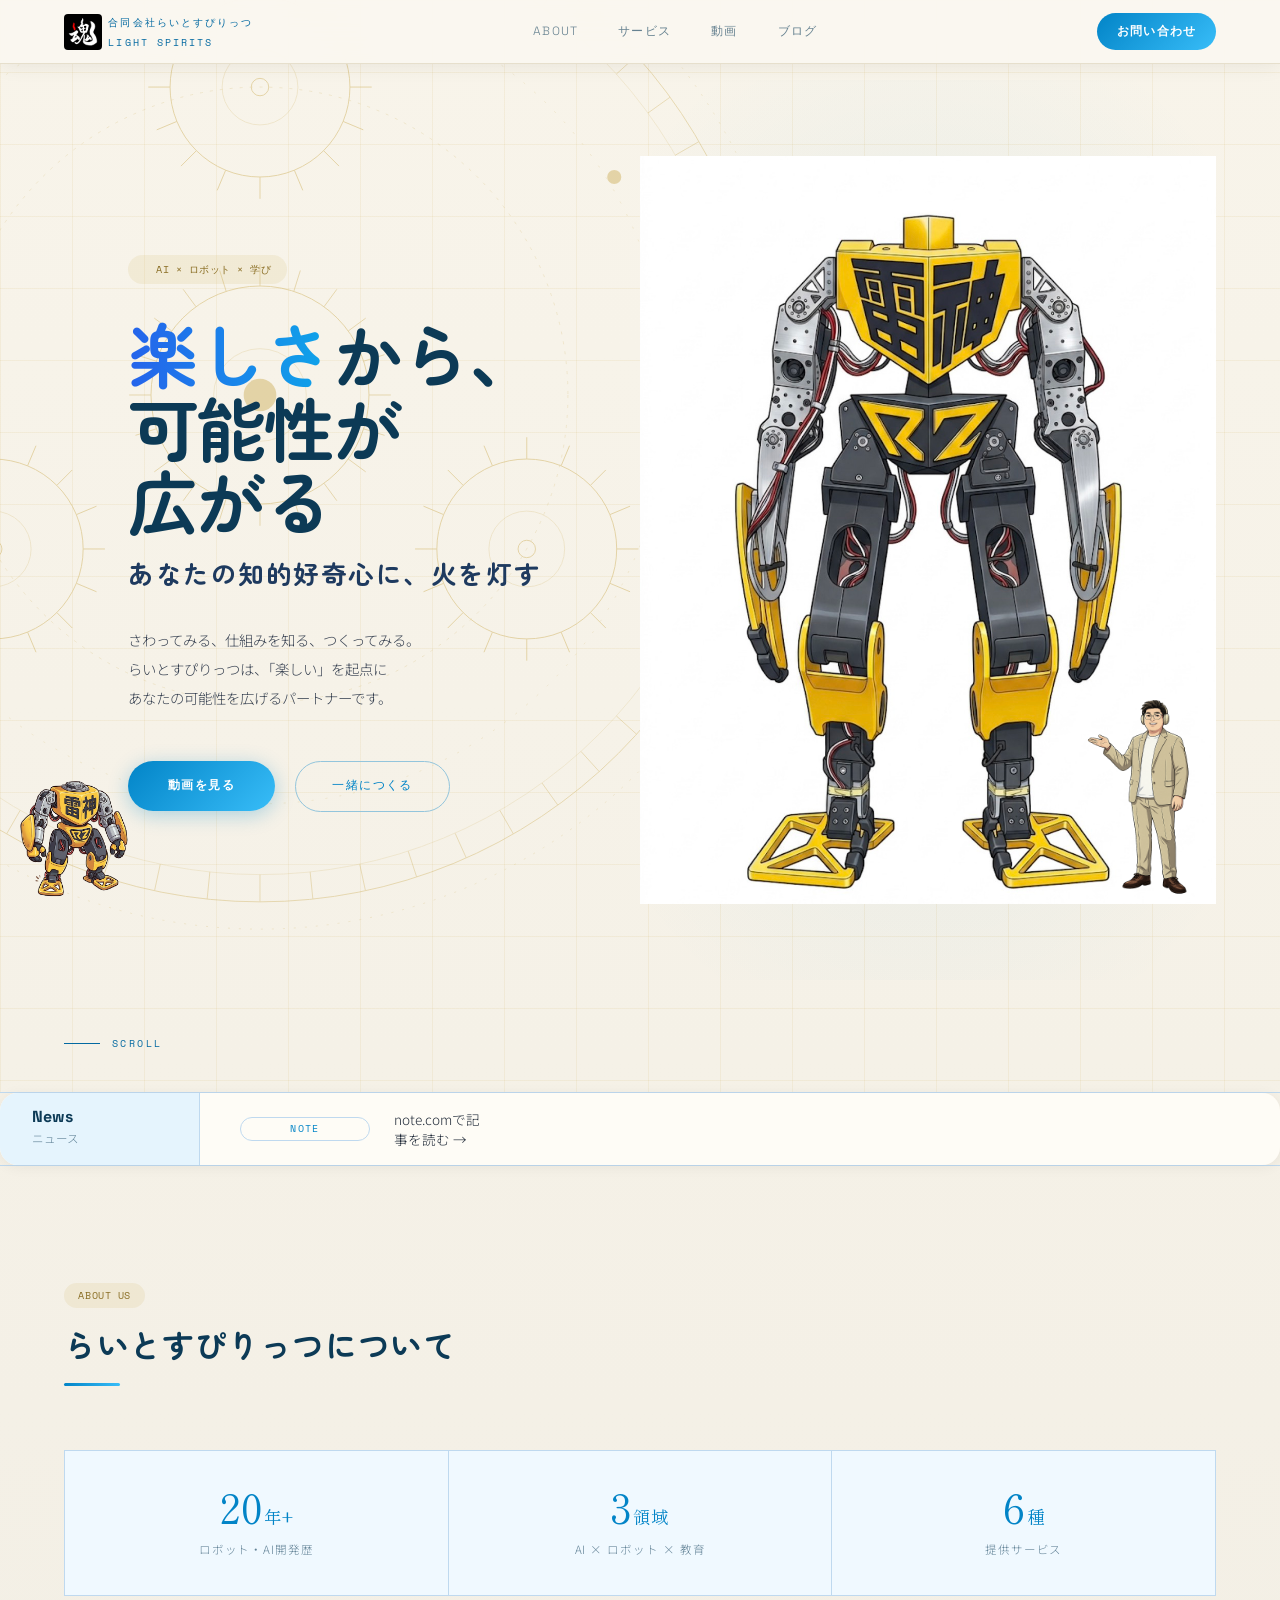
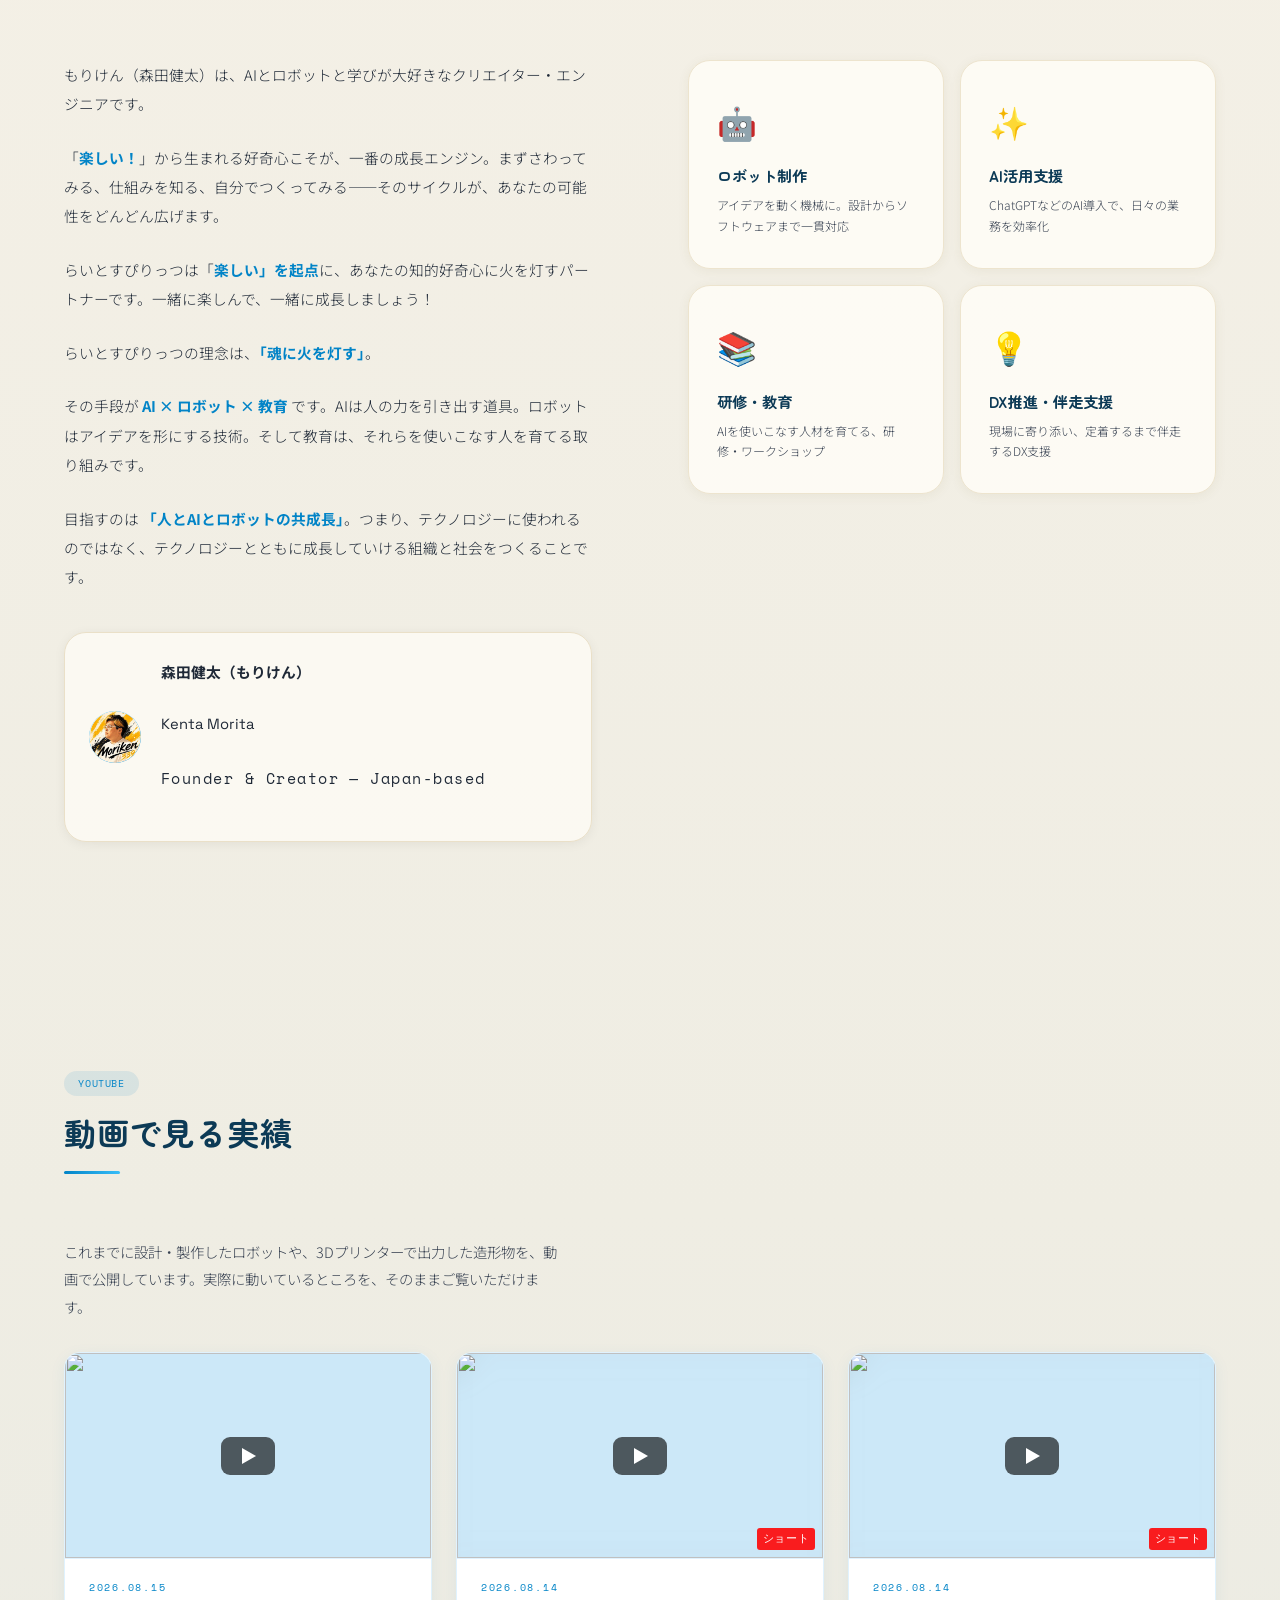
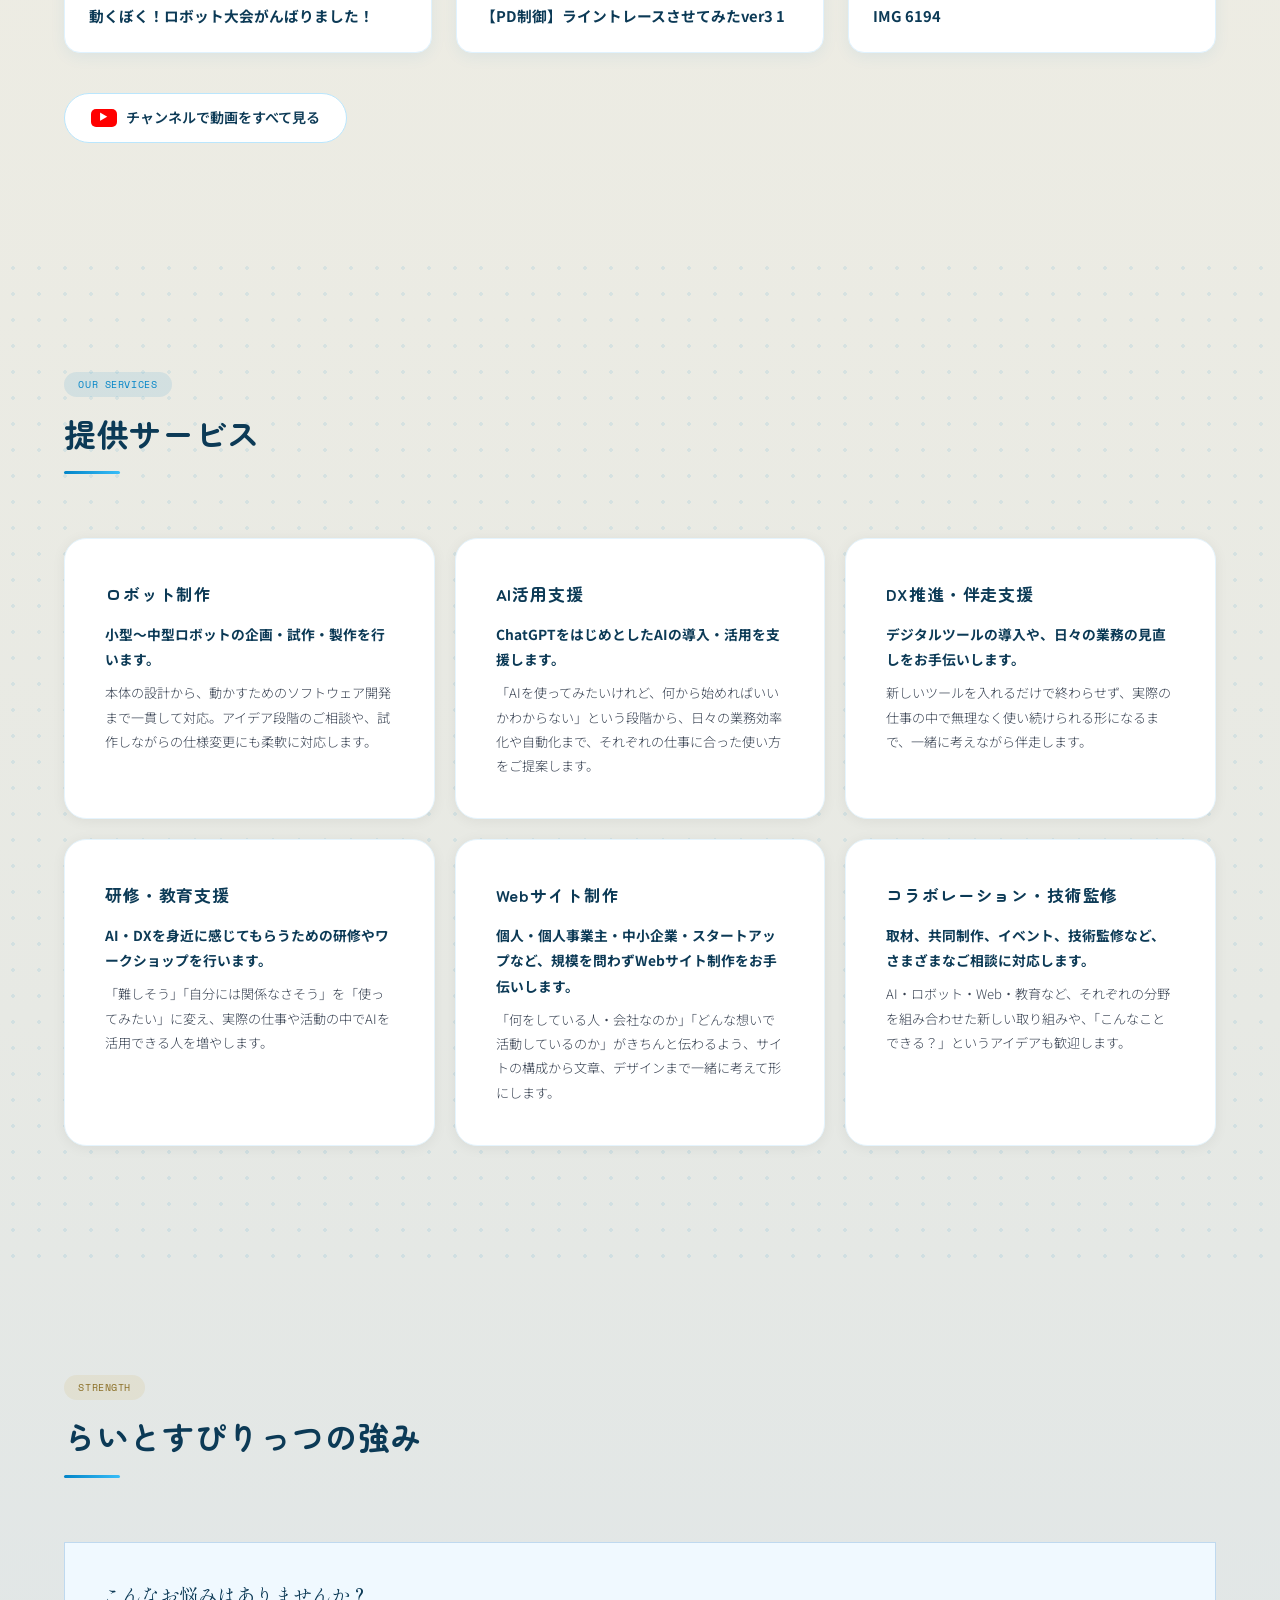
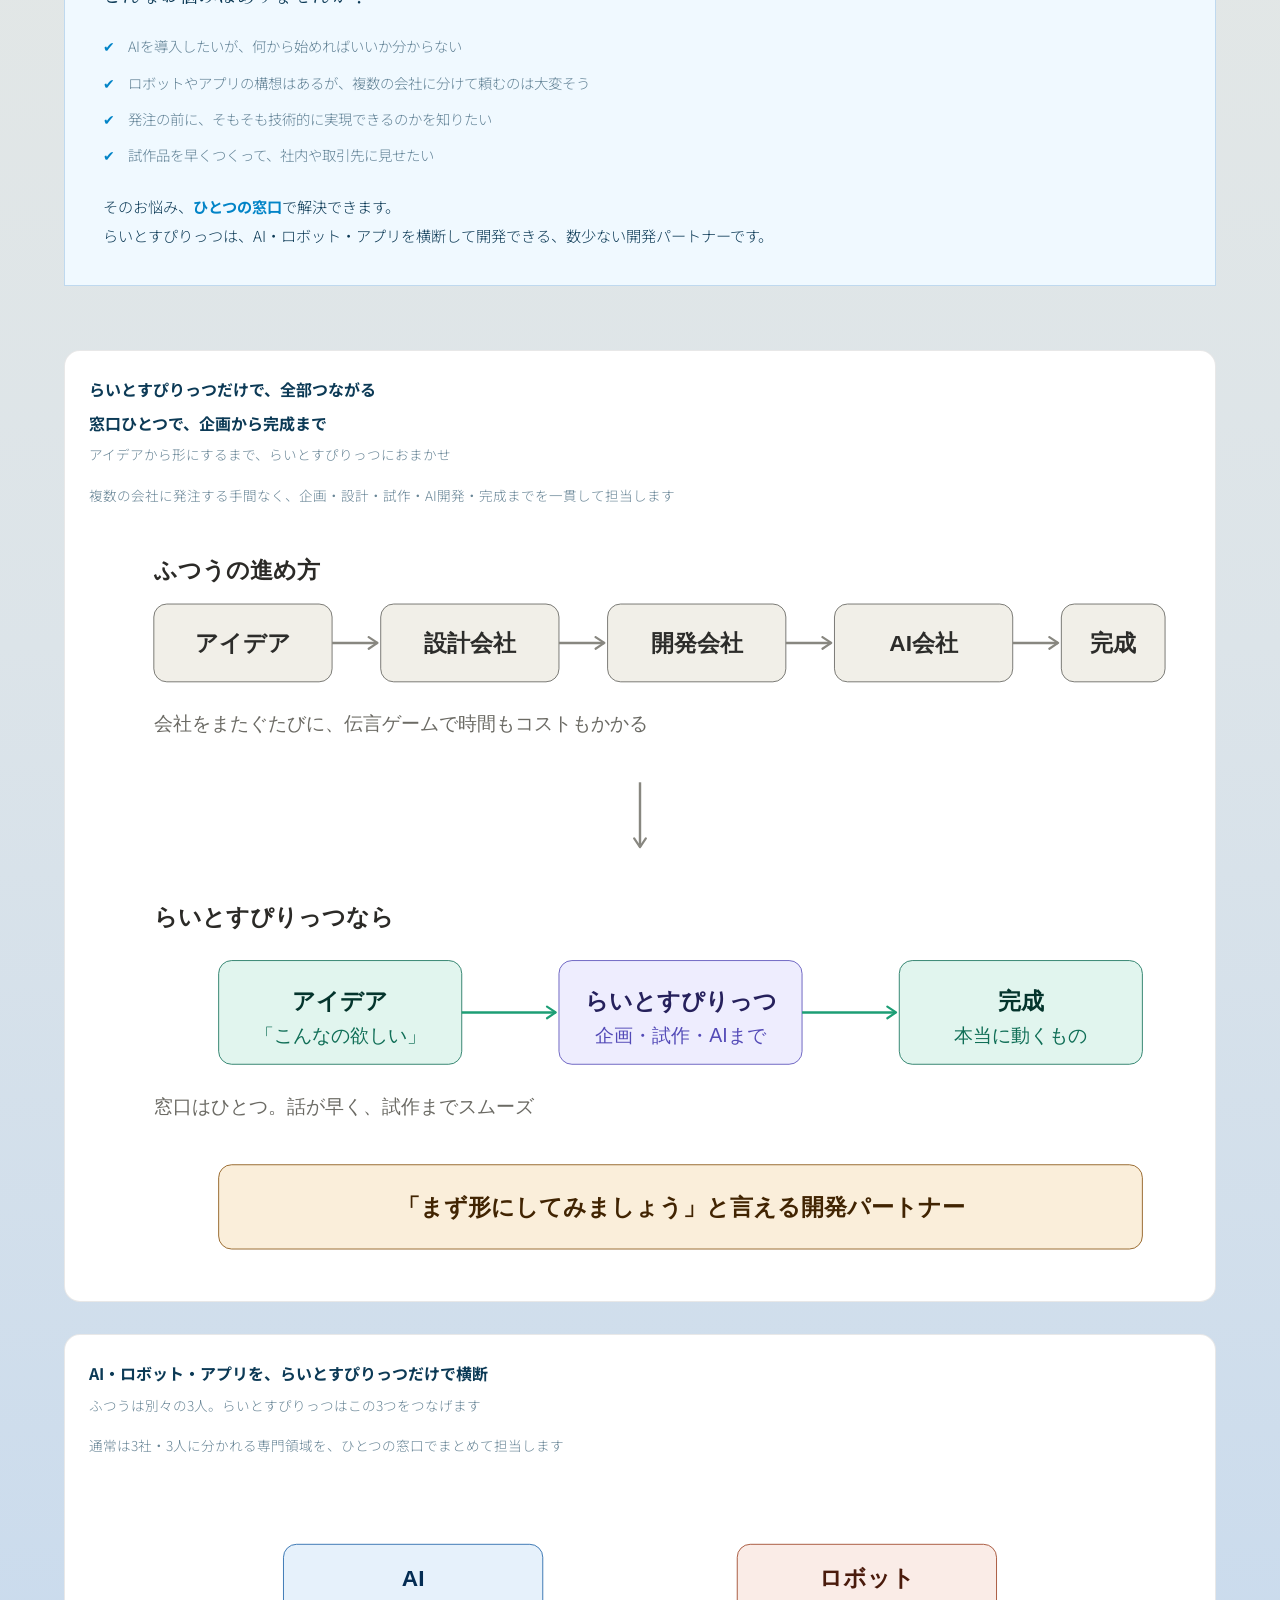
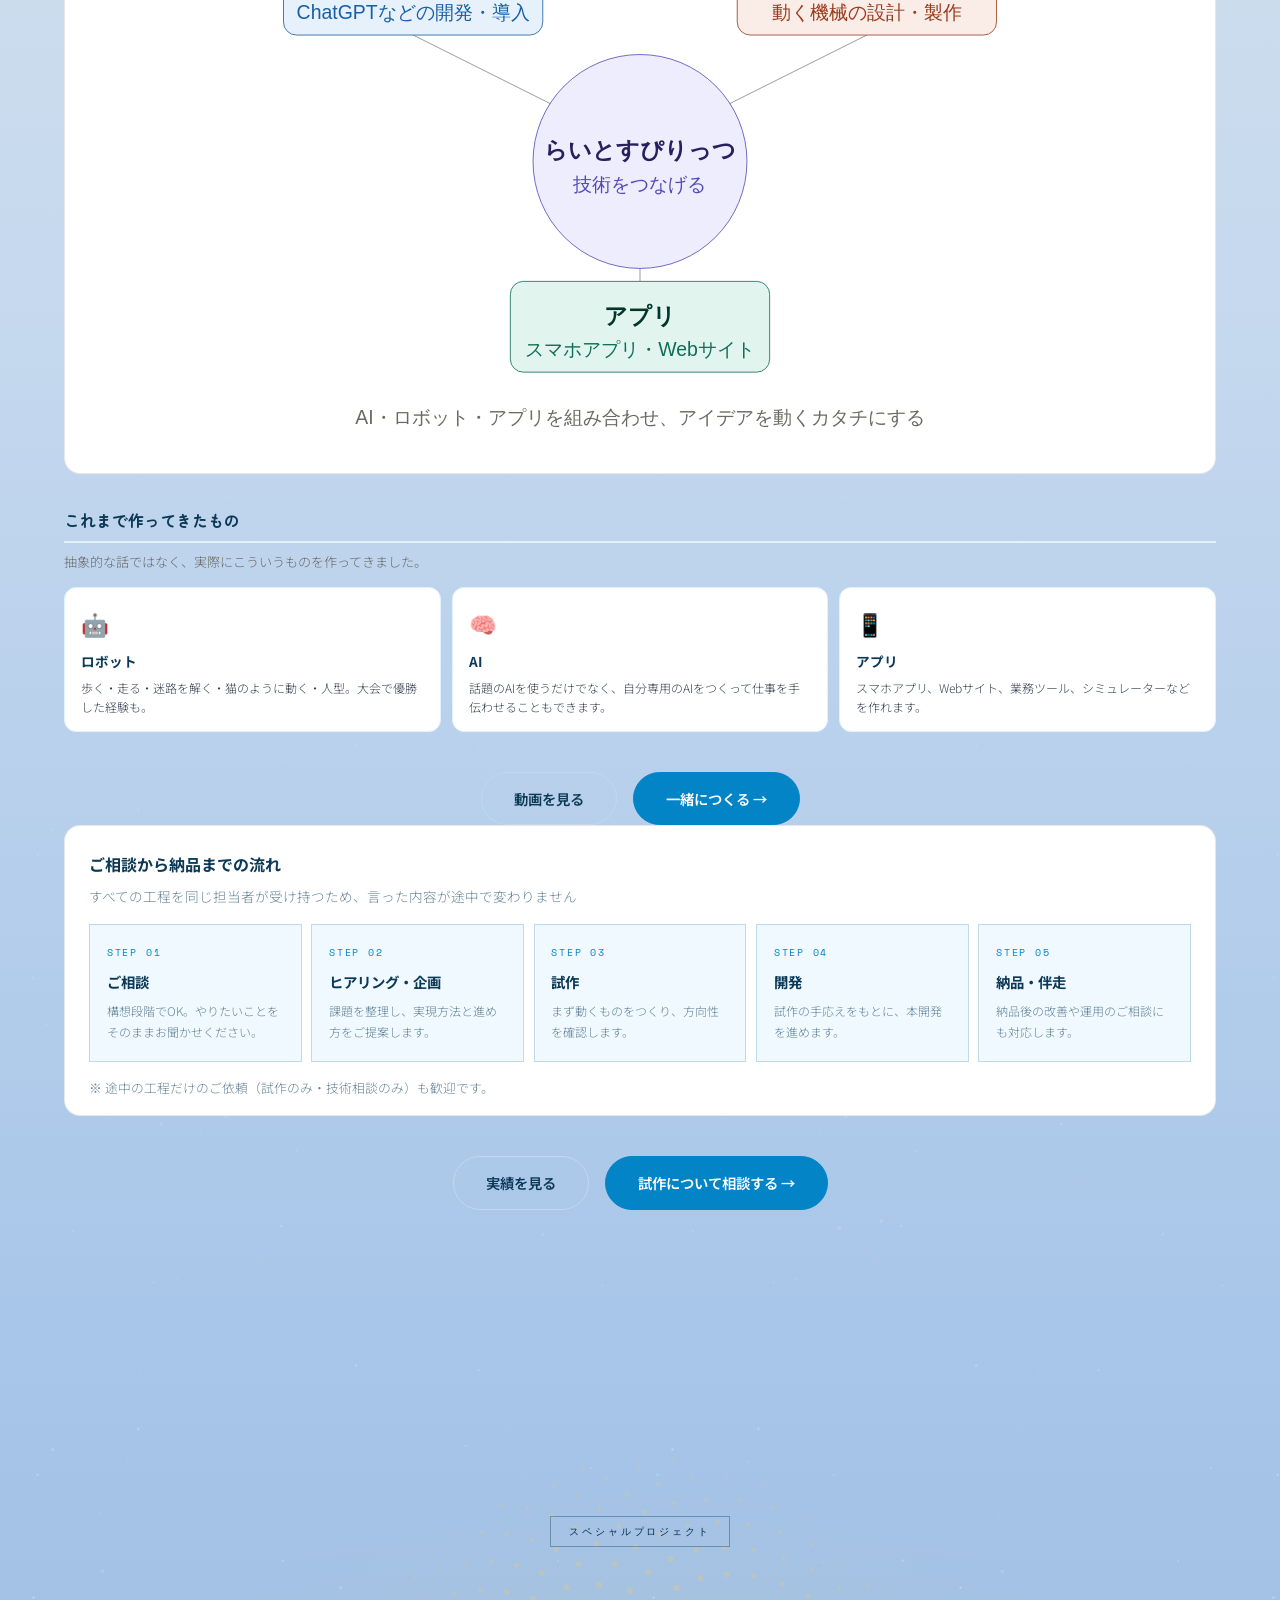
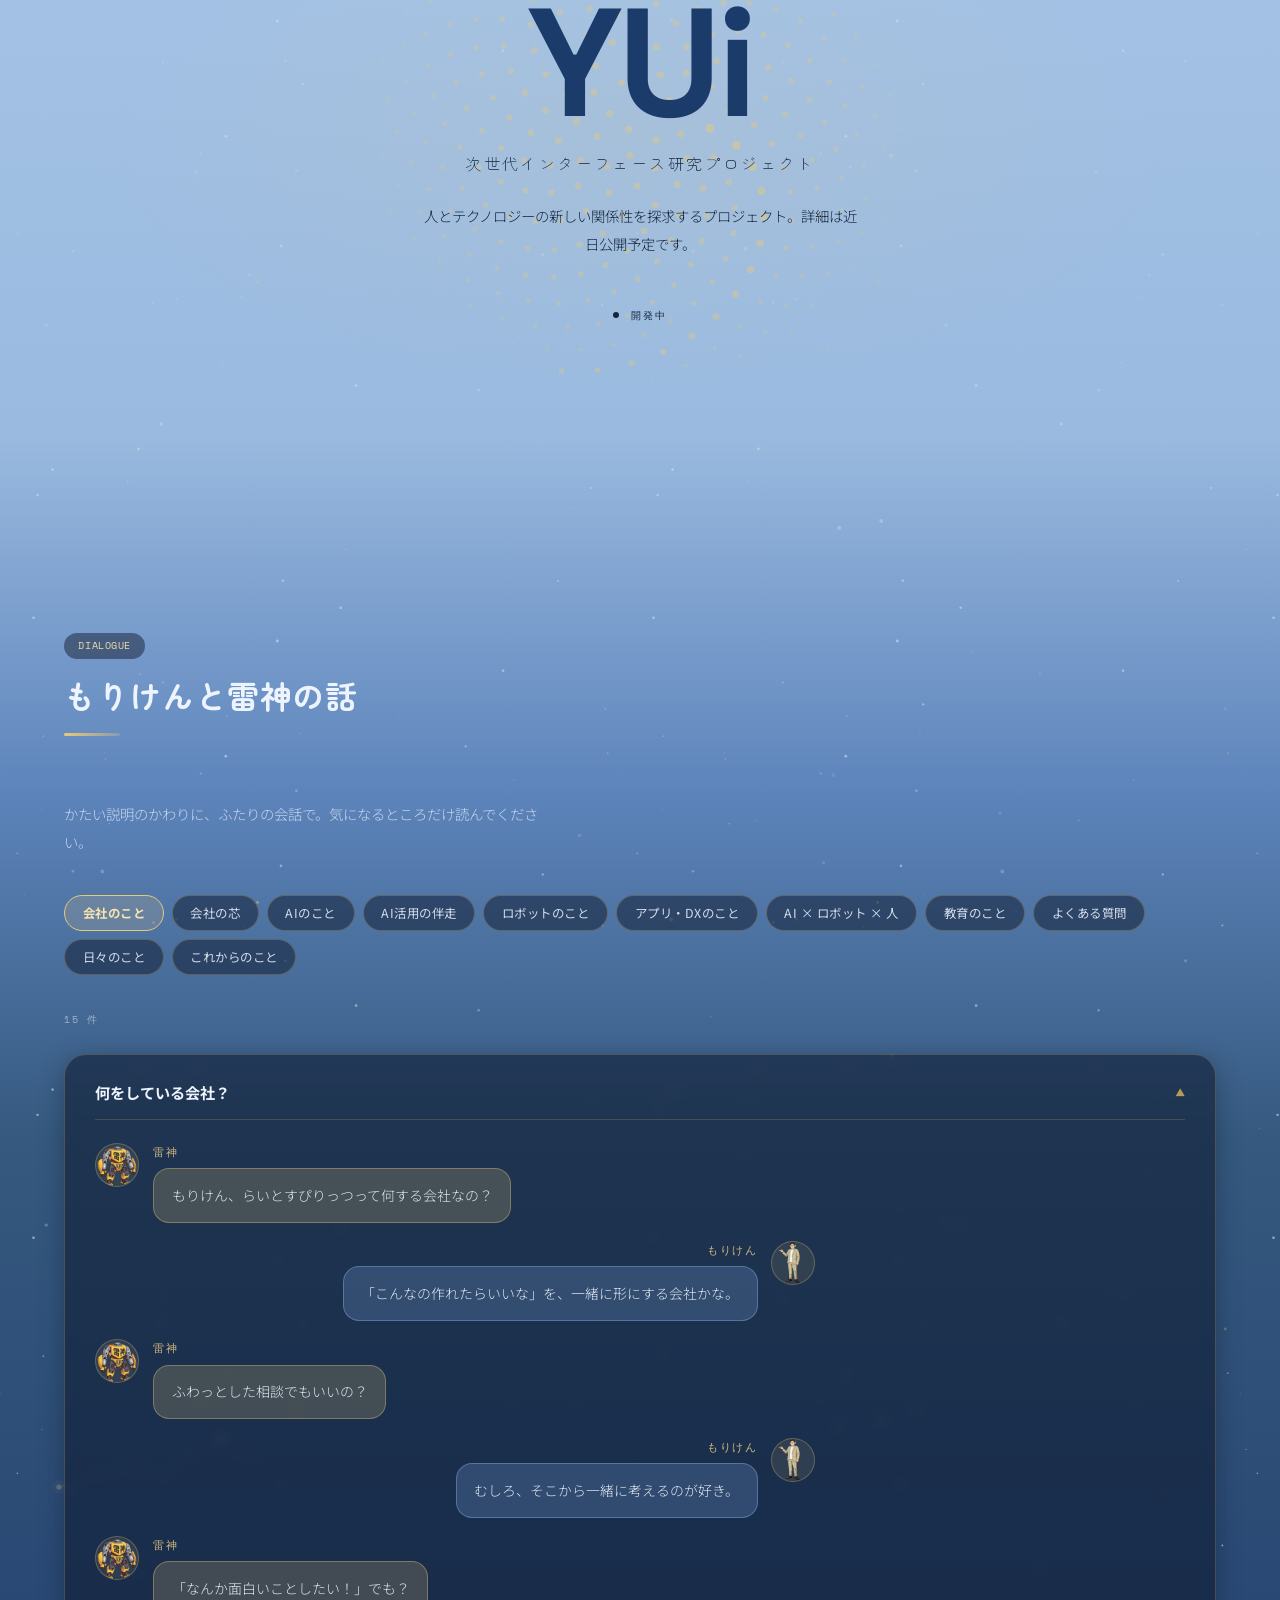
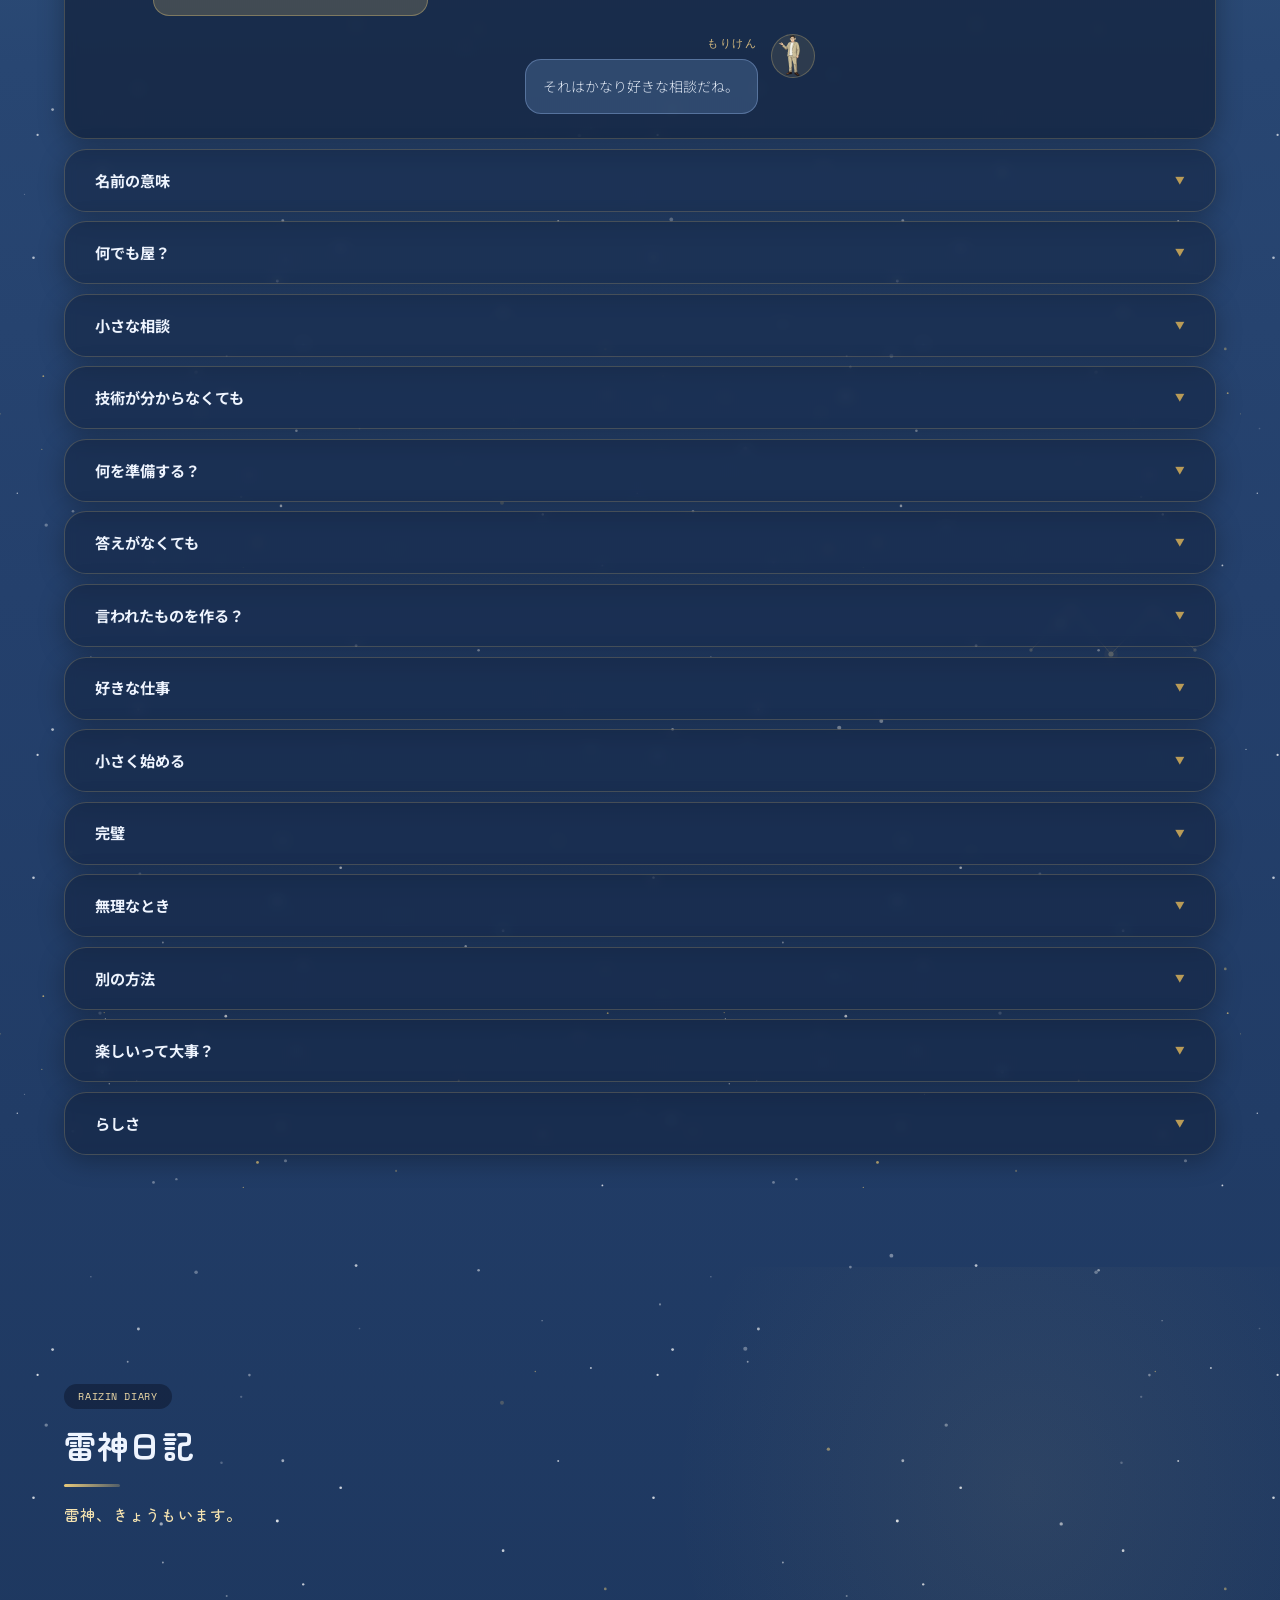
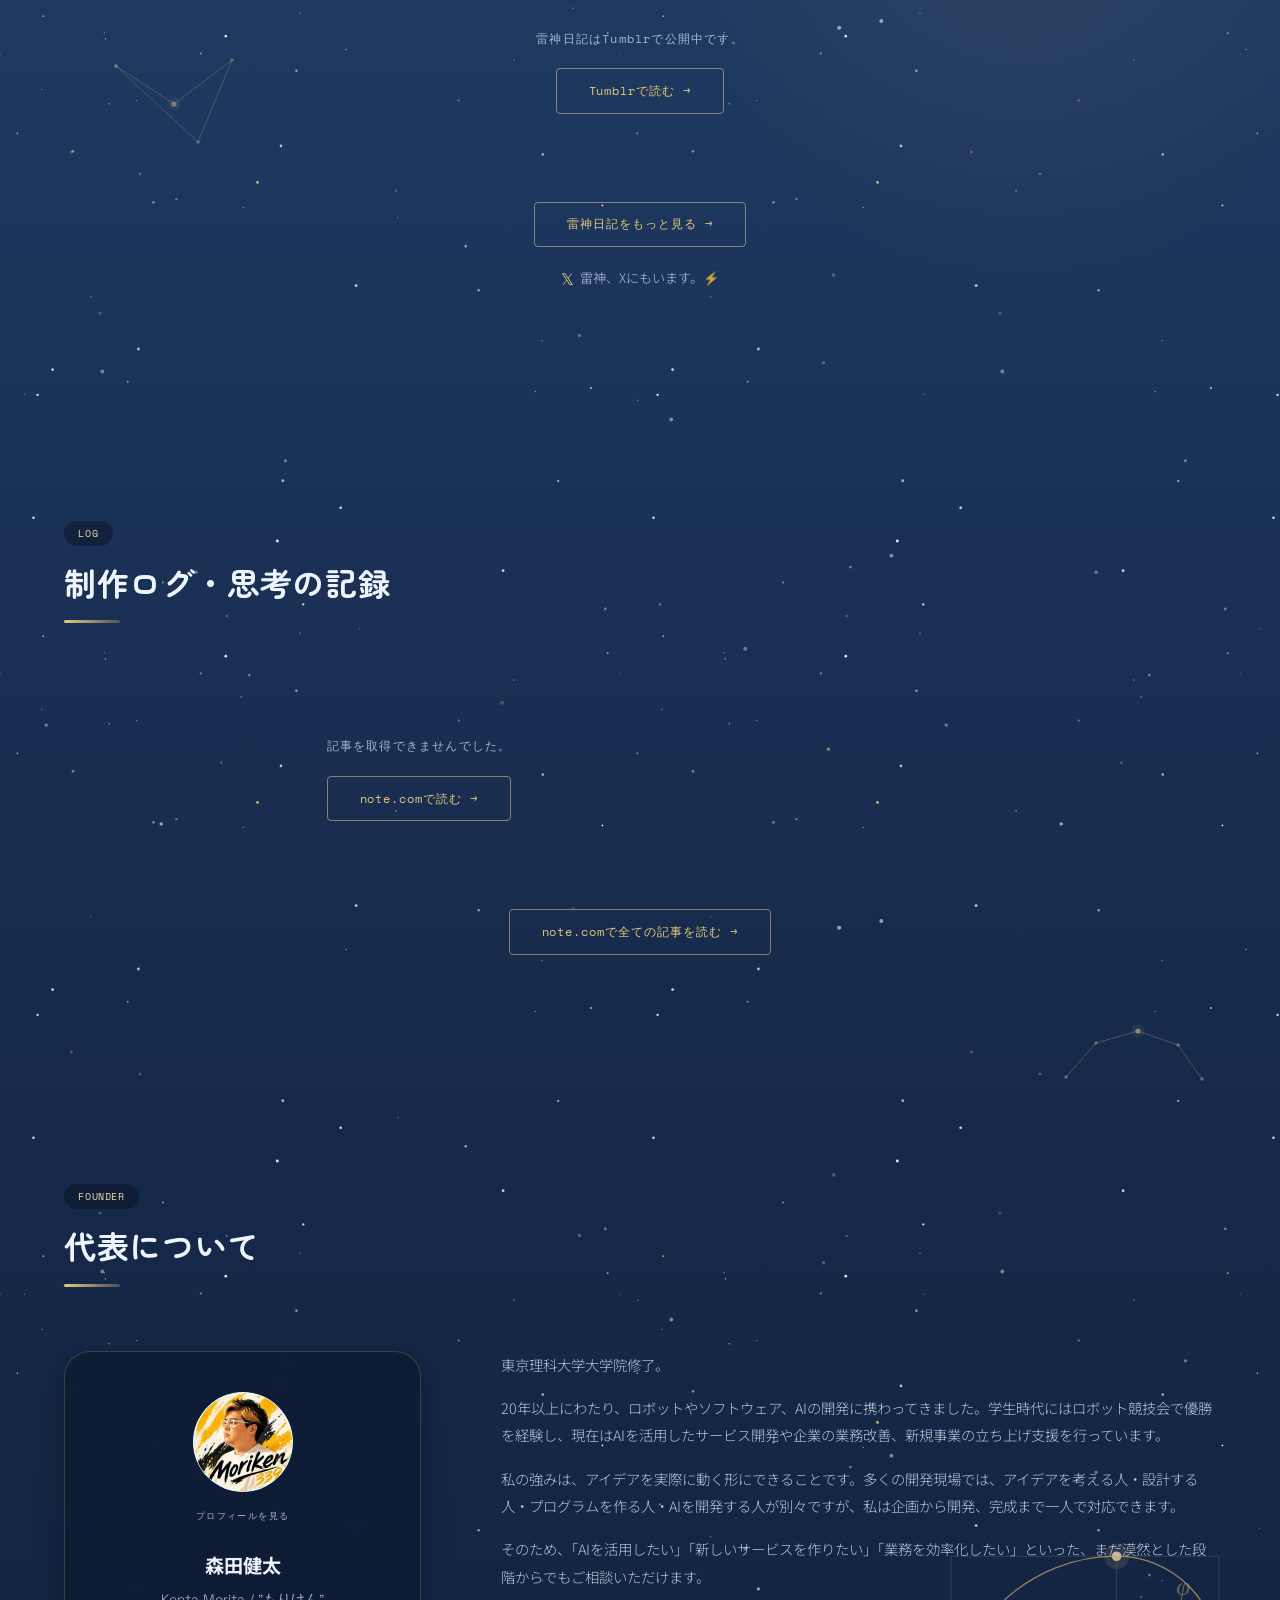
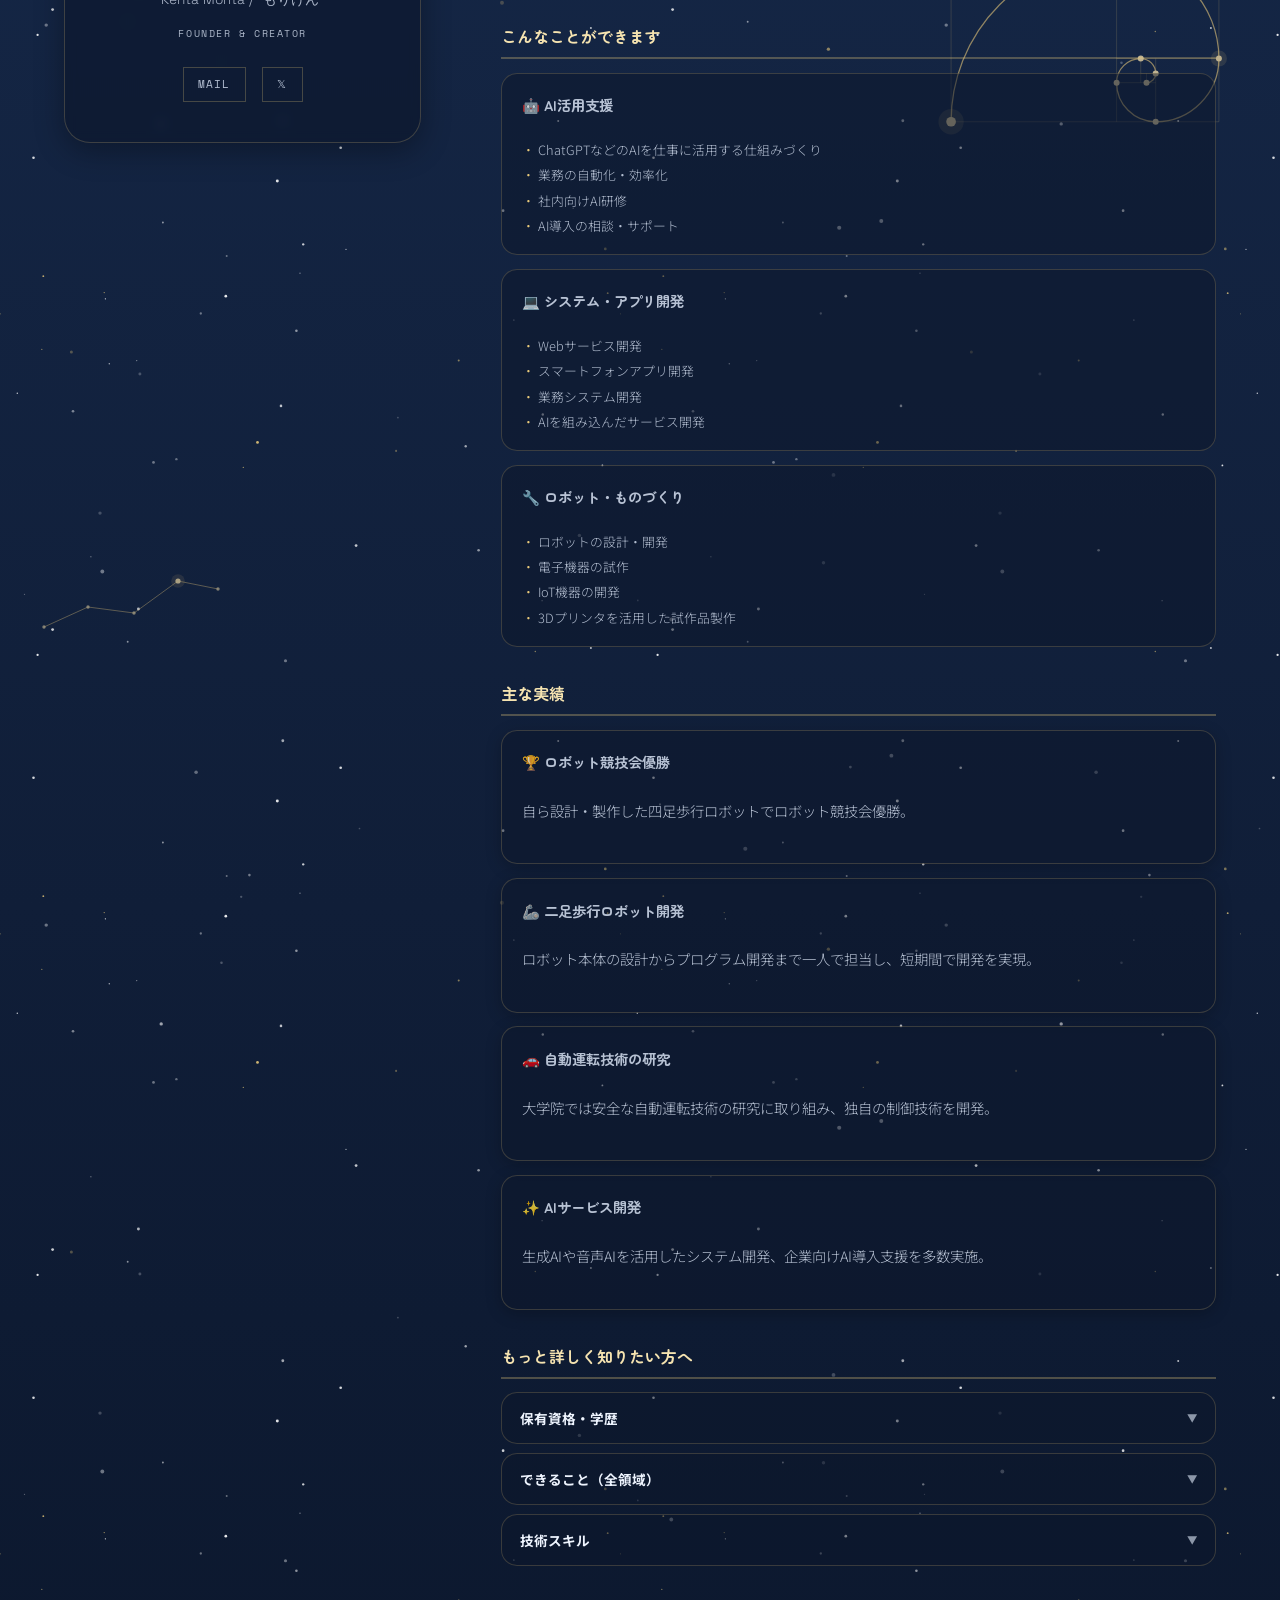
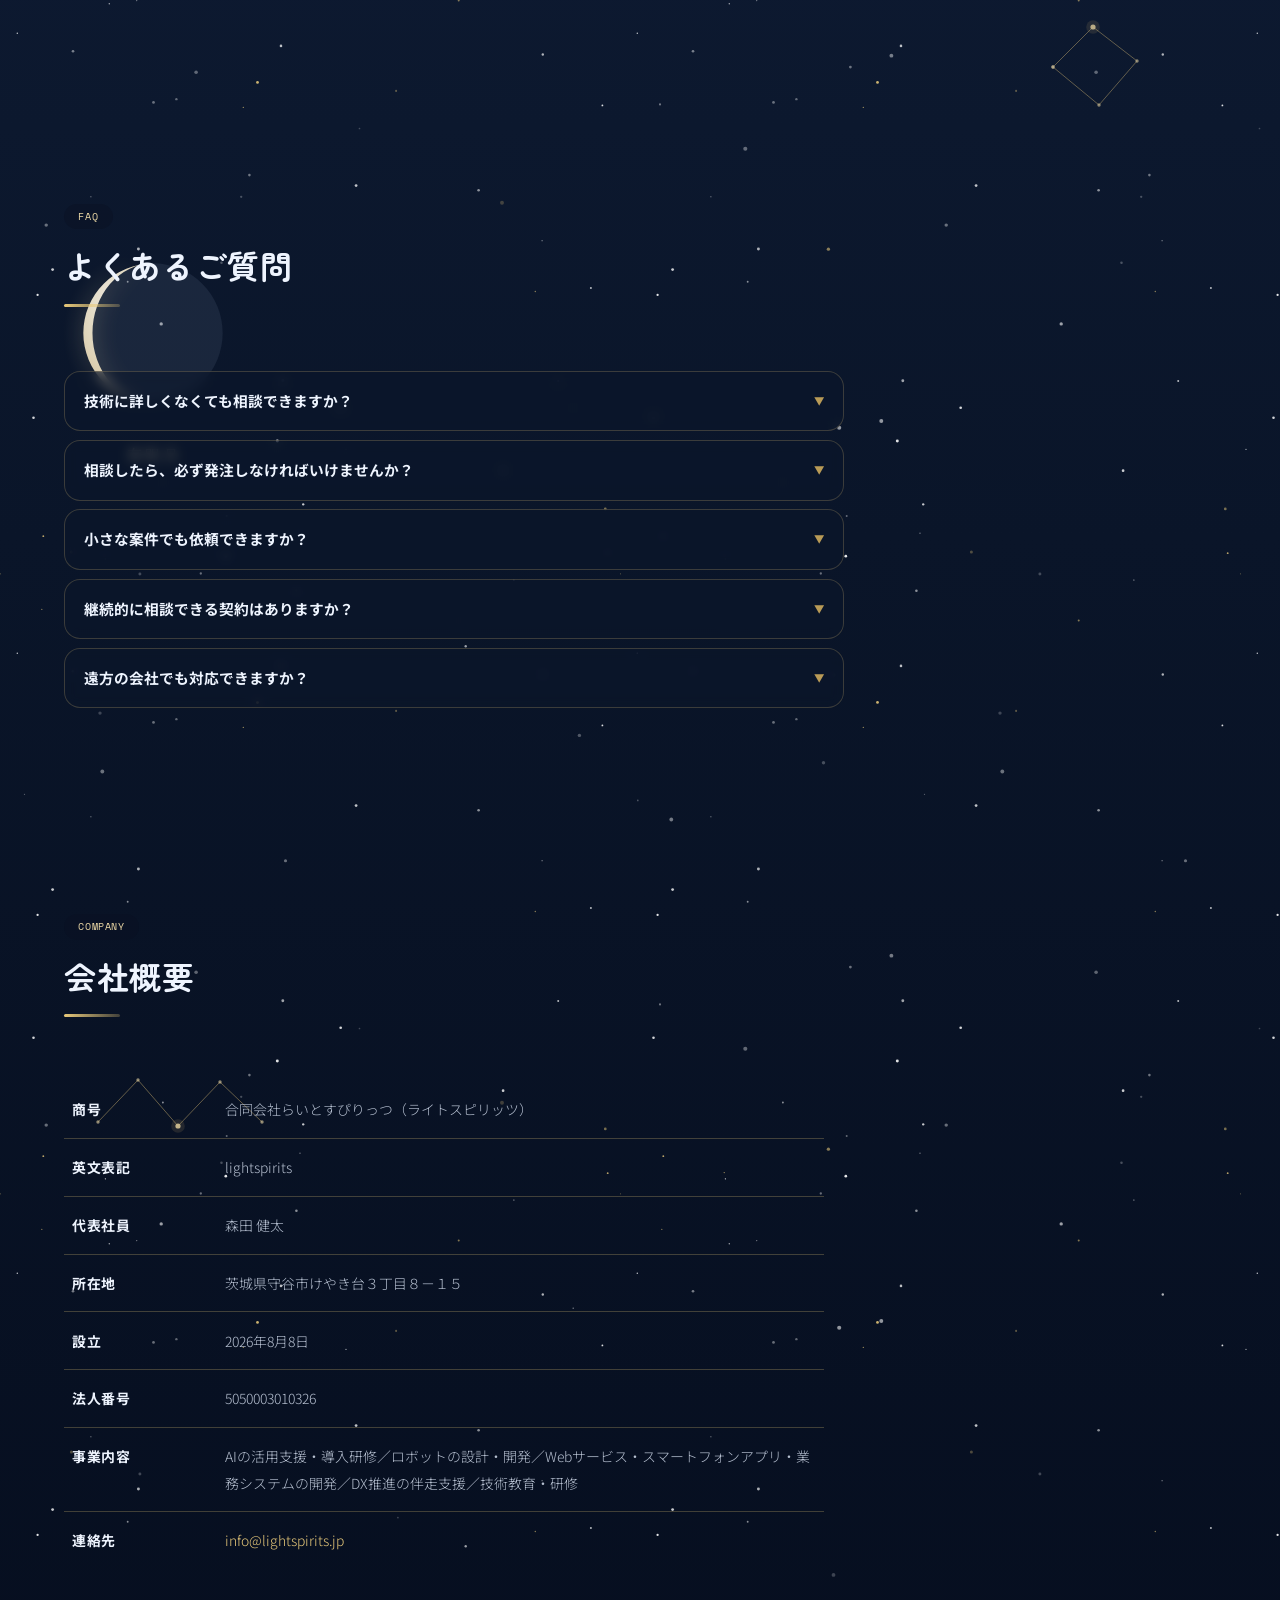
==== index.html @ e54af963 "Introduce the company by what it now sells ゲーム開発をサービスから外したのに、ヒーローとAboutは 「ゲーム × 学び × テクノロジー」「ゲームで遊び、" ====
<!DOCTYPE html>
<html lang="ja" data-theme="general">
<head>
<meta charset="UTF-8">
<meta name="viewport" content="width=device-width, initial-scale=1.0">
<meta name="robots" content="index, follow">
<!-- Google Search Console の所有権確認タグ。確認後も外さないこと（外すと所有権が解除される） -->
<meta name="google-site-verification" content="h8eq9Dd3hoIn5KaVADRDPXTRhVNOPzO57HQXcTyF0e4" />
<meta name="description" content="AI開発・ロボット開発・アプリ開発を、企画から試作・完成までひとつの窓口で。構想段階からの技術相談やAI顧問にも対応。中小企業・新規事業の開発パートナー、らいとすぴりっつ。">
<!-- 修正(SEO): 検索キーワード（AI・ロボット・アプリ開発）と強み（一貫開発）をタイトルに -->
<title>合同会社らいとすぴりっつ | AI・ロボット・アプリ開発をひとつの窓口で — 魂に火を灯す</title>
<link rel="canonical" href="https://lightspirits.jp/">
<link rel="preconnect" href="https://fonts.googleapis.com">
<link href="https://fonts.googleapis.com/css2?family=Space+Grotesk:wght@300;400;500;700&family=Noto+Sans+JP:wght@300;400;700&family=Space+Mono:wght@400;700&family=Zen+Maru+Gothic:wght@500;700;900&family=Shippori+Mincho:wght@500;600;700&display=swap" rel="stylesheet">
<style>
*,*::before,*::after{box-sizing:border-box;margin:0;padding:0}
:root{
  --gold:#C9A84C;
  --gold-light:#E8C97A;
  --gold-dim:#7A6428;
  --black:#050505;
  --black-2:#0D0D0D;
  --black-3:#141414;
  --black-4:#1C1C1C;
  --white:#F5F0E8;
  --muted:rgba(245,240,232,0.82);
  --border:#2A2520;
}
html{scroll-behavior:smooth}
body{
  background:var(--black);
  color:var(--white);
  font-family:'Noto Sans JP',sans-serif;
  font-weight:300;
  line-height:1.8;
  overflow-x:hidden;
}
body::before{
  content:'';
  position:fixed;
  inset:0;
  background:repeating-linear-gradient(0deg,transparent,transparent 2px,rgba(0,0,0,0.12) 2px,rgba(0,0,0,0.12) 4px);
  pointer-events:none;
  z-index:9999;
  opacity:0.2;
}

/* ===== NAV ===== */
nav{
  position:fixed;
  top:0;left:0;right:0;
  z-index:200;
  display:flex;
  align-items:center;
  justify-content:space-between;
  padding:0 4rem;
  height:64px;
  background:rgba(5,5,5,0.92);
  backdrop-filter:blur(16px);
  border-bottom:1px solid rgba(201,168,76,0.12);
}
.nav-logo{
  font-family:'Noto Sans JP',sans-serif;
  font-size:1rem;
  font-weight:700;
  color:var(--gold);
  letter-spacing:0.15em;
  text-decoration:none;
  flex-shrink:0;
  display:flex;
  align-items:center;
  gap:0.4em;
}
.nav-logo-img{
  height:36px;
  width:auto;
  border-radius:4px;
  flex-shrink:0;
}
.nav-logo-texts{
  display:flex;
  flex-direction:column;
}
.nav-logo span{
  font-family:'Space Mono',monospace;
  font-size:0.65rem;
  font-weight:400;
  color:var(--gold-dim);
  letter-spacing:0.2em;
  display:block;
  margin-top:1px;
  text-transform:uppercase;
}
.nav-center{
  display:flex;
  gap:0;
  list-style:none;
}
.nav-center > li{
  position:relative;
}
.nav-center > li > a{
  display:flex;
  align-items:center;
  gap:0.35rem;
  padding:0 1.25rem;
  height:64px;
  font-family:'Space Grotesk',sans-serif;
  font-size:0.75rem;
  letter-spacing:0.1em;
  text-transform:uppercase;
  color:var(--muted);
  text-decoration:none;
  transition:color 0.2s;
  white-space:nowrap;
}
.nav-center > li > a:hover,
.nav-center > li:hover > a{color:var(--gold)}
/* メガメニュー */
.mega{
  position:absolute;
  top:64px;
  left:0;
  min-width:200px;
  background:rgba(13,13,13,0.98);
  border:1px solid var(--border);
  border-top:2px solid var(--gold);
  padding:1rem 0;
  opacity:0;
  pointer-events:none;
  transform:translateY(-6px);
  transition:opacity 0.18s,transform 0.18s;
}
.nav-center > li:hover .mega{
  opacity:1;
  pointer-events:all;
  transform:translateY(0);
}
.mega a{
  display:block;
  padding:0.55rem 1.5rem;
  font-size:0.8rem;
  color:var(--muted);
  text-decoration:none;
  transition:color 0.15s,background 0.15s;
}
.mega a:hover{color:var(--gold);background:rgba(201,168,76,0.05)}
.mega-label{
  padding:0.35rem 1.5rem;
  font-family:'Space Mono',monospace;
  font-size:0.6rem;
  letter-spacing:0.2em;
  color:var(--gold-dim);
  text-transform:uppercase;
  margin-top:0.5rem;
}
.nav-right{
  display:flex;
  align-items:center;
  gap:1rem;
}
.nav-contact-btn{
  font-family:'Space Grotesk',sans-serif;
  font-size:0.72rem;
  letter-spacing:0.1em;
  text-transform:uppercase;
  white-space:nowrap;
  padding:0.5rem 1.25rem;
  background:var(--gold);
  color:var(--black);
  text-decoration:none;
  font-weight:700;
  transition:background 0.2s;
}
.nav-contact-btn:hover{background:var(--gold-light)}

/* ===== TICKER ===== */
.ticker{
  position:fixed;
  top:64px;left:0;right:0;
  z-index:190;
  height:36px;
  background:var(--black-2);
  border-bottom:1px solid var(--border);
  display:flex;
  align-items:center;
  overflow:hidden;
}
.ticker-label{
  flex-shrink:0;
  font-family:'Space Mono',monospace;
  font-size:0.6rem;
  letter-spacing:0.2em;
  color:var(--gold);
  text-transform:uppercase;
  padding:0 1.25rem;
  border-right:1px solid var(--border);
  height:100%;
  display:flex;
  align-items:center;
}
.ticker-track{
  display:flex;
  gap:4rem;
  animation:ticker 28s linear infinite;
  white-space:nowrap;
  padding-left:2rem;
}
.ticker-track a,.ticker-track .ticker-item{
  font-family:'Space Grotesk',sans-serif;
  font-size:0.72rem;
  color:var(--muted);
  text-decoration:none;
  transition:color 0.2s;
}
.ticker-track a:hover{color:var(--gold)}
.ticker-track .ticker-date{
  font-family:'Space Mono',monospace;
  font-size:0.62rem;
  color:var(--gold-dim);
  margin-right:0.75rem;
}
@keyframes ticker{from{transform:translateX(0)}to{transform:translateX(-50%)}}

/* ===== HERO ===== */
#hero{
  min-height:100vh;
  padding-top:110px;
  display:grid;
  grid-template-columns:1fr 1fr;
  align-items:center;
  gap:0;
  position:relative;
  overflow:hidden;
}
.hero-grid-bg{
  position:absolute;
  inset:0;
  background-image:
    linear-gradient(rgba(201,168,76,0.035) 1px,transparent 1px),
    linear-gradient(90deg,rgba(201,168,76,0.035) 1px,transparent 1px);
  background-size:72px 72px;
  pointer-events:none;
}
.hero-left{
  padding:5rem 4rem;
  position:relative;
  z-index:1;
}
.hero-right{
  position:relative;
  height:100vh;
  min-height:600px;
  background:var(--black-2);
  border-left:1px solid var(--border);
  display:flex;
  align-items:center;
  justify-content:center;
  overflow:hidden;
}
.hero-right-inner{
  text-align:center;
  position:relative;
  z-index:1;
}
.hero-right-glow{
  position:absolute;
  inset:0;
  background:radial-gradient(ellipse 70% 60% at 50% 50%,rgba(201,168,76,0.07),transparent);
}
.hero-right-symbol{
  font-family:'Space Grotesk',sans-serif;
  font-size:clamp(5rem,14vw,12rem);
  font-weight:700;
  color:rgba(201,168,76,0.12);
  line-height:1;
  letter-spacing:-0.05em;
  user-select:none;
}
.hero-right-label{
  font-family:'Space Mono',monospace;
  font-size:0.65rem;
  letter-spacing:0.3em;
  color:var(--gold-dim);
  text-transform:uppercase;
  margin-top:1.5rem;
}
.hero-eyebrow{
  font-family:'Space Mono',monospace;
  font-size:0.65rem;
  letter-spacing:0.3em;
  color:var(--gold);
  text-transform:uppercase;
  margin-bottom:2rem;
  display:flex;
  align-items:center;
  gap:0.75rem;
}
.hero-eyebrow::before{content:'//';color:var(--gold-dim)}
.hero-title{
  font-family:'Space Grotesk',sans-serif;
  font-size:clamp(2.5rem,5.5vw,5.5rem);
  font-weight:700;
  line-height:1.05;
  letter-spacing:-0.025em;
  margin-bottom:1rem;
}
.hero-title .accent{color:var(--gold)}
.hero-title-jp{
  font-family:'Noto Sans JP',sans-serif;
  font-weight:700;
  font-size:clamp(1rem,2vw,1.6rem);
  color:rgba(245,240,232,0.88);
  letter-spacing:0.06em;
  margin-bottom:2rem;
  line-height:1.6;
}
.hero-sub{
  font-size:0.9rem;
  color:var(--muted);
  max-width:440px;
  line-height:2;
  margin-bottom:3rem;
}
.hero-cta{
  display:flex;
  gap:1.25rem;
  flex-wrap:wrap;
  align-items:center;
}
.btn-gold{
  font-family:'Space Grotesk',sans-serif;
  font-size:0.75rem;
  letter-spacing:0.12em;
  text-transform:uppercase;
  padding:0.85rem 2.25rem;
  background:var(--gold);
  color:var(--black);
  border:none;
  cursor:pointer;
  text-decoration:none;
  font-weight:700;
  transition:background 0.2s,transform 0.15s;
  clip-path:polygon(0 0,calc(100% - 10px) 0,100% 10px,100% 100%,10px 100%,0 calc(100% - 10px));
  display:inline-block;
}
.btn-gold:hover{background:var(--gold-light);transform:translateY(-2px)}
.btn-outline{
  font-family:'Space Grotesk',sans-serif;
  font-size:0.75rem;
  letter-spacing:0.12em;
  text-transform:uppercase;
  padding:0.85rem 2.25rem;
  background:transparent;
  color:var(--gold);
  border:1px solid var(--gold-dim);
  cursor:pointer;
  text-decoration:none;
  font-weight:500;
  transition:border-color 0.2s,color 0.2s;
  clip-path:polygon(0 0,calc(100% - 10px) 0,100% 10px,100% 100%,10px 100%,0 calc(100% - 10px));
  display:inline-block;
}
.btn-outline:hover{border-color:var(--gold);color:var(--gold-light)}
.hero-scroll{
  position:absolute;
  bottom:2.5rem;left:4rem;
  display:flex;
  align-items:center;
  gap:0.75rem;
  font-family:'Space Mono',monospace;
  font-size:0.6rem;
  letter-spacing:0.25em;
  color:var(--gold-dim);
  text-transform:uppercase;
  z-index:1;
}
.scroll-line{
  width:36px;height:1px;
  background:var(--gold-dim);
  animation:scrollpulse 2.2s ease-in-out infinite;
}
@keyframes scrollpulse{0%,100%{opacity:0.25}50%{opacity:1}}

/* ===== NEWS STRIP ===== */
#news{
  background:var(--black-2);
  border-top:1px solid var(--border);
  border-bottom:1px solid var(--border);
  padding:0;
}
.news-inner{
  display:grid;
  grid-template-columns:200px 1fr;
  min-height:72px;
}
.news-header{
  display:flex;
  flex-direction:column;
  justify-content:center;
  padding:1rem 2rem;
  border-right:1px solid var(--border);
  background:var(--black-3);
}
.news-header-en{
  font-family:'Space Grotesk',sans-serif;
  font-size:1rem;
  font-weight:700;
  color:var(--white);
  line-height:1;
}
.news-header-jp{
  font-family:'Noto Sans JP',sans-serif;
  font-size:0.72rem;
  color:var(--muted);
  margin-top:0.2rem;
}
.news-list{
  display:flex;
  flex-direction:column;
  justify-content:center;
}
.news-item{
  display:grid;
  grid-template-columns:130px 90px 1fr;
  align-items:center;
  gap:1.5rem;
  padding:0.85rem 2.5rem;
  border-bottom:1px solid var(--border);
  text-decoration:none;
  color:inherit;
  transition:background 0.15s;
}
.news-item:last-child{border-bottom:none}
.news-item:hover{background:var(--black-3)}
.news-date{
  font-family:'Space Mono',monospace;
  font-size:0.68rem;
  color:var(--gold-dim);
  letter-spacing:0.08em;
}
.news-cat{
  font-family:'Space Mono',monospace;
  font-size:0.6rem;
  letter-spacing:0.15em;
  color:var(--gold);
  text-transform:uppercase;
  border:1px solid var(--gold-dim);
  padding:0.15rem 0.6rem;
  white-space:nowrap;
  text-align:center;
}
.news-title{
  font-size:0.85rem;
  color:rgba(245,240,232,0.8);
  line-height:1.5;
}

/* ===== SECTION BASE ===== */
section{padding:7rem 4rem}
.sec-head{
  display:flex;
  align-items:baseline;
  gap:1.5rem;
  margin-bottom:4rem;
}
.sec-en{
  font-family:'Space Grotesk',sans-serif;
  font-size:clamp(1.6rem,3vw,2.6rem);
  font-weight:700;
  letter-spacing:-0.02em;
  line-height:1;
}
.sec-en .accent{color:var(--gold)}
.sec-jp{
  font-family:'Noto Sans JP',sans-serif;
  font-size:0.8rem;
  font-weight:400;
  color:var(--muted);
  letter-spacing:0.1em;
}
.sec-eyebrow{
  font-family:'Space Mono',monospace;
  font-size:0.6rem;
  letter-spacing:0.28em;
  color:var(--gold);
  text-transform:uppercase;
  margin-bottom:1rem;
}
.sec-eyebrow::before{content:'// '}
.divider{
  width:100%;height:1px;
  background:linear-gradient(90deg,transparent,var(--gold-dim),transparent);
}

/* ===== ABOUT ===== */
#about{background:var(--black-2)}
.about-grid{
  display:grid;
  grid-template-columns:1fr 1fr;
  gap:6rem;
  align-items:start;
}
.about-text p{
  font-size:0.92rem;
  color:rgba(245,240,232,0.92);
  line-height:2;
  margin-bottom:1.5rem;
}
.about-profile{
  display:flex;
  align-items:center;
  gap:1.25rem;
  margin-top:2.5rem;
  padding:1.5rem;
  border:1px solid var(--border);
  border-left:3px solid var(--gold);
  background:var(--black-3);
}
.profile-avatar{
  width:52px;height:52px;border-radius:50%;
  background:linear-gradient(135deg,var(--gold-dim),var(--gold));
  display:flex;align-items:center;justify-content:center;
  font-family:'Space Grotesk',sans-serif;
  font-weight:700;font-size:1rem;color:var(--black);flex-shrink:0;
  overflow:hidden;cursor:pointer;
  transition:transform 0.2s,box-shadow 0.2s;
}
.profile-avatar:hover{transform:scale(1.08);box-shadow:0 0 0 3px rgba(201,168,76,0.35)}
[data-theme="general"] .profile-avatar:hover{box-shadow:0 0 0 3px rgba(2,132,199,0.3)}
.profile-avatar img{width:100%;height:100%;object-fit:cover;border-radius:50%}
.profile-name{font-family:'Noto Sans JP',sans-serif;font-weight:700;font-size:0.95rem;margin-bottom:0.2rem}
.profile-en{font-family:'Space Grotesk',sans-serif;font-size:0.8rem;font-weight:400;color:var(--muted)}
.profile-role{
  font-family:'Space Mono',monospace;font-size:0.65rem;
  color:var(--gold);letter-spacing:0.1em;margin-top:0.3rem;
}
.about-cards{
  display:grid;
  grid-template-columns:1fr 1fr;
  gap:1px;
  background:var(--border);
  border:1px solid var(--border);
}
.about-card{
  background:var(--black-3);
  padding:2rem 1.75rem;
  position:relative;
  overflow:hidden;
}
.about-card::before{
  content:'';position:absolute;top:0;left:0;right:0;height:2px;background:var(--gold);
}
.about-card-en{
  font-family:'Space Grotesk',sans-serif;
  font-size:1.5rem;font-weight:700;color:var(--gold);line-height:1;margin-bottom:0.75rem;
}
.about-card-jp{
  font-family:'Noto Sans JP',sans-serif;
  font-size:0.8rem;font-weight:700;color:var(--white);margin-bottom:0.35rem;
}
.about-card-desc{font-size:0.75rem;color:var(--muted);line-height:1.7}

/* ===== TAB SWITCHER ===== */

/* ===== SERVICES ===== */
#services{background:var(--black)}
.services-grid{
  display:grid;
  grid-template-columns:repeat(3,1fr);
  gap:1px;
  background:var(--border);
  border:1px solid var(--border);
}
.service-card{
  background:var(--black);
  padding:2.5rem;
  transition:background 0.22s,opacity 0.3s;
  position:relative;overflow:hidden;
}
.service-card.hidden{
  display:none;
}
.service-card:hover{background:var(--black-3)}
.service-card::before{
  content:'';position:absolute;top:0;left:0;right:0;height:2px;
  background:var(--gold);transform:scaleX(0);transform-origin:left;
  transition:transform 0.28s ease;
}
.service-card:hover::before{transform:scaleX(1)}
.service-num{
  font-family:'Space Mono',monospace;font-size:0.6rem;
  letter-spacing:0.2em;color:var(--gold-dim);margin-bottom:1.5rem;
}
.service-name-en{
  font-family:'Space Grotesk',sans-serif;font-size:1rem;font-weight:700;
  color:var(--white);margin-bottom:0.35rem;
}
.service-name-jp{
  font-family:'Noto Sans JP',sans-serif;font-size:0.78rem;
  color:var(--muted);margin-bottom:1rem;letter-spacing:0.05em;
}
.service-lead{
  font-size:0.86rem;color:var(--white);font-weight:700;
  line-height:1.85;margin-bottom:0.55rem;
}
.service-desc{font-size:0.82rem;color:var(--muted);line-height:1.85}
.service-badge{
  display:inline-block;
  font-family:'Space Mono',monospace;
  font-size:0.55rem;
  letter-spacing:0.15em;
  text-transform:uppercase;
  padding:0.2rem 0.6rem;
  border:1px solid var(--gold-dim);
  color:var(--gold-dim);
  margin-bottom:1.25rem;
}

/* ===== WORKS ===== */
#works{background:var(--black-2)}
.works-grid{
  display:grid;
  grid-template-columns:repeat(3,1fr);
  gap:1.5rem;
}
.work-card{
  background:var(--black-3);border:1px solid var(--border);
  overflow:hidden;transition:border-color 0.22s,transform 0.22s;
  text-decoration:none;color:inherit;display:block;
  clip-path:polygon(0 0,calc(100% - 14px) 0,100% 14px,100% 100%,0 100%);
}
.work-card:hover{border-color:var(--gold-dim);transform:translateY(-4px)}
.work-thumb{
  height:150px;background:var(--black-4);
  border-bottom:1px solid var(--border);
  display:flex;align-items:center;justify-content:center;
  font-size:2.5rem;color:var(--gold-dim);position:relative;overflow:hidden;
}
.work-info{padding:1.5rem}
.work-tag{
  font-family:'Space Mono',monospace;font-size:0.6rem;
  letter-spacing:0.18em;color:var(--gold);text-transform:uppercase;margin-bottom:0.5rem;
}
.work-title{
  font-family:'Space Grotesk',sans-serif;font-weight:700;font-size:0.95rem;
  margin-bottom:0.5rem;
}
.work-desc{font-size:0.8rem;color:var(--muted);line-height:1.75}

/* ===== YOUTUBE（Worksセクション） ===== */
.yt-lead{
  font-size:0.9rem;color:var(--muted);line-height:1.9;
  margin-bottom:2rem;max-width:62ch;position:relative;z-index:1;
}
.yt-grid{
  display:grid;grid-template-columns:repeat(3,1fr);gap:1.5rem;
  position:relative;z-index:1;
}
.yt-card{
  background:var(--black-3);border:1px solid var(--border);
  overflow:hidden;transition:border-color 0.22s,transform 0.22s;
  text-decoration:none;color:inherit;display:block;
  clip-path:polygon(0 0,calc(100% - 14px) 0,100% 14px,100% 100%,0 100%);
}
.yt-card:hover{border-color:var(--gold-dim);transform:translateY(-4px)}
.yt-thumb{
  position:relative;aspect-ratio:16/9;background:var(--black-4);
  border-bottom:1px solid var(--border);overflow:hidden;
}
.yt-thumb img{
  position:absolute;inset:0;width:100%;height:100%;
  object-fit:cover;display:block;
}
/* ショート（縦動画）は同じ画像をぼかして背景に敷き、16:9枠に収める */
.yt-thumb-bg{filter:blur(18px) brightness(0.5);transform:scale(1.15)}
.yt-thumb-fg{transition:transform 0.3s}
.yt-card-short .yt-thumb-fg{object-fit:contain}
.yt-card:hover .yt-thumb-fg{transform:scale(1.05)}
.yt-play{
  position:absolute;top:50%;left:50%;transform:translate(-50%,-50%);
  width:54px;height:38px;border-radius:9px;background:rgba(0,0,0,0.62);
  display:flex;align-items:center;justify-content:center;transition:background 0.22s;
}
.yt-play::after{
  content:'';border-style:solid;border-width:8px 0 8px 14px;
  border-color:transparent transparent transparent #fff;margin-left:2px;
}
.yt-card:hover .yt-play{background:#FF0000}
.yt-time{
  position:absolute;right:0.5rem;bottom:0.5rem;
  font-family:'Space Mono',monospace;font-size:0.66rem;
  background:rgba(0,0,0,0.78);color:#fff;padding:0.1rem 0.35rem;border-radius:3px;
}
.yt-time-short{background:rgba(255,0,0,0.88);letter-spacing:0.06em}
.yt-info{padding:1.25rem 1.5rem 1.5rem}
.yt-tag{
  font-family:'Space Mono',monospace;font-size:0.6rem;
  letter-spacing:0.18em;color:var(--gold);text-transform:uppercase;margin-bottom:0.5rem;
}
.yt-title{
  font-family:'Noto Sans JP',sans-serif;font-weight:700;font-size:0.92rem;
  line-height:1.6;margin:0;
}
.yt-channel{
  display:inline-flex;align-items:center;gap:0.6rem;margin-top:2.5rem;
  font-family:'Noto Sans JP',sans-serif;font-size:0.88rem;font-weight:600;
  text-decoration:none;color:var(--white);
  border:1px solid var(--border);border-radius:999px;padding:0.7rem 1.6rem;
  transition:border-color 0.2s,color 0.2s;position:relative;z-index:1;
}
.yt-channel:hover{border-color:#FF0000}
.yt-channel-icon{
  display:inline-flex;align-items:center;justify-content:center;
  width:26px;height:18px;border-radius:5px;background:#FF0000;color:#fff;
  font-size:0.55rem;line-height:1;
}

/* ===== YUi ===== */
#yui{background:var(--black);position:relative;overflow:hidden}
.yui-bg{
  position:absolute;inset:0;
  background:radial-gradient(ellipse 80% 70% at 50% 90%,rgba(201,168,76,0.06),transparent);
}
.yui-inner{position:relative;max-width:760px;margin:0 auto;text-align:center;padding:5rem 0}
.yui-badge{
  display:inline-block;font-family:'Space Mono',monospace;
  font-size:0.62rem;letter-spacing:0.3em;color:var(--gold);
  text-transform:uppercase;border:1px solid var(--gold-dim);padding:0.35rem 1.1rem;margin-bottom:2.5rem;
}
.yui-title{
  font-family:'Space Grotesk',sans-serif;
  font-size:clamp(4rem,12vw,10rem);font-weight:700;
  letter-spacing:-0.03em;line-height:1;color:var(--gold);
  margin-bottom:0.5rem;
}
.yui-title-jp{
  font-family:'Noto Sans JP',sans-serif;font-size:1rem;
  color:rgba(245,240,232,0.82);letter-spacing:0.15em;margin-bottom:1.5rem;
}
.yui-sub{font-size:0.9rem;color:var(--muted);max-width:440px;margin:0 auto 3rem;line-height:1.95}
.yui-status{
  display:flex;align-items:center;justify-content:center;gap:0.75rem;
  font-family:'Space Mono',monospace;font-size:0.65rem;
  letter-spacing:0.2em;color:var(--muted);
}
.status-dot{
  width:6px;height:6px;border-radius:50%;background:var(--gold);
  animation:pulse 2.2s ease-in-out infinite;
}
@keyframes pulse{0%,100%{opacity:0.35;transform:scale(1)}50%{opacity:1;transform:scale(1.4)}}

/* ===== BLOG / LOG ===== */
#blog{background:var(--black-2)}
.blog-grid{
  display:grid;
  grid-template-columns:5fr 3fr;
  gap:1px;
  background:var(--border);
  border:1px solid var(--border);
}
.blog-main{}
.blog-sub{display:flex;flex-direction:column}
.blog-card{
  display:flex;flex-direction:column;
  padding:2rem 2.5rem;
  text-decoration:none;color:inherit;
  transition:background 0.18s;
  border-bottom:1px solid var(--border);
  background:var(--black-3);
}
.blog-card:last-child{border-bottom:none}
.blog-card:hover{background:var(--black-4)}
.blog-card.featured{
  background:var(--black-3);
  border-left:3px solid var(--gold);
  padding-left:calc(2.5rem - 3px);
}
.blog-meta{
  display:flex;align-items:center;gap:1rem;margin-bottom:0.75rem;
}
.blog-date{
  font-family:'Space Mono',monospace;font-size:0.62rem;
  letter-spacing:0.1em;color:var(--gold-dim);
}
.blog-cat{
  font-family:'Space Mono',monospace;font-size:0.6rem;
  letter-spacing:0.15em;color:var(--gold);text-transform:uppercase;
}
.blog-title{
  font-family:'Noto Sans JP',sans-serif;font-weight:700;
  font-size:1rem;line-height:1.55;flex:1;
}
.blog-card.featured .blog-title{font-size:1.2rem}
.blog-arrow{
  font-family:'Space Mono',monospace;font-size:0.65rem;
  color:var(--gold-dim);margin-top:1rem;align-self:flex-end;
}
.blog-excerpt{
  font-size:0.82rem;color:var(--muted);line-height:1.65;
  margin-top:0.5rem;
  display:-webkit-box;-webkit-line-clamp:2;-webkit-box-orient:vertical;overflow:hidden;
}
.note-more-wrap{text-align:center;margin-top:2.5rem}
.note-more-link{
  display:inline-block;
  font-family:'Space Mono',monospace;font-size:0.78rem;letter-spacing:0.08em;
  color:var(--gold);border:1px solid var(--gold);
  padding:0.65rem 2rem;border-radius:4px;text-decoration:none;
  transition:background 0.2s,color 0.2s;
}
.note-more-link:hover{background:var(--gold);color:#0a0a0a}
.note-loading{
  padding:3rem;text-align:center;color:var(--muted);
  font-family:'Space Mono',monospace;font-size:0.75rem;letter-spacing:0.1em;
}

/* ===== RAIZIN DIARY ===== */
#raizin{background:var(--black);position:relative;overflow:hidden}
/* 雷のようなごく淡い光。かわいさを足しつつ地の質感は保つ */
#raizin::before{
  content:'';position:absolute;top:-30%;right:-10%;
  width:60%;height:120%;pointer-events:none;
  background:radial-gradient(ellipse at center,rgba(201,168,76,0.07),transparent 65%);
}
/* 一般向けテーマ（白×青）では青の光に差し替える */
[data-theme="general"] #raizin::before{
  background:radial-gradient(ellipse at center,rgba(2,132,199,0.08),transparent 65%);
}
#raizin > *{position:relative}
.raizin-head{margin-bottom:0.9rem}
.raizin-catch{
  font-family:'Zen Maru Gothic',sans-serif;font-weight:500;
  font-size:0.95rem;letter-spacing:0.08em;
  color:var(--gold-light);
  margin-bottom:3.2rem;
}
.raizin-grid{
  display:grid;
  grid-template-columns:repeat(3,1fr);
  gap:1.5rem;
}
.raizin-card{
  display:flex;flex-direction:column;
  background:var(--black-3);
  border:1px solid var(--border);
  border-radius:6px;
  overflow:hidden;
  text-decoration:none;color:inherit;
  transition:transform .22s ease,border-color .22s,box-shadow .22s;
}
.raizin-card:hover{
  transform:translateY(-4px);
  border-color:var(--gold-dim);
  box-shadow:0 14px 34px rgba(0,0,0,.5);
}
[data-theme="general"] .raizin-card:hover{box-shadow:0 12px 28px rgba(2,132,199,.16)}
.raizin-thumb{
  position:relative;aspect-ratio:4/3;overflow:hidden;
  background:linear-gradient(135deg,var(--black-4),var(--black-3));
}
.raizin-thumb img{
  width:100%;height:100%;object-fit:cover;display:block;
  transition:transform .55s ease;
}
.raizin-card:hover .raizin-thumb img{transform:scale(1.06)}
/* 写真のない投稿はマークで代替 */
.raizin-thumb.is-empty::after{
  content:'⚡';position:absolute;inset:0;
  display:flex;align-items:center;justify-content:center;
  font-size:3rem;opacity:.28;
}
/* 写真の上に乗るバッジなので、テーマに関わらず写真に対して読める配色で固定する */
.raizin-date{
  position:absolute;left:0;bottom:0;
  font-family:'Space Mono',monospace;font-size:0.62rem;letter-spacing:0.1em;
  color:#FFFFFF;
  background:rgba(5,5,5,.72);
  padding:0.35rem 0.8rem;
  border-top-right-radius:4px;
}
.raizin-body{padding:1.25rem 1.4rem 1.4rem;display:flex;flex-direction:column;flex:1}
.raizin-post-title{
  font-family:'Noto Sans JP',sans-serif;font-weight:700;
  font-size:0.95rem;line-height:1.6;
  display:-webkit-box;-webkit-line-clamp:2;-webkit-box-orient:vertical;overflow:hidden;
}
.raizin-arrow{
  font-family:'Space Mono',monospace;font-size:0.62rem;
  color:var(--gold-dim);margin-top:1.1rem;align-self:flex-end;
  transition:color .2s;
}
.raizin-card:hover .raizin-arrow{color:var(--gold)}
/* 投稿が3件に満たないあいだ、3列のリズムを保つ枠 */
.raizin-card.is-soon{
  pointer-events:none;border-style:dashed;background:transparent;
}
.raizin-card.is-soon .raizin-thumb{opacity:.35}
.raizin-soon-label{
  font-family:'Space Mono',monospace;font-size:0.62rem;letter-spacing:0.16em;
  color:var(--gold-dim);padding:1.25rem 1.4rem 1.4rem;
}
.raizin-loading{
  grid-column:1/-1;padding:3rem;text-align:center;color:var(--muted);
  font-family:'Space Mono',monospace;font-size:0.75rem;letter-spacing:0.1em;
}
.raizin-loading a{color:var(--gold)}
/* キャッチコピー「雷神、きょうもいます。」と対になる一文 */
.raizin-x{margin-top:1.2rem;font-size:0.82rem}
.raizin-x a{
  display:inline-flex;align-items:center;gap:0.5em;
  color:var(--muted);text-decoration:none;
  transition:color 0.2s;
}
.raizin-x a:hover{color:var(--gold)}
.raizin-x-mark{font-size:1rem;color:var(--gold);line-height:1}
/* 狭い画面では雷神日記を1列にする */
@media(max-width:900px){
  .raizin-grid{grid-template-columns:1fr}
  .raizin-catch{margin-bottom:2.2rem}
}

/* ===== FOUNDER ===== */
#founder{background:var(--black)}
.founder-grid{
  display:grid;
  grid-template-columns:1fr 2fr;
  gap:5rem;
  align-items:start;
}
.founder-card{
  background:var(--black-2);
  border:1px solid var(--border);
  padding:2.5rem;
  text-align:center;
}
.founder-avatar{
  width:100px;height:100px;border-radius:50%;
  background:linear-gradient(135deg,var(--gold-dim),var(--gold));
  display:flex;align-items:center;justify-content:center;
  font-family:'Space Grotesk',sans-serif;font-weight:700;font-size:1.8rem;
  color:var(--black);margin:0 auto 1.5rem;
}
.founder-name{
  font-family:'Noto Sans JP',sans-serif;font-weight:700;font-size:1.2rem;margin-bottom:0.3rem;
}
.founder-name-en{
  font-family:'Space Grotesk',sans-serif;font-size:0.85rem;color:var(--muted);margin-bottom:0.75rem;
}
.founder-title{
  font-family:'Space Mono',monospace;font-size:0.65rem;
  letter-spacing:0.15em;color:var(--gold);text-transform:uppercase;margin-bottom:1.5rem;
}
.founder-sns{
  display:flex;justify-content:center;gap:1rem;
}
.founder-sns a{
  font-family:'Space Mono',monospace;font-size:0.7rem;
  letter-spacing:0.1em;color:var(--muted);text-decoration:none;
  border:1px solid var(--border);padding:0.4rem 0.9rem;
  transition:color 0.2s,border-color 0.2s;
}
.founder-sns a:hover{color:var(--gold);border-color:var(--gold-dim)}
.founder-bio h3{
  font-family:'Space Grotesk',sans-serif;font-size:1.4rem;font-weight:700;
  margin-bottom:1.5rem;line-height:1.3;
}
.founder-bio h3 .accent{color:var(--gold)}
.founder-bio p{
  font-size:0.9rem;color:rgba(245,240,232,0.92);line-height:2;margin-bottom:1.25rem;
}
.founder-tags{
  display:flex;flex-wrap:wrap;gap:0.6rem;margin-top:2rem;
}
.founder-tag{
  font-family:'Space Mono',monospace;font-size:0.62rem;letter-spacing:0.12em;
  color:var(--gold-dim);border:1px solid var(--border);padding:0.3rem 0.85rem;
  text-transform:uppercase;
}

/* ===== AVATAR POPUP ===== */
.founder-avatar{cursor:pointer;transition:transform 0.2s,box-shadow 0.2s;overflow:hidden}
.founder-avatar:hover{transform:scale(1.07);box-shadow:0 0 0 4px rgba(201,168,76,0.25)}
.founder-avatar img{width:100%;height:100%;object-fit:cover;border-radius:50%}
.founder-avatar-hint{
  font-family:'Space Mono',monospace;font-size:0.58rem;letter-spacing:0.15em;
  color:var(--gold-dim);margin-top:-0.5rem;margin-bottom:1.5rem;
}
.avatar-overlay{
  position:fixed;inset:0;z-index:600;
  background:rgba(5,5,5,0.82);backdrop-filter:blur(6px);
  display:flex;align-items:center;justify-content:center;padding:1.5rem;
  opacity:0;pointer-events:none;transition:opacity 0.25s;
}
.avatar-overlay.open{opacity:1;pointer-events:all}
.avatar-bubble{
  position:relative;
  background:var(--black-2);border:1px solid var(--border);border-top:3px solid var(--gold);
  max-width:600px;width:100%;max-height:82vh;overflow-y:auto;
  padding:2.5rem 2.5rem 2rem;
  border-radius:2px;
  transform:translateY(16px);transition:transform 0.28s cubic-bezier(0.16,1,0.3,1);
}
.avatar-overlay.open .avatar-bubble{transform:translateY(0)}
.avatar-bubble-close{
  position:sticky;top:0;float:right;margin:-0.5rem -0.5rem 0.5rem 1rem;
  background:none;border:1px solid var(--border);color:var(--muted);
  font-size:0.8rem;cursor:pointer;width:28px;height:28px;
  display:flex;align-items:center;justify-content:center;
  transition:color 0.2s,border-color 0.2s;
}
.avatar-bubble-close:hover{color:var(--gold);border-color:var(--gold-dim)}
.bubble-name{
  font-family:'Noto Sans JP',sans-serif;font-weight:700;font-size:1.1rem;
  color:var(--white);margin-bottom:0.2rem;
}
.bubble-name-sub{
  font-family:'Space Mono',monospace;font-size:0.62rem;letter-spacing:0.15em;
  color:var(--gold);margin-bottom:2rem;
}
.bubble-h{
  font-family:'Space Mono',monospace;font-size:0.6rem;letter-spacing:0.28em;
  color:var(--gold);text-transform:uppercase;
  border-bottom:1px solid var(--border);padding-bottom:0.4rem;margin-bottom:1rem;margin-top:1.6rem;
}
.bubble-h:first-of-type{margin-top:0}
.bubble-p{
  font-size:0.83rem;color:rgba(245,240,232,0.92);line-height:2;margin-bottom:0.9rem;
}
.bubble-list{list-style:none;display:flex;flex-direction:column;gap:0.4rem;margin-bottom:0.9rem}
.bubble-list li{
  font-size:0.82rem;color:rgba(245,240,232,0.92);
  padding-left:1.1rem;position:relative;line-height:1.7;
}
.bubble-list li::before{content:'—';position:absolute;left:0;color:var(--gold-dim)}
.bubble-msg{
  background:rgba(201,168,76,0.06);border-left:3px solid var(--gold);
  padding:1rem 1.25rem;font-size:0.85rem;color:var(--white);line-height:1.95;margin-top:0.4rem;
}
.bubble-msg strong{color:var(--gold)}

/* ===== CONTACT ===== */
#contact{background:var(--black-2)}
.contact-grid{
  display:grid;grid-template-columns:1fr 1fr;gap:6rem;align-items:start;
}
.contact-lead{
  font-size:0.9rem;color:var(--muted);line-height:2;margin-bottom:2.5rem;
}
.contact-links{display:flex;flex-direction:column;gap:0.75rem}
.contact-link{
  display:flex;align-items:center;gap:1rem;
  font-size:0.87rem;color:rgba(245,240,232,0.92);
  text-decoration:none;padding:0.9rem 1.25rem;
  border:1px solid var(--border);transition:border-color 0.2s,color 0.2s;
}
.contact-link:hover{border-color:var(--gold-dim);color:var(--gold)}
.contact-link-icon{
  font-family:'Space Mono',monospace;font-size:0.6rem;
  color:var(--gold-dim);letter-spacing:0.1em;min-width:2.5rem;
}
.form-group{margin-bottom:1.15rem}
.form-label{
  display:block;font-family:'Space Mono',monospace;font-size:0.6rem;
  letter-spacing:0.2em;color:var(--gold-dim);text-transform:uppercase;margin-bottom:0.4rem;
}
.form-input,.form-select,.form-textarea{
  width:100%;background:var(--black-3);border:1px solid var(--border);
  color:var(--white);padding:0.8rem 1rem;
  font-family:'Noto Sans JP',sans-serif;font-size:0.87rem;
  outline:none;transition:border-color 0.2s;appearance:none;
}
.form-input:focus,.form-select:focus,.form-textarea:focus{border-color:var(--gold)}
.form-textarea{resize:vertical;min-height:130px}
.form-select{
  background-image:url("data:image/svg+xml,%3Csvg xmlns='http://www.w3.org/2000/svg' width='10' height='6' viewBox='0 0 10 6'%3E%3Cpath d='M1 1l4 4 4-4' stroke='%237A6428' stroke-width='1.5' fill='none'/%3E%3C/svg%3E");
  background-repeat:no-repeat;background-position:right 1rem center;
}

/* ===== FOOTER ===== */
footer{
  background:var(--black-2);border-top:1px solid var(--border);
}
.footer-top{
  display:grid;grid-template-columns:1fr 1fr 1fr 1fr;gap:3rem;
  padding:4rem 4rem 3rem;border-bottom:1px solid var(--border);
}
.footer-col-title{
  font-family:'Space Grotesk',sans-serif;font-size:0.75rem;font-weight:700;
  letter-spacing:0.1em;text-transform:uppercase;color:var(--white);margin-bottom:1rem;
}
.footer-links-list{list-style:none;display:flex;flex-direction:column;gap:0.55rem}
.footer-links-list a{
  font-size:0.78rem;color:var(--muted);text-decoration:none;
  transition:color 0.2s;
}
.footer-links-list a:hover{color:var(--gold)}
.footer-logo-col .footer-logo{
  font-family:'Noto Sans JP',sans-serif;font-size:1.1rem;font-weight:700;
  color:var(--gold);letter-spacing:0.1em;display:block;margin-bottom:0.35rem;
}
.footer-logo-col .footer-logo-en{
  font-family:'Space Mono',monospace;font-size:0.62rem;
  color:var(--gold-dim);letter-spacing:0.2em;text-transform:uppercase;
}
.footer-logo-col p{font-size:0.78rem;color:var(--muted);line-height:1.8;margin-top:1rem}
.footer-bottom{
  display:flex;align-items:center;justify-content:space-between;
  padding:1.5rem 4rem;flex-wrap:wrap;gap:1rem;
}
.footer-copy{font-size:0.72rem;color:var(--muted);letter-spacing:0.05em}
.footer-bottom-links{
  display:flex;gap:1.5rem;list-style:none;
}
.footer-bottom-links a{font-size:0.72rem;color:var(--muted);text-decoration:none;transition:color 0.2s}
.footer-bottom-links a:hover{color:var(--gold)}

/* ===== 一般向け・企業向けの統合 =====
   2026-08-18 に出し分けをやめ、1ページに統合した。
   .for-general / .for-corporate は、どちら向けの文章かを示す目印としてだけ残している
   （消すと本文中のどれが誰に向けたものか分からなくなるため）。 */
.for-general, .for-corporate { display: block; }

/* ===== GENERAL THEME (一般・個人向け) ===== */
:root[data-theme="general"] {
  --gold:       #0284C7;
  --gold-light: #0EA5E9;
  --gold-dim:   #0369A1;
  --black:   #FFFFFF;
  --black-2: #F0F9FF;
  --black-3: #E5F4FD;
  --black-4: #CCE8F8;
  --white:   #0C3A56;
  --muted:   rgba(12,58,86,0.62);
  --border:  #BFD9EF;
}
[data-theme="general"] body::before { opacity: 0; }
[data-theme="general"] nav {
  background: rgba(255,255,255,0.96);
  box-shadow: 0 1px 20px rgba(0,0,0,0.07);
  border-bottom-color: #D0E8F5;
}
[data-theme="general"] .mega {
  background: rgba(255,255,255,0.99);
  box-shadow: 0 8px 28px rgba(0,0,0,0.1);
}
[data-theme="general"] .ticker { background: #EAF5FD; }
[data-theme="general"] .hero-grid-bg {
  background-image:
    linear-gradient(rgba(2,132,199,0.045) 1px,transparent 1px),
    linear-gradient(90deg,rgba(2,132,199,0.045) 1px,transparent 1px);
}
[data-theme="general"] .hero-right { background: #EAF5FD; }
[data-theme="general"] .hero-right-glow {
  background: radial-gradient(ellipse 70% 60% at 50% 50%,rgba(2,132,199,0.09),transparent);
}
[data-theme="general"] .hero-right-symbol { color: rgba(2,132,199,0.13); }
[data-theme="general"] .about-profile { background: #E5F4FD; }
[data-theme="general"] .profile-avatar,
[data-theme="general"] .founder-avatar {
  background: linear-gradient(135deg,#7DD3FC,#0284C7);
}
[data-theme="general"] .avatar-overlay { background: rgba(240,249,255,0.9); }
[data-theme="general"] .avatar-bubble {
  background: #FFFFFF;
  border-color: #BFD9EF;
  border-top-color: #0284C7;
  box-shadow: 0 8px 36px rgba(0,0,0,0.1);
}
[data-theme="general"] .bubble-msg { background: rgba(2,132,199,0.06); }
[data-theme="general"] .yui-bg {
  background: radial-gradient(ellipse 80% 70% at 50% 90%,rgba(2,132,199,0.07),transparent);
}
[data-theme="general"] .blog-card.featured { border-left-color: #0284C7; }
[data-theme="general"] .work-card { box-shadow: 0 2px 14px rgba(0,0,0,0.06); }
[data-theme="general"] .divider {
  background: linear-gradient(90deg,transparent,#BFD9EF,transparent);
}
[data-theme="general"] .btn-gold { background: #0284C7; color: #fff; }
[data-theme="general"] .btn-gold:hover { background: #0EA5E9; }
[data-theme="general"] .nav-contact-btn { background: #0284C7; color: #fff; }
[data-theme="general"] .nav-contact-btn:hover { background: #0EA5E9; }
[data-theme="general"] .avatar-bubble-close { color: #0C3A56; }

/* ===== GENERAL THEME — フレンドリーデザイン ===== */

/* Ticker hidden */
[data-theme="general"] .ticker { display: none; }
[data-theme="general"] #hero   { padding-top: 80px; }
/* ティッカーは position:fixed で 36px ぶんの場所を取る。
   ニュースが0件で出ないときは、その余白を残さない */
@media(min-width:901px){
  :root:not(.has-ticker) #hero { padding-top: 80px; }
}

/* Buttons — pill, no angular clip */
[data-theme="general"] .btn-gold {
  clip-path: none; border-radius: 50px;
  box-shadow: 0 4px 16px rgba(2,132,199,0.25); padding: 0.9rem 2.5rem;
}
[data-theme="general"] .btn-gold:hover { box-shadow: 0 6px 24px rgba(2,132,199,0.38); }
[data-theme="general"] .btn-outline {
  clip-path: none; border-radius: 50px;
  border-color: #93C5DC; color: #0284C7;
}
[data-theme="general"] .btn-outline:hover {
  background: rgba(2,132,199,0.07); color: #0284C7; border-color: #0284C7;
}
[data-theme="general"] .nav-contact-btn { border-radius: 50px; }

/* Eyebrow — pill badge */
[data-theme="general"] .hero-eyebrow {
  display: inline-flex; background: rgba(2,132,199,0.1);
  padding: 0.3rem 1rem; border-radius: 20px; letter-spacing: 0.05em;
}
[data-theme="general"] .hero-eyebrow::before { content: ''; }
[data-theme="general"] .sec-eyebrow {
  display: inline-block; background: rgba(2,132,199,0.1); color: #0284C7;
  padding: 0.25rem 0.9rem; border-radius: 20px; letter-spacing: 0.06em; margin-bottom: 1rem;
}
[data-theme="general"] .sec-eyebrow::before { content: ''; }

/* Divider — hide harsh lines */
[data-theme="general"] .divider { display: none; }

/* Section backgrounds — alternating soft */
[data-theme="general"] #about    { background: #FFFFFF; }
[data-theme="general"] #services { background: #F0F9FF; }
[data-theme="general"] #works    { background: #FFFFFF; }
[data-theme="general"] #yui      { background: #F0F9FF; }
[data-theme="general"] #blog     { background: #FFFFFF; }
[data-theme="general"] #founder  { background: #F0F9FF; }
[data-theme="general"] #contact  { background: #FFFFFF; }
[data-theme="general"] #news     { background: #FFFFFF; }
[data-theme="general"] footer    { background: #F0F9FF; border-top-color: #D0E8F5; }

/* About profile */
[data-theme="general"] .about-profile {
  background: #F0F9FF; border: none; border-left: none;
  border-radius: 16px; box-shadow: 0 2px 12px rgba(0,0,0,0.06);
}

/* About cards — rounded & soft */
[data-theme="general"] .about-cards { gap: 1rem; background: none; border: none; }
[data-theme="general"] .about-card  {
  border-radius: 16px; border: 1px solid #E5F4FD;
  box-shadow: 0 2px 10px rgba(0,0,0,0.05);
}
[data-theme="general"] .about-card::before { display: none; }

/* Service icon (emoji) */
.service-icon { display: none; }
[data-theme="general"] .service-icon {
  display: block; font-size: 2.4rem; line-height: 1; margin-bottom: 0.75rem;
}
[data-theme="general"] .service-num { display: none; }

/* Services grid — no harsh border */
[data-theme="general"] .services-grid { gap: 1.25rem; background: none; border: none; }
[data-theme="general"] .service-card {
  background: #FFFFFF; border-radius: 16px;
  border: 1px solid #E5F4FD; box-shadow: 0 2px 14px rgba(0,0,0,0.06);
  transition: box-shadow 0.22s, transform 0.22s;
}
[data-theme="general"] .service-card::before { display: none; }
[data-theme="general"] .service-card:hover {
  box-shadow: 0 8px 28px rgba(2,132,199,0.15); transform: translateY(-4px); background: #FFFFFF;
}

/* Works */
[data-theme="general"] .works-grid { gap: 1.5rem; }
[data-theme="general"] .work-card {
  clip-path: none; border-radius: 20px; border: none;
  box-shadow: 0 4px 18px rgba(0,0,0,0.08);
}
[data-theme="general"] .work-card:hover {
  box-shadow: 0 12px 36px rgba(2,132,199,0.18); transform: translateY(-5px); border-color: transparent;
}
[data-theme="general"] .work-thumb {
  background: linear-gradient(135deg, #EAF5FD, #C8E6F8);
  border-bottom: none; font-size: 3.5rem; height: 180px;
}

/* Tab switcher — pill */

/* Blog — rounded cards */
[data-theme="general"] .blog-grid { background: none; border: none; gap: 1rem; }
[data-theme="general"] .blog-main { display: flex; flex-direction: column; gap: 1rem; }
[data-theme="general"] .blog-sub  { gap: 1rem; }
[data-theme="general"] .blog-card {
  border-radius: 16px; border: none; border-bottom: none;
  box-shadow: 0 2px 14px rgba(0,0,0,0.07); background: #FFFFFF;
  transition: box-shadow 0.2s, transform 0.2s;
}
[data-theme="general"] .blog-card:hover {
  box-shadow: 0 8px 24px rgba(2,132,199,0.13); transform: translateY(-2px); background: #FFFFFF;
}
[data-theme="general"] .blog-card.featured { border-left: none; border-top: 4px solid #0284C7; padding-left: 2.5rem; }

/* Founder card */
[data-theme="general"] .founder-card {
  background: #FFFFFF; border: none; border-radius: 20px; box-shadow: 0 4px 20px rgba(0,0,0,0.07);
}

/* Contact */
[data-theme="general"] .contact-link { border-radius: 12px; border-color: #C8E6F8; }
[data-theme="general"] .contact-link:hover { background: #F0F9FF; border-color: #0284C7; color: #0284C7; }
[data-theme="general"] .form-input,
[data-theme="general"] .form-select,
[data-theme="general"] .form-textarea {
  border-radius: 10px; background: #FAFCFF; border-color: #C8E6F8;
}
[data-theme="general"] .form-input:focus,
[data-theme="general"] .form-select:focus,
[data-theme="general"] .form-textarea:focus {
  border-color: #0284C7; box-shadow: 0 0 0 3px rgba(2,132,199,0.1);
}

/* Avatar popup */
[data-theme="general"] .avatar-bubble {
  border-radius: 20px; border: none; box-shadow: 0 16px 48px rgba(0,0,0,0.14);
}

/* News strip */
[data-theme="general"] .news-inner {
  border-radius: 12px; overflow: hidden; box-shadow: 0 2px 14px rgba(0,0,0,0.06); border: none;
}
[data-theme="general"] .news-cat { border-radius: 20px; border-color: #BFD9EF; }

/* Hero right — general: personal avatar */
.hero-right-personal { text-align: center; width: 100%; height: 100vh; min-height: 600px; display: flex; align-items: center; justify-content: center; overflow: hidden; }
.hero-robot-photo { width: 100%; height: 100%; object-fit: cover; object-position: center top; display: block; }
.hero-illust-photo { width: 100%; height: 100%; object-fit: contain; object-position: center center; display: block; }

/* ===== 一般向け ヒーロー画像ショーケース ===== */
.hero-img-showcase { display: flex; flex-direction: column; gap: 0.7rem; }
.him-main {
  border-radius: 18px; overflow: hidden; height: 220px;
  background: linear-gradient(135deg, #BAE6FD 0%, #A7F3D0 100%);
  display: flex; align-items: center; justify-content: center;
  font-size: 5rem; position: relative;
}
.him-main > img { position: absolute; inset: 0; width: 100%; height: 100%; object-fit: cover; }
.him-row { display: grid; grid-template-columns: 1fr 1fr; gap: 0.7rem; }
.him-sub {
  border-radius: 14px; overflow: hidden; height: 130px;
  display: flex; flex-direction: column; align-items: center; justify-content: center;
  font-size: 2.5rem; position: relative; gap: 0.3rem;
}
.him-shogi { background: linear-gradient(135deg, #FDE68A 0%, #FCD34D 100%); }
.him-shogi > img { position: absolute; inset: 0; width: 100%; height: 100%; object-fit: cover; z-index: 1; }
.him-avatar { background: linear-gradient(135deg, #EDE9FE 0%, #DBEAFE 100%); }
.him-avatar-img { width: 72px; height: 72px; border-radius: 50%; object-fit: cover; border: 3px solid #fff; box-shadow: 0 4px 12px rgba(0,0,0,0.12); position: relative; z-index: 1; }
.him-name { font-size: 0.75rem; font-weight: 700; color: #0C3A56; position: relative; z-index: 1; font-family: 'Noto Sans JP', sans-serif; }

/* ===== YouTubeカード（一般向けテーマ） ===== */
[data-theme="general"] .yt-lead    { color: #374151; }
[data-theme="general"] .yt-card {
  background: #fff; border-color: #E0F2FE; border-radius: 16px;
  clip-path: none; box-shadow: 0 4px 16px rgba(2,132,199,0.07);
}
[data-theme="general"] .yt-card:hover { border-color: #38BDF8; }
[data-theme="general"] .yt-thumb   { border-bottom-color: #E0F2FE; }
[data-theme="general"] .yt-tag     { color: #0284C7; }
[data-theme="general"] .yt-title   { color: #0C3A56; }
[data-theme="general"] .yt-channel {
  background: #fff; color: #0C3A56; border-color: #BAE6FD;
}

/* ===== Worksカード サムネイル画像 ===== */
[data-theme="general"] .work-thumb { position: relative; height: 200px; }
.wt-img { position: absolute; inset: 0; width: 100%; height: 100%; object-fit: cover; z-index: 1; }

/* ===== セクション装飾画像（一般向け） ===== */
.section-deco { position: absolute; pointer-events: none; z-index: 0; }
[data-theme="general"] .section-deco-1 { right: 0; top: 2rem; width: 160px; opacity: 0.12; transform: rotate(12deg); }
[data-theme="general"] .section-deco-2 { left: -20px; bottom: 2rem; width: 120px; opacity: 0.10; transform: rotate(-8deg); }

/* ===== GENERAL THEME — 文字色修正 & かわいいデザイン ===== */

/* 文字色修正: ハードコードされた薄いクリーム色を上書き */
[data-theme="general"] .hero-title-jp   { color: #1e3a5f; }
[data-theme="general"] .hero-sub        { color: #374151; }
[data-theme="general"] .about-text p    { color: #1f2937; }
[data-theme="general"] .founder-bio p   { color: #1f2937; }
[data-theme="general"] .bubble-p        { color: #1f2937; }
[data-theme="general"] .bubble-list li  { color: #374151; }
[data-theme="general"] .news-title      { color: #1f2937; }
[data-theme="general"] .yui-title-jp    { color: #374151; }
[data-theme="general"] .yui-sub         { color: #374151; }
[data-theme="general"] .about-card-desc { color: #374151; }
[data-theme="general"] .service-desc    { color: #374151; }
[data-theme="general"] .service-lead    { color: #0C3A56; }
[data-theme="general"] .work-desc       { color: #374151; }
[data-theme="general"] .contact-lead    { color: #374151; }
[data-theme="general"] .footer-links-list a { color: #374151; }
[data-theme="general"] .footer-copy     { color: #374151; }
[data-theme="general"] .blog-title      { color: #1f2937; }
[data-theme="general"] .blog-arrow      { color: #6B7280; }
[data-theme="general"] .founder-name    { color: #0C3A56; }
[data-theme="general"] .founder-name-en { color: #374151; }
[data-theme="general"] .bubble-name     { color: #0C3A56; }
[data-theme="general"] .bubble-msg      { color: #1f2937; }

/* Hero — グラデーション背景 */
[data-theme="general"] #hero {
  background: linear-gradient(140deg, #EFF6FF 0%, #F0F9FF 50%, #FFF7ED 100%);
}
[data-theme="general"] .hero-right {
  background: linear-gradient(145deg, #DBEAFE, #E0F2FE, #F0FDFA);
  border-left: none;
}
[data-theme="general"]   .hero-right-inner { width: 100%; height: 100%; }
[data-theme="corporate"] .hero-right-inner { width: 100%; height: 100%; }

/* アクセント文字 — グラデーション */
[data-theme="general"] .hero-title .accent {
  background: linear-gradient(90deg, #2563EB, #0EA5E9);
  -webkit-background-clip: text;
  -webkit-text-fill-color: transparent;
  background-clip: text;
}

/* ボタン — グラデーション */
[data-theme="general"] .btn-gold {
  background: linear-gradient(135deg, #0284C7, #38BDF8);
  box-shadow: 0 4px 20px rgba(2,132,199,0.3);
  color: #fff;
}
[data-theme="general"] .btn-gold:hover {
  background: linear-gradient(135deg, #0369A1, #0284C7);
  box-shadow: 0 8px 28px rgba(2,132,199,0.4);
}
[data-theme="general"] .nav-contact-btn {
  background: linear-gradient(135deg, #0284C7, #38BDF8);
  color: #fff;
}
[data-theme="general"] .nav-contact-btn:hover {
  background: linear-gradient(135deg, #0369A1, #0284C7);
}

/* サービスアイコン — かわいい丸バッジ */
[data-theme="general"] .service-icon {
  width: 64px; height: 64px; border-radius: 50%;
  background: linear-gradient(135deg, #DBEAFE, #BAE6FD);
  display: flex; align-items: center; justify-content: center;
  font-size: 1.8rem; line-height: 1;
  margin-bottom: 1.25rem;
  box-shadow: 0 4px 12px rgba(2,132,199,0.15);
}

/* Worksカード — カラフルなサムネイル */
[data-theme="general"] .work-card:nth-child(1) .work-thumb {
  background: linear-gradient(135deg, #FEF3C7, #FDE68A);
}
[data-theme="general"] .work-card:nth-child(2) .work-thumb {
  background: linear-gradient(135deg, #D1FAE5, #6EE7B7);
}
[data-theme="general"] .work-card:nth-child(3) .work-thumb {
  background: linear-gradient(135deg, #EDE9FE, #C4B5FD);
}

/* セクション見出し — グラデーションアンダーライン */
[data-theme="general"] .sec-head {
  position: relative; padding-bottom: 1.25rem;
}
[data-theme="general"] .sec-head::after {
  content: '';
  position: absolute;
  bottom: 0; left: 0;
  width: 56px; height: 3px;
  background: linear-gradient(90deg, #0284C7, #38BDF8);
  border-radius: 99px;
}

/* YUiセクション */
[data-theme="general"] #yui {
  background: linear-gradient(135deg, #F0F9FF, #EFF6FF, #F5F3FF);
}
[data-theme="general"] .yui-title { color: #2563EB; }
[data-theme="general"] .yui-badge { color: #0284C7; border-color: #BFD9EF; }
[data-theme="general"] .yui-status { color: #374151; }
[data-theme="general"] .status-dot { background: #0284C7; }

/* ===== GENERAL THEME — 案A 青空とそよ風 ===== */

/* 丸ゴシック見出し（企業向けは角ゴシックのまま） */
[data-theme="general"] h3,
[data-theme="general"] h4,
[data-theme="general"] .hero-title,
[data-theme="general"] .hero-title-jp,
[data-theme="general"] .sec-jp,
[data-theme="general"] .nav-logo,
[data-theme="general"] .about-card-jp,
[data-theme="general"] .service-name-jp,
[data-theme="general"] .work-title,
[data-theme="general"] .yui-title-jp,
[data-theme="general"] .profile-section-title,
[data-theme="general"] .profile-service-name,
[data-theme="general"] .achievement-title {
  font-family: 'Zen Maru Gothic', 'Noto Sans JP', sans-serif;
}

/* 青空グラデーション — ヒーロー */
[data-theme="general"] #hero {
  background: linear-gradient(180deg, #D8EEFC 0%, #EAF6FE 55%, #FFF9F0 100%);
}

/* ドット模様 — 色付きセクション */
[data-theme="general"] #services,
[data-theme="general"] #founder {
  background-color: #F0F9FF;
  background-image: radial-gradient(rgba(2,132,199,0.08) 2px, transparent 2px);
  background-size: 26px 26px;
}
[data-theme="general"] #yui {
  background: linear-gradient(180deg, #F0F9FF 0%, #F5F3FF 100%);
}
[data-theme="general"] footer {
  background-color: #F0F9FF;
  background-image: radial-gradient(rgba(2,132,199,0.06) 2px, transparent 2px);
  background-size: 26px 26px;
}

/* 波形セクション区切り — 波の色は直前セクションの背景色 */
[data-theme="general"] #services,
[data-theme="general"] #works,
[data-theme="general"] #yui,
[data-theme="general"] #blog,
[data-theme="general"] #founder,
[data-theme="general"] #contact,
[data-theme="general"] footer { position: relative; }
[data-theme="general"] #services::before,
[data-theme="general"] #works::before,
[data-theme="general"] #yui::before,
[data-theme="general"] #blog::before,
[data-theme="general"] #founder::before,
[data-theme="general"] #contact::before,
[data-theme="general"] footer::before {
  content: '';
  position: absolute;
  top: 0; left: 0; width: 100%; height: 52px;
  background-repeat: no-repeat;
  background-size: 100% 100%;
  pointer-events: none;
}
[data-theme="general"] #services::before,
[data-theme="general"] #works::before,
[data-theme="general"] #founder::before,
[data-theme="general"] footer::before {
  background-image: url("data:image/svg+xml,%3Csvg xmlns='http://www.w3.org/2000/svg' viewBox='0 0 1440 60' preserveAspectRatio='none'%3E%3Cpath fill='%23FFFFFF' d='M0,32 C240,64 480,0 720,32 C960,64 1200,0 1440,32 L1440,0 L0,0 Z'/%3E%3C/svg%3E");
}
[data-theme="general"] #yui::before,
[data-theme="general"] #contact::before {
  background-image: url("data:image/svg+xml,%3Csvg xmlns='http://www.w3.org/2000/svg' viewBox='0 0 1440 60' preserveAspectRatio='none'%3E%3Cpath fill='%23F0F9FF' d='M0,32 C240,64 480,0 720,32 C960,64 1200,0 1440,32 L1440,0 L0,0 Z'/%3E%3C/svg%3E");
}
[data-theme="general"] #blog::before {
  background-image: url("data:image/svg+xml,%3Csvg xmlns='http://www.w3.org/2000/svg' viewBox='0 0 1440 60' preserveAspectRatio='none'%3E%3Cpath fill='%23F5F3FF' d='M0,32 C240,64 480,0 720,32 C960,64 1200,0 1440,32 L1440,0 L0,0 Z'/%3E%3C/svg%3E");
}

/* 角丸強化 */
[data-theme="general"] .about-profile,
[data-theme="general"] .about-card,
[data-theme="general"] .service-card,
[data-theme="general"] .blog-card { border-radius: 22px; }
[data-theme="general"] .work-card,
[data-theme="general"] .founder-card,
[data-theme="general"] .avatar-bubble { border-radius: 26px; }
[data-theme="general"] .news-inner { border-radius: 18px; }
[data-theme="general"] .contact-link { border-radius: 16px; }
[data-theme="general"] .form-input,
[data-theme="general"] .form-select,
[data-theme="general"] .form-textarea { border-radius: 14px; }
[data-theme="general"] .profile-service-item,
[data-theme="general"] .profile-achievement,
[data-theme="general"] .profile-details { border-radius: 16px; }

/* ===== GENERAL THEME — 日本語優先 ===== */

/* nav-en/nav-jp: テーマ別表示切り替え */
.nav-jp { display: none; }
[data-theme="general"] .nav-en { display: none; }
[data-theme="general"] .nav-jp { display: inline; }

/* セクション見出し: 一般向けは日本語を大きく */
[data-theme="general"] .sec-en { display: none; }
[data-theme="general"] .sec-jp {
  font-family: 'Zen Maru Gothic', 'Noto Sans JP', sans-serif;
  font-size: clamp(1.4rem, 2.5vw, 2.4rem);
  font-weight: 700; color: #0C3A56;
  letter-spacing: 0.02em; line-height: 1.3;
}

/* サービスカード: 英語サブタイトル非表示、日本語タイトルを強調 */
[data-theme="general"] .service-name-en { display: none; }
[data-theme="general"] .service-name-jp {
  font-size: 1.05rem; font-weight: 700; color: #0C3A56; margin-bottom: 0.75rem;
}

/* Aboutカード: 英語ラベル非表示、絵文字アイコン表示 */
.about-card-icon { display: none; }
[data-theme="general"] .about-card-icon { display: block; font-size: 2rem; margin-bottom: 0.75rem; }
[data-theme="general"] .about-card-en  { display: none; }
[data-theme="general"] .about-card-jp  { font-size: 0.95rem; font-weight: 700; color: #0C3A56; }

/* ===== 一般向けプロフィール詳細 ===== */
.profile-detail > p { font-size: 0.9rem; color: #1f2937; margin-bottom: 1rem; line-height: 1.9; }
.profile-section-title {
  font-family: 'Noto Sans JP', sans-serif; font-size: 1rem; font-weight: 700;
  color: #0C3A56; margin: 2rem 0 0.85rem;
  padding-bottom: 0.4rem; border-bottom: 2px solid #E0F2FE;
}
.profile-services { display: grid; grid-template-columns: 1fr; gap: 0.85rem; margin-bottom: 0.5rem; }
.profile-service-item {
  background: #F0F9FF; border-radius: 12px; padding: 1.1rem 1.25rem;
  border: 1px solid #E0F2FE;
}
.profile-service-name {
  font-family: 'Noto Sans JP', sans-serif; font-weight: 700;
  font-size: 0.88rem; color: #0C3A56; margin-bottom: 0.6rem;
}
.profile-service-item ul { list-style: none; display: flex; flex-direction: column; gap: 0.3rem; }
.profile-service-item ul li {
  font-size: 0.8rem; color: #374151; padding-left: 1rem; position: relative; line-height: 1.6;
}
.profile-service-item ul li::before { content: '・'; position: absolute; left: 0; color: #0284C7; }
.profile-achievements { display: flex; flex-direction: column; gap: 0.85rem; }
.profile-achievement {
  background: #FFFFFF; border-radius: 12px; padding: 1.1rem 1.25rem;
  border: 1px solid #E5F4FD; box-shadow: 0 2px 6px rgba(0,0,0,0.04);
}
.achievement-title {
  font-family: 'Noto Sans JP', sans-serif; font-weight: 700;
  font-size: 0.88rem; color: #0C3A56; margin-bottom: 0.3rem;
}
.achievement-desc { font-size: 0.8rem; color: #374151; line-height: 1.7; }

/* ===== これまで作ってきたもの ===== */
.profile-works-sub { font-size: 0.82rem; color: #6b6a64; margin: -0.4rem 0 0.85rem; }
.profile-works-cards { display: grid; grid-template-columns: repeat(3,1fr); gap: 0.7rem; margin-bottom: 1rem; }
.profile-works-card { background: #fff; border: 1px solid #E0F2FE; border-radius: 12px; padding: 0.9rem 1rem; }
.profile-works-card .pwc-icon { font-size: 1.4rem; display: block; margin-bottom: 0.35rem; }
.profile-works-card h5 { font-family:'Noto Sans JP',sans-serif; font-size: 0.85rem; font-weight: 700; color: #0C3A56; margin: 0 0 0.3rem; }
.profile-works-card p { font-size: 0.75rem; color: #374151; margin: 0; line-height: 1.6; }

/* ===== もっと詳しく知りたい方へ（アコーディオン） ===== */
.profile-details { background: #fff; border: 1px solid #E0F2FE; border-radius: 12px; margin-bottom: 0.55rem; overflow: hidden; }
.profile-details summary { cursor: pointer; list-style: none; padding: 0.8rem 1.1rem; font-size: 0.85rem; font-weight: 700; color: #0C3A56; display: flex; align-items: center; justify-content: space-between; }
.profile-details summary::-webkit-details-marker { display: none; }
.profile-details-chev { font-size: 0.65rem; color: #9CA3AF; transition: transform 0.2s; display: inline-block; }
.profile-details[open] .profile-details-chev { transform: rotate(180deg); }
.profile-details-body { padding: 0 1.1rem 0.9rem; }
.profile-details-body ul { margin: 0; padding-left: 1.2em; font-size: 0.8rem; color: #374151; line-height: 1.8; }
.profile-details-body ul li { margin-bottom: 0.25rem; }
.profile-dtag-h { font-size: 0.72rem; font-weight: 700; color: #0369A1; margin: 0.65rem 0 0.35rem; }
.profile-dtags { display: flex; flex-wrap: wrap; gap: 0.35rem; margin-bottom: 0.25rem; }
.profile-dtag { font-size: 0.72rem; background: #F0F9FF; color: #0C3A56; padding: 0.2rem 0.55rem; border-radius: 999px; border: 1px solid #BFD9EF; }
.profile-dtbl { width: 100%; border-collapse: collapse; font-size: 0.78rem; }
.profile-dtbl td { padding: 0.45rem 0; border-bottom: 1px solid #E0F2FE; vertical-align: top; }
.profile-dtbl td:first-child { color: #0369A1; width: 32%; padding-right: 0.6rem; font-weight: 700; white-space: nowrap; }
.profile-dtbl tr:last-child td { border-bottom: none; }

/* ===== 主な実績（Worksサブセクション） ===== */
.works-achievement-heading {
  font-family: 'Noto Sans JP', sans-serif; font-size: 0.8rem; font-weight: 700;
  letter-spacing: 0.12em; color: var(--muted); text-transform: uppercase;
  margin: 2.5rem 0 1rem; padding-bottom: 0.5rem; border-bottom: 1px solid var(--border);
}
.work-card-static { cursor: default; }
.work-card-static:hover { transform: none; border-color: var(--border); }

/* ===== 強みセクション（比較図・3分野図） ===== */
.strength-diagram {
  background: #fff; border-radius: 16px;
  padding: 1.5rem 1.5rem 1rem;
  border: 1px solid rgba(0,0,0,.09); margin-bottom: 2rem; overflow-x: auto;
}
.strength-diagram svg { min-width: 420px; display: block; }
.strength-diagram-title {
  font-family: 'Noto Sans JP', sans-serif; font-size: 1rem; font-weight: 700;
  color: var(--white); margin: 0 0 0.3rem;
}
.strength-diagram-sub { font-size: 0.85rem; color: var(--muted); margin: 0 0 1rem; }
.strength-cta {
  display: flex; gap: 1rem; flex-wrap: wrap;
  justify-content: center; margin-top: 2.5rem;
}
.strength-btn {
  font-family: 'Noto Sans JP', sans-serif; font-size: 0.9rem; font-weight: 600;
  padding: 0.8rem 2rem; border-radius: 999px; text-decoration: none;
  display: inline-flex; align-items: center; gap: 0.4rem; transition: opacity 0.15s;
}
.strength-btn-primary { background: var(--gold); color: #fff; border: 1.5px solid var(--gold); }
.strength-btn-secondary { background: transparent; color: var(--white); border: 1.5px solid var(--border); }
.strength-btn:hover { opacity: 0.82; }
/* 企業テーマ：白カード上のテキストを濃色に上書き */
[data-theme="corporate"] .strength-diagram-title { color: #1c1b18; }
[data-theme="corporate"] .strength-diagram-sub   { color: #4a4840; }

/* 企業テーマ：アコーディオン */
[data-theme="corporate"] .profile-section-title { color: var(--gold); border-bottom-color: var(--gold-dim); }
[data-theme="corporate"] .profile-details { background: var(--black-4); border-color: var(--border); }
[data-theme="corporate"] .profile-details summary { color: var(--white); }
[data-theme="corporate"] .profile-details-chev { color: var(--muted); }
[data-theme="corporate"] .profile-details-body { color: var(--muted); }
[data-theme="corporate"] .profile-details-body ul li { color: var(--muted); }
[data-theme="corporate"] .profile-detail > p { color: var(--muted); }
[data-theme="corporate"] .profile-service-item { background: var(--black-4); border-color: var(--border); }
[data-theme="corporate"] .profile-service-name { color: var(--white); }
[data-theme="corporate"] .profile-service-item ul li { color: var(--muted); }
[data-theme="corporate"] .profile-service-item ul li::before { color: var(--gold); }
[data-theme="corporate"] .profile-achievement { background: var(--black-4); border-color: var(--border); }
[data-theme="corporate"] .achievement-title { color: var(--white); }
[data-theme="corporate"] .achievement-desc { color: var(--muted); }
[data-theme="corporate"] .profile-dtag-h { color: var(--gold-light); }
[data-theme="corporate"] .profile-dtag { background: var(--black-2); color: var(--white); border-color: var(--border); }
[data-theme="corporate"] .profile-dtbl td:first-child { color: var(--gold); }
[data-theme="corporate"] .profile-dtbl td { border-bottom-color: var(--border); color: var(--muted); }

/* ナビを畳むのは900px以下だが、その手前の帯ではヘッダーの中身が
   横幅に収まらない。余白・字間・メニューの間隔をまとめて詰める */
@media(min-width:901px) and (max-width:1200px){
  nav{padding:0 2rem}
  .nav-logo{font-size:0.92rem;letter-spacing:0.06em}
  .nav-logo-img{height:32px}
  .nav-center > li > a{padding:0 0.75rem;font-size:0.7rem;letter-spacing:0.06em}
  .nav-right{gap:0.6rem}
  .nav-contact-btn{padding:0.5rem 0.9rem;font-size:0.68rem}
}
/* 畳む直前のいちばん狭い帯はさらに詰める。
   EN切替は900px以下と同じく隠して、メニューと問い合わせボタンを優先する */
@media(min-width:901px) and (max-width:1000px){
  nav{padding:0 1.25rem}
  .nav-center > li > a{padding:0 0.5rem}
  .nav-right{gap:0.45rem}
}

/* ===== MOBILE ===== */
@media(max-width:900px){
  nav{padding:0 1.5rem}
  .nav-center{display:none}
  section{padding:4.5rem 1.5rem}
  #hero{grid-template-columns:1fr;padding-top:96px}
  [data-theme="general"] #hero{padding-top:96px}
  .hero-left{padding:3rem 1.5rem}
  .hero-right{display:none}
  .about-grid,.contact-grid,.founder-grid{grid-template-columns:1fr;gap:3rem}
  .services-grid,.works-grid,.yt-grid{grid-template-columns:1fr}
  .about-cards{grid-template-columns:1fr 1fr}
  .blog-grid{grid-template-columns:1fr}
  .footer-top{grid-template-columns:1fr 1fr;padding:3rem 1.5rem 2rem}
  .footer-bottom{padding:1.5rem}
  .news-inner{grid-template-columns:1fr}
  .news-header{display:none}
  .news-item{grid-template-columns:120px 1fr;gap:1rem;padding:0.75rem 1.5rem}
  .news-cat{display:none}
  .ticker{display:none}
}

/* ===== MASCOT ===== */
.mascot-wrap {
  position: fixed;
  bottom: 0;
  left: 1rem;
  z-index: 300;
  display: flex;
  flex-direction: column;
  align-items: flex-start;
  gap: 0.5rem;
  pointer-events: none;
}

.mascot-img-wrap {
  width: 116px;
  cursor: pointer;
  pointer-events: auto;
  transition: transform 0.3s, opacity 0.3s;
  opacity: 1;                    /* 薄くしない。喋るときだけ少し前に出る */
}
.mascot-img-wrap:hover { transform: scale(1.06) rotate(-3deg); }
.mascot-img-wrap img { width: 100%; display: block; }
@media(max-width:900px){
  .mascot-wrap { left: 0.5rem; }
  .mascot-img-wrap { width: 84px; }
}

/* ===== MORIKEN CHARACTER ===== */
.moriken-wrap {
  position: fixed;
  bottom: 0;
  right: 1.5rem;
  z-index: 300;
  display: flex;
  flex-direction: column;
  align-items: flex-end;
  gap: 0.5rem;
  pointer-events: none;
}
.moriken-img-wrap {
  width: 200px;
  cursor: pointer;
  pointer-events: auto;
  transition: transform 0.3s, opacity 0.3s;
  opacity: 1;
}
.moriken-img-wrap:hover { transform: scale(1.04) rotate(1deg); }
.moriken-img-wrap img { width: 100%; display: block; }
@media(max-width:900px){
  .moriken-wrap { right: 0.5rem; }
  .moriken-img-wrap { width: 140px; }
}

/* ===== マスコット ドラッグ移動 ===== */
/* 会話時の拡大はやめた。ふきだしの出入りだけで知らせる */
.mascot-img-wrap, .moriken-img-wrap {
  touch-action: none; cursor: grab;
  user-select: none; -webkit-user-select: none; -webkit-touch-callout: none;
}
.mascot-img-wrap:active, .moriken-img-wrap:active { cursor: grabbing; }

/* 喋っている側だけ、ほんの少し前に出す（薄くはしない） */
.mascot-img-wrap.is-speaking, .moriken-img-wrap.is-speaking {
  opacity: 1;
  transform: scale(1.04);
}

/* ===== ゲーム風の共通会話ウィンドウ =====
   左右の吹き出しをやめ、画面下中央のこの1枚に統一した（2026-08-19）。
   本文側の吹き出しと見分けがつくよう、しっぽや三角は付けない。 */
.talk-window {
  position: fixed;
  left: 50%;
  bottom: 1.5rem;
  transform: translateX(-50%) translateY(8px);
  z-index: 195;                  /* ナビ(200)・ドロワー(199)より下。本文より上 */
  width: min(720px, calc(100vw - 340px));   /* 左右の立ち絵ぶんを空ける */
  min-height: 104px;
  box-sizing: border-box;
  padding: 0.95rem 3rem 1rem 1.4rem;
  border-radius: 14px;
  background: rgba(10, 18, 34, 0.88);
  border: 1px solid rgba(232, 201, 122, 0.34);
  box-shadow: 0 10px 34px rgba(0, 0, 0, 0.34);
  backdrop-filter: blur(8px);
  opacity: 0;
  pointer-events: none;
  transition: opacity 0.45s ease, transform 0.45s ease;
}
.talk-window.is-open {
  opacity: 1;
  transform: translateX(-50%) translateY(0);
  pointer-events: auto;
}
.talk-name {
  font-family: 'Space Mono', monospace;
  font-size: 0.68rem;
  letter-spacing: 0.18em;
  color: #E8C97A;
  margin: 0 0 0.45rem;
}
.talk-text {
  font-family: 'Noto Sans JP', sans-serif;
  font-size: 1.02rem;
  line-height: 1.75;
  color: #F2F6FE;
  margin: 0;
  transition: opacity 0.22s ease;
}
.talk-window.is-swapping .talk-name,
.talk-window.is-swapping .talk-text { opacity: 0; }
/* 送りの目印。押さなくても進むが、押せば早送りできる */
.talk-next {
  position: absolute;
  right: 1.15rem;
  bottom: 0.85rem;
  font-size: 0.7rem;
  color: rgba(232, 201, 122, 0.8);
  animation: talk-blink 1.4s ease-in-out infinite;
}
@keyframes talk-blink { 0%,100%{opacity:0.3} 50%{opacity:1} }
.talk-close {
  position: absolute;
  top: 0.4rem;
  right: 0.5rem;
  width: 30px; height: 30px;
  display: flex; align-items: center; justify-content: center;
  background: transparent;
  border: none;
  border-radius: 8px;
  color: rgba(242, 246, 254, 0.55);
  font-size: 0.95rem;
  line-height: 1;
  cursor: pointer;
}
.talk-close:hover { color: #F2F6FE; background: rgba(255,255,255,0.08); }
.talk-close:focus-visible { outline: 3px solid #0284C7; outline-offset: 2px; }

/* 幅が足りないと立ち絵ぶんを引けなくなる。
   サイトが既に使っている 900px の区切りに合わせ、立ち絵の上に載せる */
@media (max-width: 900px) {
  .talk-window {
    width: min(720px, calc(100vw - 24px));
    bottom: 156px;
    min-height: 92px;
    padding: 0.8rem 2.6rem 0.85rem 1.1rem;
  }
  .talk-text { font-size: 0.95rem; }
}

@media (prefers-reduced-motion: reduce) {
  .talk-window { transition: opacity 0.2s ease; transform: translateX(-50%); }
  .talk-window.is-open { transform: translateX(-50%); }
  .talk-next { animation: none; opacity: 0.8; }
  .talk-text, .talk-name { transition: none; }
}
/* キーボードで辿れるので、フォーカスは必ず見えるようにする */
.mascot-img-wrap:focus-visible, .moriken-img-wrap:focus-visible {
  outline: 3px solid #0284C7;
  outline-offset: 4px;
  border-radius: 12px;
}
@media (prefers-reduced-motion: reduce) {
  .mascot-img-wrap, .moriken-img-wrap { transition: none; }
  .mascot-img-wrap:hover, .moriken-img-wrap:hover { transform: none; }
}
.mascot-img-wrap img, .moriken-img-wrap img {
  pointer-events: none; -webkit-user-drag: none; user-drag: none;
}
/* ===== 導火線スクロールライト（スマホのみ） ===== */
.fuse-line { display: none; }
@media(max-width:900px){
  .fuse-line {
    display: block;
    position: fixed;
    top: 0; bottom: 0; left: 10px;
    width: 2px;
    background: linear-gradient(180deg,
      transparent 0%,
      rgba(201,168,76,0.28) 7%,
      rgba(201,168,76,0.28) 93%,
      transparent 100%);
    z-index: 250;
    pointer-events: none;
  }
  [data-theme="general"] .fuse-line {
    background: linear-gradient(180deg,
      transparent 0%,
      rgba(2,132,199,0.22) 7%,
      rgba(2,132,199,0.22) 93%,
      transparent 100%);
  }
  .fuse-spark {
    position: absolute;
    left: 50%; top: 0;
    width: 10px; height: 10px;
    border-radius: 50%;
    transform: translate(-50%, -50%);
    background: radial-gradient(circle, #FFF6D8 0%, #F5C842 45%, rgba(245,166,35,0) 72%);
    box-shadow:
      0 0 8px 3px rgba(245,200,66,0.8),
      0 0 20px 8px rgba(245,166,35,0.35);
  }
  .fuse-spark::before {
    content: '';
    position: absolute;
    left: 50%; bottom: 50%;
    width: 2px; height: 26px;
    transform: translateX(-50%);
    background: linear-gradient(180deg, rgba(245,200,66,0) 0%, rgba(245,200,66,0.7) 100%);
  }
}

/* ===== CORPORATE THEME — 差別化強化 ===== */

/* 案1: 企業向けはマスコット非表示 */
[data-theme="corporate"] .mascot-wrap,
[data-theme="corporate"] .moriken-wrap { display: none; }

/* 案4: 企業向け見出しは明朝体 */
[data-theme="corporate"] .hero-title,
[data-theme="corporate"] .hero-title-jp,
[data-theme="corporate"] .sec-en,
[data-theme="corporate"] .sec-jp,
[data-theme="corporate"] .work-title,
[data-theme="corporate"] .blog-title,
[data-theme="corporate"] .yui-title,
[data-theme="corporate"] .yui-title-jp,
[data-theme="corporate"] .founder-bio h3,
[data-theme="corporate"] .profile-section-title,
[data-theme="corporate"] .achievement-title,
[data-theme="corporate"] .nav-logo,
[data-theme="corporate"] .footer-logo {
  font-family: 'Shippori Mincho', 'Noto Serif JP', serif;
}

/* 案5: 企業向けは静かな動き（弾まない） */
[data-theme="corporate"] .work-card:hover,
[data-theme="corporate"] .service-card:hover,
[data-theme="corporate"] .blog-card:hover { transform: none; }

/* 案5: ボタンは金の光がすっと走る */
[data-theme="corporate"] .btn-gold { position: relative; overflow: hidden; }
[data-theme="corporate"] .btn-gold::after {
  content: '';
  position: absolute;
  top: 0; left: -80%;
  width: 50%; height: 100%;
  background: linear-gradient(105deg, transparent, rgba(255,255,255,0.5), transparent);
  transform: skewX(-20deg);
  transition: left 0.55s ease;
  pointer-events: none;
}
[data-theme="corporate"] .btn-gold:hover::after { left: 130%; }

/* 案3: 企業向け 実績カウンター */
.stats-strip {
  display: grid;
  grid-template-columns: repeat(3, 1fr);
  gap: 1px;
  background: var(--border);
  border: 1px solid var(--border);
  margin: 0 0 4rem;
}
.stat {
  background: var(--black-2);
  padding: 2.2rem 1rem;
  text-align: center;
}
.stat-num {
  font-family: 'Shippori Mincho', 'Noto Serif JP', serif;
  font-size: 2.6rem;
  color: var(--gold);
  line-height: 1;
}
.stat-unit {
  font-size: 1.1rem;
  margin-left: 2px;
}
.stat-label {
  margin-top: 0.7rem;
  font-size: 0.72rem;
  color: var(--muted);
  letter-spacing: 0.08em;
}
@media(max-width:900px){
  .stat { padding: 1.4rem 0.5rem; }
  .stat-num { font-size: 1.8rem; }
}

/* 案2: 企業向け 火の粉canvas */
#ember-canvas {
  position: fixed;
  inset: 0;
  z-index: 2;
  pointer-events: none;
  display: none;
}
[data-theme="corporate"] #ember-canvas { display: block; }

/* 追加: こんなお悩みはありませんか（企業向け） */
.pain-box {
  border: 1px solid var(--border);
  background: var(--black-2);
  padding: 2.2rem 2.4rem;
  margin: 0 0 4rem;
}
.pain-box-title {
  font-family: 'Shippori Mincho', 'Noto Serif JP', serif;
  font-size: 1.2rem;
  color: var(--white);
  margin-bottom: 1.3rem;
}
.pain-box ul { list-style: none; display: flex; flex-direction: column; gap: 0.65rem; }
.pain-box li {
  color: var(--muted);
  font-size: 0.9rem;
  line-height: 1.8;
  padding-left: 1.7em;
  position: relative;
}
.pain-box li::before { content: '✔'; position: absolute; left: 0; color: var(--gold); }
.pain-box-answer { margin-top: 1.5rem; color: var(--white); font-size: 0.95rem; line-height: 1.9; }
.pain-box-answer strong { color: var(--gold); }

/* 追加: ご相談から納品までの流れ（企業向け） */
.dev-flow { display: flex; flex-wrap: wrap; gap: 0.6rem; margin: 0 0 0.9rem; }
.dev-step {
  flex: 1;
  min-width: 150px;
  border: 1px solid var(--border);
  background: var(--black-2);
  padding: 1.15rem 1.05rem;
}
.dev-step-num {
  font-family: 'Space Mono', monospace;
  font-size: 0.62rem;
  color: var(--gold);
  letter-spacing: 0.18em;
  margin-bottom: 0.45rem;
}
.dev-step-name { color: var(--white); font-size: 0.9rem; font-weight: 700; margin-bottom: 0.35rem; }
.dev-step-desc { color: var(--muted); font-size: 0.75rem; line-height: 1.75; }
.dev-flow-note { color: var(--muted); font-size: 0.8rem; }

/* 追加: よくあるご相談チップ（企業向け） */
.consult-list { margin-top: 2.2rem; }
.consult-title {
  font-family: 'Space Mono', monospace;
  font-size: 0.62rem;
  letter-spacing: 0.24em;
  text-transform: uppercase;
  color: var(--gold);
  margin-bottom: 0.9rem;
}
.consult-chips { list-style: none; display: flex; flex-wrap: wrap; gap: 0.5rem; }
.consult-chips li {
  border: 1px solid var(--border);
  color: var(--muted);
  font-size: 0.78rem;
  padding: 0.45rem 0.95rem;
  border-radius: 999px;
}

/* 追加: フォーム送信ボタン（button要素用リセット）と直送メール案内 */
button.btn-gold {
  border: none;
  cursor: pointer;
  font-family: inherit;
  font-size: inherit;
}
.form-privacy {
  margin-top: 1.2rem;
  font-size: 0.76rem;
  color: var(--muted);
  line-height: 1.9;
}
.form-privacy a { color: var(--gold); }

.contact-fallback {
  margin-top: 0.9rem;
  font-size: 0.75rem;
  color: var(--muted);
  line-height: 1.8;
}
.contact-fallback a { color: var(--gold); }

/* 追加: FAQ（企業向け） */
#faq .faq-wrap { max-width: 780px; }
#faq .profile-details summary { font-size: 0.92rem; padding: 1rem 1.2rem; }
#faq .faq-a { padding: 0 1.2rem 1rem; color: var(--muted); font-size: 0.85rem; line-height: 2; }

/* ===== 夜空の背景（一般・個人向け）— 名刺裏のイメージ ===== */
/* 上は明るい空、下へスクロールするほど暗くなり、星座と地平線が現れる */
.night-sky{display:none}
:root[data-theme="general"]{background:#EAF6FE}
[data-theme="general"] body{position:relative;background:transparent}
[data-theme="general"] .night-sky{
  display:block;position:absolute;inset:0;z-index:-1;
  overflow:hidden;pointer-events:none;
  background:linear-gradient(180deg,
    #F8F4EA 0%,
    #F4F0E6 8%,
    #EFEDE3 16%,
    #E7E9E4 24%,
    #DCE4E9 31%,
    #C6D9EE 38%,
    #A8C6E9 44%,
    #9ABADF 48%,
    #5E85BC 50%,
    #35597F 52%,
    #284672 55%,
    #24406C 58%,
    #1E3860 64%,
    #16294A 70%,
    #101E38 78%,
    #0A1529 85%,
    #060E1F 92%,
    #03060E 100%);
}
[data-theme="general"] .ns-stars{
  position:absolute;inset:0;
  background-image:url("data:image/svg+xml,%3Csvg xmlns='http://www.w3.org/2000/svg' width='620' height='620' viewBox='0 0 620 620'%3E%3Ccircle cx='200.8' cy='93.5' r='1.15' fill='%23FFFFFF' opacity='0.39'/%3E%3Ccircle cx='226.7' cy='36.0' r='1.01' fill='%23FFFFFF' opacity='0.37'/%3E%3Ccircle cx='43.3' cy='56.2' r='0.92' fill='%23E8C97A' opacity='0.8'/%3E%3Ccircle cx='138.4' cy='389.0' r='1.45' fill='%23FFFFFF' opacity='0.67'/%3E%3Ccircle cx='605.3' cy='28.9' r='1.36' fill='%23E8C97A' opacity='0.51'/%3E%3Ccircle cx='73.0' cy='191.3' r='1.32' fill='%23FFFFFF' opacity='0.45'/%3E%3Ccircle cx='396.1' cy='230.9' r='1.05' fill='%23E8C97A' opacity='0.38'/%3E%3Ccircle cx='127.7' cy='421.8' r='0.93' fill='%23FFFFFF' opacity='0.52'/%3E%3Ccircle cx='281.0' cy='185.9' r='1.29' fill='%23FFFFFF' opacity='0.73'/%3E%3Ccircle cx='356.1' cy='325.6' r='1.38' fill='%23FFFFFF' opacity='0.75'/%3E%3Ccircle cx='607.7' cy='73.2' r='0.92' fill='%23E8C97A' opacity='0.77'/%3E%3Ccircle cx='303.2' cy='24.3' r='1.17' fill='%23FFFFFF' opacity='0.77'/%3E%3Ccircle cx='542.8' cy='194.5' r='1.2' fill='%23FFFFFF' opacity='0.68'/%3E%3Ccircle cx='282.8' cy='520.8' r='1.44' fill='%23FFFFFF' opacity='0.61'/%3E%3Ccircle cx='37.6' cy='434.9' r='1.15' fill='%23FFFFFF' opacity='0.9'/%3E%3Ccircle cx='176.4' cy='239.2' r='1.17' fill='%23FFFFFF' opacity='0.36'/%3E%3Ccircle cx='104.2' cy='72.6' r='0.56' fill='%23E8C97A' opacity='0.77'/%3E%3Ccircle cx='153.5' cy='242.4' r='1.37' fill='%23FFFFFF' opacity='0.39'/%3E%3Ccircle cx='340.7' cy='547.7' r='1.32' fill='%23FFFFFF' opacity='0.83'/%3E%3Ccircle cx='257.5' cy='222.4' r='1.38' fill='%23E8C97A' opacity='0.88'/%3E%3Ccircle cx='109.3' cy='143.8' r='0.73' fill='%23FFFFFF' opacity='0.62'/%3E%3Ccircle cx='162.9' cy='2.5' r='0.92' fill='%23FFFFFF' opacity='0.55'/%3E%3Ccircle cx='590.9' cy='428.1' r='1.02' fill='%23FFFFFF' opacity='0.69'/%3E%3Ccircle cx='33.5' cy='557.7' r='1.28' fill='%23FFFFFF' opacity='0.83'/%3E%3Ccircle cx='243.3' cy='247.4' r='0.6' fill='%23E8C97A' opacity='0.7'/%3E%3Ccircle cx='41.8' cy='129.4' r='0.66' fill='%23E8C97A' opacity='0.54'/%3E%3Ccircle cx='0.1' cy='93.8' r='0.6' fill='%23E8C97A' opacity='0.55'/%3E%3Ccircle cx='542.1' cy='380.7' r='0.65' fill='%23FFFFFF' opacity='0.49'/%3E%3Ccircle cx='225.8' cy='76.2' r='1.35' fill='%23FFFFFF' opacity='0.9'/%3E%3Ccircle cx='300.0' cy='53.2' r='0.6' fill='%23FFFFFF' opacity='0.54'/%3E%3Ccircle cx='513.9' cy='100.1' r='0.52' fill='%23FFFFFF' opacity='0.87'/%3E%3Ccircle cx='90.9' cy='336.8' r='0.53' fill='%23FFFFFF' opacity='0.64'/%3E%3Ccircle cx='535.3' cy='431.6' r='0.76' fill='%23E8C97A' opacity='0.55'/%3E%3Ccircle cx='478.6' cy='330.2' r='1.28' fill='%23FFFFFF' opacity='0.53'/%3E%3Ccircle cx='503.1' cy='610.7' r='1.35' fill='%23FFFFFF' opacity='0.79'/%3E%3Ccircle cx='458.7' cy='140.6' r='1.02' fill='%23E8C97A' opacity='0.55'/%3E%3Ccircle cx='17.3' cy='173.2' r='0.76' fill='%23FFFFFF' opacity='0.73'/%3E%3Ccircle cx='277.3' cy='581.0' r='1.49' fill='%23FFFFFF' opacity='0.88'/%3E%3Ccircle cx='136.7' cy='140.6' r='0.7' fill='%23FFFFFF' opacity='0.46'/%3E%3Ccircle cx='558.2' cy='521.1' r='0.98' fill='%23FFFFFF' opacity='0.71'/%3E%3Ccircle cx='52.6' cy='409.6' r='1.41' fill='%23FFFFFF' opacity='0.78'/%3E%3Ccircle cx='296.4' cy='110.7' r='1.29' fill='%23FFFFFF' opacity='0.53'/%3E%3Ccircle cx='602.4' cy='245.4' r='0.9' fill='%23FFFFFF' opacity='0.87'/%3E%3Ccircle cx='105.4' cy='78.8' r='0.65' fill='%23FFFFFF' opacity='0.85'/%3E%3C/svg%3E"),url("data:image/svg+xml,%3Csvg xmlns='http://www.w3.org/2000/svg' width='900' height='900' viewBox='0 0 900 900'%3E%3Ccircle cx='148.5' cy='620.8' r='1.55' fill='%23FFFFFF' opacity='0.39'/%3E%3Ccircle cx='713.4' cy='727.1' r='1.37' fill='%23FFFFFF' opacity='0.4'/%3E%3Ccircle cx='2.9' cy='333.9' r='1.48' fill='%23FFFFFF' opacity='0.23'/%3E%3Ccircle cx='209.0' cy='209.4' r='0.66' fill='%23FFFFFF' opacity='0.6'/%3E%3Ccircle cx='787.5' cy='554.3' r='0.65' fill='%23FFFFFF' opacity='0.33'/%3E%3Ccircle cx='104.2' cy='856.8' r='1.15' fill='%23FFFFFF' opacity='0.26'/%3E%3Ccircle cx='112.4' cy='835.1' r='1.28' fill='%23FFFFFF' opacity='0.42'/%3E%3Ccircle cx='436.2' cy='168.2' r='0.66' fill='%23FFFFFF' opacity='0.55'/%3E%3Ccircle cx='702.2' cy='187.7' r='2.05' fill='%23FFFFFF' opacity='0.56'/%3E%3Ccircle cx='686.5' cy='522.7' r='1.69' fill='%23FFFFFF' opacity='0.25'/%3E%3Ccircle cx='744.3' cy='181.0' r='1.98' fill='%23FFFFFF' opacity='0.56'/%3E%3Ccircle cx='328.7' cy='406.2' r='1.18' fill='%23FFFFFF' opacity='0.6'/%3E%3Ccircle cx='24.2' cy='83.9' r='1.68' fill='%23FFFFFF' opacity='0.6'/%3E%3Ccircle cx='442.4' cy='495.4' r='1.72' fill='%23FFFFFF' opacity='0.29'/%3E%3Ccircle cx='500.8' cy='560.4' r='0.87' fill='%23FFFFFF' opacity='0.27'/%3E%3Ccircle cx='834.4' cy='312.0' r='1.5' fill='%23E8C97A' opacity='0.32'/%3E%3Ccircle cx='59.1' cy='732.3' r='1.77' fill='%23FFFFFF' opacity='0.35'/%3E%3Ccircle cx='608.3' cy='808.8' r='2.04' fill='%23FFFFFF' opacity='0.36'/%3E%3Ccircle cx='865.3' cy='531.5' r='1.92' fill='%23FFFFFF' opacity='0.4'/%3E%3Ccircle cx='222.5' cy='788.5' r='0.84' fill='%23FFFFFF' opacity='0.23'/%3E%3Ccircle cx='696.5' cy='434.9' r='1.86' fill='%23FFFFFF' opacity='0.22'/%3E%3Ccircle cx='260.9' cy='377.6' r='0.86' fill='%23FFFFFF' opacity='0.23'/%3E%3Ccircle cx='809.2' cy='885.1' r='1.72' fill='%23FFFFFF' opacity='0.39'/%3E%3Ccircle cx='863.0' cy='473.1' r='1.69' fill='%23FFFFFF' opacity='0.21'/%3E%3Ccircle cx='754.4' cy='715.7' r='1.92' fill='%23FFFFFF' opacity='0.44'/%3E%3Ccircle cx='523.0' cy='764.4' r='1.06' fill='%23FFFFFF' opacity='0.41'/%3E%3Ccircle cx='691.4' cy='9.2' r='1.63' fill='%23E8C97A' opacity='0.58'/%3E%3Ccircle cx='534.3' cy='579.5' r='1.88' fill='%23FFFFFF' opacity='0.43'/%3E%3Ccircle cx='365.0' cy='862.8' r='1.96' fill='%23E8C97A' opacity='0.25'/%3E%3Ccircle cx='84.5' cy='22.8' r='1.27' fill='%23FFFFFF' opacity='0.26'/%3E%3C/svg%3E");
  background-repeat:repeat,repeat;
  background-size:620px 620px,900px 900px;
  background-position:0 0,137px 240px;
  -webkit-mask-image:linear-gradient(180deg,transparent 36%,rgba(0,0,0,.30) 46%,rgba(0,0,0,.78) 56%,#000 66%,#000 100%);
          mask-image:linear-gradient(180deg,transparent 36%,rgba(0,0,0,.30) 46%,rgba(0,0,0,.78) 56%,#000 66%,#000 100%);
}
[data-theme="general"] .ns-const{
  position:absolute;background-repeat:no-repeat;background-size:100%% 100%%;
}
[data-theme="general"] .ns-c1{top:53.5%; left:4%; width:210px;height:120px;opacity:0.30;background-image:url("data:image/svg+xml,%3Csvg xmlns='http://www.w3.org/2000/svg' viewBox='0 0 210 120' width='100%25' height='100%25'%3E%3Cpath d='M8,86 L46,74 L84,68 L116,78 L136,50 L170,38 L200,54' fill='none' stroke='%23E8C97A' stroke-width='0.9' opacity='0.55'/%3E%3Ccircle cx='8' cy='86' r='2.6' fill='%23F0DCA8' opacity='0.95'/%3E%3Ccircle cx='8' cy='86' r='6.8' fill='%23E8C97A' opacity='0.14'/%3E%3Ccircle cx='46' cy='74' r='1.7' fill='%23F0DCA8' opacity='0.7'/%3E%3Ccircle cx='84' cy='68' r='1.7' fill='%23F0DCA8' opacity='0.7'/%3E%3Ccircle cx='116' cy='78' r='1.7' fill='%23F0DCA8' opacity='0.7'/%3E%3Ccircle cx='136' cy='50' r='1.7' fill='%23F0DCA8' opacity='0.7'/%3E%3Ccircle cx='170' cy='38' r='2.6' fill='%23F0DCA8' opacity='0.95'/%3E%3Ccircle cx='170' cy='38' r='6.8' fill='%23E8C97A' opacity='0.14'/%3E%3Ccircle cx='200' cy='54' r='1.7' fill='%23F0DCA8' opacity='0.7'/%3E%3C/svg%3E")}
[data-theme="general"] .ns-c2{top:58%;  right:6%; width:180px;height:80px;opacity:0.36;background-image:url("data:image/svg+xml,%3Csvg xmlns='http://www.w3.org/2000/svg' viewBox='0 0 180 80' width='100%25' height='100%25'%3E%3Cpath d='M8,58 L48,16 L88,62 L130,18 L172,58' fill='none' stroke='%23E8C97A' stroke-width='0.9' opacity='0.55'/%3E%3Ccircle cx='8' cy='58' r='1.7' fill='%23F0DCA8' opacity='0.7'/%3E%3Ccircle cx='48' cy='16' r='1.7' fill='%23F0DCA8' opacity='0.7'/%3E%3Ccircle cx='88' cy='62' r='2.6' fill='%23F0DCA8' opacity='0.95'/%3E%3Ccircle cx='88' cy='62' r='6.8' fill='%23E8C97A' opacity='0.14'/%3E%3Ccircle cx='130' cy='18' r='1.7' fill='%23F0DCA8' opacity='0.7'/%3E%3Ccircle cx='172' cy='58' r='1.7' fill='%23F0DCA8' opacity='0.7'/%3E%3C/svg%3E")}
[data-theme="general"] .ns-c3{top:64%;  left:8%; width:150px;height:110px;opacity:0.48;background-image:url("data:image/svg+xml,%3Csvg xmlns='http://www.w3.org/2000/svg' viewBox='0 0 150 110' width='100%25' height='100%25'%3E%3Cpath d='M14,20 L72,58 L130,14 L96,96 L14,20' fill='none' stroke='%23E8C97A' stroke-width='0.9' opacity='0.55'/%3E%3Ccircle cx='14' cy='20' r='1.7' fill='%23F0DCA8' opacity='0.7'/%3E%3Ccircle cx='72' cy='58' r='2.6' fill='%23F0DCA8' opacity='0.95'/%3E%3Ccircle cx='72' cy='58' r='6.8' fill='%23E8C97A' opacity='0.14'/%3E%3Ccircle cx='130' cy='14' r='1.7' fill='%23F0DCA8' opacity='0.7'/%3E%3Ccircle cx='96' cy='96' r='1.7' fill='%23F0DCA8' opacity='0.7'/%3E%3Ccircle cx='14' cy='20' r='1.7' fill='%23F0DCA8' opacity='0.7'/%3E%3C/svg%3E")}
[data-theme="general"] .ns-c4{top:69.5%; right:5%; width:160px;height:84px;opacity:0.55;background-image:url("data:image/svg+xml,%3Csvg xmlns='http://www.w3.org/2000/svg' viewBox='0 0 160 84' width='100%25' height='100%25'%3E%3Cpath d='M10,64 L40,30 L82,18 L122,32 L146,66' fill='none' stroke='%23E8C97A' stroke-width='0.9' opacity='0.55'/%3E%3Ccircle cx='10' cy='64' r='1.7' fill='%23F0DCA8' opacity='0.7'/%3E%3Ccircle cx='40' cy='30' r='1.7' fill='%23F0DCA8' opacity='0.7'/%3E%3Ccircle cx='82' cy='18' r='2.6' fill='%23F0DCA8' opacity='0.95'/%3E%3Ccircle cx='82' cy='18' r='6.8' fill='%23E8C97A' opacity='0.14'/%3E%3Ccircle cx='122' cy='32' r='1.7' fill='%23F0DCA8' opacity='0.7'/%3E%3Ccircle cx='146' cy='66' r='1.7' fill='%23F0DCA8' opacity='0.7'/%3E%3C/svg%3E")}
[data-theme="general"] .ns-c5{top:76%;  left:3%; width:190px;height:90px;opacity:0.72;background-image:url("data:image/svg+xml,%3Csvg xmlns='http://www.w3.org/2000/svg' viewBox='0 0 190 90' width='100%25' height='100%25'%3E%3Cpath d='M6,72 L50,52 L96,58 L140,26 L180,34' fill='none' stroke='%23E8C97A' stroke-width='0.9' opacity='0.55'/%3E%3Ccircle cx='6' cy='72' r='1.7' fill='%23F0DCA8' opacity='0.7'/%3E%3Ccircle cx='50' cy='52' r='1.7' fill='%23F0DCA8' opacity='0.7'/%3E%3Ccircle cx='96' cy='58' r='1.7' fill='%23F0DCA8' opacity='0.7'/%3E%3Ccircle cx='140' cy='26' r='2.6' fill='%23F0DCA8' opacity='0.95'/%3E%3Ccircle cx='140' cy='26' r='6.8' fill='%23E8C97A' opacity='0.14'/%3E%3Ccircle cx='180' cy='34' r='1.7' fill='%23F0DCA8' opacity='0.7'/%3E%3C/svg%3E")}
[data-theme="general"] .ns-c6{top:82%;  right:9%; width:130px;height:110px;opacity:0.80;background-image:url("data:image/svg+xml,%3Csvg xmlns='http://www.w3.org/2000/svg' viewBox='0 0 130 110' width='100%25' height='100%25'%3E%3Cpath d='M18,58 L58,18 L102,52 L64,96 L18,58' fill='none' stroke='%23E8C97A' stroke-width='0.9' opacity='0.55'/%3E%3Ccircle cx='18' cy='58' r='1.7' fill='%23F0DCA8' opacity='0.7'/%3E%3Ccircle cx='58' cy='18' r='2.6' fill='%23F0DCA8' opacity='0.95'/%3E%3Ccircle cx='58' cy='18' r='6.8' fill='%23E8C97A' opacity='0.14'/%3E%3Ccircle cx='102' cy='52' r='1.7' fill='%23F0DCA8' opacity='0.7'/%3E%3Ccircle cx='64' cy='96' r='1.7' fill='%23F0DCA8' opacity='0.7'/%3E%3Ccircle cx='18' cy='58' r='1.7' fill='%23F0DCA8' opacity='0.7'/%3E%3C/svg%3E")}
[data-theme="general"] .ns-c7{top:88%;  left:7%; width:180px;height:80px;opacity:0.85;background-image:url("data:image/svg+xml,%3Csvg xmlns='http://www.w3.org/2000/svg' viewBox='0 0 180 80' width='100%25' height='100%25'%3E%3Cpath d='M8,58 L48,16 L88,62 L130,18 L172,58' fill='none' stroke='%23E8C97A' stroke-width='0.9' opacity='0.55'/%3E%3Ccircle cx='8' cy='58' r='1.7' fill='%23F0DCA8' opacity='0.7'/%3E%3Ccircle cx='48' cy='16' r='1.7' fill='%23F0DCA8' opacity='0.7'/%3E%3Ccircle cx='88' cy='62' r='2.6' fill='%23F0DCA8' opacity='0.95'/%3E%3Ccircle cx='88' cy='62' r='6.8' fill='%23E8C97A' opacity='0.14'/%3E%3Ccircle cx='130' cy='18' r='1.7' fill='%23F0DCA8' opacity='0.7'/%3E%3Ccircle cx='172' cy='58' r='1.7' fill='%23F0DCA8' opacity='0.7'/%3E%3C/svg%3E")}
[data-theme="general"] .ns-c8{top:92.5%; right:4%; width:210px;height:120px;opacity:0.72;background-image:url("data:image/svg+xml,%3Csvg xmlns='http://www.w3.org/2000/svg' viewBox='0 0 210 120' width='100%25' height='100%25'%3E%3Cpath d='M8,86 L46,74 L84,68 L116,78 L136,50 L170,38 L200,54' fill='none' stroke='%23E8C97A' stroke-width='0.9' opacity='0.55'/%3E%3Ccircle cx='8' cy='86' r='2.6' fill='%23F0DCA8' opacity='0.95'/%3E%3Ccircle cx='8' cy='86' r='6.8' fill='%23E8C97A' opacity='0.14'/%3E%3Ccircle cx='46' cy='74' r='1.7' fill='%23F0DCA8' opacity='0.7'/%3E%3Ccircle cx='84' cy='68' r='1.7' fill='%23F0DCA8' opacity='0.7'/%3E%3Ccircle cx='116' cy='78' r='1.7' fill='%23F0DCA8' opacity='0.7'/%3E%3Ccircle cx='136' cy='50' r='1.7' fill='%23F0DCA8' opacity='0.7'/%3E%3Ccircle cx='170' cy='38' r='2.6' fill='%23F0DCA8' opacity='0.95'/%3E%3Ccircle cx='170' cy='38' r='6.8' fill='%23E8C97A' opacity='0.14'/%3E%3Ccircle cx='200' cy='54' r='1.7' fill='%23F0DCA8' opacity='0.7'/%3E%3C/svg%3E")}

/* 地平線 — 弧と、その中心でにじむ光 */
[data-theme="general"] .ns-horizon{
  position:absolute;left:-4%;right:-4%;
  bottom:calc(var(--ns-horizon-y,540px) - 93px);height:190px;
}
[data-theme="general"] .ns-horizon svg{width:100%;height:100%;display:block}
[data-theme="general"] .ns-horizon-glow{
  position:absolute;left:50%;top:51%;transform:translate(-50%,-50%);
  width:min(760px,72%);height:260px;
  background:radial-gradient(ellipse 50% 50% at 50% 50%,
    rgba(255,236,190,0.55) 0%,
    rgba(232,201,122,0.30) 22%,
    rgba(190,150,80,0.12) 45%,
    transparent 72%);
  filter:blur(2px);
}
/* 地平線ぎわの淡い光の筋 */
[data-theme="general"] .ns-rays{
  position:absolute;left:0;right:0;bottom:var(--ns-horizon-y,540px);height:170px;
  background:repeating-linear-gradient(90deg,
    transparent 0 46px,rgba(232,201,122,0.10) 46px 47px,transparent 47px 108px);
  -webkit-mask-image:linear-gradient(0deg,#000 0%,transparent 100%);
          mask-image:linear-gradient(0deg,#000 0%,transparent 100%);
  opacity:.7;
}

/* 空を通すため、各セクションの地の色を外す */
[data-theme="general"] #hero,
[data-theme="general"] #news,
[data-theme="general"] #about,
[data-theme="general"] #strength,
[data-theme="general"] #services,
[data-theme="general"] #works,
[data-theme="general"] #yui,
[data-theme="general"] #blog,
[data-theme="general"] #raizin,
[data-theme="general"] #founder,
[data-theme="general"] #contact,
[data-theme="general"] footer{
  background-color:transparent;background-image:none;
}
[data-theme="general"] #services{
  background-image:radial-gradient(rgba(2,132,199,0.09) 2px,transparent 2px);
  background-size:26px 26px;
}
/* 波形の区切りは空を分断するので使わない */
[data-theme="general"] #services::before,
[data-theme="general"] #works::before,
[data-theme="general"] #yui::before,
[data-theme="general"] #blog::before,
[data-theme="general"] #founder::before,
[data-theme="general"] #contact::before,
[data-theme="general"] footer::before{display:none}
[data-theme="general"] .hero-right{background:transparent;backdrop-filter:none}
[data-theme="general"] #raizin::before{
  background:radial-gradient(ellipse at center,rgba(232,201,122,0.07),transparent 65%);
}
/* YUi — 空がまだ明るいうちに出るので、濃い文字で読ませる */
[data-theme="general"] #yui .yui-title-jp,
[data-theme="general"] #yui .yui-sub,
[data-theme="general"] #yui .yui-status{color:#14263F}
[data-theme="general"] #yui .yui-badge{color:#0B2B4A;border-color:rgba(11,43,74,.35)}
[data-theme="general"] #yui .yui-title{color:#1B3B6B}
[data-theme="general"] #yui .status-dot{background:#14263F}
[data-theme="general"] .yui-bg{
  background:radial-gradient(ellipse 62% 46% at 50% 52%,rgba(232,201,122,0.09),transparent 70%);
}

/* ===== 上部（名刺おもて面）— クリーム地に金の線 ===== */
:root[data-theme="general"]{background:#F8F4EA}
[data-theme="general"] nav{background:rgba(250,247,240,0.96);border-bottom-color:#E6DFCC}
[data-theme="general"] .mega{background:rgba(252,250,245,0.99)}
[data-theme="general"] .hero-grid-bg{
  background-image:
    linear-gradient(rgba(201,168,76,0.10) 1px,transparent 1px),
    linear-gradient(90deg,rgba(201,168,76,0.10) 1px,transparent 1px);
}
[data-theme="general"] .hero-eyebrow{
  background:rgba(201,168,76,0.13);color:#8A6E24;
}
[data-theme="general"] .news-inner{background:rgba(255,253,248,0.92)}
[data-theme="general"] #about .sec-eyebrow,
[data-theme="general"] #strength .sec-eyebrow{background:rgba(201,168,76,0.13);color:#8A6E24}
[data-theme="general"] .about-profile{background:rgba(255,253,247,0.75);border:1px solid #EAE0C8}
[data-theme="general"] #about .about-card{
  background:rgba(255,253,247,0.86);border-color:#EDE4CE;
  box-shadow:0 2px 12px rgba(120,98,44,0.07);
}
[data-theme="general"] #about .about-card:hover{border-color:#DCCDA2}

/* ===== 遊星歯車（太陽系の見立て）— ヒーロー左に金の線画で ===== */
[data-theme="general"] .ns-gear{
  position:absolute;top:-150px;left:-285px;width:1090px;height:1090px;
  opacity:0.42;
}
/* 拡大しても線は髪の毛のまま（名刺の金線の細さを保つ） */
.ns-gear svg *{vector-effect:non-scaling-stroke}
.ns-gear .pg-hair{opacity:0.45}
.ns-gear .pg-core{fill:#C9A84C;stroke:none}
.ns-gear .pg-ring{opacity:0.85}
@keyframes ns-spin{to{transform:rotate(360deg)}}
@keyframes ns-spin-rev{to{transform:rotate(-360deg)}}
.ns-gear .pg-carrier{
  transform-box:view-box;transform-origin:200px 200px;
  animation:ns-spin 150s linear infinite;
}
.ns-gear .pg-sun{
  transform-box:view-box;transform-origin:200px 200px;
  animation:ns-spin-rev 46s linear infinite;
}
.ns-gear .pg-planet-spin{
  transform-box:fill-box;transform-origin:50% 50%;
  animation:ns-spin-rev 50s linear infinite;
}
@media (prefers-reduced-motion:reduce){
  .ns-gear .pg-carrier,.ns-gear .pg-sun,.ns-gear .pg-planet-spin{animation:none}
}
@media(max-width:1100px){
  [data-theme="general"] .ns-gear{width:800px;height:800px;left:-225px;top:-120px;opacity:0.38}
}
/* 背の低い画面では、歯車が次のセクションまではみ出さないよう縮める */
@media(max-height:820px){
  [data-theme="general"] .ns-gear{width:880px;height:880px;left:-235px;top:-130px}
}

/* ===== 黄金比の星座（黄金螺旋）===== */
[data-theme="general"] .ns-golden{
  position:absolute;top:72.5%;right:3.5%;width:300px;height:198px;opacity:0.78;
}
.ns-golden .gs-star{stroke:none}
.ns-golden .gs-halo{fill:#E8C97A;opacity:0.16;stroke:none}
.ns-golden .gs-phi{
  fill:#E8C97A;opacity:0.45;font:italic 22px 'Shippori Mincho',serif;
}
@media(max-width:900px){
  [data-theme="general"] .ns-golden{width:210px;height:139px;right:2%}
}

/* ===== 月 — 夜のいちばん深いあたりに、ゆっくり満ち欠けする ===== */
[data-theme="general"] .ns-moon{
  position:absolute;top:83.3%;left:4.5%;width:190px;height:190px;
  opacity:0.92;
}
.ns-moon svg{width:100%;height:100%;display:block;overflow:visible}
.ns-moon .moon-ashen{fill:#AFC0DC;opacity:0.10}
.ns-moon .moon-craters{fill:#C6AF80;opacity:0.30}
@media(max-width:900px){
  [data-theme="general"] .ns-moon{width:130px;height:130px;left:3%;top:84%}
}

/* ===== 遠雷 — 地平線の向こうで、音もなく光る ===== */
[data-theme="general"] .ns-storm{
  position:absolute;left:0;right:0;
  bottom:calc(var(--ns-horizon-y,540px) - 12px);
  height:240px;overflow:hidden;
}
.ns-storm-flash{
  position:absolute;bottom:0;left:var(--ns-flash-x,50%);
  transform:translateX(-50%);
  width:min(660px,54%);height:100%;
  background:radial-gradient(ellipse 50% 62% at 50% 100%,
    rgba(228,240,255,0.60) 0%,
    rgba(188,213,250,0.28) 32%,
    rgba(142,176,230,0.09) 58%,
    transparent 78%);
  filter:blur(7px);opacity:0;
}
/* 二度またたいてから減衰する。稲光そのものは描かず、雲の裏の明るさだけ */
@keyframes ns-flash{
  0%{opacity:0} 5%{opacity:0.8} 12%{opacity:0.12}
  19%{opacity:1} 34%{opacity:0.3} 100%{opacity:0}
}
.ns-storm-flash.is-lit{animation:ns-flash var(--ns-flash-dur,950ms) ease-out}
@media (prefers-reduced-motion:reduce){
  [data-theme="general"] .ns-storm{display:none}
}

/* ===== 黄金角の螺旋（向日葵配列）— 黄金比の、点による表現 ===== */
[data-theme="general"] .ns-phyllo{
  position:absolute;left:50%;
  top:calc(var(--ns-phyllo-y,50%) - 300px);
  width:600px;height:600px;margin-left:-300px;
  opacity:0.5;
}
.ns-phyllo svg{display:block;width:100%;height:100%}
.ns-phyllo .ph-seeds{
  transform-box:view-box;transform-origin:300px 300px;
  animation:ns-spin 300s linear infinite;
}
@media (prefers-reduced-motion:reduce){
  .ns-phyllo .ph-seeds{animation:none}
}
@media(max-width:900px){
  [data-theme="general"] .ns-phyllo{
    width:380px;height:380px;margin-left:-190px;opacity:0.42;
    top:calc(var(--ns-phyllo-y,50%) - 190px);
  }
}

/* ===== 月に添える和名 ===== */
.ns-moon-label{
  position:absolute;top:100%;left:50%;transform:translateX(-50%);
  margin-top:0.85rem;white-space:nowrap;text-align:center;
  font-family:'Shippori Mincho','Noto Sans JP',serif;
  font-size:0.95rem;letter-spacing:0.22em;text-indent:0.22em;
  color:#F0DCA8;
  transition:opacity 0.5s ease;
}
@media(max-width:900px){
  .ns-moon-label{font-size:0.8rem;margin-top:0.6rem}
}

/* ===== 会社概要 =====
   法人の担当者が最初に確認する項目をまとめた表。両テーマで表示する。
   値は事実が確認できたものだけを書く。未確定のものは TODO のまま。 */
#company{padding-top:5rem;padding-bottom:5rem}
#company .company-table{
  width:100%;border-collapse:collapse;
  max-width:760px;font-size:0.87rem;line-height:1.9;
}
#company .company-table th,
#company .company-table td{
  text-align:left;vertical-align:top;
  padding:0.95rem 0.5rem;
  border-bottom:1px solid var(--border);
}
#company .company-table th{
  width:11em;font-weight:700;color:var(--white);
  font-family:'Noto Sans JP',sans-serif;letter-spacing:0.04em;
}
#company .company-table td{color:var(--muted)}
#company .company-table tr:last-child th,
#company .company-table tr:last-child td{border-bottom:none}
#company .company-table a{color:var(--gold);text-decoration:none}
#company .company-table a:hover{text-decoration:underline}
/* 未記入の欄。公開前に気づけるよう、記入済みの値とは見た目を変える */
#company .company-todo{color:var(--gold-dim);font-style:normal}
@media(max-width:900px){
  #company .company-table,
  #company .company-table tbody,
  #company .company-table tr,
  #company .company-table th,
  #company .company-table td{display:block;width:auto}
  #company .company-table th{
    border-bottom:none;padding:0.9rem 0 0.15rem;font-size:0.8rem;
  }
  #company .company-table td{padding:0 0 0.9rem}
}

/* 会社概要はフッター直前＝夜空のいちばん暗いところに出るので、
   LOG以降と同じ夜用の配色を渡す（企業テーマは元の黒×金のまま） */
[data-theme="general"] #company{
  --gold:#E8C97A; --gold-light:#F5E3B0; --gold-dim:#B99B57;
  --white:#EEF4FE; --muted:rgba(226,236,252,0.80);
  --border:rgba(232,201,122,0.26);
  color:#EEF4FE;
}
[data-theme="general"] #company .sec-en,
[data-theme="general"] #company .sec-jp{color:#EEF4FE}
[data-theme="general"] #company .sec-en .accent{color:#E8C97A}
[data-theme="general"] #company .sec-eyebrow{background:rgba(9,17,34,0.45);color:#F0DCA8}
[data-theme="general"] #company .sec-head::after{
  background:linear-gradient(90deg,#E8C97A,rgba(232,201,122,0.25));
}


/* ===== スマホ用メニュー =====
   900px以下では .nav-center が隠れるため、ハンバーガーから同じ行き先を出す。
   配色は一般向けの見た目（クリーム地・青のアクセント）に合わせる。 */
.nav-burger{
  display:none;
  width:40px;height:40px;padding:0;
  background:transparent;border:1px solid #DFD3B4;border-radius:10px;
  cursor:pointer;align-items:center;justify-content:center;
  flex-direction:column;gap:5px;
}
.nav-burger span{
  display:block;width:18px;height:2px;border-radius:2px;background:#0C3A56;
  transition:transform .25s ease,opacity .2s ease;
}
.nav-burger[aria-expanded="true"] span:nth-child(1){transform:translateY(7px) rotate(45deg)}
.nav-burger[aria-expanded="true"] span:nth-child(2){opacity:0}
.nav-burger[aria-expanded="true"] span:nth-child(3){transform:translateY(-7px) rotate(-45deg)}

.nav-drawer{
  position:fixed;top:64px;left:0;right:0;
  z-index:199;
  background:rgba(250,247,240,0.98);
  backdrop-filter:blur(16px);
  border-bottom:1px solid #E6DFCC;
  box-shadow:0 12px 32px rgba(120,98,44,0.12);
  padding:0.6rem 1.5rem 1.2rem;
  max-height:calc(100svh - 64px);
  overflow-y:auto;
  display:flex;flex-direction:column;
}
.nav-drawer[hidden]{display:none}
.nav-drawer a{
  font-family:'Noto Sans JP',sans-serif;font-size:0.92rem;font-weight:700;
  color:#0C3A56;text-decoration:none;
  padding:0.95rem 0.2rem;border-bottom:1px solid #EDE4CE;
}
.nav-drawer a:last-of-type{border-bottom:none}
.nav-drawer a:active{color:#0284C7}
.nav-drawer .nav-drawer-cta{
  margin-top:1rem;border:none;border-radius:50px;text-align:center;
  background:linear-gradient(135deg,#0284C7,#38BDF8);color:#fff;
  padding:0.95rem 1rem;box-shadow:0 4px 16px rgba(2,132,199,0.25);
}
@media(max-width:900px){
  .nav-burger{display:flex}
}
/* 幅が足りないとハンバーガーが画面外に出る。
   ドロワーの中に同じ導線があるので、ヘッダーの問い合わせボタンは下げる */
@media(max-width:620px){
  .nav-right .nav-contact-btn{display:none}
}
@media(min-width:901px){
  .nav-drawer{display:none !important}
}

/* FAQ は夜のいちばん深いところに出る。白いカードのままでは夜空から浮くので、
   代表プロフィールのアコーディオンと同じガラスの見た目に合わせる */
[data-theme="general"] #faq .sec-en,
[data-theme="general"] #faq .sec-jp{color:#EEF4FE}
[data-theme="general"] #faq .sec-en .accent{color:#E8C97A}
[data-theme="general"] #faq .sec-eyebrow{background:rgba(9,17,34,0.45);color:#F0DCA8}
[data-theme="general"] #faq .sec-head::after{
  background:linear-gradient(90deg,#E8C97A,rgba(232,201,122,0.25));
}
[data-theme="general"] #faq .profile-details{
  background:rgba(12,22,42,0.55);border-color:rgba(232,201,122,0.22);
  backdrop-filter:blur(6px);
}
[data-theme="general"] #faq .profile-details:hover{border-color:rgba(232,201,122,0.45)}
[data-theme="general"] #faq .profile-details summary{color:#EEF4FE}
[data-theme="general"] #faq .profile-details-chev{color:#B99B57}
[data-theme="general"] #faq .faq-a{color:rgba(226,236,252,0.80)}

/* ===== もりけん × 雷神 会話セクション =====
   会話データは data/conversations.js。表示ロジックはページ末尾のスクリプト。
   スマホでも表示する（2026-08-18に解除）。150件あるので既定は見出しだけ、
   読みたいものを開いてもらう。
   夜空の上に置くため、配色はこのブロック内で完結させ、他セクションに依存させない。 */
#dialogue{
  display:none;
  /* ここを変えれば会話の幅が変わる。他の指定はこの2つを参照している */
  --dlg-thread-max: 720px;   /* 発言が並ぶ範囲の最大幅 */
  --dlg-bubble-max: 75%;     /* 1つの吹き出しが取れる幅の上限 */
}
#dialogue.is-ready{display:block}

#dialogue .sec-en,
#dialogue .sec-jp{color:#EEF4FE}
#dialogue .sec-en .accent{color:#E8C97A}
#dialogue .sec-eyebrow{background:rgba(9,17,34,0.45);color:#F0DCA8}
#dialogue .sec-head::after{background:linear-gradient(90deg,#E8C97A,rgba(232,201,122,0.25))}
#dialogue .dlg-lead{
  font-size:0.9rem;color:rgba(226,236,252,0.80);line-height:1.95;
  max-width:62ch;margin:0 0 2.4rem;
}

/* カテゴリー切り替え */
#dialogue .dlg-tabs{display:flex;flex-wrap:wrap;gap:0.5rem;margin-bottom:2.2rem}
#dialogue .dlg-tab{
  font-family:'Noto Sans JP',sans-serif;font-size:0.78rem;letter-spacing:0.04em;
  padding:0.5rem 1.1rem;cursor:pointer;
  background:rgba(12,22,42,0.5);border:1px solid rgba(232,201,122,0.26);border-radius:50px;
  color:rgba(238,244,254,0.86);transition:background .2s,border-color .2s,color .2s;
}
#dialogue .dlg-tab:hover{border-color:rgba(232,201,122,0.55);color:#F5E3B0}
#dialogue .dlg-tab[aria-selected="true"]{
  background:rgba(232,201,122,0.16);border-color:#E8C97A;color:#F5E3B0;font-weight:700;
}
#dialogue .dlg-count{
  font-family:'Space Mono',monospace;font-size:0.65rem;letter-spacing:0.16em;
  color:rgba(226,236,252,0.55);margin:0 0 1rem;
}

/* 会話1本ぶん。既定は見出しだけ、クリックで開く */
#dialogue .dlg-list{display:flex;flex-direction:column;gap:0.6rem}
#dialogue .dlg-item{
  background:rgba(12,22,42,0.55);border:1px solid rgba(232,201,122,0.22);border-radius:22px;
  padding:1.5rem 1.9rem;transition:border-color .2s,background .2s;
  box-shadow:0 6px 26px rgba(0,0,0,0.28);backdrop-filter:blur(6px);
}
#dialogue .dlg-item:not([open]){background:rgba(12,22,42,0.38);padding:1.05rem 1.9rem}
#dialogue .dlg-item:hover{border-color:rgba(232,201,122,0.45)}
#dialogue .dlg-item[open]{background:rgba(12,22,42,0.55)}
#dialogue .dlg-item-title{
  font-family:'Noto Sans JP',sans-serif;font-weight:700;font-size:0.95rem;
  color:#EEF4FE;margin:0;cursor:pointer;list-style:none;
  display:flex;align-items:center;justify-content:space-between;gap:1rem;
  transition:color .2s;
}
#dialogue .dlg-item-title::-webkit-details-marker{display:none}
#dialogue .dlg-item-title:hover{color:#F5E3B0}
#dialogue .dlg-item-title::after{
  content:'▼';flex:0 0 auto;font-size:0.6rem;color:#B99B57;transition:transform .2s;
}
#dialogue .dlg-item[open] > .dlg-item-title{
  margin-bottom:1.4rem;padding-bottom:0.8rem;border-bottom:1px solid rgba(232,201,122,0.18);
}
#dialogue .dlg-item[open] > .dlg-item-title::after{transform:rotate(180deg)}

/* せりふ。雷神は左、もりけんは右に寄せて一目で区別できるようにする */
/* 画面が広いと左右の吹き出しが数百px離れて視線移動がつらいので、
   並ぶ範囲そのものを絞る。中央寄せにすると見出しと左端がずれるため左揃え。 */
#dialogue .dlg-thread{max-width:var(--dlg-thread-max);margin-right:auto}
#dialogue .dlg-line{display:flex;gap:0.85rem;align-items:flex-start;margin-bottom:0.35rem}
#dialogue .dlg-line:last-child{margin-bottom:0}
/* 話し手が変わるところだけ広く空けて、かたまりが見えるようにする */
#dialogue .dlg-line.is-raizin  + .dlg-line.is-moriken,
#dialogue .dlg-line.is-moriken + .dlg-line.is-raizin{margin-top:1.15rem}
#dialogue .dlg-line.is-moriken{flex-direction:row-reverse}
#dialogue .dlg-avatar{
  flex:0 0 auto;width:44px;height:44px;border-radius:50%;overflow:hidden;
  background:rgba(232,201,122,0.10);border:1px solid rgba(232,201,122,0.28);
}
#dialogue .dlg-avatar img{width:100%;height:100%;object-fit:cover;object-position:center top;display:block}
#dialogue .dlg-body{max-width:var(--dlg-bubble-max);min-width:0}
#dialogue .dlg-name{
  font-family:'Space Mono',monospace;font-size:0.68rem;letter-spacing:0.16em;
  color:#D3B87E;margin:0 0 0.35rem;text-transform:uppercase;
}
#dialogue .dlg-line.is-moriken .dlg-name{text-align:right}
#dialogue .dlg-bubble{
  border-radius:16px;padding:0.8rem 1.1rem;
  font-size:0.87rem;line-height:1.95;color:rgba(238,244,254,0.92);
  overflow-wrap:anywhere;word-break:normal;
}
#dialogue .dlg-line.is-raizin  .dlg-bubble{background:rgba(232,201,122,0.20);border:1px solid rgba(232,201,122,0.36)}
#dialogue .dlg-line.is-moriken .dlg-bubble{background:rgba(126,166,226,0.24);border:1px solid rgba(150,185,235,0.38)}

/* 既存の 900px ブレークポイントに合わせて、狭いPC幅では詰める */
@media(max-width:900px){
  /* 幅が足りないので max-width は効かない。左右の余白はセクションとカードの padding が持つ */
  #dialogue{--dlg-bubble-max:85%}
  #dialogue .dlg-item{padding:1.2rem 1.2rem}
  #dialogue .dlg-item:not([open]){padding:0.95rem 1.2rem}
  #dialogue .dlg-avatar{width:36px;height:36px}
  #dialogue .dlg-bubble{font-size:0.83rem;line-height:1.8}
  #dialogue .dlg-line.is-raizin  + .dlg-line.is-moriken,
  #dialogue .dlg-line.is-moriken + .dlg-line.is-raizin{margin-top:0.95rem}
}

/* ===== 夜のゾーン（LOG以降）— 文字とカードを夜空用に ===== */
[data-theme="general"] #blog,
[data-theme="general"] #raizin,
[data-theme="general"] #founder,
[data-theme="general"] #contact,
[data-theme="general"] footer{
  --gold:#E8C97A;
  --gold-light:#F5E3B0;
  --gold-dim:#B99B57;
  --white:#EEF4FE;
  --muted:rgba(226,236,252,0.78);
  --border:rgba(232,201,122,0.26);
  --black-2:rgba(12,22,42,0.55);
  --black-3:rgba(12,22,42,0.55);
  --black-4:rgba(20,32,56,0.72);
  color:#EEF4FE;
}
[data-theme="general"] #blog .sec-jp,
[data-theme="general"] #raizin .sec-jp,
[data-theme="general"] #founder .sec-jp,
[data-theme="general"] #contact .sec-jp,
[data-theme="general"] footer .sec-jp{color:#EEF4FE}
[data-theme="general"] #blog .sec-en,
[data-theme="general"] #raizin .sec-en,
[data-theme="general"] #founder .sec-en,
[data-theme="general"] #contact .sec-en,
[data-theme="general"] footer .sec-en{color:#EEF4FE}
[data-theme="general"] #blog .sec-en .accent,
[data-theme="general"] #raizin .sec-en .accent,
[data-theme="general"] #founder .sec-en .accent,
[data-theme="general"] #contact .sec-en .accent,
[data-theme="general"] footer .sec-en .accent{color:#E8C97A}
[data-theme="general"] #blog .sec-eyebrow,
[data-theme="general"] #raizin .sec-eyebrow,
[data-theme="general"] #founder .sec-eyebrow,
[data-theme="general"] #contact .sec-eyebrow,
[data-theme="general"] footer .sec-eyebrow{
  background:rgba(9,17,34,0.45);color:#F0DCA8;
}
[data-theme="general"] #blog .sec-head::after,
[data-theme="general"] #raizin .sec-head::after,
[data-theme="general"] #founder .sec-head::after,
[data-theme="general"] #contact .sec-head::after,
[data-theme="general"] footer .sec-head::after{background:linear-gradient(90deg,#E8C97A,rgba(232,201,122,0.25))}
[data-theme="general"] #blog h2,
[data-theme="general"] #raizin h2,
[data-theme="general"] #founder h2,
[data-theme="general"] #contact h2,
[data-theme="general"] footer h2,
[data-theme="general"] #blog h3,
[data-theme="general"] #raizin h3,
[data-theme="general"] #founder h3,
[data-theme="general"] #contact h3,
[data-theme="general"] footer h3,
[data-theme="general"] #blog h4,
[data-theme="general"] #raizin h4,
[data-theme="general"] #founder h4,
[data-theme="general"] #contact h4,
[data-theme="general"] footer h4{color:#EEF4FE}

/* カード類 — 夜空にとけるガラス（名刺裏の質感） */
[data-theme="general"] #blog .blog-card,
[data-theme="general"] #blog .blog-card.featured{
  background:rgba(12,22,42,0.55);
  border:1px solid rgba(232,201,122,0.22);
  box-shadow:0 6px 26px rgba(0,0,0,0.28);
  backdrop-filter:blur(6px);
}
[data-theme="general"] #blog .blog-card:hover{
  background:rgba(22,36,64,0.72);
  border-color:rgba(232,201,122,0.45);
  box-shadow:0 12px 34px rgba(0,0,0,0.38);
}
[data-theme="general"] #blog .blog-card.featured{border-top:4px solid #E8C97A}
[data-theme="general"] #blog .blog-title{color:#EEF4FE}
[data-theme="general"] #blog .blog-arrow{color:#B99B57}
[data-theme="general"] #blog .blog-excerpt{color:rgba(226,236,252,0.72)}

[data-theme="general"] #raizin .raizin-card{
  background:rgba(12,22,42,0.55);
  border:1px solid rgba(232,201,122,0.22);
  backdrop-filter:blur(6px);
}
[data-theme="general"] #raizin .raizin-card:hover{
  border-color:rgba(232,201,122,0.5);
  box-shadow:0 12px 30px rgba(0,0,0,.4);
}
[data-theme="general"] #raizin .raizin-catch{color:#F5E3B0}

/* Founder — プロフィールのパネル */
[data-theme="general"] #founder .founder-card{
  background:rgba(12,22,42,0.58);
  border:1px solid rgba(232,201,122,0.22);
  box-shadow:0 8px 30px rgba(0,0,0,0.32);
  backdrop-filter:blur(6px);
}
[data-theme="general"] #founder .founder-name{color:#EEF4FE}
[data-theme="general"] #founder .founder-name-en,
[data-theme="general"] #founder .founder-title,
[data-theme="general"] #founder .founder-avatar-hint{color:rgba(226,236,252,0.74)}
[data-theme="general"] #founder .founder-bio p,
[data-theme="general"] #founder .profile-detail > p{color:rgba(226,236,252,0.80)}
[data-theme="general"] #founder .profile-section-title{
  color:#F5E3B0;border-bottom-color:rgba(232,201,122,0.30);
}
[data-theme="general"] #founder .profile-service-item{
  background:rgba(12,22,42,0.5);border-color:rgba(232,201,122,0.20);
}
[data-theme="general"] #founder .profile-service-name{color:#EEF4FE}
[data-theme="general"] #founder .profile-service-item ul li{color:rgba(226,236,252,0.78)}
[data-theme="general"] #founder .profile-service-item ul li::before{color:#E8C97A}
[data-theme="general"] #founder .profile-achievement{
  background:rgba(12,22,42,0.5);border-color:rgba(232,201,122,0.20);
  box-shadow:0 4px 16px rgba(0,0,0,0.22);
}
[data-theme="general"] #founder .achievement-title{color:#EEF4FE}
[data-theme="general"] #founder .achievement-desc{color:rgba(226,236,252,0.78)}
[data-theme="general"] #founder .profile-details{
  background:rgba(12,22,42,0.5);border-color:rgba(232,201,122,0.20);
}
[data-theme="general"] #founder .profile-details summary{color:#EEF4FE}
[data-theme="general"] #founder .profile-details-chev{color:rgba(226,236,252,0.6)}
[data-theme="general"] #founder .profile-details-body ul,
[data-theme="general"] #founder .profile-details-body ul li{color:rgba(226,236,252,0.78)}
[data-theme="general"] #founder .profile-dtag-h{color:#F5E3B0}
[data-theme="general"] #founder .profile-dtag{
  background:rgba(232,201,122,0.10);color:#EEF4FE;border-color:rgba(232,201,122,0.28);
}
[data-theme="general"] #founder .profile-dtbl td{
  border-bottom-color:rgba(232,201,122,0.20);color:rgba(226,236,252,0.78);
}
[data-theme="general"] #founder .profile-dtbl td:first-child{color:#E8C97A}

/* Contact — フォームは夜空になじむ濃色に */
[data-theme="general"] #contact .contact-lead{color:rgba(226,236,252,0.82)}
[data-theme="general"] #contact .contact-link{
  border-color:rgba(232,201,122,0.28);color:rgba(238,244,254,0.92);
}
[data-theme="general"] #contact .contact-link:hover{
  background:rgba(232,201,122,0.10);border-color:#E8C97A;color:#F5E3B0;
}
[data-theme="general"] #contact .contact-link-icon{color:#B99B57}
[data-theme="general"] #contact .form-label{color:#B99B57}
[data-theme="general"] #contact .form-input,
[data-theme="general"] #contact .form-select,
[data-theme="general"] #contact .form-textarea{
  background:rgba(10,18,36,0.62);
  border-color:rgba(232,201,122,0.26);
  color:#EEF4FE;
}
[data-theme="general"] #contact .form-input::placeholder,
[data-theme="general"] #contact .form-textarea::placeholder{color:rgba(226,236,252,0.42)}
[data-theme="general"] #contact .form-input:focus,
[data-theme="general"] #contact .form-select:focus,
[data-theme="general"] #contact .form-textarea:focus{
  border-color:#E8C97A;box-shadow:0 0 0 3px rgba(232,201,122,0.16);
}
[data-theme="general"] #contact .form-select option{background:#0B1628;color:#EEF4FE}
[data-theme="general"] #contact .contact-fallback{color:rgba(226,236,252,0.7)}
[data-theme="general"] #contact .contact-fallback a{color:#E8C97A}
[data-theme="general"] #contact .btn-gold{
  background:linear-gradient(90deg,#E8C97A,#C9A84C);color:#0A1226;
  box-shadow:0 4px 18px rgba(232,201,122,0.28);
}
[data-theme="general"] #contact .btn-gold:hover{
  background:linear-gradient(90deg,#F5E3B0,#E8C97A);
  box-shadow:0 6px 24px rgba(232,201,122,0.40);
}

/* Footer — 地平線の下 */
[data-theme="general"] footer{border-top:1px solid rgba(232,201,122,0.20)}
[data-theme="general"] footer .footer-top{border-bottom-color:rgba(232,201,122,0.16)}
[data-theme="general"] footer .footer-logo{color:#E8C97A}
[data-theme="general"] footer .footer-logo-en{color:#B99B57}
[data-theme="general"] footer .footer-logo-col p{color:rgba(226,236,252,0.72)}
[data-theme="general"] footer .footer-col-title{color:#EEF4FE}
[data-theme="general"] footer .footer-links-list a,
[data-theme="general"] footer .footer-copy,
[data-theme="general"] footer .footer-bottom-links a{color:rgba(226,236,252,0.72)}
[data-theme="general"] footer .footer-links-list a:hover,
[data-theme="general"] footer .footer-bottom-links a:hover{color:#E8C97A}

/* もっと見るリンク */
[data-theme="general"] #blog .note-more-link,
[data-theme="general"] #raizin .note-more-link{color:#E8C97A;border-color:rgba(232,201,122,0.55)}
[data-theme="general"] #blog .note-more-link:hover,
[data-theme="general"] #raizin .note-more-link:hover{background:#E8C97A;color:#0A1226}
[data-theme="general"] #blog .note-loading,
[data-theme="general"] #raizin .raizin-loading{color:rgba(226,236,252,0.7)}
</style>
</head>
<body>

<!-- 夜空の背景（一般・個人向け）：上から下へ暗くなり、星座と地平線が現れる -->
<div class="night-sky" aria-hidden="true">
  <div class="ns-stars"></div>
  <div class="ns-gear">
<svg xmlns="http://www.w3.org/2000/svg" viewBox="0 0 400 400" width="100%" height="100%" aria-hidden="true">
  <g class="pg-root" fill="none" stroke="#C9A84C" stroke-width="1">
    <!-- 外周の軌道（太陽系の見立て） -->
    <circle cx="200" cy="200" r="196" class="pg-hair" stroke-dasharray="2 9"/>
    <circle cx="200" cy="200" r="150" class="pg-hair" stroke-dasharray="2 12"/>
    <!-- 内歯車（リングギア） -->
    <g class="pg-ring">
      <circle cx="200" cy="200" r="186"/>
      <circle cx="200" cy="200" r="176" class="pg-hair"/>
      <g stroke-width="0.9"><line x1="376.0" y1="200.0" x2="386.0" y2="200.0"/><line x1="375.0" y1="218.4" x2="385.0" y2="219.4"/><line x1="372.2" y1="236.6" x2="381.9" y2="238.7"/><line x1="367.4" y1="254.4" x2="376.9" y2="257.5"/><line x1="360.8" y1="271.6" x2="369.9" y2="275.7"/><line x1="352.4" y1="288.0" x2="361.1" y2="293.0"/><line x1="342.4" y1="303.5" x2="350.5" y2="309.3"/><line x1="330.8" y1="317.8" x2="338.2" y2="324.5"/><line x1="317.8" y1="330.8" x2="324.5" y2="338.2"/><line x1="303.5" y1="342.4" x2="309.3" y2="350.5"/><line x1="288.0" y1="352.4" x2="293.0" y2="361.1"/><line x1="271.6" y1="360.8" x2="275.7" y2="369.9"/><line x1="254.4" y1="367.4" x2="257.5" y2="376.9"/><line x1="236.6" y1="372.2" x2="238.7" y2="381.9"/><line x1="218.4" y1="375.0" x2="219.4" y2="385.0"/><line x1="200.0" y1="376.0" x2="200.0" y2="386.0"/><line x1="181.6" y1="375.0" x2="180.6" y2="385.0"/><line x1="163.4" y1="372.2" x2="161.3" y2="381.9"/><line x1="145.6" y1="367.4" x2="142.5" y2="376.9"/><line x1="128.4" y1="360.8" x2="124.3" y2="369.9"/><line x1="112.0" y1="352.4" x2="107.0" y2="361.1"/><line x1="96.5" y1="342.4" x2="90.7" y2="350.5"/><line x1="82.2" y1="330.8" x2="75.5" y2="338.2"/><line x1="69.2" y1="317.8" x2="61.8" y2="324.5"/><line x1="57.6" y1="303.5" x2="49.5" y2="309.3"/><line x1="47.6" y1="288.0" x2="38.9" y2="293.0"/><line x1="39.2" y1="271.6" x2="30.1" y2="275.7"/><line x1="32.6" y1="254.4" x2="23.1" y2="257.5"/><line x1="27.8" y1="236.6" x2="18.1" y2="238.7"/><line x1="25.0" y1="218.4" x2="15.0" y2="219.4"/><line x1="24.0" y1="200.0" x2="14.0" y2="200.0"/><line x1="25.0" y1="181.6" x2="15.0" y2="180.6"/><line x1="27.8" y1="163.4" x2="18.1" y2="161.3"/><line x1="32.6" y1="145.6" x2="23.1" y2="142.5"/><line x1="39.2" y1="128.4" x2="30.1" y2="124.3"/><line x1="47.6" y1="112.0" x2="38.9" y2="107.0"/><line x1="57.6" y1="96.5" x2="49.5" y2="90.7"/><line x1="69.2" y1="82.2" x2="61.8" y2="75.5"/><line x1="82.2" y1="69.2" x2="75.5" y2="61.8"/><line x1="96.5" y1="57.6" x2="90.7" y2="49.5"/><line x1="112.0" y1="47.6" x2="107.0" y2="38.9"/><line x1="128.4" y1="39.2" x2="124.3" y2="30.1"/><line x1="145.6" y1="32.6" x2="142.5" y2="23.1"/><line x1="163.4" y1="27.8" x2="161.3" y2="18.1"/><line x1="181.6" y1="25.0" x2="180.6" y2="15.0"/><line x1="200.0" y1="24.0" x2="200.0" y2="14.0"/><line x1="218.4" y1="25.0" x2="219.4" y2="15.0"/><line x1="236.6" y1="27.8" x2="238.7" y2="18.1"/><line x1="254.4" y1="32.6" x2="257.5" y2="23.1"/><line x1="271.6" y1="39.2" x2="275.7" y2="30.1"/><line x1="288.0" y1="47.6" x2="293.0" y2="38.9"/><line x1="303.5" y1="57.6" x2="309.3" y2="49.5"/><line x1="317.8" y1="69.2" x2="324.5" y2="61.8"/><line x1="330.8" y1="82.2" x2="338.2" y2="75.5"/><line x1="342.4" y1="96.5" x2="350.5" y2="90.7"/><line x1="352.4" y1="112.0" x2="361.1" y2="107.0"/><line x1="360.8" y1="128.4" x2="369.9" y2="124.3"/><line x1="367.4" y1="145.6" x2="376.9" y2="142.5"/><line x1="372.2" y1="163.4" x2="381.9" y2="161.3"/><line x1="375.0" y1="181.6" x2="385.0" y2="180.6"/></g>
    </g>
    <!-- 遊星キャリア -->
    <g class="pg-carrier">
      <circle cx="200" cy="200" r="113" class="pg-hair" stroke-dasharray="3 7"/>
      <g class="pg-planet" transform="translate(200.0,87.0)"><g class="pg-planet-spin"><circle r="33"/><circle r="13.9" class="pg-hair"/><line x1="33.0" y1="0.0" x2="41.0" y2="0.0"/><line x1="30.5" y1="12.6" x2="37.9" y2="15.7"/><line x1="23.3" y1="23.3" x2="29.0" y2="29.0"/><line x1="12.6" y1="30.5" x2="15.7" y2="37.9"/><line x1="0.0" y1="33.0" x2="0.0" y2="41.0"/><line x1="-12.6" y1="30.5" x2="-15.7" y2="37.9"/><line x1="-23.3" y1="23.3" x2="-29.0" y2="29.0"/><line x1="-30.5" y1="12.6" x2="-37.9" y2="15.7"/><line x1="-33.0" y1="0.0" x2="-41.0" y2="0.0"/><line x1="-30.5" y1="-12.6" x2="-37.9" y2="-15.7"/><line x1="-23.3" y1="-23.3" x2="-29.0" y2="-29.0"/><line x1="-12.6" y1="-30.5" x2="-15.7" y2="-37.9"/><line x1="-0.0" y1="-33.0" x2="-0.0" y2="-41.0"/><line x1="12.6" y1="-30.5" x2="15.7" y2="-37.9"/><line x1="23.3" y1="-23.3" x2="29.0" y2="-29.0"/><line x1="30.5" y1="-12.6" x2="37.9" y2="-15.7"/><circle r="3.2" class="pg-dot"/></g></g><g class="pg-planet" transform="translate(297.9,256.5)"><g class="pg-planet-spin"><circle r="33"/><circle r="13.9" class="pg-hair"/><line x1="33.0" y1="0.0" x2="41.0" y2="0.0"/><line x1="30.5" y1="12.6" x2="37.9" y2="15.7"/><line x1="23.3" y1="23.3" x2="29.0" y2="29.0"/><line x1="12.6" y1="30.5" x2="15.7" y2="37.9"/><line x1="0.0" y1="33.0" x2="0.0" y2="41.0"/><line x1="-12.6" y1="30.5" x2="-15.7" y2="37.9"/><line x1="-23.3" y1="23.3" x2="-29.0" y2="29.0"/><line x1="-30.5" y1="12.6" x2="-37.9" y2="15.7"/><line x1="-33.0" y1="0.0" x2="-41.0" y2="0.0"/><line x1="-30.5" y1="-12.6" x2="-37.9" y2="-15.7"/><line x1="-23.3" y1="-23.3" x2="-29.0" y2="-29.0"/><line x1="-12.6" y1="-30.5" x2="-15.7" y2="-37.9"/><line x1="-0.0" y1="-33.0" x2="-0.0" y2="-41.0"/><line x1="12.6" y1="-30.5" x2="15.7" y2="-37.9"/><line x1="23.3" y1="-23.3" x2="29.0" y2="-29.0"/><line x1="30.5" y1="-12.6" x2="37.9" y2="-15.7"/><circle r="3.2" class="pg-dot"/></g></g><g class="pg-planet" transform="translate(102.1,256.5)"><g class="pg-planet-spin"><circle r="33"/><circle r="13.9" class="pg-hair"/><line x1="33.0" y1="0.0" x2="41.0" y2="0.0"/><line x1="30.5" y1="12.6" x2="37.9" y2="15.7"/><line x1="23.3" y1="23.3" x2="29.0" y2="29.0"/><line x1="12.6" y1="30.5" x2="15.7" y2="37.9"/><line x1="0.0" y1="33.0" x2="0.0" y2="41.0"/><line x1="-12.6" y1="30.5" x2="-15.7" y2="37.9"/><line x1="-23.3" y1="23.3" x2="-29.0" y2="29.0"/><line x1="-30.5" y1="12.6" x2="-37.9" y2="15.7"/><line x1="-33.0" y1="0.0" x2="-41.0" y2="0.0"/><line x1="-30.5" y1="-12.6" x2="-37.9" y2="-15.7"/><line x1="-23.3" y1="-23.3" x2="-29.0" y2="-29.0"/><line x1="-12.6" y1="-30.5" x2="-15.7" y2="-37.9"/><line x1="-0.0" y1="-33.0" x2="-0.0" y2="-41.0"/><line x1="12.6" y1="-30.5" x2="15.7" y2="-37.9"/><line x1="23.3" y1="-23.3" x2="29.0" y2="-29.0"/><line x1="30.5" y1="-12.6" x2="37.9" y2="-15.7"/><circle r="3.2" class="pg-dot"/></g></g>
    </g>
    <!-- 太陽歯車 -->
    <g class="pg-sun">
      <circle cx="200" cy="200" r="40"/>
      <circle cx="200" cy="200" r="17" class="pg-hair"/>
      <g stroke-width="0.9"><line x1="240.0" y1="200.0" x2="248.0" y2="200.0"/><line x1="238.0" y1="212.4" x2="245.7" y2="214.8"/><line x1="232.4" y1="223.5" x2="238.8" y2="228.2"/><line x1="223.5" y1="232.4" x2="228.2" y2="238.8"/><line x1="212.4" y1="238.0" x2="214.8" y2="245.7"/><line x1="200.0" y1="240.0" x2="200.0" y2="248.0"/><line x1="187.6" y1="238.0" x2="185.2" y2="245.7"/><line x1="176.5" y1="232.4" x2="171.8" y2="238.8"/><line x1="167.6" y1="223.5" x2="161.2" y2="228.2"/><line x1="162.0" y1="212.4" x2="154.3" y2="214.8"/><line x1="160.0" y1="200.0" x2="152.0" y2="200.0"/><line x1="162.0" y1="187.6" x2="154.3" y2="185.2"/><line x1="167.6" y1="176.5" x2="161.2" y2="171.8"/><line x1="176.5" y1="167.6" x2="171.8" y2="161.2"/><line x1="187.6" y1="162.0" x2="185.2" y2="154.3"/><line x1="200.0" y1="160.0" x2="200.0" y2="152.0"/><line x1="212.4" y1="162.0" x2="214.8" y2="154.3"/><line x1="223.5" y1="167.6" x2="228.2" y2="161.2"/><line x1="232.4" y1="176.5" x2="238.8" y2="171.8"/><line x1="238.0" y1="187.6" x2="245.7" y2="185.2"/></g>
    </g>
    <circle cx="200" cy="200" r="6" class="pg-core"/>
    <!-- 惑星の粒 -->
    <circle cx="200" cy="4"   r="3.4" class="pg-core"/>
    <circle cx="330" cy="120" r="2.6" class="pg-core"/>
    <circle cx="72"  cy="264" r="2.2" class="pg-core"/>
  </g>
</svg>
  </div>
  <div class="ns-golden">
<svg xmlns="http://www.w3.org/2000/svg" viewBox="-14 -14 261 172" width="100%" height="100%" aria-hidden="true">
  <g fill="none" stroke="#E8C97A">
    <g class="gs-grid" stroke-width="0.6" opacity="0.30"><path d="M0,0 H233 V144 H0 Z M144,0 V144 M144,89 H233 M178,89 V144 M144,110 H178 M165,89 V110 M165,102 H178 M170,102 V110"/></g>
    <path class="gs-spiral" d="M0,144 A144,144 0 0 1 144,0 A89,89 0 0 1 233,89 A55,55 0 0 1 178,144 A34,34 0 0 1 144,110 A21,21 0 0 1 165,89 A13,13 0 0 1 178,102 A8,8 0 0 1 170,110" stroke-width="1.1" opacity="0.75"/>
  </g>
  <g fill="#F0DCA8"><circle cx="0" cy="144" r="4.2" class="gs-star"/><circle cx="0" cy="144" r="11" class="gs-halo"/><circle cx="144" cy="0" r="4.2" class="gs-star"/><circle cx="144" cy="0" r="11" class="gs-halo"/><circle cx="233" cy="89" r="2.6" class="gs-star"/><circle cx="233" cy="89" r="7" class="gs-halo"/><circle cx="178" cy="144" r="2.6" class="gs-star"/><circle cx="144" cy="110" r="2.6" class="gs-star"/><circle cx="165" cy="89" r="2.6" class="gs-star"/><circle cx="178" cy="102" r="2.6" class="gs-star"/><circle cx="170" cy="110" r="2.6" class="gs-star"/></g>
  <text x="196" y="34" class="gs-phi">&#966;</text>
</svg>
  </div>
  <div class="ns-const ns-c1"></div>
  <div class="ns-const ns-c2"></div>
  <div class="ns-const ns-c3"></div>
  <div class="ns-const ns-c4"></div>
  <div class="ns-const ns-c5"></div>
  <div class="ns-const ns-c6"></div>
  <div class="ns-const ns-c7"></div>
  <div class="ns-const ns-c8"></div>
  <div class="ns-moon">
    <svg viewBox="0 0 120 120" width="100%" height="100%" aria-hidden="true">
      <defs>
        <radialGradient id="moonFace" cx="38%" cy="30%" r="76%">
          <stop offset="0"    stop-color="#FFFAEC"/>
          <stop offset="0.55" stop-color="#F2E5C6"/>
          <stop offset="1"    stop-color="#DCC79A"/>
        </radialGradient>
        <filter id="moonBlur" x="-70%" y="-70%" width="240%" height="240%">
          <feGaussianBlur stdDeviation="7"/>
        </filter>
        <clipPath id="moonClip"><path id="moonClipPath" d=""/></clipPath>
      </defs>
      <!-- 地球照。新月のときも輪郭がうっすら残る -->
      <circle class="moon-ashen" cx="60" cy="60" r="44"/>
      <path id="moonGlow" d="" fill="#F6E3AE" opacity="0.32" filter="url(#moonBlur)"/>
      <path id="moonLit"  d="" fill="url(#moonFace)"/>
      <g class="moon-craters" clip-path="url(#moonClip)">
        <circle cx="47" cy="44" r="9.5"/>
        <circle cx="72" cy="65" r="6"/>
        <circle cx="55" cy="79" r="4.6"/>
        <circle cx="77" cy="39" r="3.4"/>
        <circle cx="40" cy="68" r="3"/>
        <circle cx="64" cy="52" r="2.4"/>
      </g>
    </svg>
    <span class="ns-moon-label" id="moonLabel"></span>
  </div>
  <div class="ns-phyllo">
    <svg xmlns="http://www.w3.org/2000/svg" viewBox="0 0 600 600" width="100%" height="100%" aria-hidden="true">
      <g class="ph-seeds" fill="#E8C97A"><circle cx="288.6" cy="310.4" r="3.59" opacity="0.78"/><circle cx="301.9" cy="278.3" r="3.59" opacity="0.78"/><circle cx="316.2" cy="321.2" r="3.58" opacity="0.78"/><circle cx="269.7" cy="294.6" r="3.57" opacity="0.77"/><circle cx="329.1" cy="281.5" r="3.57" opacity="0.77"/><circle cx="290.2" cy="336.4" r="3.56" opacity="0.77"/><circle cx="281.2" cy="263.8" r="3.56" opacity="0.77"/><circle cx="340.9" cy="314.9" r="3.55" opacity="0.77"/><circle cx="257.3" cy="317.6" r="3.54" opacity="0.77"/><circle cx="320.6" cy="255.9" r="3.54" opacity="0.77"/><circle cx="315.3" cy="348.7" r="3.53" opacity="0.76"/><circle cx="253.8" cy="273.3" r="3.52" opacity="0.76"/><circle cx="354.2" cy="288.1" r="3.52" opacity="0.76"/><circle cx="266.9" cy="347.1" r="3.51" opacity="0.76"/><circle cx="292.3" cy="240.9" r="3.50" opacity="0.76"/><circle cx="347.1" cy="339.7" r="3.50" opacity="0.76"/><circle cx="236.6" cy="302.6" r="3.49" opacity="0.76"/><circle cx="346.3" cy="253.9" r="3.49" opacity="0.75"/><circle cx="296.9" cy="367.1" r="3.48" opacity="0.75"/><circle cx="255.9" cy="247.1" r="3.47" opacity="0.75"/><circle cx="369.9" cy="309.4" r="4.47" opacity="0.95"/><circle cx="240.7" cy="341.3" r="3.46" opacity="0.75"/><circle cx="316.2" cy="227.9" r="3.45" opacity="0.75"/><circle cx="337.5" cy="365.5" r="3.45" opacity="0.75"/><circle cx="226.6" cy="276.6" r="3.44" opacity="0.74"/><circle cx="371.3" cy="267.1" r="3.44" opacity="0.74"/><circle cx="269.1" cy="373.8" r="3.43" opacity="0.74"/><circle cx="272.4" cy="223.3" r="3.42" opacity="0.74"/><circle cx="373.4" cy="338.6" r="3.42" opacity="0.74"/><circle cx="218.4" cy="321.5" r="3.41" opacity="0.74"/><circle cx="346.4" cy="227.9" r="3.40" opacity="0.74"/><circle cx="314.8" cy="385.9" r="3.40" opacity="0.74"/><circle cx="230.1" cy="245.8" r="3.39" opacity="0.73"/><circle cx="389.5" cy="292.6" r="3.38" opacity="0.73"/><circle cx="238.1" cy="366.9" r="3.38" opacity="0.73"/><circle cx="300.5" cy="207.6" r="3.37" opacity="0.73"/><circle cx="362.9" cy="369.4" r="3.37" opacity="0.73"/><circle cx="205.5" cy="291.2" r="3.36" opacity="0.73"/><circle cx="376.6" cy="241.9" r="3.35" opacity="0.73"/><circle cx="282.6" cy="395.8" r="3.35" opacity="0.72"/><circle cx="247.5" cy="216.5" r="3.34" opacity="0.72"/><circle cx="396.3" cy="326.4" r="4.33" opacity="0.95"/><circle cx="210.2" cy="346.1" r="3.33" opacity="0.72"/><circle cx="335.5" cy="204.2" r="3.32" opacity="0.72"/><circle cx="339.0" cy="395.7" r="3.31" opacity="0.72"/><circle cx="205.6" cy="255.3" r="3.31" opacity="0.72"/><circle cx="400.9" cy="268.9" r="3.30" opacity="0.71"/><circle cx="246.1" cy="392.1" r="3.30" opacity="0.71"/><circle cx="277.4" cy="194.6" r="3.29" opacity="0.71"/><circle cx="388.8" cy="363.1" r="3.28" opacity="0.71"/><circle cx="190.9" cy="313.6" r="3.28" opacity="0.71"/><circle cx="372.0" cy="215.4" r="3.27" opacity="0.71"/><circle cx="304.1" cy="412.0" r="3.26" opacity="0.71"/><circle cx="220.6" cy="219.4" r="3.26" opacity="0.70"/><circle cx="414.1" cy="305.8" r="3.25" opacity="0.70"/><circle cx="211.2" cy="373.4" r="3.25" opacity="0.70"/><circle cx="316.1" cy="184.8" r="3.24" opacity="0.70"/><circle cx="366.5" cy="396.6" r="3.23" opacity="0.70"/><circle cx="184.7" cy="273.5" r="3.23" opacity="0.70"/><circle cx="403.8" cy="241.2" r="3.22" opacity="0.70"/><circle cx="262.9" cy="414.4" r="3.21" opacity="0.69"/><circle cx="249.7" cy="189.7" r="3.21" opacity="0.69"/><circle cx="412.5" cy="347.7" r="4.20" opacity="0.94"/><circle cx="183.9" cy="341.1" r="3.19" opacity="0.69"/><circle cx="358.3" cy="190.4" r="3.19" opacity="0.69"/><circle cx="331.3" cy="421.1" r="3.18" opacity="0.69"/><circle cx="194.3" cy="231.3" r="3.18" opacity="0.69"/><circle cx="425.3" cy="279.1" r="3.17" opacity="0.68"/><circle cx="221.2" cy="400.8" r="3.16" opacity="0.68"/><circle cx="290.0" cy="171.5" r="3.16" opacity="0.68"/><circle cx="394.8" cy="388.6" r="3.15" opacity="0.68"/><circle cx="169.3" cy="298.7" r="3.14" opacity="0.68"/><circle cx="397.9" cy="212.1" r="3.14" opacity="0.68"/><circle cx="287.1" cy="431.8" r="3.13" opacity="0.68"/><circle cx="219.9" cy="193.4" r="3.12" opacity="0.68"/><circle cx="432.0" cy="324.7" r="3.12" opacity="0.67"/><circle cx="185.3" cy="371.4" r="3.11" opacity="0.67"/><circle cx="336.6" cy="169.0" r="3.11" opacity="0.67"/><circle cx="361.9" cy="422.1" r="3.10" opacity="0.67"/><circle cx="171.1" cy="251.5" r="3.09" opacity="0.67"/><circle cx="428.6" cy="248.4" r="3.09" opacity="0.67"/><circle cx="239.7" cy="425.7" r="3.08" opacity="0.67"/><circle cx="259.3" cy="165.7" r="3.07" opacity="0.66"/><circle cx="421.4" cy="372.0" r="4.07" opacity="0.91"/><circle cx="161.0" cy="329.1" r="3.06" opacity="0.66"/><circle cx="383.3" cy="184.0" r="3.06" opacity="0.66"/><circle cx="317.1" cy="442.6" r="3.05" opacity="0.66"/><circle cx="190.4" cy="205.8" r="3.04" opacity="0.66"/><circle cx="445.2" cy="295.4" r="3.04" opacity="0.66"/><circle cx="195.4" cy="402.0" r="3.03" opacity="0.65"/><circle cx="308.2" cy="153.3" r="3.02" opacity="0.65"/><circle cx="393.5" cy="414.3" r="3.02" opacity="0.65"/><circle cx="153.0" cy="278.8" r="3.01" opacity="0.65"/><circle cx="423.4" cy="215.9" r="3.00" opacity="0.65"/><circle cx="265.6" cy="446.1" r="3.00" opacity="0.65"/><circle cx="226.3" cy="168.4" r="2.99" opacity="0.65"/><circle cx="444.0" cy="347.5" r="2.99" opacity="0.64"/><circle cx="161.0" cy="362.6" r="2.98" opacity="0.64"/><circle cx="360.5" cy="159.2" r="2.97" opacity="0.64"/><circle cx="350.7" cy="445.4" r="2.97" opacity="0.64"/><circle cx="163.7" cy="226.7" r="2.96" opacity="0.64"/><circle cx="450.8" cy="261.8" r="2.95" opacity="0.64"/><circle cx="214.2" cy="430.6" r="2.95" opacity="0.64"/><circle cx="274.9" cy="145.0" r="2.94" opacity="0.63"/><circle cx="423.8" cy="397.8" r="3.94" opacity="0.88"/><circle cx="141.9" cy="311.5" r="2.93" opacity="0.63"/><circle cx="409.3" cy="184.1" r="2.92" opacity="0.63"/><circle cx="297.7" cy="460.0" r="2.92" opacity="0.63"/><circle cx="193.1" cy="179.9" r="2.91" opacity="0.63"/><circle cx="460.7" cy="316.5" r="2.90" opacity="0.63"/><circle cx="169.8" cy="396.8" r="2.90" opacity="0.62"/><circle cx="330.7" cy="139.9" r="2.89" opacity="0.62"/><circle cx="385.8" cy="439.4" r="2.88" opacity="0.62"/><circle cx="141.9" cy="255.0" r="2.88" opacity="0.62"/><circle cx="447.7" cy="226.0" r="2.87" opacity="0.62"/><circle cx="240.8" cy="454.9" r="2.87" opacity="0.62"/><circle cx="238.7" cy="145.1" r="2.86" opacity="0.62"/><circle cx="450.5" cy="373.1" r="2.85" opacity="0.61"/><circle cx="139.0" cy="347.9" r="2.85" opacity="0.61"/><circle cx="386.7" cy="155.3" r="2.84" opacity="0.61"/><circle cx="333.9" cy="466.0" r="2.83" opacity="0.61"/><circle cx="162.3" cy="200.1" r="2.83" opacity="0.61"/><circle cx="469.7" cy="280.5" r="2.82" opacity="0.61"/><circle cx="187.6" cy="429.5" r="2.81" opacity="0.61"/><circle cx="295.4" cy="127.9" r="2.81" opacity="0.60"/><circle cx="420.1" cy="424.3" r="3.80" opacity="0.85"/><circle cx="126.8" cy="289.4" r="2.80" opacity="0.60"/><circle cx="435.4" cy="190.3" r="2.79" opacity="0.60"/><circle cx="274.1" cy="473.0" r="2.78" opacity="0.60"/><circle cx="201.8" cy="154.4" r="2.78" opacity="0.60"/><circle cx="471.4" cy="341.2" r="2.77" opacity="0.60"/><circle cx="145.2" cy="385.7" r="2.76" opacity="0.60"/><circle cx="356.4" cy="131.6" r="2.76" opacity="0.59"/><circle cx="372.4" cy="462.9" r="2.75" opacity="0.59"/><circle cx="136.0" cy="228.5" r="2.75" opacity="0.59"/><circle cx="469.9" cy="241.7" r="2.74" opacity="0.59"/><circle cx="213.8" cy="458.3" r="2.73" opacity="0.59"/><circle cx="256.5" cy="124.4" r="2.73" opacity="0.59"/><circle cx="451.3" cy="400.4" r="2.72" opacity="0.59"/><circle cx="120.0" cy="328.2" r="2.71" opacity="0.58"/><circle cx="414.1" cy="157.1" r="2.71" opacity="0.58"/><circle cx="312.5" cy="483.1" r="2.70" opacity="0.58"/><circle cx="166.7" cy="173.0" r="2.69" opacity="0.58"/><circle cx="484.8" cy="303.6" r="2.69" opacity="0.58"/><circle cx="160.8" cy="422.6" r="2.68" opacity="0.58"/><circle cx="319.9" cy="115.0" r="2.68" opacity="0.58"/><circle cx="410.7" cy="450.4" r="3.67" opacity="0.82"/><circle cx="116.2" cy="263.8" r="2.66" opacity="0.57"/><circle cx="460.5" cy="202.2" r="2.66" opacity="0.57"/><circle cx="247.5" cy="481.2" r="2.65" opacity="0.57"/><circle cx="216.1" cy="130.4" r="2.64" opacity="0.57"/><circle cx="477.0" cy="368.6" r="2.64" opacity="0.57"/><circle cx="122.5" cy="369.2" r="2.63" opacity="0.57"/><circle cx="384.4" cy="128.5" r="2.62" opacity="0.56"/><circle cx="353.8" cy="484.0" r="2.62" opacity="0.56"/><circle cx="135.5" cy="200.3" r="2.61" opacity="0.56"/><circle cx="489.2" cy="262.3" r="2.61" opacity="0.56"/><circle cx="185.6" cy="456.2" r="2.60" opacity="0.56"/><circle cx="278.8" cy="107.0" r="2.59" opacity="0.56"/><circle cx="446.5" cy="428.4" r="2.59" opacity="0.56"/><circle cx="104.6" cy="304.3" r="2.58" opacity="0.55"/><circle cx="441.6" cy="164.5" r="2.57" opacity="0.55"/><circle cx="287.1" cy="496.2" r="2.57" opacity="0.55"/><circle cx="176.6" cy="146.1" r="2.56" opacity="0.55"/><circle cx="495.5" cy="330.2" r="2.56" opacity="0.55"/><circle cx="134.9" cy="410.1" r="2.55" opacity="0.55"/><circle cx="347.5" cy="106.7" r="2.54" opacity="0.55"/><circle cx="395.8" cy="475.1" r="3.54" opacity="0.79"/><circle cx="110.5" cy="235.4" r="2.53" opacity="0.54"/><circle cx="483.9" cy="219.4" r="2.52" opacity="0.54"/><circle cx="218.6" cy="484.2" r="2.52" opacity="0.54"/><circle cx="235.4" cy="108.7" r="2.51" opacity="0.54"/><circle cx="477.4" cy="397.7" r="2.50" opacity="0.54"/><circle cx="102.6" cy="347.9" r="2.50" opacity="0.54"/><circle cx="413.5" cy="130.8" r="2.49" opacity="0.54"/><circle cx="330.7" cy="502.0" r="2.49" opacity="0.53"/><circle cx="140.5" cy="171.4" r="2.48" opacity="0.53"/><circle cx="505.1" cy="287.0" r="2.47" opacity="0.53"/><circle cx="157.2" cy="448.5" r="2.47" opacity="0.53"/><circle cx="305.0" cy="93.4" r="2.46" opacity="0.53"/><circle cx="436.2" cy="456.1" r="2.45" opacity="0.53"/><circle cx="93.5" cy="276.8" r="2.45" opacity="0.53"/><circle cx="468.4" cy="177.3" r="2.44" opacity="0.52"/><circle cx="258.6" cy="504.8" r="2.43" opacity="0.52"/><circle cx="191.9" cy="120.6" r="2.43" opacity="0.52"/><circle cx="501.4" cy="359.5" r="2.42" opacity="0.52"/><circle cx="110.8" cy="392.5" r="2.42" opacity="0.52"/><circle cx="377.2" cy="103.5" r="2.41" opacity="0.52"/><circle cx="376.0" cy="497.6" r="3.40" opacity="0.77"/><circle cx="110.0" cy="205.4" r="2.40" opacity="0.51"/><circle cx="504.6" cy="241.3" r="2.39" opacity="0.51"/><circle cx="188.5" cy="482.0" r="2.38" opacity="0.51"/><circle cx="259.2" cy="90.0" r="2.38" opacity="0.51"/><circle cx="472.4" cy="427.6" r="2.37" opacity="0.51"/><circle cx="86.1" cy="322.4" r="2.37" opacity="0.51"/><circle cx="442.9" cy="138.6" r="2.36" opacity="0.51"/><circle cx="303.7" cy="516.1" r="2.35" opacity="0.50"/><circle cx="150.9" cy="142.7" r="2.35" opacity="0.50"/><circle cx="516.7" cy="315.3" r="2.34" opacity="0.50"/><circle cx="129.4" cy="435.4" r="2.33" opacity="0.50"/><circle cx="334.4" cy="84.4" r="2.33" opacity="0.50"/><circle cx="420.6" cy="482.7" r="2.32" opacity="0.50"/><circle cx="87.2" cy="246.6" r="2.31" opacity="0.50"/><circle cx="493.5" cy="195.3" r="2.31" opacity="0.49"/><circle cx="227.9" cy="508.4" r="2.30" opacity="0.49"/><circle cx="212.2" cy="97.1" r="2.30" opacity="0.49"/><circle cx="502.2" cy="390.5" r="2.29" opacity="0.49"/><circle cx="89.2" cy="370.1" r="2.28" opacity="0.49"/><circle cx="408.4" cy="105.5" r="2.28" opacity="0.49"/><circle cx="351.6" cy="517.1" r="3.27" opacity="0.74"/><circle cx="114.8" cy="174.5" r="2.26" opacity="0.48"/><circle cx="521.8" cy="267.4" r="2.26" opacity="0.48"/><circle cx="158.1" cy="474.3" r="2.25" opacity="0.48"/><circle cx="286.9" cy="75.1" r="2.24" opacity="0.48"/><circle cx="462.0" cy="457.3" r="2.24" opacity="0.48"/><circle cx="73.8" cy="293.4" r="2.23" opacity="0.48"/><circle cx="471.7" cy="151.7" r="2.23" opacity="0.48"/><circle cx="273.5" cy="525.8" r="2.22" opacity="0.47"/><circle cx="166.7" cy="115.2" r="2.21" opacity="0.47"/><circle cx="523.7" cy="346.4" r="2.21" opacity="0.47"/><circle cx="103.3" cy="417.2" r="2.20" opacity="0.47"/><circle cx="366.0" cy="80.3" r="2.19" opacity="0.47"/><circle cx="400.0" cy="507.1" r="2.19" opacity="0.47"/><circle cx="85.9" cy="214.6" r="2.18" opacity="0.47"/><circle cx="516.0" cy="218.1" r="2.18" opacity="0.47"/><circle cx="195.8" cy="506.7" r="2.17" opacity="0.46"/><circle cx="237.1" cy="76.7" r="2.16" opacity="0.46"/><circle cx="497.7" cy="422.4" r="2.16" opacity="0.46"/><circle cx="71.0" cy="343.4" r="2.15" opacity="0.46"/><circle cx="439.9" cy="113.0" r="2.14" opacity="0.46"/><circle cx="323.3" cy="532.9" r="3.14" opacity="0.71"/><circle cx="125.1" cy="143.7" r="2.13" opacity="0.46"/><circle cx="535.1" cy="297.2" r="2.12" opacity="0.45"/><circle cx="128.2" cy="461.2" r="2.12" opacity="0.45"/><circle cx="317.8" cy="64.6" r="2.11" opacity="0.45"/><circle cx="446.2" cy="486.0" r="2.11" opacity="0.45"/><circle cx="66.1" cy="261.5" r="2.10" opacity="0.45"/><circle cx="498.9" cy="170.1" r="2.09" opacity="0.45"/><circle cx="241.0" cy="530.6" r="2.09" opacity="0.45"/><circle cx="187.5" cy="89.6" r="2.08" opacity="0.44"/><circle cx="525.5" cy="379.3" r="2.07" opacity="0.44"/><circle cx="79.7" cy="394.1" r="2.07" opacity="0.44"/><circle cx="399.1" cy="81.4" r="2.06" opacity="0.44"/><circle cx="374.8" cy="528.6" r="2.05" opacity="0.44"/><circle cx="90.0" cy="181.7" r="2.05" opacity="0.44"/><circle cx="535.3" cy="245.3" r="2.04" opacity="0.44"/><circle cx="163.2" cy="499.7" r="2.04" opacity="0.43"/><circle cx="265.9" cy="59.9" r="2.03" opacity="0.43"/><circle cx="487.7" cy="454.4" r="2.02" opacity="0.43"/><circle cx="56.9" cy="313.0" r="2.02" opacity="0.43"/><circle cx="470.9" cy="125.8" r="2.01" opacity="0.43"/><circle cx="291.7" cy="544.3" r="3.00" opacity="0.68"/><circle cx="140.8" cy="113.8" r="2.00" opacity="0.43"/><circle cx="543.6" cy="329.8" r="1.99" opacity="0.42"/><circle cx="99.8" cy="442.9" r="1.99" opacity="0.42"/><circle cx="351.2" cy="59.0" r="1.98" opacity="0.42"/><circle cx="425.3" cy="512.7" r="1.97" opacity="0.42"/><circle cx="63.5" cy="227.7" r="1.97" opacity="0.42"/><circle cx="523.7" cy="193.3" r="1.96" opacity="0.42"/><circle cx="206.9" cy="530.2" r="1.95" opacity="0.42"/><circle cx="213.0" cy="66.9" r="1.95" opacity="0.41"/><circle cx="522.0" cy="413.3" r="1.94" opacity="0.41"/><circle cx="59.3" cy="366.6" r="1.93" opacity="0.41"/><circle cx="432.8" cy="87.9" r="1.93" opacity="0.41"/><circle cx="345.4" cy="546.5" r="1.92" opacity="0.41"/><circle cx="99.6" cy="148.6" r="1.92" opacity="0.41"/><circle cx="550.5" cy="276.2" r="1.91" opacity="0.41"/><circle cx="131.0" cy="487.1" r="1.90" opacity="0.40"/><circle cx="298.2" cy="47.4" r="1.90" opacity="0.40"/><circle cx="472.3" cy="485.4" r="1.89" opacity="0.40"/><circle cx="47.3" cy="279.7" r="1.88" opacity="0.40"/><circle cx="500.4" cy="144.0" r="1.88" opacity="0.40"/><circle cx="257.5" cy="550.9" r="2.87" opacity="0.65"/><circle cx="161.6" cy="85.9" r="1.86" opacity="0.40"/><circle cx="547.1" cy="364.5" r="1.86" opacity="0.40"/><circle cx="73.8" cy="419.5" r="1.85" opacity="0.39"/><circle cx="386.2" cy="58.6" r="1.85" opacity="0.39"/><circle cx="399.7" cy="536.6" r="1.84" opacity="0.39"/><circle cx="66.2" cy="192.6" r="1.83" opacity="0.39"/><circle cx="545.3" cy="221.1" r="1.83" opacity="0.39"/><circle cx="172.2" cy="524.3" r="1.82" opacity="0.39"/><circle cx="242.7" cy="47.8" r="1.81" opacity="0.39"/><circle cx="513.0" cy="447.5" r="1.81" opacity="0.38"/><circle cx="42.9" cy="335.2" r="1.80" opacity="0.38"/><circle cx="466.1" cy="100.0" r="1.80" opacity="0.38"/><circle cx="312.6" cy="560.1" r="1.79" opacity="0.38"/><circle cx="114.6" cy="116.4" r="1.78" opacity="0.38"/><circle cx="561.1" cy="310.2" r="1.78" opacity="0.38"/><circle cx="100.2" cy="469.2" r="1.77" opacity="0.38"/><circle cx="333.1" cy="39.8" r="1.76" opacity="0.37"/><circle cx="451.6" cy="514.6" r="1.76" opacity="0.37"/><circle cx="42.9" cy="244.1" r="1.75" opacity="0.37"/><circle cx="527.8" cy="167.3" r="1.74" opacity="0.37"/><circle cx="221.6" cy="552.1" r="2.74" opacity="0.62"/><circle cx="187.3" cy="60.7" r="1.73" opacity="0.37"/><circle cx="545.1" cy="400.5" r="1.73" opacity="0.37"/><circle cx="50.9" cy="391.6" r="1.72" opacity="0.36"/><circle cx="422.0" cy="63.8" r="1.71" opacity="0.36"/><circle cx="369.7" cy="557.0" r="1.71" opacity="0.36"/><circle cx="74.6" cy="157.4" r="1.70" opacity="0.36"/></g>
    </svg>
  </div>
  <div class="ns-storm"><div class="ns-storm-flash" id="stormFlash"></div></div>
  <div class="ns-rays"></div>
  <div class="ns-horizon">
    <svg viewBox="0 0 1440 190" preserveAspectRatio="none">
      <defs>
        <linearGradient id="nsArc" x1="0" y1="0" x2="1" y2="0">
          <stop offset="0"    stop-color="#E8C97A" stop-opacity="0"/>
          <stop offset="0.26" stop-color="#E8C97A" stop-opacity="0.45"/>
          <stop offset="0.5"  stop-color="#FFF0C8" stop-opacity="0.95"/>
          <stop offset="0.74" stop-color="#E8C97A" stop-opacity="0.45"/>
          <stop offset="1"    stop-color="#E8C97A" stop-opacity="0"/>
        </linearGradient>
      </defs>
      <path d="M0,168 C400,74 1040,74 1440,168" fill="none"
            stroke="url(#nsArc)" stroke-width="1.4" vector-effect="non-scaling-stroke"/>
    </svg>
    <div class="ns-horizon-glow"></div>
  </div>
</div>

<!-- NAV -->
<nav>
  <a href="#hero" class="nav-logo">
    <img src="images/logo.jpg" alt="合同会社らいとすぴりっつ ロゴ" class="nav-logo-img">
    <span class="nav-logo-texts">
      合同会社らいとすぴりっつ
      <span>Light Spirits</span>
    </span>
  </a>
  <ul class="nav-center">
    <li>
      <a href="#about"><span class="nav-en">About Us</span><span class="nav-jp">About</span></a>
      <div class="mega">
        <div class="mega-label">会社情報</div>
        <a href="#about">らいとすぴりっつについて</a>
        <a href="#founder">代表・森田健太</a>
      </div>
    </li>
    <li>
      <a href="#services"><span class="nav-en">Services</span><span class="nav-jp">サービス</span></a>
      <div class="mega">
        <div class="mega-label">サービス一覧</div>
        <a href="#services">ロボット制作</a>
        <a href="#services">AI活用支援</a>
        <a href="#services">DX推進・伴走支援</a>
        <a href="#services">研修・教育支援</a>
        <a href="#services">Webサイト制作</a>
      </div>
    </li>
    <li><a href="#works"><span class="nav-en">YouTube</span><span class="nav-jp">動画</span></a></li>
    <li><a href="#blog"><span class="nav-en">LOG</span><span class="nav-jp">ブログ</span></a></li>
  </ul>
  <div class="nav-right">
    <a href="#contact" class="nav-contact-btn"><span class="nav-en">Contact</span><span class="nav-jp">お問い合わせ</span></a>
    <!-- 900px以下ではメニューが隠れるので、代わりの入口を出す -->
    <button class="nav-burger" id="navBurger" type="button"
            aria-label="メニューを開く" aria-expanded="false" aria-controls="navDrawer">
      <span></span><span></span><span></span>
    </button>
  </div>
</nav>

<!-- スマホ用メニュー。ナビと同じ行き先を並べる -->
<div class="nav-drawer" id="navDrawer" hidden>
  <a href="#about">らいとすぴりっつについて</a>
  <a href="#works">動画</a>
  <a href="#services">サービス</a>
  <a href="#strength">強み・依頼の流れ</a>
  <a href="#dialogue">もりけんと雷神の話</a>
  <a href="#blog">ブログ</a>
  <a href="#founder">代表・森田健太</a>
  <a href="#faq">よくあるご質問</a>
  <a href="#company">会社概要</a>
  <a href="#contact" class="nav-drawer-cta">お問い合わせ</a>
</div>

<!-- TICKER — 中身は data/news.js から組み立てる。0件ならこの要素ごと消える -->
<div class="ticker" id="ticker" hidden>
  <div class="ticker-label">NEWS</div>
  <div class="ticker-track" id="tickerTrack"></div>
</div>

<!-- HERO -->
<section id="hero">
  <div class="hero-grid-bg"></div>
  <div class="hero-left">
    <!-- 一般向け -->
    <div class="for-general">
      <p class="hero-eyebrow">AI × ロボット × 学び</p>
      <h1 class="hero-title">
        <span class="accent">楽しさ</span>から、<br>
        可能性が<br>
        広がる
      </h1>
      <p class="hero-title-jp">あなたの知的好奇心に、火を灯す</p>
      <p class="hero-sub">
        さわってみる、仕組みを知る、つくってみる。<br>
        らいとすぴりっつは、「楽しい」を起点に<br>
        あなたの可能性を広げるパートナーです。
      </p>
      <div class="hero-cta">
        <a href="#works" class="btn-gold">動画を見る</a>
        <a href="#contact" class="btn-outline">一緒につくる</a>
      </div>
    </div>
  </div>
  <div class="hero-right">
    <div class="hero-right-glow"></div>
    <div class="hero-right-inner">
      <!-- 一般向け -->
      <div class="for-general hero-right-personal">
        <img src="images/S__21758013.jpg" alt="雷神ロボット" class="hero-illust-photo">
      </div>
    </div>
  </div>
  <div class="hero-scroll">
    <span class="scroll-line"></span>
    Scroll
  </div>
</section>

<div class="divider"></div>

<!-- NEWS -->
<section id="news" style="padding:0">
  <div class="news-inner">
    <div class="news-header">
      <p class="news-header-en">News</p>
      <p class="news-header-jp">ニュース</p>
    </div>
    <div class="news-list" id="news-list">
    </div>
  </div>
</section>

<div class="divider"></div>

<!-- ABOUT -->
<section id="about">
  <div class="sec-eyebrow">About Us</div>
  <div class="sec-head">
    <h2 class="sec-en">About <span class="accent">Us</span></h2>
    <span class="sec-jp">らいとすぴりっつについて</span>
  </div>
  <!-- 企業向け 実績カウンター -->
  <div class="for-corporate">
    <div class="stats-strip">
      <div class="stat">
        <p class="stat-num"><span class="stat-count" data-target="20">20</span><span class="stat-unit">年+</span></p>
        <p class="stat-label">ロボット・AI開発歴</p>
      </div>
      <div class="stat">
        <p class="stat-num"><span class="stat-count" data-target="3">3</span><span class="stat-unit">領域</span></p>
        <p class="stat-label">AI × ロボット × 教育</p>
      </div>
      <div class="stat">
        <p class="stat-num"><span class="stat-count" data-target="6">6</span><span class="stat-unit">種</span></p>
        <p class="stat-label">提供サービス</p>
      </div>
    </div>
  </div>
  <div class="about-grid">
    <div class="about-text">
      <!-- 一般向け -->
      <div class="for-general">
        <p>もりけん（森田健太）は、AIとロボットと学びが大好きなクリエイター・エンジニアです。</p>
        <p>「<strong style="color:var(--gold)">楽しい！</strong>」から生まれる好奇心こそが、一番の成長エンジン。まずさわってみる、仕組みを知る、自分でつくってみる——そのサイクルが、あなたの可能性をどんどん広げます。</p>
        <p>らいとすぴりっつは「<strong style="color:var(--gold)">楽しい」を起点</strong>に、あなたの知的好奇心に火を灯すパートナーです。一緒に楽しんで、一緒に成長しましょう！</p>
      </div>
      <!-- 企業向け -->
      <div class="for-corporate">
        <p>らいとすぴりっつの理念は、<strong style="color:var(--gold)">「魂に火を灯す」</strong>。</p>
        <!-- 修正: 比喩を残しつつ、一読で意味が伝わる説明に分解 -->
        <p>その手段が <strong style="color:var(--gold)">AI × ロボット × 教育</strong> です。AIは人の力を引き出す道具。ロボットはアイデアを形にする技術。そして教育は、それらを使いこなす人を育てる取り組みです。</p>
        <!-- 修正: 「つまり」で接続し、抽象的な未来像を具体化 -->
        <p>目指すのは <strong style="color:var(--gold)">「人とAIとロボットの共成長」</strong>。つまり、テクノロジーに使われるのではなく、テクノロジーとともに成長していける組織と社会をつくることです。</p>
      </div>
      <div class="about-profile">
        <div class="profile-avatar" id="profileAvatar">
          <img src="images/moriken339.jpg" alt="森田健太（もりけん）">
        </div>
        <div>
          <p class="profile-name">森田健太（もりけん）</p>
          <p class="profile-en">Kenta Morita</p>
          <p class="profile-role">Founder &amp; Creator — Japan-based</p>
        </div>
      </div>
    </div>
    <div class="about-cards">
      <div class="about-card">
        <div class="about-card-icon">🤖</div>
        <p class="about-card-en">Robot</p>
        <p class="about-card-jp">ロボット制作</p>
        <!-- 修正: 専門用語（機構設計・制御）を平易にし、成果が伝わる表現に -->
        <p class="about-card-desc">アイデアを動く機械に。設計からソフトウェアまで一貫対応</p>
      </div>
      <div class="about-card">
        <div class="about-card-icon">✨</div>
        <p class="about-card-en">AI</p>
        <p class="about-card-jp">AI活用支援</p>
        <!-- 修正: 「可能性を解放」を、依頼メリットが分かる表現に -->
        <p class="about-card-desc">ChatGPTなどのAI導入で、日々の業務を効率化</p>
      </div>
      <div class="about-card">
        <div class="about-card-icon">📚</div>
        <p class="about-card-en">Edu</p>
        <p class="about-card-jp">研修・教育</p>
        <!-- 修正: 比喩（火種）を、得られる成果が伝わる表現に -->
        <p class="about-card-desc">AIを使いこなす人材を育てる、研修・ワークショップ</p>
      </div>
      <div class="about-card">
        <div class="about-card-icon">💡</div>
        <p class="about-card-en">DX</p>
        <p class="about-card-jp">DX推進・伴走支援</p>
        <!-- 修正: 「共成長できる組織」を、支援内容が分かる表現に -->
        <p class="about-card-desc">現場に寄り添い、定着するまで伴走するDX支援</p>
      </div>
    </div>
  </div>
</section>

<div class="divider"></div>

<!-- WORKS / YOUTUBE -->
<section id="works" style="position:relative;overflow:hidden">
  <div class="sec-eyebrow">YouTube</div>
  <div class="sec-head">
    <h2 class="sec-en">You<span class="accent">Tube</span></h2>
    <span class="sec-jp">動画で見る実績</span>
  </div>
  <p class="yt-lead">これまでに設計・製作したロボットや、3Dプリンターで出力した造形物を、動画で公開しています。実際に動いているところを、そのままご覧いただけます。</p>

  <div class="yt-grid" id="yt-grid">
    <a class="yt-card" href="https://www.youtube.com/watch?v=T74ZqsjnrZE" target="_blank" rel="noopener">
      <div class="yt-thumb">
        <img class="yt-thumb-fg" src="https://i.ytimg.com/vi/T74ZqsjnrZE/hqdefault.jpg" alt="" loading="lazy">
        <span class="yt-play" aria-hidden="true"></span>
      </div>
      <div class="yt-info">
        <p class="yt-tag">2026.08.15</p>
        <p class="yt-title">動くぼく！ロボット大会がんばりました！</p>
      </div>
    </a>
    <a class="yt-card yt-card-short" href="https://www.youtube.com/shorts/SqSZl4lZHEE" target="_blank" rel="noopener">
      <div class="yt-thumb">
        <img class="yt-thumb-bg" src="https://i.ytimg.com/vi/SqSZl4lZHEE/oardefault.jpg" alt="" loading="lazy" aria-hidden="true">
        <img class="yt-thumb-fg" src="https://i.ytimg.com/vi/SqSZl4lZHEE/oardefault.jpg" alt="" loading="lazy">
        <span class="yt-play" aria-hidden="true"></span>
        <span class="yt-time yt-time-short">ショート</span>
      </div>
      <div class="yt-info">
        <p class="yt-tag">2026.08.14</p>
        <p class="yt-title">【PD制御】ライントレースさせてみたver3 1</p>
      </div>
    </a>
    <a class="yt-card yt-card-short" href="https://www.youtube.com/shorts/CgPW-rX054w" target="_blank" rel="noopener">
      <div class="yt-thumb">
        <img class="yt-thumb-bg" src="https://i.ytimg.com/vi/CgPW-rX054w/oardefault.jpg" alt="" loading="lazy" aria-hidden="true">
        <img class="yt-thumb-fg" src="https://i.ytimg.com/vi/CgPW-rX054w/oardefault.jpg" alt="" loading="lazy">
        <span class="yt-play" aria-hidden="true"></span>
        <span class="yt-time yt-time-short">ショート</span>
      </div>
      <div class="yt-info">
        <p class="yt-tag">2026.08.14</p>
        <p class="yt-title">IMG 6194</p>
      </div>
    </a>
  </div>

  <a class="yt-channel" href="https://www.youtube.com/@raizin_lightspirits" target="_blank" rel="noopener">
    <span class="yt-channel-icon" aria-hidden="true">▶</span>
    チャンネルで動画をすべて見る
  </a>
</section>

<div class="divider"></div>

<!-- SERVICES -->
<section id="services">
  <div class="sec-eyebrow">Our Services</div>
  <div class="sec-head">
    <h2 class="sec-en">Our <span class="accent">Services</span></h2>
    <span class="sec-jp">提供サービス</span>
  </div>

  <!-- 企業向けサービス -->
  <div class="for-corporate">
    <div class="services-grid">
      <div class="service-card">
        <p class="service-num">SVC — 01</p>
        <h3 class="service-name-en">Robot Manufacturing</h3>
        <p class="service-name-jp">ロボット制作</p>
        <p class="service-lead">小型〜中型ロボットの企画・試作・製作を行います。</p>
        <p class="service-desc">本体の設計から、動かすためのソフトウェア開発まで一貫して対応。アイデア段階のご相談や、試作しながらの仕様変更にも柔軟に対応します。</p>
      </div>
      <div class="service-card">
        <p class="service-num">SVC — 02</p>
        <h3 class="service-name-en">AI Implementation</h3>
        <p class="service-name-jp">AI活用支援</p>
        <p class="service-lead">ChatGPTをはじめとしたAIの導入・活用を支援します。</p>
        <p class="service-desc">「AIを使ってみたいけれど、何から始めればいいかわからない」という段階から、日々の業務効率化や自動化まで、それぞれの仕事に合った使い方をご提案します。</p>
      </div>
      <div class="service-card">
        <p class="service-num">SVC — 03</p>
        <h3 class="service-name-en">DX &amp; Transformation</h3>
        <p class="service-name-jp">DX推進・伴走支援</p>
        <p class="service-lead">デジタルツールの導入や、日々の業務の見直しをお手伝いします。</p>
        <p class="service-desc">新しいツールを入れるだけで終わらせず、実際の仕事の中で無理なく使い続けられる形になるまで、一緒に考えながら伴走します。</p>
      </div>
      <div class="service-card">
        <p class="service-num">SVC — 04</p>
        <h3 class="service-name-en">Education &amp; Training</h3>
        <p class="service-name-jp">研修・教育支援</p>
        <p class="service-lead">AI・DXを身近に感じてもらうための研修やワークショップを行います。</p>
        <p class="service-desc">「難しそう」「自分には関係なさそう」を「使ってみたい」に変え、実際の仕事や活動の中でAIを活用できる人を増やします。</p>
      </div>
      <div class="service-card">
        <p class="service-num">SVC — 05</p>
        <h3 class="service-name-en">Web Development</h3>
        <p class="service-name-jp">Webサイト制作</p>
        <p class="service-lead">個人・個人事業主・中小企業・スタートアップなど、規模を問わずWebサイト制作をお手伝いします。</p>
        <p class="service-desc">「何をしている人・会社なのか」「どんな想いで活動しているのか」がきちんと伝わるよう、サイトの構成から文章、デザインまで一緒に考えて形にします。</p>
      </div>
      <div class="service-card">
        <p class="service-num">SVC — 06</p>
        <h3 class="service-name-en">Collaboration &amp; Advisory</h3>
        <p class="service-name-jp">コラボレーション・技術監修</p>
        <p class="service-lead">取材、共同制作、イベント、技術監修など、さまざまなご相談に対応します。</p>
        <p class="service-desc">AI・ロボット・Web・教育など、それぞれの分野を組み合わせた新しい取り組みや、「こんなことできる？」というアイデアも歓迎します。</p>
      </div>
    </div>
  </div>
</section>

<div class="divider"></div>

<!-- STRENGTH -->
<section id="strength">
  <div class="sec-eyebrow">Strength</div>
  <div class="sec-head">
    <h2 class="sec-en">Why <span class="accent">Lightspirits</span>?</h2>
    <span class="sec-jp">らいとすぴりっつの強み</span>
  </div>

  <!-- 追加: 訪問者の悩みを先に言語化し、「自分向けのページだ」と感じてもらう（悩み→解決の流れの起点） -->
  <div class="for-corporate">
    <div class="pain-box">
      <p class="pain-box-title">こんなお悩みはありませんか？</p>
      <ul>
        <li>AIを導入したいが、何から始めればいいか分からない</li>
        <li>ロボットやアプリの構想はあるが、複数の会社に分けて頼むのは大変そう</li>
        <li>発注の前に、そもそも技術的に実現できるのかを知りたい</li>
        <li>試作品を早くつくって、社内や取引先に見せたい</li>
      </ul>
      <p class="pain-box-answer">そのお悩み、<strong>ひとつの窓口</strong>で解決できます。<br>らいとすぴりっつは、AI・ロボット・アプリを横断して開発できる、数少ない開発パートナーです。</p>
    </div>
  </div>

  <!-- 比較図：一般的な開発 vs らいとすぴりっつ -->
  <div class="strength-diagram">
    <p class="strength-diagram-title for-general">らいとすぴりっつだけで、全部つながる</p>
    <!-- 修正: 差別化ポイント「企画→完成」に合わせて範囲を正確に -->
    <p class="strength-diagram-title for-corporate">窓口ひとつで、企画から完成まで</p>
    <p class="strength-diagram-sub for-general">アイデアから形にするまで、らいとすぴりっつにおまかせ</p>
    <!-- 修正: 「複数社にまたぐ」を自然な表現にし、一貫範囲を具体化 -->
    <p class="strength-diagram-sub for-corporate">複数の会社に発注する手間なく、企画・設計・試作・AI開発・完成までを一貫して担当します</p>
    <svg viewBox="0 0 680 470" role="img" xmlns="http://www.w3.org/2000/svg">
      <title>一般的な開発とらいとすぴりっつの比較図</title>
      <desc>一般的な開発はアイデアから設計会社・開発会社・AI会社を経由して完成。らいとすぴりっつはアイデアから完成まで一貫して伴走する。</desc>
      <defs>
        <marker id="stArrow" viewBox="0 0 10 10" refX="8" refY="5" markerWidth="6" markerHeight="6" orient="auto-start-reverse">
          <path d="M2 1L8 5L2 9" fill="none" stroke="context-stroke" stroke-width="1.5" stroke-linecap="round" stroke-linejoin="round"/>
        </marker>
      </defs>
      <style>.stT14{font:600 14px sans-serif;} .stT12{font:400 12px sans-serif;} .stFx{fill:#2b2a27;} .stFxm{fill:#6b6a64;}</style>
      <text class="stT14 stFx" x="40" y="34">ふつうの進め方</text>
      <g><rect x="40" y="50" width="110" height="48" rx="8" fill="#f1efe8" stroke="#5f5e5a" stroke-width="0.5"/><text class="stT14" fill="#2c2c2a" x="95" y="79" text-anchor="middle">アイデア</text></g>
      <line x1="150" y1="74" x2="178" y2="74" stroke="#888780" stroke-width="1.5" marker-end="url(#stArrow)"/>
      <g><rect x="180" y="50" width="110" height="48" rx="8" fill="#f1efe8" stroke="#5f5e5a" stroke-width="0.5"/><text class="stT14" fill="#2c2c2a" x="235" y="79" text-anchor="middle">設計会社</text></g>
      <line x1="290" y1="74" x2="318" y2="74" stroke="#888780" stroke-width="1.5" marker-end="url(#stArrow)"/>
      <g><rect x="320" y="50" width="110" height="48" rx="8" fill="#f1efe8" stroke="#5f5e5a" stroke-width="0.5"/><text class="stT14" fill="#2c2c2a" x="375" y="79" text-anchor="middle">開発会社</text></g>
      <line x1="430" y1="74" x2="458" y2="74" stroke="#888780" stroke-width="1.5" marker-end="url(#stArrow)"/>
      <g><rect x="460" y="50" width="110" height="48" rx="8" fill="#f1efe8" stroke="#5f5e5a" stroke-width="0.5"/><text class="stT14" fill="#2c2c2a" x="515" y="79" text-anchor="middle">AI会社</text></g>
      <line x1="570" y1="74" x2="598" y2="74" stroke="#888780" stroke-width="1.5" marker-end="url(#stArrow)"/>
      <g><rect x="600" y="50" width="64" height="48" rx="8" fill="#f1efe8" stroke="#5f5e5a" stroke-width="0.5"/><text class="stT14" fill="#2c2c2a" x="632" y="79" text-anchor="middle">完成</text></g>
      <text class="stT12 stFxm" x="40" y="128">会社をまたぐたびに、伝言ゲームで時間もコストもかかる</text>
      <line x1="340" y1="160" x2="340" y2="200" stroke="#888780" stroke-width="1.5" marker-end="url(#stArrow)"/>
      <text class="stT14 stFx" x="40" y="248">らいとすぴりっつなら</text>
      <g><rect x="80" y="270" width="150" height="64" rx="8" fill="#e1f5ee" stroke="#0f6e56" stroke-width="0.5"/><text class="stT14" fill="#04342c" x="155" y="300" text-anchor="middle">アイデア</text><text class="stT12" fill="#0f6e56" x="155" y="320" text-anchor="middle">「こんなの欲しい」</text></g>
      <line x1="230" y1="302" x2="288" y2="302" stroke="#1D9E75" stroke-width="1.5" marker-end="url(#stArrow)"/>
      <g><rect x="290" y="270" width="150" height="64" rx="8" fill="#eeedfe" stroke="#534ab7" stroke-width="0.5"/><text class="stT14" fill="#26215c" x="365" y="300" text-anchor="middle">らいとすぴりっつ</text><text class="stT12" fill="#534ab7" x="365" y="320" text-anchor="middle">企画・試作・AIまで</text></g>
      <line x1="440" y1="302" x2="498" y2="302" stroke="#1D9E75" stroke-width="1.5" marker-end="url(#stArrow)"/>
      <g><rect x="500" y="270" width="150" height="64" rx="8" fill="#e1f5ee" stroke="#0f6e56" stroke-width="0.5"/><text class="stT14" fill="#04342c" x="575" y="300" text-anchor="middle">完成</text><text class="stT12" fill="#0f6e56" x="575" y="320" text-anchor="middle">本当に動くもの</text></g>
      <text class="stT12 stFxm" x="40" y="364">窓口はひとつ。話が早く、試作までスムーズ</text>
      <g><rect x="80" y="396" width="570" height="52" rx="8" fill="#faeeda" stroke="#854f0b" stroke-width="0.5"/><text class="stT14" fill="#412402" x="365" y="427" text-anchor="middle">「まず形にしてみましょう」と言える開発パートナー</text></g>
    </svg>
  </div>

  <!-- 3分野図：AI・ロボット・アプリ -->
  <div class="strength-diagram">
    <p class="strength-diagram-title">AI・ロボット・アプリを、らいとすぴりっつだけで横断</p>
    <p class="strength-diagram-sub for-general">ふつうは別々の3人。らいとすぴりっつはこの3つをつなげます</p>
    <!-- 修正: 「知識を統合」を、発注側のメリットが分かる表現に -->
    <p class="strength-diagram-sub for-corporate">通常は3社・3人に分かれる専門領域を、ひとつの窓口でまとめて担当します</p>
    <svg viewBox="0 0 680 360" role="img" xmlns="http://www.w3.org/2000/svg">
      <title>らいとすぴりっつが横断できる3分野</title>
      <desc>AI、ロボット、アプリの3分野が中心のらいとすぴりっつにつながり、横断して開発できることを示す図。</desc>
      <style>.u14{font:600 14px sans-serif;} .u12{font:400 12px sans-serif;}</style>
      <line x1="200" y1="100" x2="300" y2="150" stroke="#888780" stroke-width="0.5"/>
      <line x1="480" y1="100" x2="380" y2="150" stroke="#888780" stroke-width="0.5"/>
      <line x1="340" y1="252" x2="340" y2="234" stroke="#888780" stroke-width="0.5"/>
      <g><rect x="120" y="44" width="160" height="56" rx="8" fill="#e6f1fb" stroke="#185fa5" stroke-width="0.5"/><text class="u14" fill="#042c53" x="200" y="70" text-anchor="middle">AI</text><text class="u12" fill="#185fa5" x="200" y="90" text-anchor="middle">ChatGPTなどの開発・導入</text></g>
      <g><rect x="400" y="44" width="160" height="56" rx="8" fill="#faece7" stroke="#993c1d" stroke-width="0.5"/><text class="u14" fill="#4a1b0c" x="480" y="70" text-anchor="middle">ロボット</text><text class="u12" fill="#993c1d" x="480" y="90" text-anchor="middle">動く機械の設計・製作</text></g>
      <g><rect x="260" y="252" width="160" height="56" rx="8" fill="#e1f5ee" stroke="#0f6e56" stroke-width="0.5"/><text class="u14" fill="#04342c" x="340" y="278" text-anchor="middle">アプリ</text><text class="u12" fill="#0f6e56" x="340" y="298" text-anchor="middle">スマホアプリ・Webサイト</text></g>
      <g><circle cx="340" cy="178" r="66" fill="#eeedfe" stroke="#534ab7" stroke-width="0.5"/><text class="u14" fill="#26215c" x="340" y="176" text-anchor="middle">らいとすぴりっつ</text><text class="u12" fill="#534ab7" x="340" y="196" text-anchor="middle">技術をつなげる</text></g>
      <text class="u12" fill="#6b6a64" x="340" y="340" text-anchor="middle">AI・ロボット・アプリを組み合わせ、アイデアを動くカタチにする</text>
    </svg>
  </div>

  <!-- これまで作ってきたもの（一般向け） -->
  <div class="for-general">
    <h4 class="profile-section-title">これまで作ってきたもの</h4>
    <p class="profile-works-sub">抽象的な話ではなく、実際にこういうものを作ってきました。</p>
    <div class="profile-works-cards">
      <div class="profile-works-card">
        <span class="pwc-icon">🤖</span>
        <h5>ロボット</h5>
        <p>歩く・走る・迷路を解く・猫のように動く・人型。大会で優勝した経験も。</p>
      </div>
      <div class="profile-works-card">
        <span class="pwc-icon">🧠</span>
        <h5>AI</h5>
        <!-- 修正: 「AIを育てる」を一読で分かる表現に -->
        <p>話題のAIを使うだけでなく、自分専用のAIをつくって仕事を手伝わせることもできます。</p>
      </div>
      <div class="profile-works-card">
        <span class="pwc-icon">📱</span>
        <h5>アプリ</h5>
        <!-- 修正: 表記統一（ホームページ→Webサイト） -->
        <p>スマホアプリ、Webサイト、業務ツール、シミュレーターなどを作れます。</p>
      </div>
    </div>
  </div>

  <!-- CTA -->
  <div class="for-general">
    <div class="strength-cta">
      <a href="#works" class="strength-btn strength-btn-secondary">動画を見る</a>
      <a href="#contact" class="strength-btn strength-btn-primary">一緒につくる →</a>
    </div>
  </div>
  <!-- 追加: 開発の流れを示し、「頼んだあとどうなるか」の不安を解消（信頼感の向上） -->
  <div class="for-corporate">
    <div class="strength-diagram">
      <p class="strength-diagram-title">ご相談から納品までの流れ</p>
      <p class="strength-diagram-sub">すべての工程を同じ担当者が受け持つため、言った内容が途中で変わりません</p>
      <div class="dev-flow">
        <div class="dev-step">
          <p class="dev-step-num">STEP 01</p>
          <p class="dev-step-name">ご相談</p>
          <p class="dev-step-desc">構想段階でOK。やりたいことをそのままお聞かせください。</p>
        </div>
        <div class="dev-step">
          <p class="dev-step-num">STEP 02</p>
          <p class="dev-step-name">ヒアリング・企画</p>
          <p class="dev-step-desc">課題を整理し、実現方法と進め方をご提案します。</p>
        </div>
        <div class="dev-step">
          <p class="dev-step-num">STEP 03</p>
          <p class="dev-step-name">試作</p>
          <p class="dev-step-desc">まず動くものをつくり、方向性を確認します。</p>
        </div>
        <div class="dev-step">
          <p class="dev-step-num">STEP 04</p>
          <p class="dev-step-name">開発</p>
          <p class="dev-step-desc">試作の手応えをもとに、本開発を進めます。</p>
        </div>
        <div class="dev-step">
          <p class="dev-step-num">STEP 05</p>
          <p class="dev-step-name">納品・伴走</p>
          <p class="dev-step-desc">納品後の改善や運用のご相談にも対応します。</p>
        </div>
      </div>
      <p class="dev-flow-note">※ 途中の工程だけのご依頼（試作のみ・技術相談のみ）も歓迎です。</p>
    </div>
  </div>

  <div class="for-corporate">
    <div class="strength-cta">
      <a href="#works" class="strength-btn strength-btn-secondary">実績を見る</a>
      <!-- 修正(CTA): このセクションの文脈（試作までが早い）に合わせた具体的な行動喚起に -->
      <a href="#contact" class="strength-btn strength-btn-primary">試作について相談する →</a>
    </div>
  </div>
</section>

<div class="divider"></div>

<!-- YUi -->
<section id="yui">
  <div class="yui-bg"></div>
  <div class="yui-inner">
    <p class="yui-badge"><span class="nav-en">Special Project</span><span class="nav-jp">スペシャルプロジェクト</span></p>
    <h2 class="yui-title">YUi</h2>
    <p class="yui-title-jp">次世代インターフェース研究プロジェクト</p>
    <p class="yui-sub">
      人とテクノロジーの新しい関係性を探求するプロジェクト。詳細は近日公開予定です。
    </p>
    <div class="yui-status">
      <span class="status-dot"></span>
      <span class="nav-en">CURRENTLY IN DEVELOPMENT</span><span class="nav-jp">開発中</span>
    </div>
  </div>
</section>

<div class="divider"></div>

<!-- もりけん × 雷神 会話。中身は data/conversations.js から組み立てる（PCのみ） -->
<section id="dialogue" aria-labelledby="dlg-title">
  <div class="sec-eyebrow">Dialogue</div>
  <div class="sec-head">
    <h2 class="sec-en" id="dlg-title"><span class="accent">MORIKEN</span> &times; RAIZIN</h2>
    <span class="sec-jp">もりけんと雷神の話</span>
  </div>
  <p class="dlg-lead">
    かたい説明のかわりに、ふたりの会話で。気になるところだけ読んでください。
  </p>
  <div class="dlg-tabs" id="dlg-tabs" role="tablist"></div>
  <div class="dlg-list" id="dlg-list"></div>
</section>

<div class="divider"></div>

<!-- RAIZIN DIARY -->
<section id="raizin">
  <div class="sec-eyebrow">RAIZIN DIARY</div>
  <div class="sec-head raizin-head">
    <h2 class="sec-en"><span class="accent">RAIZIN</span> DIARY</h2>
    <span class="sec-jp">雷神日記</span>
  </div>
  <p class="raizin-catch">雷神、きょうもいます。</p>

  <div class="raizin-grid" id="raizin-feed">
    <div class="raizin-loading" data-feed-loading>LOADING...</div>
  </div>

  <div class="note-more-wrap">
    <a href="https://www.tumblr.com/blog/raizin-lightspirits" target="_blank" rel="noopener noreferrer" class="note-more-link">雷神日記をもっと見る →</a>
    <p class="raizin-x">
      <a href="https://x.com/raizin_ls" target="_blank" rel="noopener noreferrer"><span class="raizin-x-mark">𝕏</span>雷神、Xにもいます。⚡️</a>
    </p>
  </div>
</section>

<div class="divider"></div>

<!-- BLOG / LOG -->
<section id="blog">
  <div class="sec-eyebrow">LOG</div>
  <div class="sec-head">
    <h2 class="sec-en"><span class="accent">LOG</span></h2>
    <span class="sec-jp">制作ログ・思考の記録</span>
  </div>
  <div class="blog-grid" id="note-feed">
    <div class="note-loading" data-feed-loading>LOADING...</div>
  </div>
  <div class="note-more-wrap">
    <a href="https://note.com/moriken_ls" target="_blank" rel="noopener noreferrer" class="note-more-link">note.comで全ての記事を読む →</a>
  </div>
</section>

<div class="divider"></div>

<!-- FOUNDER -->
<section id="founder">
  <div class="sec-eyebrow">Founder</div>
  <div class="sec-head">
    <h2 class="sec-en"><span class="accent">Founder</span></h2>
    <span class="sec-jp">代表について</span>
  </div>
  <div class="founder-grid">
    <div class="founder-card">
      <div class="founder-avatar" id="founderAvatar">
        <img src="images/moriken339.jpg" alt="森田健太（もりけん）">
      </div>
      <p class="founder-avatar-hint"><span class="nav-en">tap to read profile</span><span class="nav-jp">プロフィールを見る</span></p>
      <p class="founder-name">森田健太</p>
      <p class="founder-name-en">Kenta Morita / "もりけん"</p>
      <p class="founder-title">Founder &amp; Creator</p>
      <div class="founder-sns">
        <a href="mailto:info@lightspirits.jp">MAIL</a>
        <a href="https://x.com/moriken339" target="_blank" rel="noopener">𝕏</a>
      </div>
    </div>
    <div class="founder-bio">
      <!-- 一般・企業共通 -->
      <div>
        <div class="profile-detail">
          <p>東京理科大学大学院修了。</p>
          <p>20年以上にわたり、ロボットやソフトウェア、AIの開発に携わってきました。学生時代にはロボット競技会で優勝を経験し、現在はAIを活用したサービス開発や企業の業務改善、新規事業の立ち上げ支援を行っています。</p>
          <p>私の強みは、アイデアを実際に動く形にできることです。多くの開発現場では、アイデアを考える人・設計する人・プログラムを作る人・AIを開発する人が別々ですが、私は企画から開発、完成まで一人で対応できます。</p>
          <p>そのため、「AIを活用したい」「新しいサービスを作りたい」「業務を効率化したい」といった、まだ漠然とした段階からでもご相談いただけます。</p>

          <h4 class="profile-section-title">こんなことができます</h4>
          <div class="profile-services">
            <div class="profile-service-item">
              <p class="profile-service-name">🤖 AI活用支援</p>
              <ul>
                <li>ChatGPTなどのAIを仕事に活用する仕組みづくり</li>
                <li>業務の自動化・効率化</li>
                <li>社内向けAI研修</li>
                <li>AI導入の相談・サポート</li>
              </ul>
            </div>
            <div class="profile-service-item">
              <p class="profile-service-name">💻 システム・アプリ開発</p>
              <ul>
                <li>Webサービス開発</li>
                <li>スマートフォンアプリ開発</li>
                <li>業務システム開発</li>
                <li>AIを組み込んだサービス開発</li>
              </ul>
            </div>
            <div class="profile-service-item">
              <p class="profile-service-name">🔧 ロボット・ものづくり</p>
              <ul>
                <li>ロボットの設計・開発</li>
                <li>電子機器の試作</li>
                <li>IoT機器の開発</li>
                <li>3Dプリンタを活用した試作品製作</li>
              </ul>
            </div>
          </div>

          <h4 class="profile-section-title">主な実績</h4>
          <div class="profile-achievements">
            <div class="profile-achievement">
              <p class="achievement-title">🏆 ロボット競技会優勝</p>
              <p class="achievement-desc">自ら設計・製作した四足歩行ロボットでロボット競技会優勝。</p>
            </div>
            <div class="profile-achievement">
              <p class="achievement-title">🦾 二足歩行ロボット開発</p>
              <p class="achievement-desc">ロボット本体の設計からプログラム開発まで一人で担当し、短期間で開発を実現。</p>
            </div>
            <div class="profile-achievement">
              <p class="achievement-title">🚗 自動運転技術の研究</p>
              <p class="achievement-desc">大学院では安全な自動運転技術の研究に取り組み、独自の制御技術を開発。</p>
            </div>
            <div class="profile-achievement">
              <p class="achievement-title">✨ AIサービス開発</p>
              <p class="achievement-desc">生成AIや音声AIを活用したシステム開発、企業向けAI導入支援を多数実施。</p>
            </div>
          </div>

          <h4 class="profile-section-title">もっと詳しく知りたい方へ</h4>
          <details class="profile-details">
            <summary>保有資格・学歴<span class="profile-details-chev">▼</span></summary>
            <div class="profile-details-body">
              <ul>
                <li>OpenAI Trusted Access for Cyber（TAC）認定取得</li>
                <li>東京理科大学大学院 工学研究科 機械工学専攻 修士課程修了</li>
                <li>東京理科大学 工学部 機械工学科 卒業</li>
              </ul>
            </div>
          </details>
          <details class="profile-details">
            <summary>できること（全領域）<span class="profile-details-chev">▼</span></summary>
            <div class="profile-details-body">
              <p class="profile-dtag-h">AI開発</p>
              <div class="profile-dtags">
                <span class="profile-dtag">生成AIサービス開発</span><span class="profile-dtag">音声会話AI</span><span class="profile-dtag">業務効率化AI</span><span class="profile-dtag">AIエージェント</span><span class="profile-dtag">専用AIのカスタマイズ（LoRA）</span><span class="profile-dtag">独自AIモデル構築</span><span class="profile-dtag">AI活用コンサル</span><span class="profile-dtag">AI導入支援・社内教育</span>
              </div>
              <p class="profile-dtag-h">アプリ・システム開発</p>
              <div class="profile-dtags">
                <span class="profile-dtag">Webアプリ</span><span class="profile-dtag">iPhoneアプリ</span><span class="profile-dtag">Androidアプリ</span><span class="profile-dtag">シミュレーター</span><span class="profile-dtag">業務システム</span><span class="profile-dtag">AI連携システム</span><span class="profile-dtag">API連携</span>
              </div>
              <p class="profile-dtag-h">ロボット開発</p>
              <div class="profile-dtags">
                <span class="profile-dtag">ロボット設計</span><span class="profile-dtag">制御ソフト</span><span class="profile-dtag">自律移動ロボット</span><span class="profile-dtag">二足歩行ロボット</span><span class="profile-dtag">四足歩行ロボット</span><span class="profile-dtag">マイクロマウス</span><span class="profile-dtag">Raspberry Pi</span><span class="profile-dtag">ROS制御</span>
              </div>
              <p class="profile-dtag-h">試作・ハードウェア</p>
              <div class="profile-dtags">
                <span class="profile-dtag">3DCAD設計</span><span class="profile-dtag">3Dプリンタ試作</span><span class="profile-dtag">CNC加工</span><span class="profile-dtag">電子回路試作</span><span class="profile-dtag">IoT機器試作</span>
              </div>
            </div>
          </details>
          <details class="profile-details">
            <summary>技術スキル<span class="profile-details-chev">▼</span></summary>
            <div class="profile-details-body">
              <table class="profile-dtbl">
                <tr><td>プログラミング</td><td>C / C++ / Python / JavaScript / HTML / CSS / Swift / Java</td></tr>
                <tr><td>AI</td><td>OpenAI API / LLM / LoRA / 音声AI / AI Agent / Claude Code</td></tr>
                <tr><td>ロボット</td><td>ROS / 自律移動 / 経路計画 / Raspberry Pi / マイコン制御</td></tr>
                <tr><td>CAD・製造</td><td>SolidWorks / Fusion 360 / CNC加工 / 3Dプリンタ</td></tr>
                <tr><td>OS</td><td>macOS / Linux（Ubuntu）/ Windows</td></tr>
              </table>
            </div>
          </details>
        </div>
      </div>
    </div>
  </div>
</section>

<div class="divider"></div>

<!-- 追加: FAQ（企業向けのみ）。発注前の不安を先回りで解消し、問い合わせのハードルを下げる -->
<section id="faq" class="for-corporate">
  <div class="sec-eyebrow">FAQ</div>
  <div class="sec-head">
    <h2 class="sec-en"><span class="accent">FAQ</span></h2>
    <span class="sec-jp">よくあるご質問</span>
  </div>
  <div class="faq-wrap">
    <details class="profile-details">
      <summary>技術に詳しくなくても相談できますか？<span class="profile-details-chev">▼</span></summary>
      <p class="faq-a">はい、大丈夫です。「何ができるか分からない」段階からのご相談を歓迎しています。やりたいことを伺いながら、実現方法はこちらからご提案します。</p>
    </details>
    <details class="profile-details">
      <summary>相談したら、必ず発注しなければいけませんか？<span class="profile-details-chev">▼</span></summary>
      <p class="faq-a">いいえ。「技術的に実現できそうか」「どれくらいの規模になりそうか」を確認するだけのご相談も歓迎です。まず話してみて、それからご判断ください。</p>
    </details>
    <details class="profile-details">
      <summary>小さな案件でも依頼できますか？<span class="profile-details-chev">▼</span></summary>
      <p class="faq-a">はい。試作機1台、業務ツールひとつ、研修1回といった単位からお受けしています。途中の工程だけ（試作のみ・技術相談のみ）のご依頼も可能です。</p>
    </details>
    <details class="profile-details">
      <summary>継続的に相談できる契約はありますか？<span class="profile-details-chev">▼</span></summary>
      <p class="faq-a">AI顧問として、定期的な技術相談・AI活用のアドバイスを行う形にも対応しています。詳しくはお問い合わせください。</p>
    </details>
    <details class="profile-details">
      <summary>遠方の会社でも対応できますか？<span class="profile-details-chev">▼</span></summary>
      <p class="faq-a">はい。お打ち合わせはオンラインでも対応しています。まずはお気軽にご連絡ください。</p>
    </details>
  </div>
</section>

<div class="divider"></div>

<!-- 会社概要 — 値は確認できたものだけ。未確定は TODO を残してある -->
<section id="company" aria-labelledby="company-title">
  <div class="sec-eyebrow">Company</div>
  <div class="sec-head">
    <h2 class="sec-en" id="company-title"><span class="accent">Company</span> Profile</h2>
    <span class="sec-jp">会社概要</span>
  </div>
  <table class="company-table">
    <tbody>
      <tr>
        <th>商号</th>
        <td>合同会社らいとすぴりっつ（ライトスピリッツ）</td>
      </tr>
      <tr>
        <th>英文表記</th>
        <td>lightspirits</td>
      </tr>
      <tr>
        <th>代表社員</th>
        <td>森田 健太</td>
      </tr>
      <tr>
        <th>所在地</th>
        <td>茨城県守谷市けやき台３丁目８－１５</td>
      </tr>
      <tr>
        <th>設立</th>
        <td>2026年8月8日</td>
      </tr>
      <tr>
        <th>法人番号</th>
        <td>5050003010326</td>
      </tr>
      <tr>
        <th>事業内容</th>
        <td>
          <!-- 下記はサイト内のサービス紹介から起こしたものです。実態と合っているかご確認ください -->
          AIの活用支援・導入研修／ロボットの設計・開発／Webサービス・スマートフォンアプリ・業務システムの開発／DX推進の伴走支援／技術教育・研修
        </td>
      </tr>
      <tr>
        <th>連絡先</th>
        <td><a href="mailto:info@lightspirits.jp">info@lightspirits.jp</a></td>
      </tr>
    </tbody>
  </table>
</section>

<div class="divider"></div>

<!-- CONTACT -->
<section id="contact">
  <div class="sec-eyebrow">Contact</div>
  <div class="sec-head">
    <h2 class="sec-en"><span class="accent">Contact</span></h2>
    <span class="sec-jp">お問い合わせ</span>
  </div>
  <div class="contact-grid">
    <div>
      <!-- 修正: 「相談のハードルが低い」ことを具体的に示し、行動につなげる -->
      <p class="contact-lead">
        ご依頼・ご相談は、フォームまたはメールでご連絡ください。「まだ構想段階」「何から相談すればいいか分からない」——そんな段階からで大丈夫です。まずは、考えていることをそのままお聞かせください。
      </p>
      <div class="contact-links">
        <a href="mailto:info@lightspirits.jp" class="contact-link">
          <span class="contact-link-icon">MAIL</span>
          info@lightspirits.jp
        </a>
        <a href="https://x.com/moriken339" class="contact-link" target="_blank" rel="noopener">
          <span class="contact-link-icon">𝕏</span>
          @moriken339
        </a>
      </div>
      <!-- 追加: 相談の具体例を見せて「これなら聞いてみよう」を引き出す（AI顧問・技術相談のキーワードも明示） -->
      <div class="for-corporate">
        <div class="consult-list">
          <p class="consult-title">よくあるご相談</p>
          <ul class="consult-chips">
            <li>ChatGPTを自社の業務に組み込みたい</li>
            <li>紙の帳票をアプリにしたい</li>
            <li>新規事業のアイデアが実現可能か知りたい</li>
            <li>AI顧問として定期的に相談したい</li>
          </ul>
        </div>
      </div>
    </div>
    <form id="contact-form" action="https://formsubmit.co/info@lightspirits.jp" method="POST">
      <input type="hidden" name="_subject" value="【らいとすぴりっつHP】お問い合わせ">
      <input type="hidden" name="_template" value="table">
      <input type="hidden" name="_captcha" value="false">
      <input type="hidden" name="_next" value="https://lightspirits.jp/thanks.html">
      <input type="text" name="_honey" style="display:none" tabindex="-1" autocomplete="off">
      <div class="form-group">
        <label class="form-label">お名前 *</label>
        <input type="text" class="form-input" id="contact-name" name="お名前" placeholder="山田 太郎" required>
      </div>
      <div class="form-group">
        <label class="form-label">貴社名</label>
        <input type="text" class="form-input" id="contact-company" name="貴社名" placeholder="株式会社〇〇">
      </div>
      <div class="form-group">
        <label class="form-label">メールアドレス *</label>
        <input type="email" class="form-input" id="contact-email" name="email" placeholder="your@email.com" required>
      </div>
      <div class="form-group">
        <label class="form-label">お問い合わせ項目</label>
        <select class="form-select" id="contact-topic" name="お問い合わせ項目">
          <option value="">選択してください</option>
          <option>ロボット制作のご依頼</option>
          <option>AI活用支援のご相談</option>
          <option>DX推進・伴走支援のご相談</option>
          <option>研修・教育支援のご相談</option>
          <option>Webサイト制作のご依頼</option>
          <option>取材・コラボレーション・技術監修のご相談</option>
          <option>YUiプロジェクトについて</option>
          <option>その他</option>
        </select>
      </div>
      <div class="form-group">
        <label class="form-label">お問い合わせ内容</label>
        <textarea class="form-textarea" id="contact-message" name="お問い合わせ内容" placeholder="プロジェクトの概要やご希望をお聞かせください…" required></textarea>
      </div>
      <!-- 修正: mailto方式をやめ、訪問者の環境に依存しないフォーム送信（FormSubmit）に変更 -->
      <!-- 個人情報を送信する直前に、取り扱いを確認できる導線を置く -->
      <p class="form-privacy">送信の前に <a href="privacy.html">プライバシーポリシー</a> をご確認ください。ご入力の内容は、お問い合わせへの回答のみに利用します。</p>
      <button type="submit" class="btn-gold" id="contact-send" style="margin-top:0.5rem">この内容で相談する</button>
      <!-- 追加(②併用): フォームが使えない場合のメール直送の案内 -->
      <p class="contact-fallback">フォームが送信できない場合は <a href="mailto:info@lightspirits.jp">info@lightspirits.jp</a> へ直接メールをお送りください。</p>
    </form>
  </div>
</section>

<!-- FOOTER -->
<footer>
  <div class="footer-top">
    <div class="footer-logo-col">
      <span class="footer-logo">合同会社らいとすぴりっつ</span>
      <span class="footer-logo-en">Light Spirits</span>
      <p>魂に火を灯す<br>AI × ロボット × 教育</p>
    </div>
    <div>
      <p class="footer-col-title">Company</p>
      <ul class="footer-links-list">
        <li><a href="#about">About Us</a></li>
        <li><a href="#founder">代表・森田健太</a></li>
      </ul>
    </div>
    <div>
      <p class="footer-col-title">Services</p>
      <ul class="footer-links-list">
        <li><a href="#services">ロボット制作</a></li>
        <li><a href="#services">AI活用支援</a></li>
        <li><a href="#services">DX推進・伴走支援</a></li>
        <li><a href="#services">研修・教育支援</a></li>
        <li><a href="#services">Webサイト制作</a></li>
        <li><a href="#yui">YUi Project</a></li>
      </ul>
    </div>
    <div>
      <p class="footer-col-title">Links</p>
      <ul class="footer-links-list">
        <li><a href="#works">YouTube</a></li>
        <li><a href="#blog">LOG</a></li>
        <li><a href="#contact">Contact</a></li>
        <li><a href="https://x.com/moriken339" target="_blank" rel="noopener">𝕏 @moriken339</a></li>
        <li><a href="https://x.com/raizin_ls" target="_blank" rel="noopener">𝕏 @raizin_ls（雷神）</a></li>
        <li><a href="mailto:info@lightspirits.jp">info@lightspirits.jp</a></li>
      </ul>
    </div>
  </div>
  <div class="footer-bottom">
    <p class="footer-copy">© 2026 合同会社らいとすぴりっつ / Light Spirits. All Rights Reserved.</p>
    <ul class="footer-bottom-links">
      <li><a href="privacy.html">プライバシーポリシー</a></li>
      <li><a href="terms.html">サイトポリシー</a></li>
    </ul>
  </div>
</footer>

<!-- AVATAR POPUP -->
<div class="avatar-overlay" id="avatarOverlay">
  <div class="avatar-bubble">
    <button class="avatar-bubble-close" id="avatarClose">✕</button>
    <p class="bubble-name">森田 健太（もりた けんた）</p>
    <p class="bubble-name-sub">プロフィール</p>

    <p class="bubble-p">東京理科大学大学院（機械工学専攻）修士課程修了。</p>
    <p class="bubble-p">20年以上にわたり、ロボット開発・システム開発・AI開発に携わってきました。</p>
    <p class="bubble-p">学生時代にはロボット競技会で優勝を経験し、その後もロボット技術やソフトウェア開発の現場で実績を積み重ねています。現在は、ChatGPTをはじめとする生成AIや音声会話AIの開発、企業向けのAI導入支援や研修などを行っています。</p>

    <p class="bubble-h">強み</p>
    <p class="bubble-p">私の強みは、アイデアを形にする力です。</p>
    <p class="bubble-p">多くの開発現場では、機械設計、電子回路、プログラム、AI開発をそれぞれ別の専門家が担当します。しかし私は、</p>
    <div class="bubble-msg">「アイデアを考える → 設計する → 試作品を作る → AIを組み込む → 実際に動かす」</div>
    <p class="bubble-p">までを一人で対応できます。</p>

    <p class="bubble-h">こんな相談ができます</p>
    <ul class="bubble-list">
      <li>AIを活用した新しいサービスを作りたい</li>
      <li>業務を自動化したい</li>
      <li>ロボットを開発したい</li>
      <li>新規事業のアイデアを形にしたい</li>
    </ul>
    <p class="bubble-p">といった、まだ具体化していない段階からご相談いただけます。</p>
  </div>
</div>

<!-- MASCOT (左下) -->
<div class="fuse-line" id="fuse-line" aria-hidden="true">
  <div class="fuse-spark" id="fuse-spark"></div>
</div>

<canvas id="ember-canvas" aria-hidden="true"></canvas>

<div class="mascot-wrap" id="mascot">
  <div class="mascot-img-wrap" id="mascot-toggle" title="雷神（クリックで会話）">
    <img src="images/mascot-raizin.png" alt="らいとすぴりっつ マスコットキャラクター 雷神" draggable="false">
  </div>
</div>

<!-- MORIKEN (右下) -->
<div class="moriken-wrap" id="moriken-wrap">
  <div class="moriken-img-wrap" id="moriken-toggle" title="もりけん（クリックで会話）">
    <img src="images/moriken.png" alt="もりけん キャラクター" draggable="false">
  </div>
</div>

<!-- NOTE RSS LOADER -->
<script>
(function(){
  var RSS      = 'https://note.com/moriken_ls/rss';
  var NOTE_URL = 'https://note.com/moriken_ls';

  function get(el, tag){ return (el.getElementsByTagName(tag)[0]||{}).textContent||''; }

  function fmtDate(pubDate){
    var d = new Date(pubDate);
    // Safari対策: "2026-06-19 05:56:46" 形式は T 区切りで再試行
    if (isNaN(d) && /^\d{4}-\d{2}-\d{2} /.test(String(pubDate))) {
      d = new Date(String(pubDate).replace(' ', 'T'));
    }
    return isNaN(d) ? '' :
      d.getFullYear() + '.' +
      String(d.getMonth()+1).padStart(2,'0') + '.' +
      String(d.getDate()).padStart(2,'0');
  }

  function fetchTimeout(url, ms){
    if (typeof AbortController === 'undefined') return fetch(url);
    var c = new AbortController();
    setTimeout(function(){ c.abort(); }, ms);
    return fetch(url, { signal: c.signal });
  }

  // 経路1: allorigins（XMLそのまま）
  function viaAllOrigins(){
    return fetchTimeout('https://api.allorigins.win/raw?url=' + encodeURIComponent(RSS) + '&t=' + Date.now(), 8000)
      .then(function(r){ if(!r.ok) throw 0; return r.text(); })
      .then(function(text){
        var xml = new DOMParser().parseFromString(text, 'text/xml');
        var items = Array.prototype.slice.call(xml.getElementsByTagName('item'));
        if (!items.length) throw 0;
        return items.map(function(item){
          return {
            title: get(item,'title').trim(),
            link:  get(item,'link').trim() || get(item,'guid').trim() || NOTE_URL,
            pub:   get(item,'pubDate'),
            desc:  get(item,'description')
          };
        });
      });
  }

  // 経路2: rss2json（JSON API・CORS対応）
  function viaRss2Json(){
    return fetchTimeout('https://api.rss2json.com/v1/api.json?rss_url=' + encodeURIComponent(RSS) + '&t=' + Date.now(), 8000)
      .then(function(r){ if(!r.ok) throw 0; return r.json(); })
      .then(function(j){
        if (j.status !== 'ok' || !j.items || !j.items.length) throw 0;
        return j.items.map(function(it){
          return {
            title: it.title || '',
            link:  it.link || NOTE_URL,
            pub:   it.pubDate || '',
            desc:  it.description || ''
          };
        });
      });
  }

  function fillNews(items){
    var list = document.getElementById('news-list');
    if (!list) return;
    var html = items.slice(0, 2).map(function(it){
      var dateStr = fmtDate(it.pub);
      return '<a href="'+it.link+'" target="_blank" rel="noopener noreferrer" class="news-item">'
        + '<span class="news-date">'+dateStr+'</span>'
        + '<span class="news-cat">note</span>'
        + '<span class="news-title">'+it.title+'</span>'
        + '</a>';
    }).join('');
    list.innerHTML = html;
  }

  function fillLog(items){
    var container = document.getElementById('note-feed');
    if (!container) return;
    var cards = items.slice(0, 2).map(function(it, i){
      var dateStr = fmtDate(it.pub);
      var tmp = document.createElement('div');
      tmp.innerHTML = it.desc;
      var h2 = tmp.querySelector('h2');
      var p  = tmp.querySelector('p');
      var excerpt = ((h2&&h2.textContent)||(p&&p.textContent)||'').trim().replace(/\s+/g,' ').slice(0,75);
      var cls = 'blog-card'+(i===0?' featured':'');
      return '<a href="'+it.link+'" target="_blank" rel="noopener noreferrer" class="'+cls+'">'
        + '<div class="blog-meta"><span class="blog-date">'+dateStr+'</span><span class="blog-cat">note</span></div>'
        + '<h3 class="blog-title">'+it.title+'</h3>'
        + (excerpt?'<p class="blog-excerpt">'+excerpt+'…</p>':'')
        + '<span class="blog-arrow">→ noteで読む</span>'
        + '</a>';
    });
    container.innerHTML =
      '<div class="blog-main">'+cards.join('')+'</div>';
  }

  viaAllOrigins()
    .catch(viaRss2Json)
    .then(function(items){
      fillNews(items);
      fillLog(items);
    })
    .catch(function(){
      var list = document.getElementById('news-list');
      if (list) list.innerHTML =
        '<a href="'+NOTE_URL+'" target="_blank" rel="noopener noreferrer" class="news-item">'
        +'<span class="news-cat">note</span>'
        +'<span class="news-title">note.comで記事を読む →</span>'
        +'</a>';
      var feed = document.getElementById('note-feed');
      if (feed) feed.innerHTML =
        '<div class="note-loading">記事を取得できませんでした。'
        +'<div class="note-more-wrap" style="margin-top:1.2rem">'
        +'<a class="note-more-link" href="'+NOTE_URL+'" target="_blank" rel="noopener noreferrer">note.comで読む →</a>'
        +'</div></div>';
    });
})();
</script>

<!-- YOUTUBE RSS LOADER — チャンネルの最新3本（ショート含む）を自動表示 -->
<script>
(function(){
  var CHANNEL_ID = 'UCX9FIw5gDfCfDD48HY_KZ1w';
  var RSS   = 'https://www.youtube.com/feeds/videos.xml?channel_id=' + CHANNEL_ID;
  var LIMIT = 3;

  // 常に先頭に固定する1本。残りの枠を新しい順で埋める
  var PINNED_ID = 'T74ZqsjnrZE';
  // フィードは直近15本しか返さないため、固定動画が範囲外になったとき用の控え。
  // フィードに載っている間はそちらのタイトル・日付が優先される
  var PINNED_FALLBACK = {
    title: '動くぼく！ロボット大会がんばりました！',
    link:  'https://www.youtube.com/watch?v=' + PINNED_ID,
    pub:   '2026-08-14T21:57:23+00:00',
    guid:  'yt:video:' + PINNED_ID
  };

  var grid = document.getElementById('yt-grid');
  if (!grid) return;

  function esc(s){
    return String(s == null ? '' : s).replace(/[&<>"']/g, function(c){
      return { '&':'&amp;', '<':'&lt;', '>':'&gt;', '"':'&quot;', "'":'&#39;' }[c];
    });
  }

  function fmtDate(pub){
    var s = String(pub);
    var d = new Date(s);
    // rss2json は "2026-08-14 21:57:23"（UTC・タイムゾーン表記なし）を返す。
    // そのままだとローカル時刻として読まれ日付がずれるので、UTCとして解釈させる
    if (/^\d{4}-\d{2}-\d{2} \d{2}:\d{2}:\d{2}$/.test(s)) {
      d = new Date(s.replace(' ', 'T') + 'Z');
    }
    // Safari対策: 上で解釈できなかった場合も T 区切りで再試行
    if (isNaN(d) && /^\d{4}-\d{2}-\d{2} /.test(s)) {
      d = new Date(s.replace(' ', 'T'));
    }
    return isNaN(d) ? '' :
      d.getFullYear() + '.' +
      String(d.getMonth()+1).padStart(2,'0') + '.' +
      String(d.getDate()).padStart(2,'0');
  }

  // 動画IDは link（/shorts/ID または watch?v=ID）から、無ければ guid（yt:video:ID）から
  function videoId(link, guid){
    var m = /(?:\/shorts\/|[?&]v=)([A-Za-z0-9_-]{11})/.exec(link || '');
    if (m) return m[1];
    m = /yt:video:([A-Za-z0-9_-]{11})/.exec(guid || '');
    return m ? m[1] : '';
  }

  function fetchTimeout(url, ms){
    if (typeof AbortController === 'undefined') return fetch(url);
    var c = new AbortController();
    setTimeout(function(){ c.abort(); }, ms);
    return fetch(url, { signal: c.signal });
  }

  // 中継サービスは rss_url ごとに結果をキャッシュする。中継先URLの外側に付けた
  // パラメータは無視されるため、キャッシュ回避の値は rss_url の中に入れる。
  // 5分単位に丸めることで、新着を最大5分で反映しつつキャッシュも活かす
  function feedUrl(){ return RSS + '&t=' + Math.floor(Date.now() / 300000); }

  // 経路1: rss2json（JSON API・CORS対応）
  function viaRss2Json(){
    return fetchTimeout('https://api.rss2json.com/v1/api.json?rss_url=' + encodeURIComponent(feedUrl()), 8000)
      .then(function(r){ if(!r.ok) throw 0; return r.json(); })
      .then(function(j){
        if (j.status !== 'ok' || !j.items || !j.items.length) throw 0;
        return j.items.map(function(it){
          return { title: it.title, link: it.link, pub: it.pubDate, guid: it.guid };
        });
      });
  }

  // 経路2: allorigins（Atomをそのまま取得）
  function viaAllOrigins(){
    return fetchTimeout('https://api.allorigins.win/raw?url=' + encodeURIComponent(feedUrl()), 8000)
      .then(function(r){ if(!r.ok) throw 0; return r.text(); })
      .then(function(text){
        var xml = new DOMParser().parseFromString(text, 'text/xml');
        var entries = Array.prototype.slice.call(xml.getElementsByTagName('entry'));
        if (!entries.length) throw 0;
        return entries.map(function(en){
          var link = '';
          var links = en.getElementsByTagName('link');
          for (var i = 0; i < links.length; i++) {
            if (links[i].getAttribute('rel') === 'alternate') { link = links[i].getAttribute('href') || ''; break; }
          }
          function txt(tag){ var e = en.getElementsByTagName(tag)[0]; return e ? e.textContent : ''; }
          return { title: txt('title'), link: link, pub: txt('published'), guid: txt('id') };
        });
      });
  }

  function card(it){
    var id = videoId(it.link, it.guid);
    if (!id) return '';
    // ショートは縦動画。oardefault.jpg は縦動画にだけ存在する
    var isShort = /\/shorts\//.test(it.link || '');
    var url  = it.link || ('https://www.youtube.com/watch?v=' + id);
    var img  = 'https://i.ytimg.com/vi/' + id + (isShort ? '/oardefault.jpg' : '/hqdefault.jpg');
    return '<a class="yt-card' + (isShort ? ' yt-card-short' : '') + '" href="' + esc(url) + '" target="_blank" rel="noopener">'
      + '<div class="yt-thumb">'
      + (isShort ? '<img class="yt-thumb-bg" src="' + esc(img) + '" alt="" loading="lazy" aria-hidden="true">' : '')
      + '<img class="yt-thumb-fg" src="' + esc(img) + '" alt="" loading="lazy">'
      + '<span class="yt-play" aria-hidden="true"></span>'
      + (isShort ? '<span class="yt-time yt-time-short">ショート</span>' : '')
      + '</div>'
      + '<div class="yt-info">'
      + '<p class="yt-tag">' + esc(fmtDate(it.pub)) + '</p>'
      + '<p class="yt-title">' + esc(it.title) + '</p>'
      + '</div></a>';
  }

  // 固定動画を先頭に置き、残りを新しい順で埋める（固定動画の重複は除く）
  function arrange(items){
    var pinned = null, rest = [];
    items.forEach(function(it){
      if (videoId(it.link, it.guid) === PINNED_ID) pinned = it; else rest.push(it);
    });
    return [pinned || PINNED_FALLBACK].concat(rest).slice(0, LIMIT);
  }

  viaRss2Json()
    .catch(viaAllOrigins)
    .then(function(items){
      var html = arrange(items).map(card).join('');
      // 取得できたときだけ差し替える（失敗時はHTMLに書いてある3本をそのまま残す）
      if (html) grid.innerHTML = html;
    })
    .catch(function(){ /* フォールバックの静的カードを表示したままにする */ });
})();
</script>

<!-- 会話データ。追加・修正はこのファイルだけで完結する -->
<script src="data/conversations.js"></script>
<!-- ふたりの共通会話ウィンドウ。左右の吹き出しをやめ、画面下中央のこの1枚に統一した -->
<div class="talk-window" id="talkWindow" role="status" aria-live="polite">
  <p class="talk-name" id="talkName"></p>
  <p class="talk-text" id="talkText"></p>
  <span class="talk-next" aria-hidden="true">&#9654;</span>
  <button class="talk-close" id="talkClose" type="button" aria-label="ふたりの会話を閉じる">&times;</button>
</div>

<!-- ニュース。追加・修正はこのファイルだけで完結する -->
<script src="data/news.js"></script>
<!-- マスコットのひとこと。追加・修正はこのファイルだけで完結する -->
<script src="data/bubbles.js"></script>
<script>
/* ふたりの会話。左右の吹き出しをやめ、画面下中央の共通ウィンドウ1枚に統一した（2026-08-19）。
   1度に出るせりふは1つだけ。1往復で終わり、しばらく黙る。
   長い会話は「もりけんと雷神の話」セクションの担当。 */
(function(){
  var LINE_MIN = 4000, LINE_MAX = 6000;   // 1せりふを出しておく時間
  var REST_MIN = 10000, REST_MAX = 20000; // 会話と会話のあいだ、黙っている時間
  var FIRST_DELAY = 6000;                 // 最初の会話まで
  var RECENT = 8;                         // 直近これだけは抽選から外す
  var CLOSED_KEY = 'ls-talk-closed';

  var win   = document.getElementById('talkWindow');
  var elName= document.getElementById('talkName');
  var elText= document.getElementById('talkText');
  var btnX  = document.getElementById('talkClose');
  var rzImg = document.getElementById('mascot-toggle');
  var mkImg = document.getElementById('moriken-toggle');
  if (!win || !elName || !elText) return;

  // ×で閉じられたセッションでは「自分からは出ない」。押されたときだけ出る
  var muted = false;
  try { muted = sessionStorage.getItem(CLOSED_KEY) === '1'; } catch (e) {}

  var still = window.matchMedia('(prefers-reduced-motion: reduce)').matches;
  var NAMES = { raizin: '雷神', moriken: 'もりけん' };

  /* data/bubbles.js をそのまま使う。
     ひとことは1せりふの会話、かけあいは1往復の会話として扱う。 */
  var d = window.LS_BUBBLES || {};
  var ok = function(t){ return typeof t === 'string' && t.trim(); };
  var deck = [];
  (d.raizin  || []).forEach(function(t){ if (ok(t)) deck.push([{ who:'raizin',  text:t }]); });
  (d.moriken || []).forEach(function(t){ if (ok(t)) deck.push([{ who:'moriken', text:t }]); });
  (d.pairs   || []).forEach(function(p){
    if (!p || !ok(p.raizin) || !ok(p.moriken)) return;
    var a = { who:'raizin', text:p.raizin }, b = { who:'moriken', text:p.moriken };
    deck.push(p.first === 'moriken' ? [b, a] : [a, b]);
  });
  // 往復の多い雑談。ウィンドウは1行ずつ出すので長さの制限はない
  (d.chats   || []).forEach(function(c){
    if (!c || !c.lines || !c.lines.length) return;
    var ls = c.lines.filter(function(l){ return l && ok(l.text) && (l.speaker==='raizin'||l.speaker==='moriken'); })
                    .map(function(l){ return { who:l.speaker, text:l.text }; });
    if (ls.length) deck.push(ls);
  });
  if (!deck.length) return;

  var recent = [], timer = null, playing = false, suppressed = false;

  function rand(a, b){ return a + Math.random() * (b - a); }
  function pick(){
    // 直近に出したものは避ける。候補が尽きたら履歴を捨てる
    var pool = [];
    for (var i = 0; i < deck.length; i++) if (recent.indexOf(i) === -1) pool.push(i);
    if (!pool.length) { recent = []; for (i = 0; i < deck.length; i++) pool.push(i); }
    var n = pool[Math.floor(Math.random() * pool.length)];
    recent.push(n);
    while (recent.length > Math.min(RECENT, deck.length - 1)) recent.shift();
    return n;
  }

  function light(who){
    if (rzImg) rzImg.classList.toggle('is-speaking', who === 'raizin');
    if (mkImg) mkImg.classList.toggle('is-speaking', who === 'moriken');
  }
  function clearLight(){
    if (rzImg) rzImg.classList.remove('is-speaking');
    if (mkImg) mkImg.classList.remove('is-speaking');
  }

  function put(line){
    elName.textContent = NAMES[line.who] || '';
    elText.textContent = line.text.replace(/\n/g, ' ');
    light(line.who);
  }

  function close(){
    if (timer) { clearTimeout(timer); timer = null; }
    win.classList.remove('is-open');
    clearLight();
    playing = false;
  }

  var advance = null;   // 表示中だけ、次へ進む関数が入る

  function play(idx, force){
    // force は「押されて始まった会話」。問い合わせ欄の上でも、押されたら応える
    if (suppressed && !force) { schedule(2); return; }
    var lines = deck[idx], i = 0;
    playing = true;
    put(lines[0]);
    win.classList.add('is-open');

    function step(){
      if (timer) { clearTimeout(timer); timer = null; }
      i++;
      if (i >= lines.length) { advance = null; close(); schedule(lines.length); return; }
      // 入れ替わりはひと呼吸おいて、読み飛ばしを防ぐ
      if (still) { put(lines[i]); timer = setTimeout(step, dur(lines[i])); return; }
      win.classList.add('is-swapping');
      timer = setTimeout(function(){
        put(lines[i]);
        win.classList.remove('is-swapping');
        timer = setTimeout(step, dur(lines[i]));
      }, 220);
    }
    function dur(l){ return Math.min(LINE_MAX, Math.max(LINE_MIN, 3600 + l.text.length * 90)); }

    advance = step;
    timer = setTimeout(step, dur(lines[0]));
  }

  function schedule(lines){
    if (timer) { clearTimeout(timer); timer = null; }
    if (muted) return;   // ×のあとは、自分からは始めない
    // 長く喋ったあとほど長く黙る。会話が続いている感じにしない
    var extra = Math.max(0, ((lines || 2) - 2)) * 2500;
    timer = setTimeout(function(){ play(pick()); }, rand(REST_MIN, REST_MAX) + extra);
  }

  /* 押されたら早送り。表示中でなければ、その場で会話を始める */
  function nudge(){
    if (playing && advance) advance();
    else play(pick(), true);
  }
  win.addEventListener('click', function(e){
    if (e.target.closest('.talk-close')) return;
    nudge();
  });

  if (btnX) btnX.addEventListener('click', function(e){
    e.stopPropagation();
    close();                 // timer もここで止まる
    muted = true;            // 以後、自分からは出ない。押されたときだけ出る
    try { sessionStorage.setItem(CLOSED_KEY, '1'); } catch (err) {}
  });

  /* 立ち絵を押しても会話を始められる（キーボードでも辿れる） */
  [[rzImg, '雷神に話しかける'], [mkImg, 'もりけんに話しかける']].forEach(function(pair){
    var el = pair[0];
    if (!el) return;
    el.setAttribute('role', 'button');
    el.setAttribute('tabindex', '0');
    el.setAttribute('aria-label', pair[1]);
    el.addEventListener('click', function(){
      if (typeof suppressClick !== 'undefined' && suppressClick) return;   // ドラッグ直後は無視
      nudge();
    });
    el.addEventListener('keydown', function(e){
      if (e.key === 'Enter' || e.key === ' ' || e.key === 'Spacebar') { e.preventDefault(); nudge(); }
    });
  });

  /* 問い合わせとフッターの上には出さない。画面下に固定されているので重なるため */
  var blockers = [document.getElementById('contact'), document.querySelector('footer')].filter(Boolean);
  if (blockers.length && 'IntersectionObserver' in window) {
    var hit = {};
    var io = new IntersectionObserver(function(es){
      es.forEach(function(e){ hit[e.target.id || 'footer'] = e.isIntersecting; });
      var any = Object.keys(hit).some(function(k){ return hit[k]; });
      suppressed = any;
      if (any) close();
    }, { rootMargin: '-78% 0px 0px 0px' });   // ウィンドウのいる画面下部の帯に入ったら黙る
    blockers.forEach(function(el){ io.observe(el); });
  }

  document.addEventListener('visibilitychange', function(){
    if (document.hidden) { close(); if (timer) { clearTimeout(timer); timer = null; } }
    else if (!suppressed && !timer) schedule(2);
  });

  if (!muted) timer = setTimeout(function(){ play(pick()); }, FIRST_DELAY);
})();
</script>

<script>
(function(){
  // ===== ドラッグ＆ドロップで移動 =====
  var suppressClick = false;

  function makeDraggable(wrap, handle) {
    if(!wrap || !handle) return;
    handle.addEventListener('dragstart', function(e){ e.preventDefault(); });
    handle.addEventListener('pointerdown', function(e){
      if(e.button !== undefined && e.button !== 0) return;
      var startX = e.clientX, startY = e.clientY;
      var origLeft   = wrap.offsetLeft;
      var origBottom = window.innerHeight - wrap.offsetTop - wrap.offsetHeight;
      var dragging = false;
      try { handle.setPointerCapture(e.pointerId); } catch(err) {}

      function onMove(ev){
        var dx = ev.clientX - startX, dy = ev.clientY - startY;
        if(!dragging && Math.abs(dx) + Math.abs(dy) < 6) return;
        dragging = true;
        if(ev.cancelable) ev.preventDefault();
        var maxLeft   = window.innerWidth  - wrap.offsetWidth;
        var maxBottom = window.innerHeight - wrap.offsetHeight;
        wrap.style.left   = Math.min(Math.max(origLeft + dx, 0), Math.max(maxLeft, 0)) + 'px';
        wrap.style.bottom = Math.min(Math.max(origBottom - dy, 0), Math.max(maxBottom, 0)) + 'px';
        wrap.style.right  = 'auto';
        wrap.style.top    = 'auto';
      }
      function onUp(){
        handle.removeEventListener('pointermove', onMove);
        handle.removeEventListener('pointerup', onUp);
        handle.removeEventListener('pointercancel', onUp);
        if(dragging){
          suppressClick = true;
          setTimeout(function(){ suppressClick = false; }, 0);
        }
      }
      handle.addEventListener('pointermove', onMove);
      handle.addEventListener('pointerup', onUp);
      handle.addEventListener('pointercancel', onUp);
    });
  }

  var mWrap = document.getElementById('mascot');
  var rWrap = document.getElementById('moriken-wrap');
  makeDraggable(mWrap, document.getElementById('mascot-toggle'));
  makeDraggable(rWrap, document.getElementById('moriken-toggle'));

  // ===== 導火線スクロールライト =====
  (function(){
    var spark = document.getElementById('fuse-spark');
    if(!spark) return;
    var cur = 0, target = 0, raf = null;
    function calc(){
      var max = document.documentElement.scrollHeight - window.innerHeight;
      target = max > 0 ? (window.scrollY / max) : 0;
    }
    function tick(){
      cur += (target - cur) * 0.08;
      if(Math.abs(target - cur) < 0.0008){
        cur = target;
        spark.style.top = (cur * 100) + '%';
        raf = null;
        return;
      }
      spark.style.top = (cur * 100) + '%';
      raf = requestAnimationFrame(tick);
    }
    function kick(){
      calc();
      if(!raf) raf = requestAnimationFrame(tick);
    }
    window.addEventListener('scroll', kick, {passive:true});
    window.addEventListener('resize', kick);
    kick();
  })();

  // 画面リサイズ時にはみ出さないよう補正
  window.addEventListener('resize', function(){
    [mWrap, rWrap].forEach(function(w){
      if(!w || !w.style.left) return;
      var maxLeft = Math.max(window.innerWidth - w.offsetWidth, 0);
      if(parseFloat(w.style.left) > maxLeft) w.style.left = maxLeft + 'px';
      var maxBottom = Math.max(window.innerHeight - w.offsetHeight, 0);
      if(parseFloat(w.style.bottom) > maxBottom) w.style.bottom = maxBottom + 'px';
    });
  });
})();
</script>

<script>
(function(){
  // ===== アバターポップアップ =====
  const avatar        = document.getElementById('founderAvatar');
  const profileAvatar = document.getElementById('profileAvatar');
  const overlay = document.getElementById('avatarOverlay');
  const close   = document.getElementById('avatarClose');
  function open()  { overlay.classList.add('open');    document.body.style.overflow='hidden'; }
  function shut()  { overlay.classList.remove('open'); document.body.style.overflow=''; }
  avatar.addEventListener('click', open);
  if (profileAvatar) profileAvatar.addEventListener('click', open);
  close.addEventListener('click', shut);
  overlay.addEventListener('click', e => { if(e.target===overlay) shut(); });
  document.addEventListener('keydown', e => { if(e.key==='Escape') shut(); });

  // テーマ切り替えは 2026-08-18 に撤去。セクションの並びはHTMLの記述順そのもの。

  // ===== お問い合わせフォーム（FormSubmit送信） =====
  const contactForm = document.getElementById('contact-form');
  if (contactForm) {
    // 入力内容を自動保存し、送信前にページを離れても復元する
    const FIELD_IDS = ['contact-name', 'contact-company', 'contact-email',
                       'contact-message', 'contact-topic'];
    FIELD_IDS.forEach(id => {
      const el = document.getElementById(id);
      if (!el) return;
      try {
        const saved = sessionStorage.getItem('ls-form-' + id);
        if (saved && !el.value) el.value = saved;
      } catch (err) {}
      const save = () => { try { sessionStorage.setItem('ls-form-' + id, el.value); } catch (err) {} };
      el.addEventListener('input', save);
      el.addEventListener('change', save);
    });

    contactForm.addEventListener('submit', () => {
      // 送信できたら下書き保存はクリア
      FIELD_IDS.forEach(id => { try { sessionStorage.removeItem('ls-form-' + id); } catch (err) {} });
    });
  }

  // ===== 実績カウントアップ =====
  // HTMLには最終値を書いてあるので、JSが動かない環境でも数字は正しく出る。
  // 加算を見せるときだけ 0 に戻してから動かす。
  const counts = document.querySelectorAll('.stat-count');
  const stillCount = window.matchMedia('(prefers-reduced-motion: reduce)').matches;
  if (counts.length && !stillCount && 'IntersectionObserver' in window) {
    const cio = new IntersectionObserver(entries => {
      entries.forEach(e => {
        if (!e.isIntersecting) return;
        cio.unobserve(e.target);
        const el = e.target;
        const target = +el.dataset.target;
        el.textContent = '0';          // 加算の見せ場のため、ここで初めて 0 にする
        let startTs = null;
        const step = ts => {
          if (startTs === null) startTs = ts;
          const p = Math.min((ts - startTs) / 1200, 1);
          el.textContent = Math.round(target * (1 - Math.pow(1 - p, 3)));
          if (p < 1) requestAnimationFrame(step);
        };
        requestAnimationFrame(step);
      });
    }, { threshold: 0.5 });
    counts.forEach(c => cio.observe(c));
  }
})();

// ===== 企業向け 火の粉（黒背景に舞い上がる金の粒子） =====
(function () {
  const canvas = document.getElementById('ember-canvas');
  if (!canvas) return;
  if (window.matchMedia('(prefers-reduced-motion: reduce)').matches) return;

  const ctx = canvas.getContext('2d');
  const DPR = Math.min(window.devicePixelRatio || 1, 2);
  let W = 0, H = 0, parts = [], frame = 0;
  const COLORS = ['#C9A84C', '#C86B2A', '#E8C97A'];

  function resize() {
    W = window.innerWidth;
    H = window.innerHeight;
    canvas.width = W * DPR;
    canvas.height = H * DPR;
    ctx.setTransform(DPR, 0, 0, DPR, 0, 0);
  }
  resize();
  window.addEventListener('resize', resize);

  function tick() {
    frame++;
    const active = document.documentElement.dataset.theme === 'corporate' && window.innerWidth > 900;
    if (!active) {
      if (parts.length) { parts = []; ctx.clearRect(0, 0, W, H); }
      requestAnimationFrame(tick);
      return;
    }
    if (frame % 9 === 0 && parts.length < 32) {
      parts.push({
        x: Math.random() * W, y: H + 6,
        vx: (Math.random() - 0.5) * 0.3,
        vy: -(0.2 + Math.random() * 0.4),
        size: 0.6 + Math.random() * 1.4,
        life: 300 + Math.random() * 160, max: 460,
        color: COLORS[(Math.random() * COLORS.length) | 0]
      });
    }
    ctx.clearRect(0, 0, W, H);
    ctx.globalCompositeOperation = 'lighter';
    for (let i = parts.length - 1; i >= 0; i--) {
      const p = parts[i];
      p.life--;
      if (p.life <= 0 || p.y < -10) { parts.splice(i, 1); continue; }
      p.vx += (Math.random() - 0.5) * 0.02;
      p.x += p.vx;
      p.y += p.vy;
      ctx.shadowBlur = 6;
      ctx.shadowColor = p.color;
      ctx.globalAlpha = Math.sin((p.life / p.max) * Math.PI) * 0.4;
      ctx.beginPath();
      ctx.arc(p.x, p.y, p.size, 0, Math.PI * 2);
      ctx.fillStyle = p.color;
      ctx.fill();
    }
    ctx.globalAlpha = 1;
    ctx.shadowBlur = 0;
    ctx.globalCompositeOperation = 'source-over';
    requestAnimationFrame(tick);
  }
  requestAnimationFrame(tick);
})();
</script>

<!-- RAIZIN DIARY LOADER (Tumblr公式JSON API) -->
<script>
(function(){
  var BLOG     = 'raizin-lightspirits';
  var API      = 'https://' + BLOG + '.tumblr.com/api/read/json';
  var POST_URL = 'https://www.tumblr.com/' + BLOG + '/';
  var BLOG_URL = 'https://www.tumblr.com/blog/' + BLOG;
  var LIMIT    = 3;

  function esc(s){
    return String(s == null ? '' : s)
      .replace(/&/g,'&amp;').replace(/</g,'&lt;').replace(/>/g,'&gt;')
      .replace(/"/g,'&quot;').replace(/'/g,'&#39;');
  }

  function toDoc(html){
    var d = document.createElement('div');
    d.innerHTML = html || '';
    return d;
  }

  function fmtDate(unix){
    var d = new Date(Number(unix) * 1000);
    if (isNaN(d)) return '';
    return d.getFullYear() + '.' +
      String(d.getMonth()+1).padStart(2,'0') + '.' +
      String(d.getDate()).padStart(2,'0');
  }

  // 応答が返らないまま繋ぎっぱなしになると、この先へ進めなくなる
  function fetchTimeout(url, ms){
    if (typeof AbortController === 'undefined') return fetch(url);
    var c = new AbortController();
    setTimeout(function(){ c.abort(); }, ms);
    return fetch(url, { signal: c.signal });
  }

  // 経路1: 通常のfetch。TumblrはOriginを反映したCORSヘッダを返す
  function viaFetch(){
    return fetchTimeout(API + '?num=' + LIMIT + '&t=' + Date.now(), 8000)
      .then(function(r){ if(!r.ok) throw 0; return r.text(); })
      .then(function(text){
        // レスポンスは "var tumblr_api_read = {...};" 形式
        var s = text.indexOf('{'), e = text.lastIndexOf('}');
        if (s < 0 || e < 0) throw 0;
        return JSON.parse(text.slice(s, e + 1));
      });
  }

  // 経路2: JSONP。CORSが通らない環境向けの保険
  function viaJsonp(){
    return new Promise(function(resolve, reject){
      var cb = 'raizinCb' + Date.now();
      var el = document.createElement('script');
      var timer = setTimeout(function(){ cleanup(); reject(); }, 8000);
      function cleanup(){
        clearTimeout(timer);
        try { delete window[cb]; } catch(e){ window[cb] = undefined; }
        if (el.parentNode) el.parentNode.removeChild(el);
      }
      window[cb] = function(data){ cleanup(); resolve(data); };
      el.onerror = function(){ cleanup(); reject(); };
      el.src = API + '?num=' + LIMIT + '&callback=' + cb;
      document.head.appendChild(el);
    });
  }

  // srcsetから640w以下で最大のものを選ぶ（原寸は重すぎる）
  function fromSrcset(img){
    var ss = img.getAttribute('srcset');
    if (!ss) return '';
    var best = '', bestW = 0;
    ss.split(',').forEach(function(part){
      var m = part.trim().match(/^(\S+)\s+(\d+)w$/);
      if (!m) return;
      var w = Number(m[2]);
      if (w <= 640 && w > bestW) { bestW = w; best = m[1]; }
    });
    return best;
  }

  function pickImage(post){
    // 写真投稿・フォトセット
    if (post['photo-url-500']) return post['photo-url-500'];
    if (post.photos && post.photos.length && post.photos[0]['photo-url-500']) {
      return post.photos[0]['photo-url-500'];
    }
    // テキスト投稿の本文に埋め込まれた写真
    var body = post['regular-body'] || post['photo-caption'] || post['video-caption'] || '';
    var img = toDoc(body).querySelector('img');
    if (!img) return '';
    return fromSrcset(img) || img.getAttribute('src') || '';
  }

  function pickTitle(post){
    var t = (post['regular-title'] || '').trim();
    if (t) return t;
    var body = post['regular-body'] || post['photo-caption'] || '';
    var doc = toDoc(body);
    var h = doc.querySelector('h1,h2,h3');
    if (h && h.textContent.trim()) return h.textContent.trim();
    var p = doc.querySelector('p');
    if (p && p.textContent.trim()) return p.textContent.trim().slice(0, 40);
    return post.slug ? decodeURIComponent(post.slug) : '雷神日記';
  }

  function cardHtml(post){
    var title = pickTitle(post);
    var img   = pickImage(post);
    var date  = fmtDate(post['unix-timestamp']);
    var link  = POST_URL + post.id;

    var thumb = img
      ? '<div class="raizin-thumb"><img src="'+esc(img)+'" alt="'+esc(title)+'" loading="lazy" decoding="async">'
      : '<div class="raizin-thumb is-empty">';
    thumb += (date ? '<span class="raizin-date">'+esc(date)+'</span>' : '') + '</div>';

    return '<a href="'+esc(link)+'" target="_blank" rel="noopener noreferrer" class="raizin-card">'
      + thumb
      + '<div class="raizin-body">'
      +   '<h3 class="raizin-post-title">'+esc(title)+'</h3>'
      +   '<span class="raizin-arrow">→ Tumblrで読む</span>'
      + '</div>'
      + '</a>';
  }

  function soonHtml(){
    return '<div class="raizin-card is-soon">'
      + '<div class="raizin-thumb is-empty"></div>'
      + '<div class="raizin-soon-label">COMING SOON</div>'
      + '</div>';
  }

  function render(data){
    var box = document.getElementById('raizin-feed');
    if (!box) return;
    var posts = (data && data.posts) || [];
    if (!posts.length) throw 0;

    var html = posts.slice(0, LIMIT).map(cardHtml).join('');
    for (var i = posts.length; i < LIMIT; i++) html += soonHtml();
    box.innerHTML = html;
  }

  function fail(){
    var box = document.getElementById('raizin-feed');
    if (!box) return;
    box.innerHTML = '<div class="raizin-loading">雷神日記はTumblrで公開中です。'
      + '<div class="note-more-wrap" style="margin-top:1.2rem">'
      + '<a class="note-more-link" href="'+BLOG_URL+'" target="_blank" rel="noopener noreferrer">Tumblrで読む →</a>'
      + '</div></div>';
  }

  viaFetch().catch(viaJsonp).then(render).catch(fail);
})();
</script>
<!-- 夜空の地平線を、フッター上端のすぐ上にそろえる（記事の読み込みで高さが変わるため実測する） -->
<script>
(function(){
  var root = document.documentElement;
  function place(){
    var f = document.querySelector('footer');
    if (f) {
      var fromBottom = document.body.scrollHeight - (f.getBoundingClientRect().top + window.scrollY);
      root.style.setProperty('--ns-horizon-y', Math.round(fromBottom + 56) + 'px');
    }
    var y = document.getElementById('yui');
    if (y) {
      var r = y.getBoundingClientRect();
      root.style.setProperty('--ns-phyllo-y', Math.round(r.top + window.scrollY + r.height / 2) + 'px');
    }
  }
  place();
  window.addEventListener('load', place);
  window.addEventListener('resize', place);
  if (window.ResizeObserver) new ResizeObserver(place).observe(document.body);
})();
</script>
<!-- 月の満ち欠け。明暗境界線は半径が変わる楕円なので、位相ごとにパスを引き直す -->
<script>
(function(){
  var lit  = document.getElementById('moonLit');
  var glow = document.getElementById('moonGlow');
  var clip = document.getElementById('moonClipPath');
  var moon = document.querySelector('.ns-moon');
  if (!lit || !moon) return;

  var label = document.getElementById('moonLabel');

  var CX = 60, CY = 60, R = 44;
  var CYCLE = 120000;   // 一周（新月→満月→新月）にかける時間
  var STEP  = 160;      // 描き直す間隔。なめらかさと負荷の折り合い
  var SYNODIC = 29.530588853;   // 朔望月（日）

  // 開いた瞬間だけは、実際の今日の月と同じ姿にする
  function moonAge(ms){
    var jd = ms / 86400000 + 2440587.5;          // Unix時刻 → ユリウス日
    var a  = (jd - 2451550.26) % SYNODIC;        // 2451550.26 = 2000-01-06 18:14UT の新月
    return a < 0 ? a + SYNODIC : a;
  }
  var P0 = moonAge(Date.now()) / SYNODIC;
  var T0 = Date.now();
  function phaseNow(){ return (P0 + (Date.now() - T0) / CYCLE) % 1; }

  // 月齢ごとの和名。描かれている姿と必ず一致させる
  var NAMES = [
    [ 1.0, '新月'],   [ 5.0, '三日月'],   [ 9.5, '上弦の月'], [13.0, '十三夜'],
    [14.0, '小望月'], [15.6, '満月'],     [16.6, '十六夜'],   [18.6, '寝待月'],
    [21.0, '更待月'], [23.5, '下弦の月'], [27.8, '有明月'],   [30.0, '晦の月']
  ];
  function nameFor(p){
    var age = p * SYNODIC;
    for (var i = 0; i < NAMES.length; i++) if (age < NAMES[i][0]) return NAMES[i][1];
    return '新月';
  }

  var shown = '', swapping = false;
  function setName(n){
    if (!label || n === shown || swapping) return;
    shown = n;
    if (!label.textContent) { label.textContent = n; label.style.opacity = 1; return; }
    swapping = true;
    label.style.opacity = 0;                      // 名前が変わるところは静かに入れ替える
    setTimeout(function(){
      label.textContent = shown; label.style.opacity = 1; swapping = false;
    }, 500);
  }

  // p: 0=新月 / 0.25=上弦 / 0.5=満月 / 0.75=下弦
  function path(p){
    var t = R * Math.cos(2 * Math.PI * p);      // 明暗境界線の半径（符号が向きを表す）
    var waxing = p < 0.5;                       // 満ちていく間は右が光る
    var limb = waxing ? 1 : 0;
    var term = waxing ? (t > 0 ? 0 : 1) : (t > 0 ? 1 : 0);
    var rx = Math.max(0.01, Math.abs(t)).toFixed(2);
    return 'M' + CX + ',' + (CY - R)
         + 'A' + R + ',' + R + ' 0 0 ' + limb + ' ' + CX + ',' + (CY + R)
         + 'A' + rx + ',' + R + ' 0 0 ' + term + ' ' + CX + ',' + (CY - R) + 'Z';
  }

  function draw(p){
    var d = path(p);
    lit.setAttribute('d', d);
    glow.setAttribute('d', d);
    clip.setAttribute('d', d);
    setName(nameFor(p));
  }

  var still = window.matchMedia('(prefers-reduced-motion: reduce)');
  if (still.matches) { draw(P0); return; }    // 動かさない設定なら、今日の月のまま止める

  var visible = false, timer = null;
  function tick(){
    draw(phaseNow());
    timer = setTimeout(tick, STEP);
  }
  function sync(){
    var run = visible && !document.hidden;
    if (run && !timer) tick();
    else if (!run && timer) { clearTimeout(timer); timer = null; }
  }

  draw(P0);
  document.addEventListener('visibilitychange', sync);
  if (window.IntersectionObserver) {
    new IntersectionObserver(function(es){
      visible = es[0].isIntersecting; sync();
    }, {rootMargin: '200px'}).observe(moon);
  } else { visible = true; sync(); }
})();
</script>
<!-- 遠雷。稲光は描かず、地平線の向こうの雲が明るくなるところだけを見せる -->
<script>
(function(){
  var flash = document.getElementById('stormFlash');
  var band  = document.querySelector('.ns-storm');
  if (!flash || !band) return;
  if (window.matchMedia('(prefers-reduced-motion: reduce)').matches) return;

  var visible = false, timer = null, first = true;

  function strike(){
    flash.style.setProperty('--ns-flash-x', (16 + Math.random() * 68).toFixed(1) + '%');
    flash.style.setProperty('--ns-flash-dur', (820 + Math.random() * 420 | 0) + 'ms');
    flash.classList.remove('is-lit');
    void flash.offsetWidth;                       // アニメーションを頭から流し直す
    flash.classList.add('is-lit');
    schedule();
  }
  function schedule(){
    // 最初の一度だけ早めに光らせ、あとは間隔をあける
    var wait = first ? 3500 + Math.random() * 3000 : 21000 + Math.random() * 26000;
    first = false;
    timer = setTimeout(strike, wait);
  }
  function sync(){
    var run = visible && !document.hidden;
    if (run && !timer) schedule();
    else if (!run && timer) { clearTimeout(timer); timer = null; }
  }

  document.addEventListener('visibilitychange', sync);
  if (window.IntersectionObserver) {
    new IntersectionObserver(function(es){
      visible = es[0].isIntersecting; sync();
    }, {rootMargin: '120px'}).observe(band);
  } else { visible = true; sync(); }
})();
</script>
<script>
(function(){
  var root = document.getElementById('dialogue');
  if (!root) return;

  var data = window.LS_CONVERSATIONS;
  var catNames = window.LS_CONVERSATION_CATEGORIES || {};
  if (!data || !data.length) { root.parentNode.removeChild(root); return; }

  // 話し手の定義。画像はマスコットと同じものを使うので追加の通信は発生しない
  var SPEAKERS = {
    raizin:  { name: '雷神',     img: 'images/mascot-raizin.png', alt: 'らいとすぴりっつ マスコットキャラクター 雷神' },
    moriken: { name: 'もりけん', img: 'images/moriken.png',        alt: 'もりけん キャラクター' }
  };

  // データの取りこぼしは、公開前に気づけるようコンソールに出す
  var seen = {}, items = [];
  data.forEach(function(c, i){
    var where = 'conversations.js の ' + (c && c.id ? c.id : '[' + i + ']');
    if (!c || !c.id || !c.category || !c.lines || !c.lines.length) {
      console.warn('[会話] 項目が不完全です: ' + where); return;
    }
    if (seen[c.id]) { console.warn('[会話] IDが重複しています: ' + c.id); return; }
    if (!catNames[c.category]) { console.warn('[会話] 未定義のカテゴリー "' + c.category + '": ' + where); return; }
    var ok = c.lines.every(function(l){
      if (!l || !SPEAKERS[l.speaker]) { console.warn('[会話] speaker は raizin か moriken だけです: ' + where); return false; }
      return true;
    });
    if (!ok) return;
    seen[c.id] = 1; items.push(c);
  });
  if (!items.length) { root.parentNode.removeChild(root); return; }

  function esc(s){
    return String(s).replace(/&/g,'&amp;').replace(/</g,'&lt;')
                    .replace(/>/g,'&gt;').replace(/"/g,'&quot;');
  }

  function lineHtml(l){
    var sp = SPEAKERS[l.speaker];
    return '<div class="dlg-line is-' + l.speaker + '">'
         +   '<div class="dlg-avatar"><img src="' + sp.img + '" alt="' + esc(sp.alt) + '" loading="lazy" draggable="false"></div>'
         +   '<div class="dlg-body">'
         +     '<p class="dlg-name">' + esc(sp.name) + '</p>'
         +     '<div class="dlg-bubble">' + esc(l.text) + '</div>'
         +   '</div>'
         + '</div>';
  }

  // 100件規模を想定し、既定は見出しだけ。読みたいものを開いてもらう
  function itemHtml(c, first){
    // .dlg-thread は発言だけを包む器。カードの幅はそのままに、会話の幅だけ絞るために要る
    return '<details class="dlg-item" id="dlg-' + esc(c.id) + '"' + (first ? ' open' : '') + '>'
         +   '<summary class="dlg-item-title">' + esc(c.title || '') + '</summary>'
         +   '<div class="dlg-thread">' + c.lines.map(lineHtml).join('') + '</div>'
         + '</details>';
  }

  // カテゴリーは、実際に会話があるものだけを定義順に並べる
  var order = Object.keys(catNames).filter(function(k){
    return items.some(function(c){ return c.category === k; });
  });

  var tabs = document.getElementById('dlg-tabs');
  var list = document.getElementById('dlg-list');

  // 画面が狭いときは先頭も開かない。縦に長くなりすぎないようにする
  var openFirst = !window.matchMedia('(max-width: 700px)').matches;

  function show(cat){
    var hit = items.filter(function(c){ return c.category === cat; });
    list.innerHTML = '<p class="dlg-count">' + hit.length + ' 件</p>'
                   + hit.map(function(c, i){ return itemHtml(c, openFirst && i === 0); }).join('');
    [].forEach.call(tabs.children, function(b){
      b.setAttribute('aria-selected', b.dataset.cat === cat ? 'true' : 'false');
    });
  }

  tabs.innerHTML = order.map(function(k){
    return '<button type="button" class="dlg-tab" role="tab" data-cat="' + esc(k) + '" aria-selected="false">'
         + esc(catNames[k]) + '</button>';
  }).join('');
  tabs.addEventListener('click', function(e){
    var b = e.target.closest('.dlg-tab');
    if (b) show(b.dataset.cat);
  });

  show(order[0]);
  root.classList.add('is-ready');
})();
</script>
<!-- NEWSティッカー。data/news.js を読んで組み立て、0件なら帯ごと出さない -->
<script>
(function(){
  var bar   = document.getElementById('ticker');
  var track = document.getElementById('tickerTrack');
  if (!bar || !track) return;

  var items = (window.LS_NEWS || []).filter(function(n, i){
    if (!n || !n.text || !String(n.text).trim()) { console.warn('[ニュース] 見出しが空です: [' + i + ']'); return false; }
    if (!/^\d{4}\.\d{2}\.\d{2}$/.test(n.date || '')) { console.warn('[ニュース] 日付は YYYY.MM.DD 形式にしてください: ' + n.date); return false; }
    return true;
  });

  // 古いお知らせが出たままにならないよう、0件なら帯ごと取り除く
  if (!items.length) { bar.parentNode.removeChild(bar); return; }

  function esc(s){
    return String(s).replace(/&/g,'&amp;').replace(/</g,'&lt;')
                    .replace(/>/g,'&gt;').replace(/"/g,'&quot;');
  }
  function html1(n){
    var inner = '<span class="ticker-date">' + esc(n.date) + '</span>' + esc(n.text);
    return n.url
      ? '<a class="ticker-item" href="' + esc(n.url) + '" target="_blank" rel="noopener noreferrer">' + inner + '</a>'
      : '<span class="ticker-item">' + inner + '</span>';   // URLが無いときは、押せないリンクにしない
  }

  // 横スクロールは -50% までの移動なので、同じ並びを2組ぶん用意する
  var one = items.map(html1).join('');
  track.innerHTML = one + one;
  bar.hidden = false;
  document.documentElement.classList.add('has-ticker');
})();
</script>
<!-- 外部フィードの見張り番。
     各ローダーは自前でタイムアウトと失敗時の差し替えを持っているが、
     AbortController が効かない状況（signalを無視する実装・拡張機能の介在など）では
     LOADING が残り続ける。取得のやり方に関係なく、時間で必ず差し替える。 -->
<script>
(function(){
  var WAIT = 18000;   // 各ローダーは2経路×8秒。それを見届けてから動く

  [
    { id: 'note-feed',   cls: 'note-loading',
      url: 'https://note.com/moriken_ls',
      msg: '記事を取得できませんでした。', label: 'note.comで読む →' },
    { id: 'raizin-feed', cls: 'raizin-loading',
      url: 'https://www.tumblr.com/blog/raizin-lightspirits',
      msg: '雷神日記を取得できませんでした。', label: 'Tumblrで読む →' }
  ].forEach(function(f){
    var box = document.getElementById(f.id);
    if (!box) return;
    setTimeout(function(){
      // 差し替え済み・取得済みなら目印は消えている
      if (!box.querySelector('[data-feed-loading]')) return;
      box.innerHTML =
        '<div class="' + f.cls + '">' + f.msg
        + '<div class="note-more-wrap" style="margin-top:1.2rem">'
        + '<a class="note-more-link" href="' + f.url + '" target="_blank" rel="noopener noreferrer">'
        + f.label + '</a></div></div>';
    }, WAIT);
  });
})();
</script>
<!-- スマホ用メニューの開閉 -->
<script>
(function(){
  var btn = document.getElementById('navBurger');
  var drawer = document.getElementById('navDrawer');
  if (!btn || !drawer) return;

  function setOpen(open){
    drawer.hidden = !open;
    btn.setAttribute('aria-expanded', open ? 'true' : 'false');
    btn.setAttribute('aria-label', open ? 'メニューを閉じる' : 'メニューを開く');
  }

  btn.addEventListener('click', function(){ setOpen(drawer.hidden); });
  drawer.addEventListener('click', function(e){          // 行き先を選んだら閉じる
    if (e.target.closest('a')) setOpen(false);
  });
  document.addEventListener('click', function(e){        // 外を触ったら閉じる
    if (drawer.hidden) return;
    if (drawer.contains(e.target) || btn.contains(e.target)) return;
    setOpen(false);
  });
  document.addEventListener('keydown', function(e){
    if (e.key === 'Escape' && !drawer.hidden) { setOpen(false); btn.focus(); }
  });
  window.matchMedia('(min-width: 901px)').addEventListener('change', function(m){
    if (m.matches) setOpen(false);                       // PC幅に戻したら開けっぱなしにしない
  });
})();
</script>
</body>
</html>
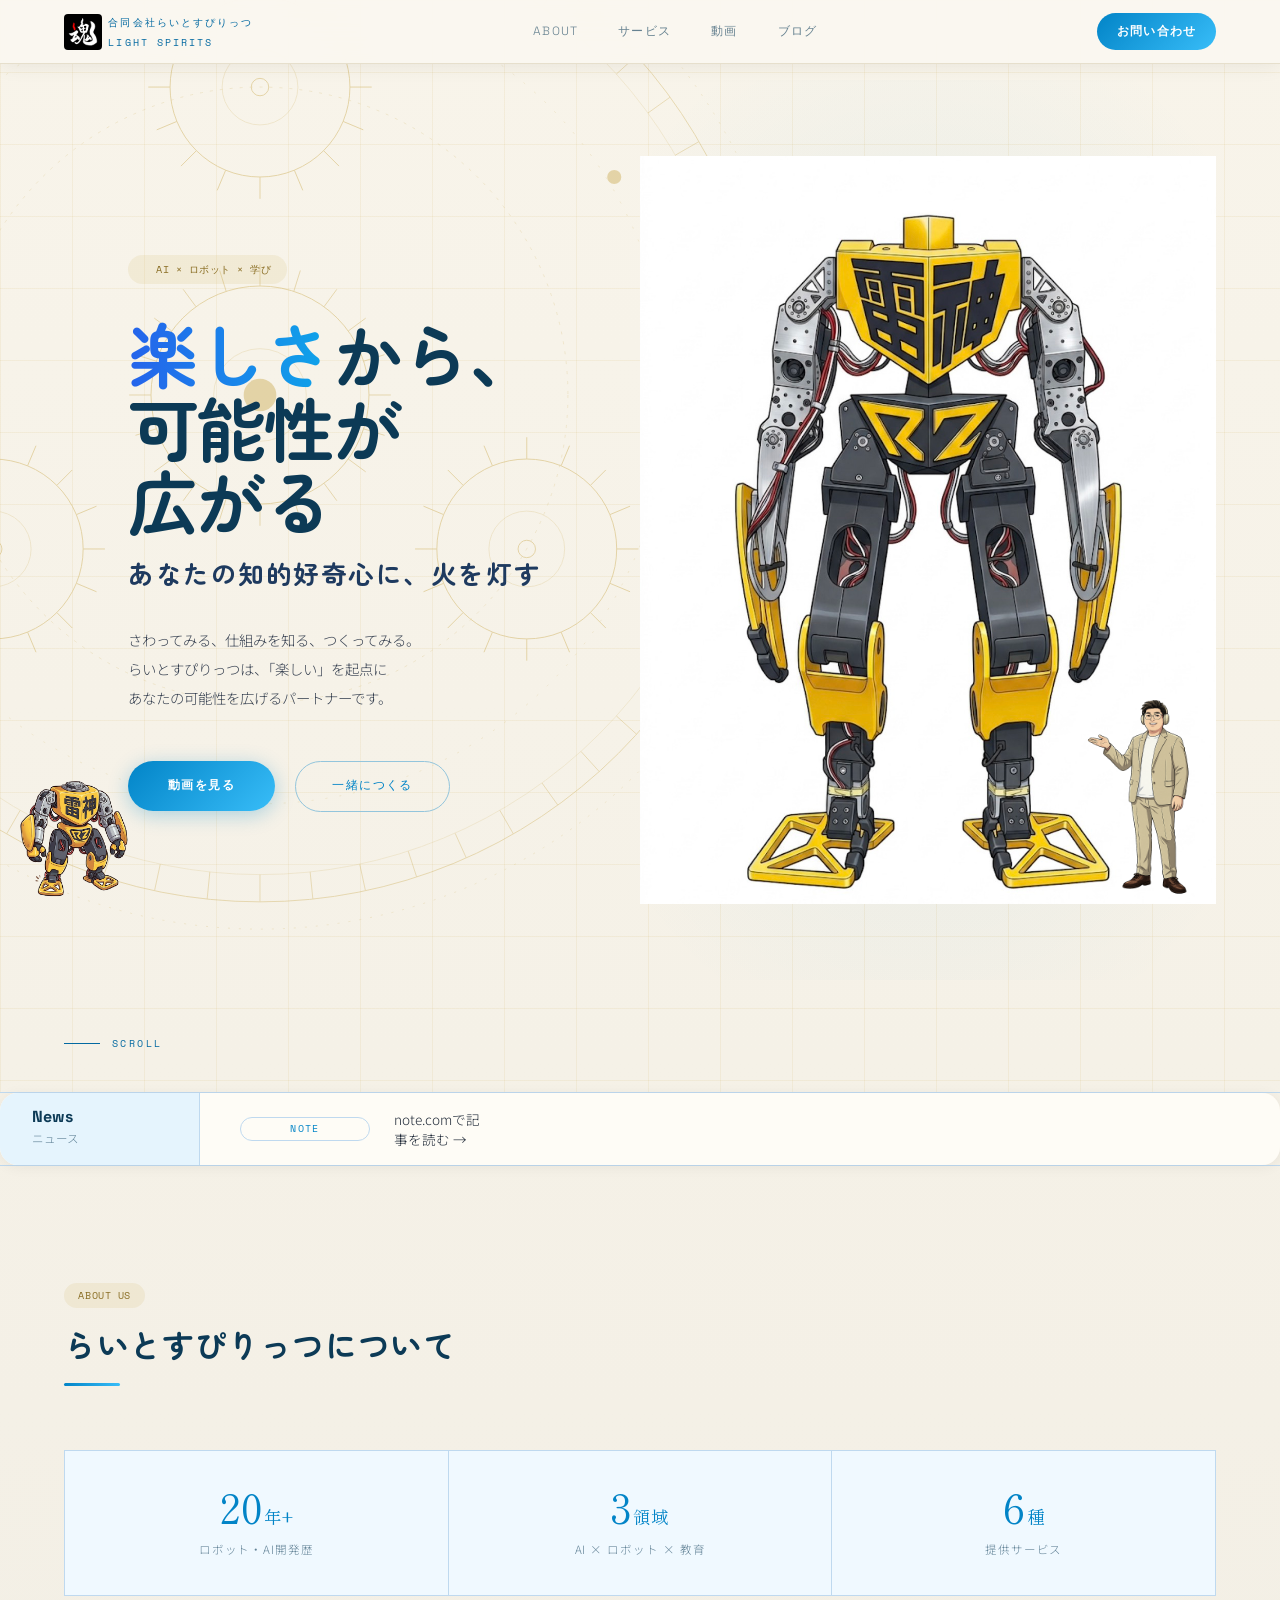
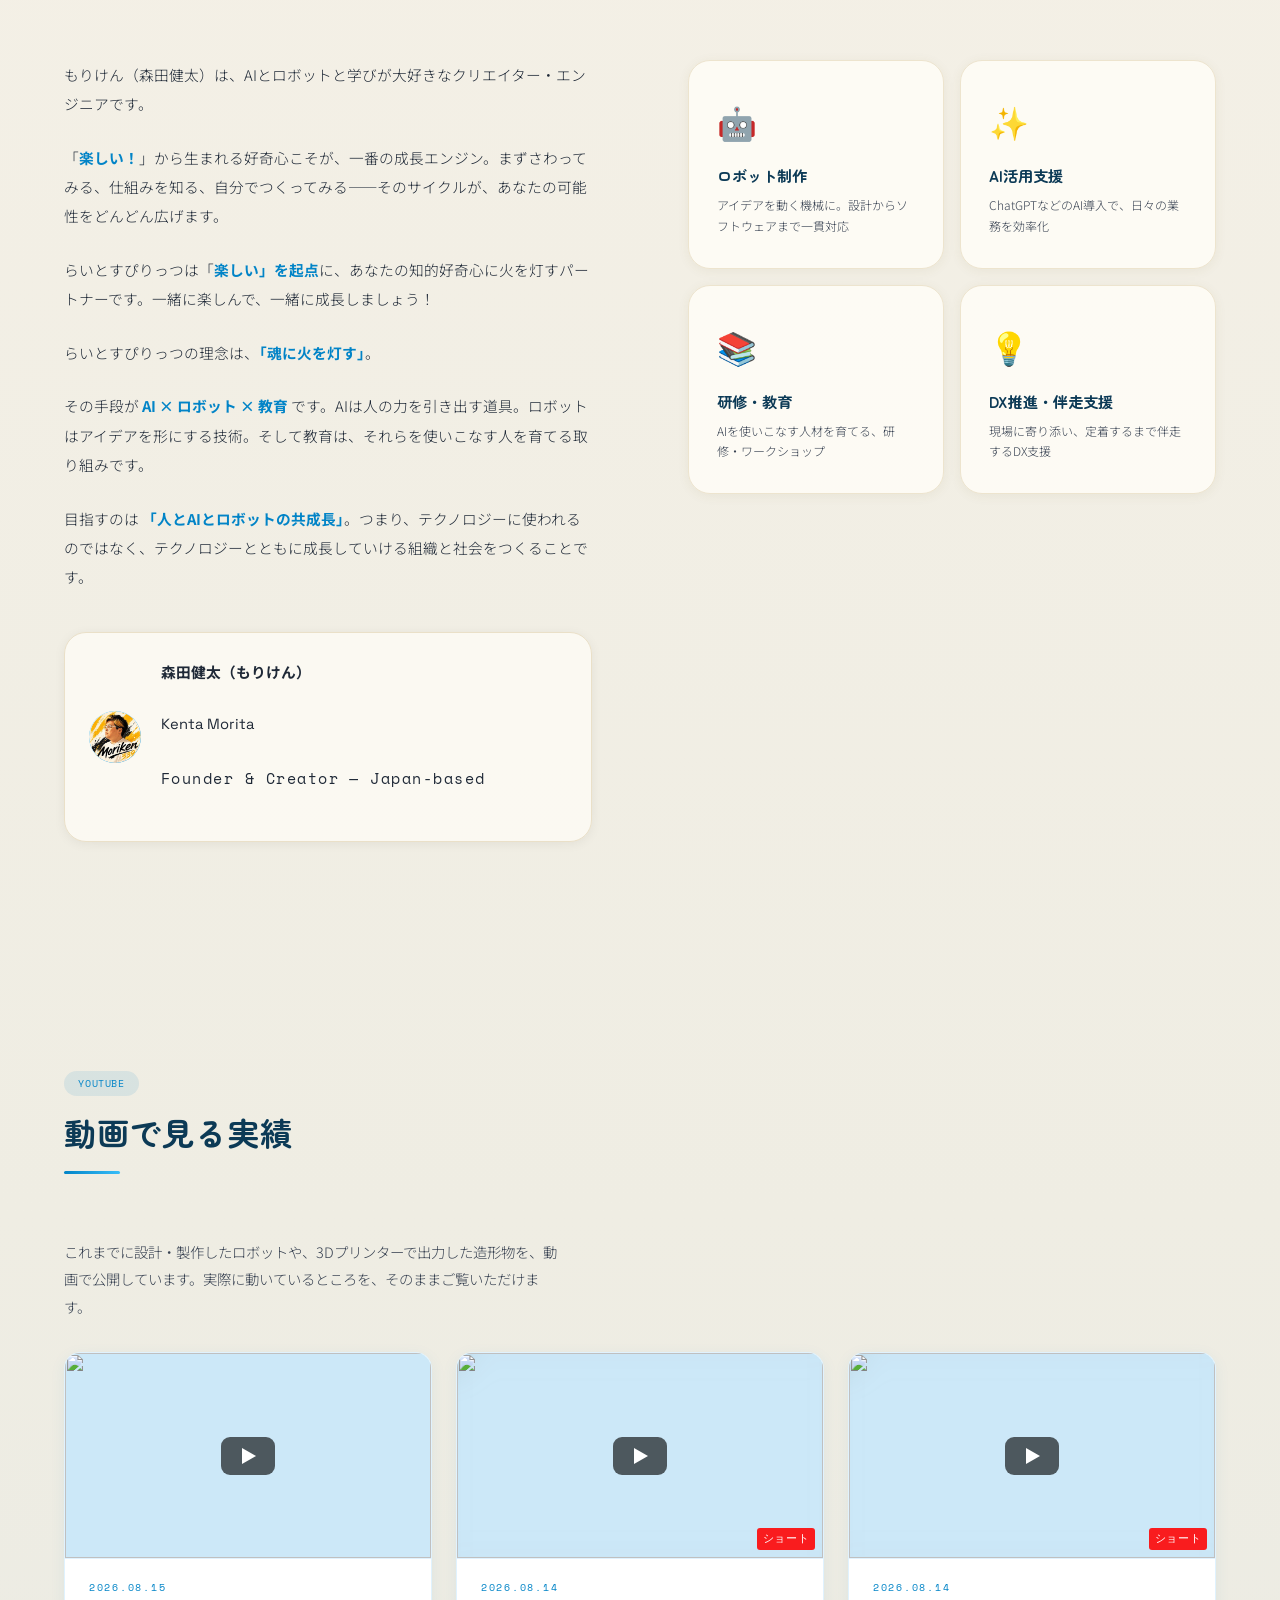
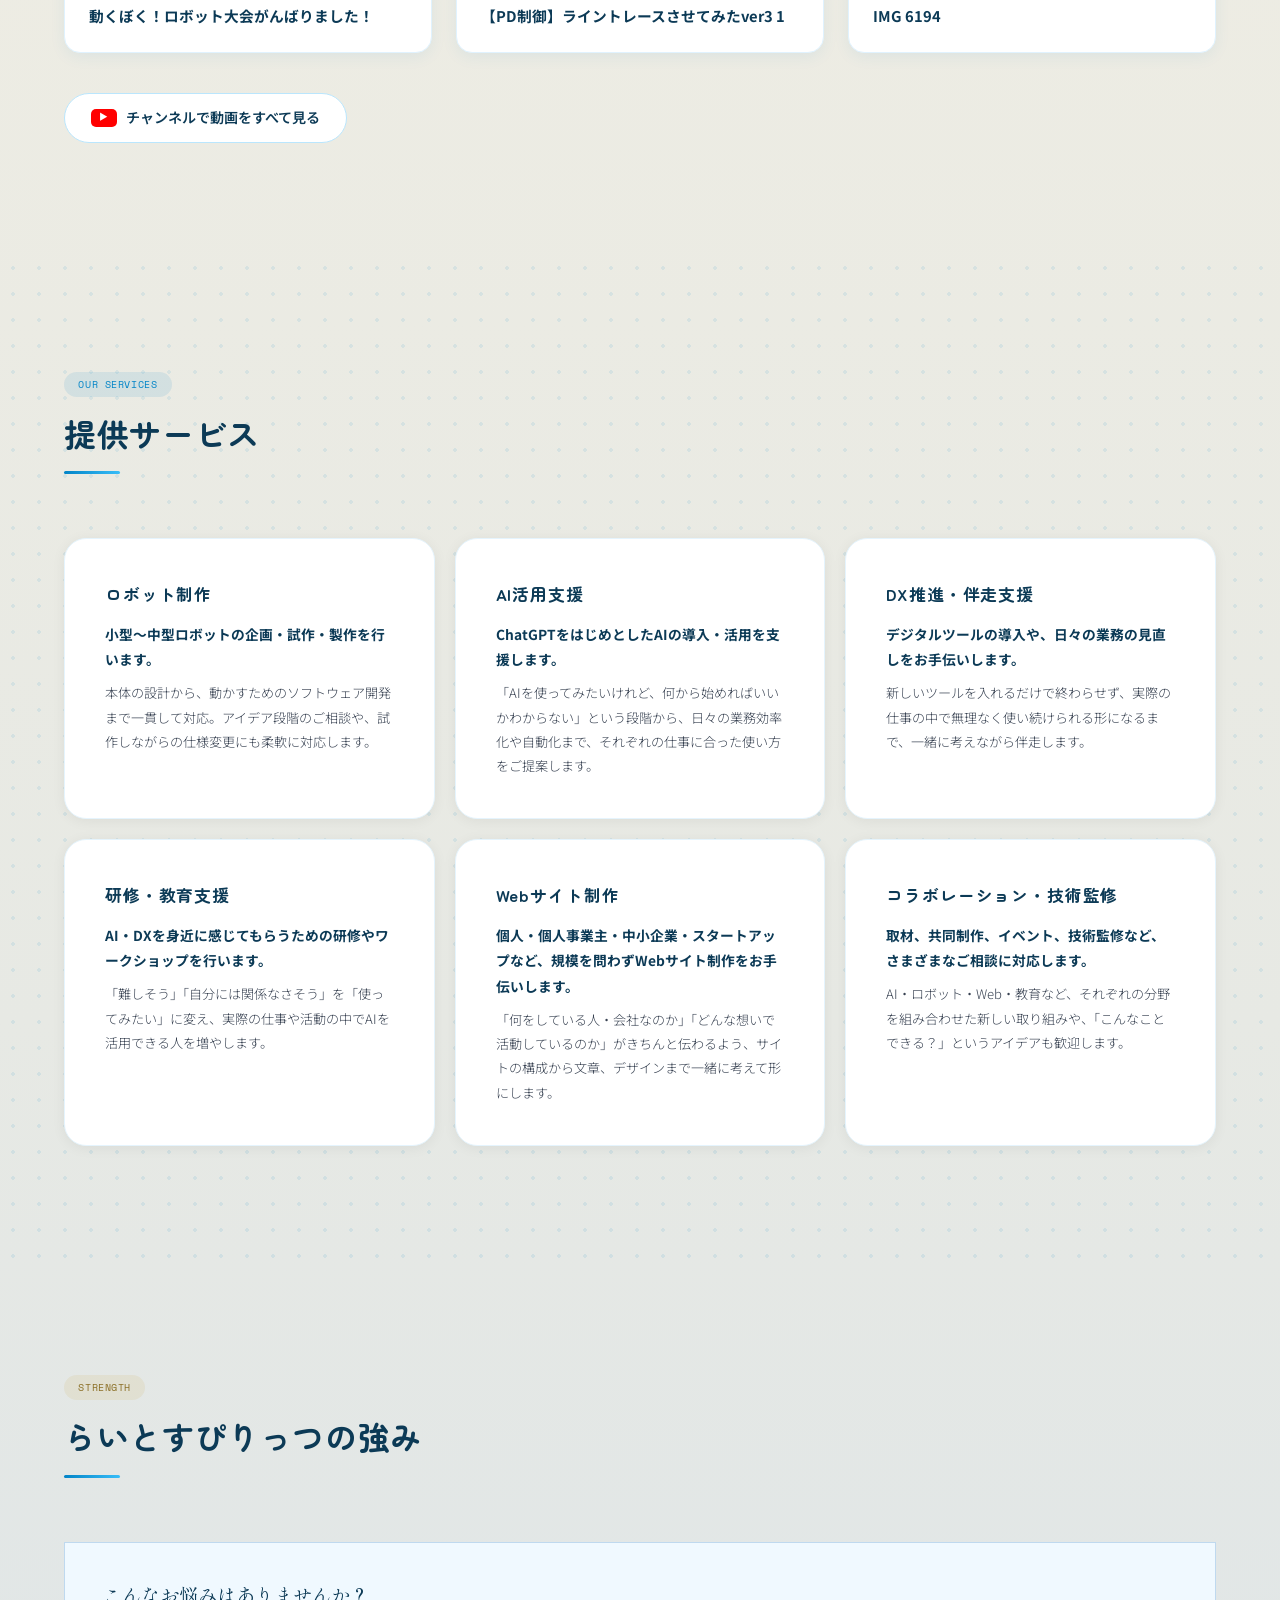
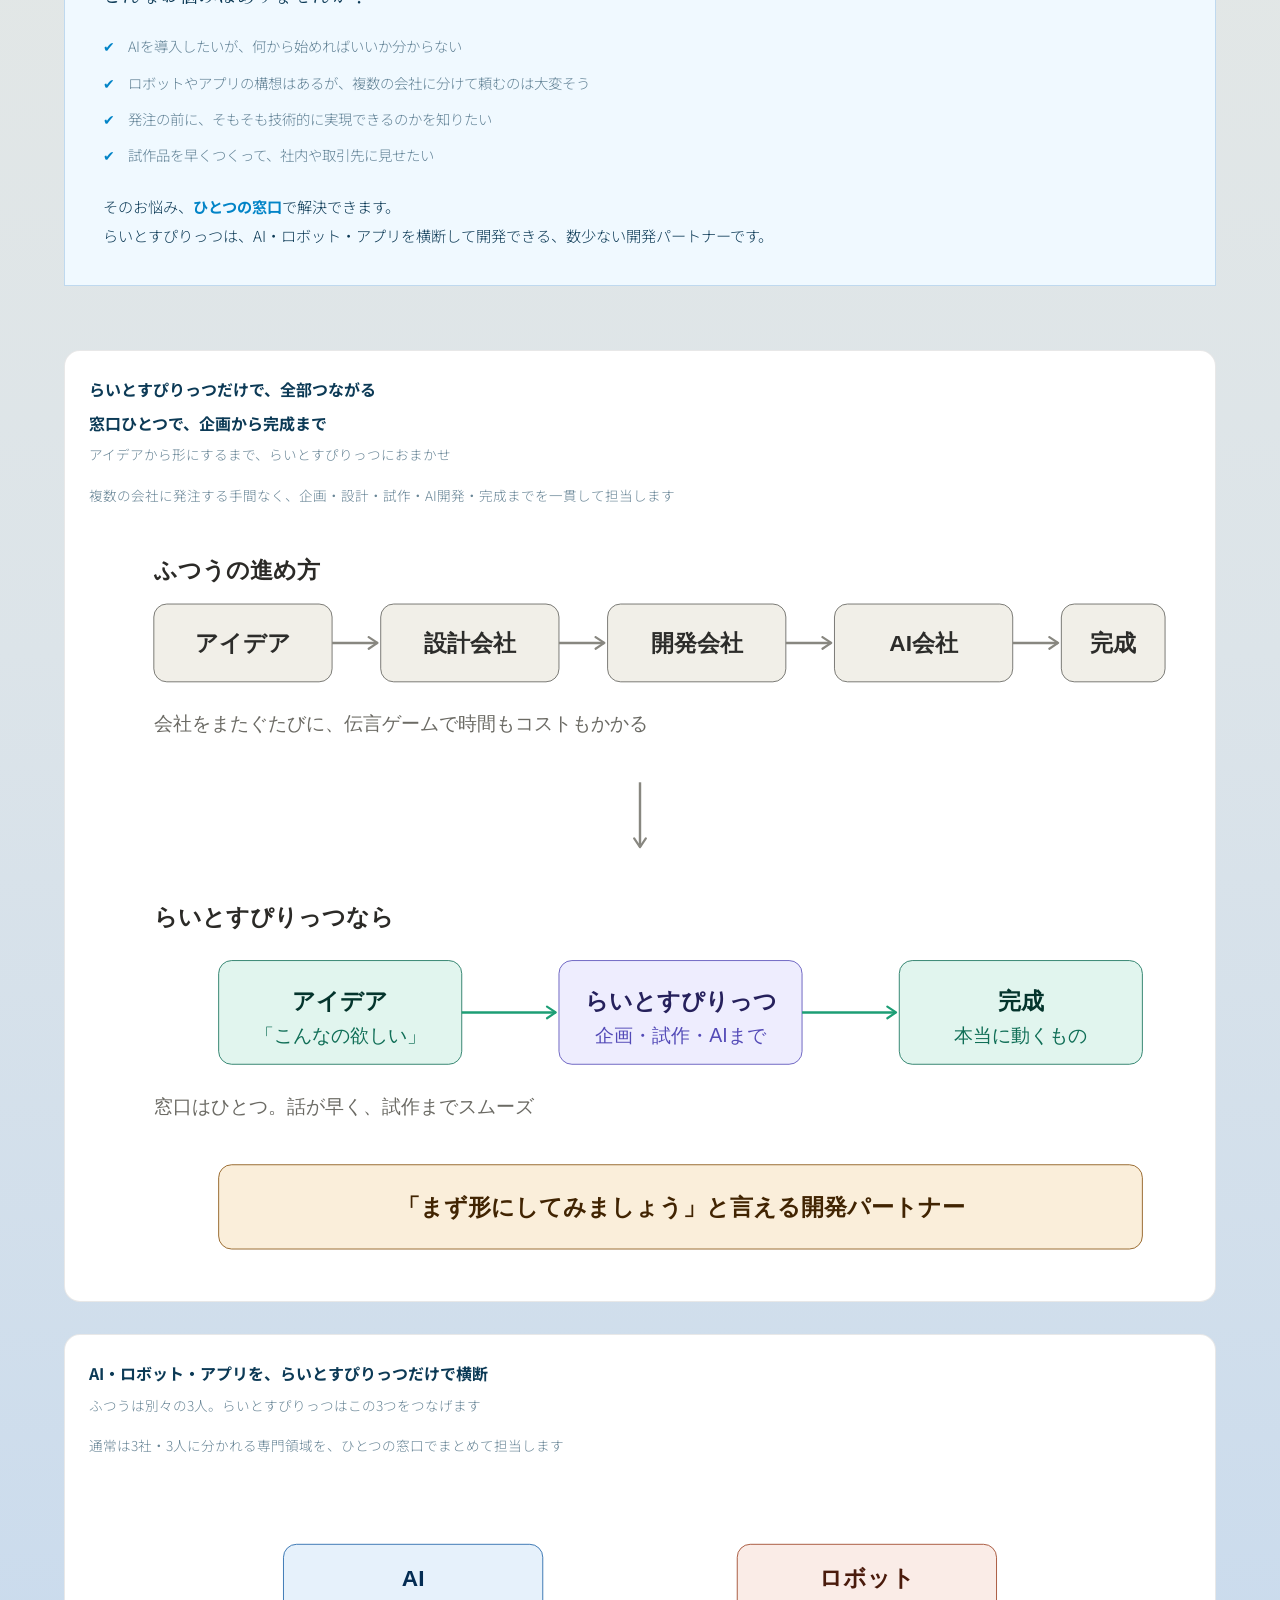
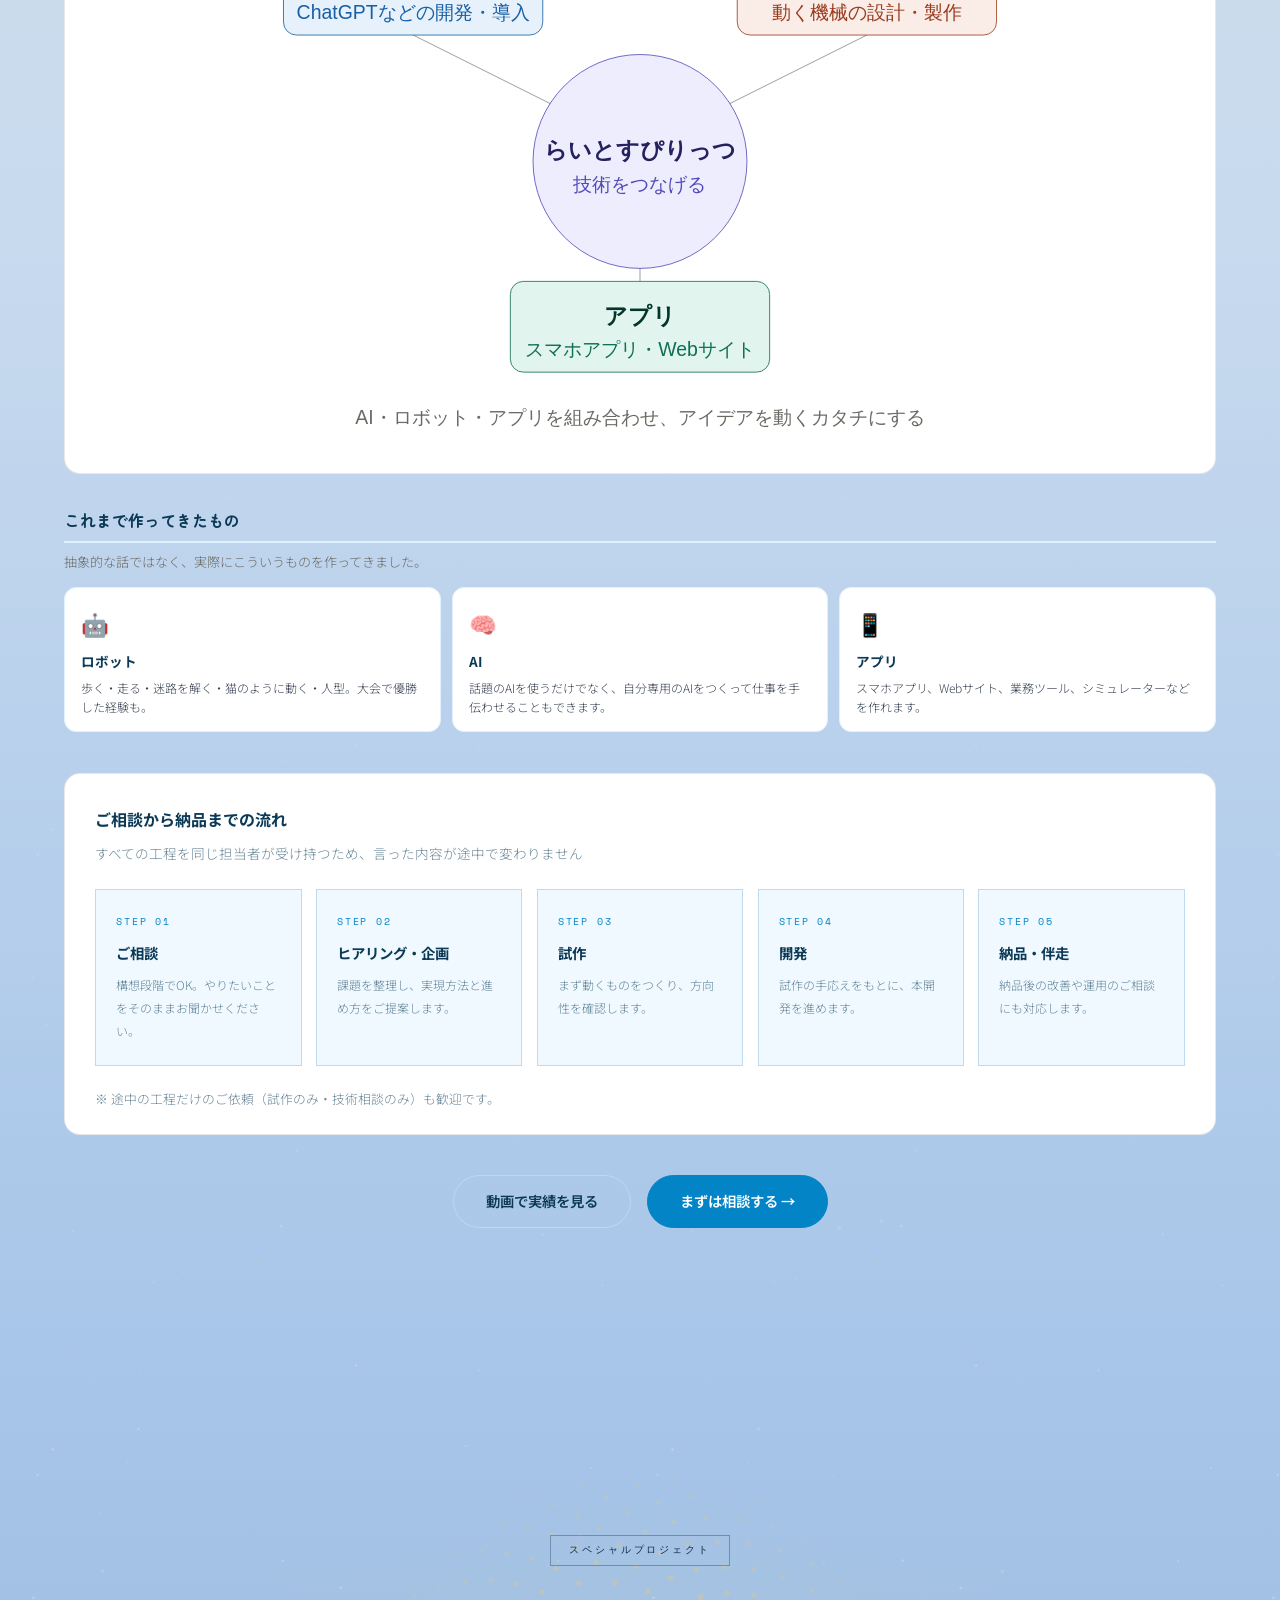
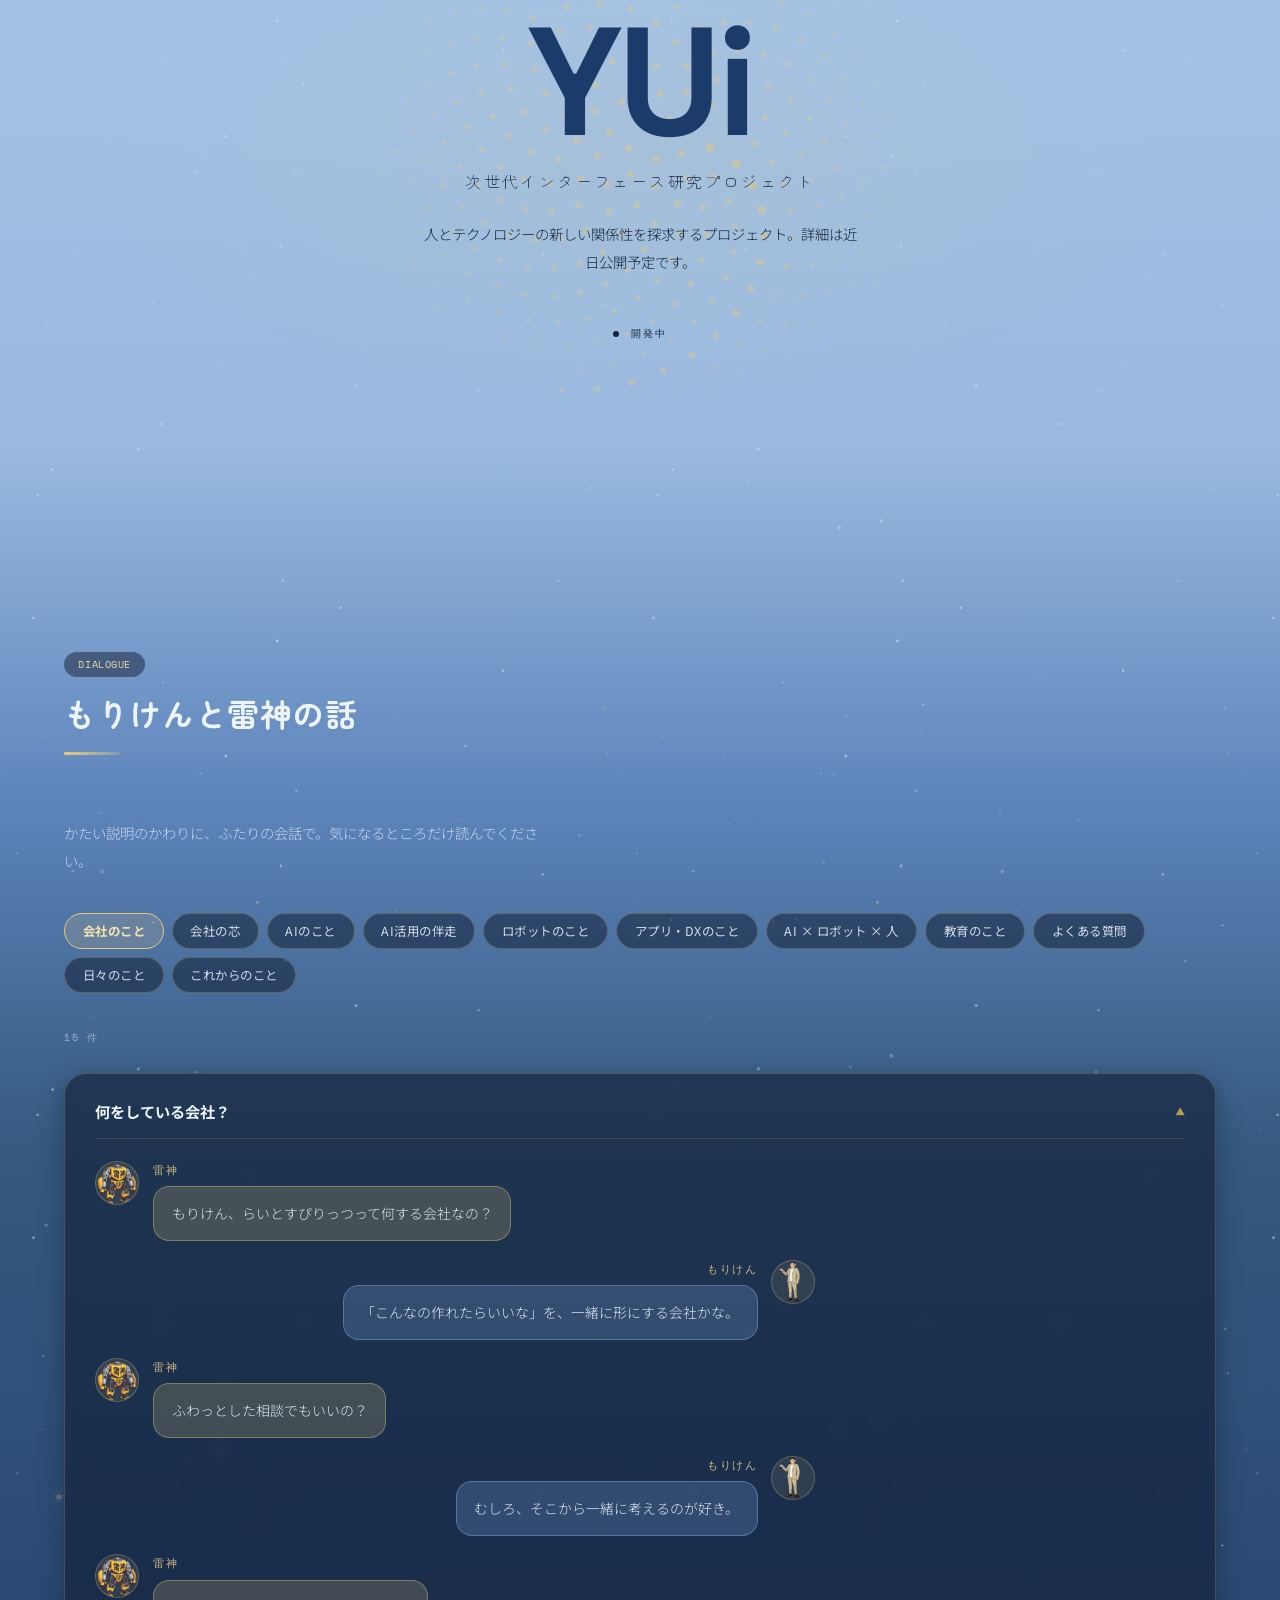
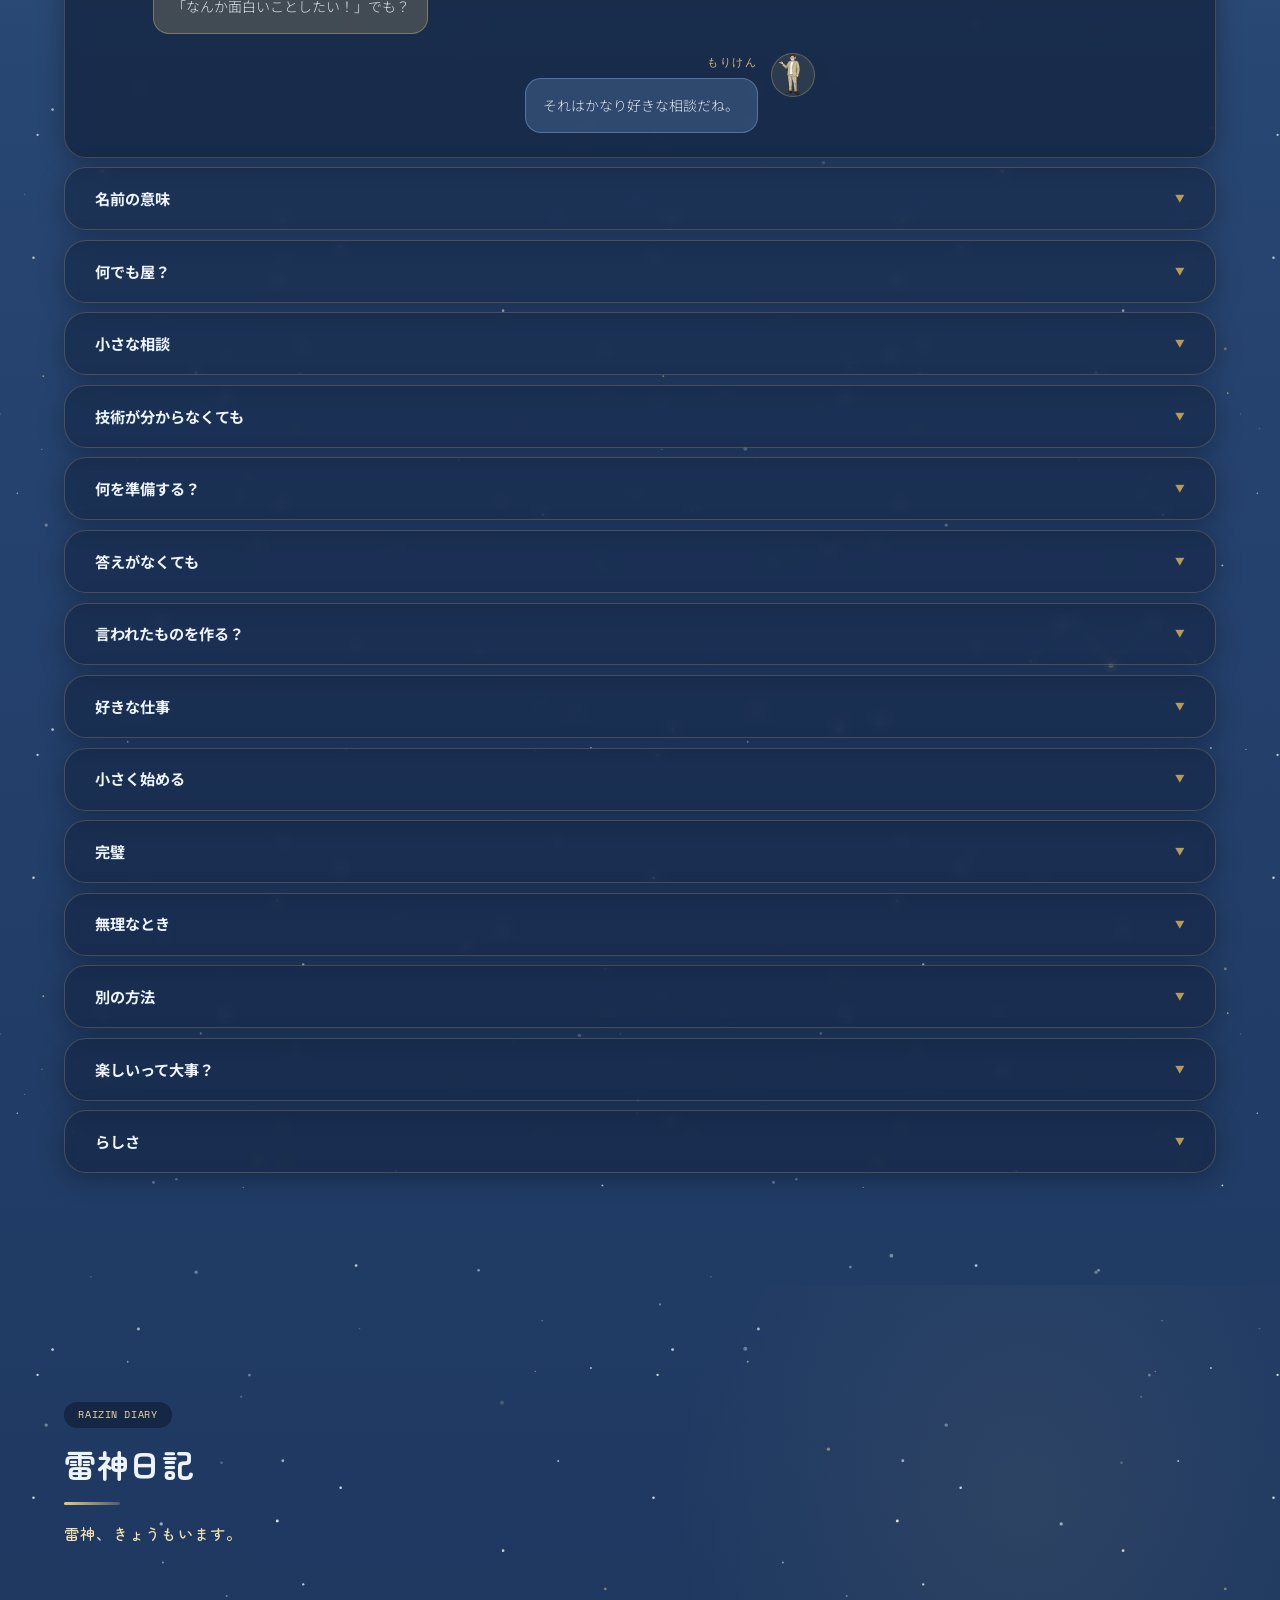
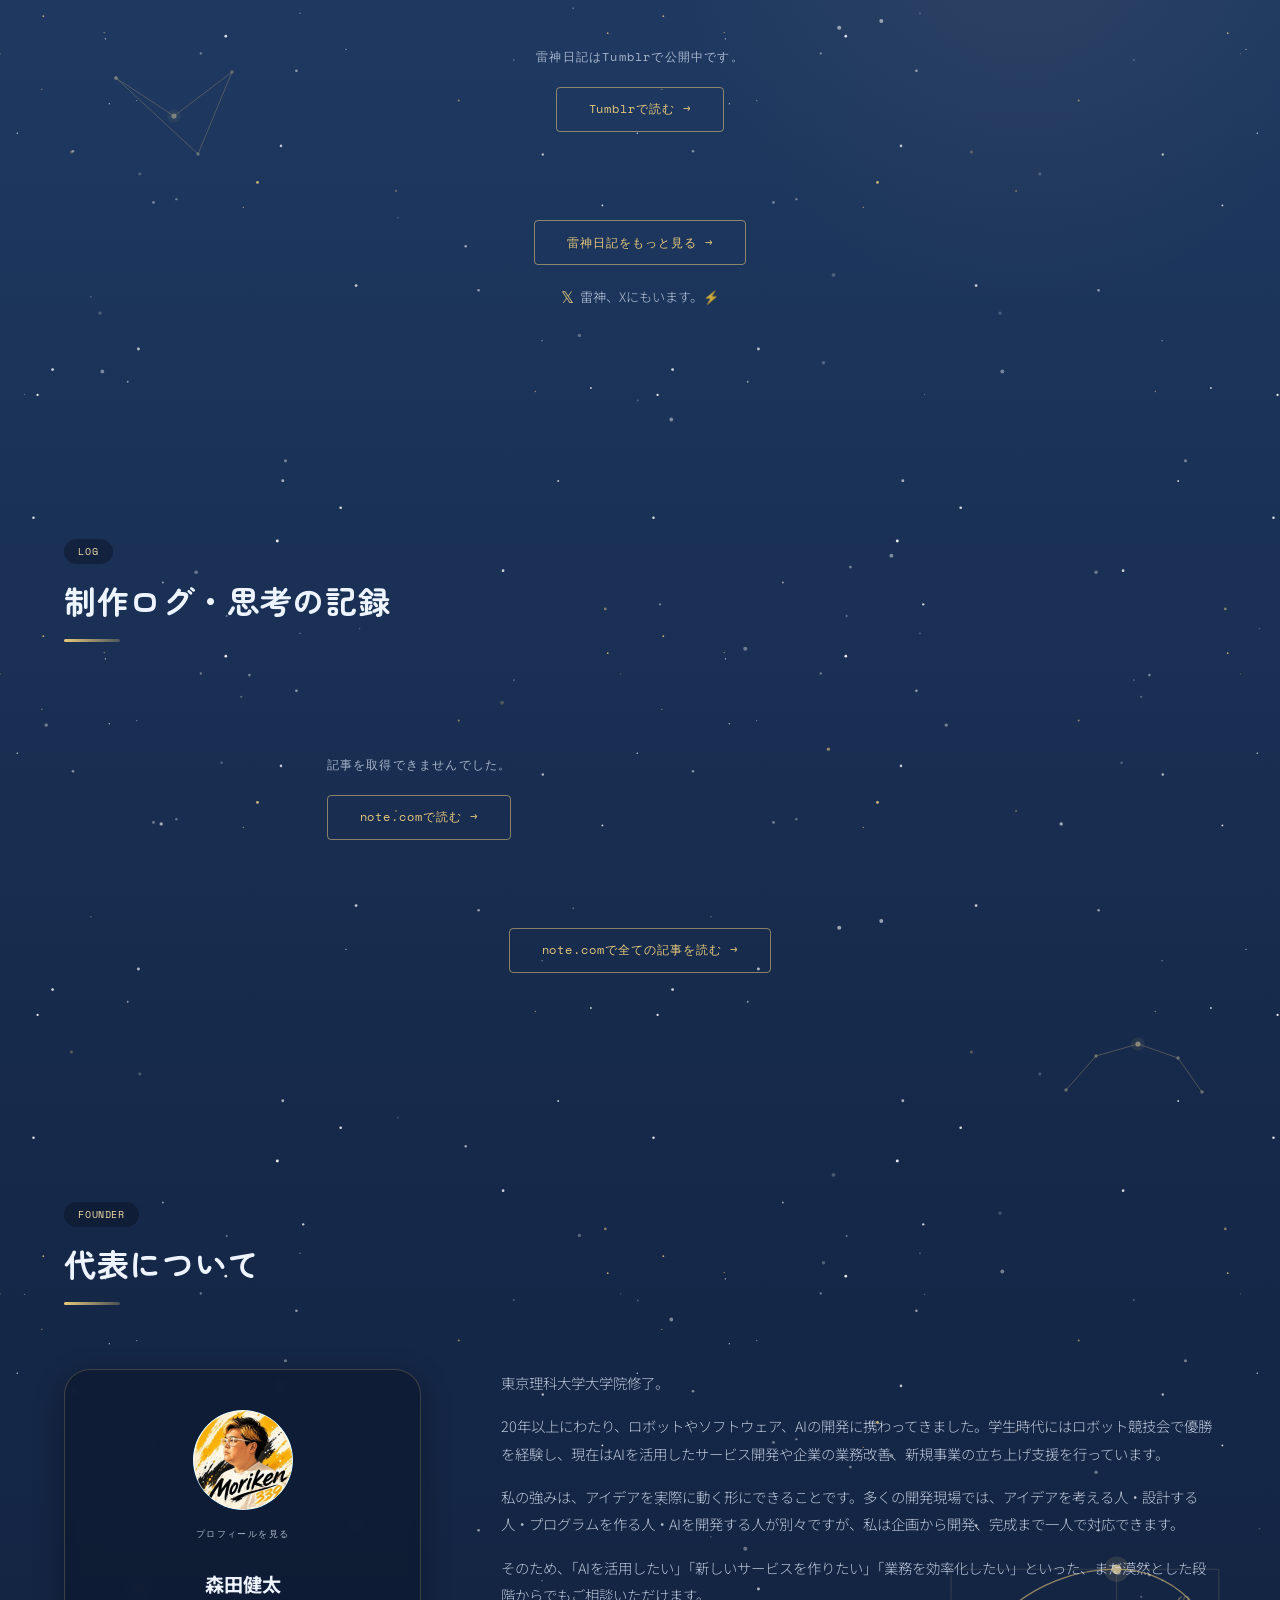
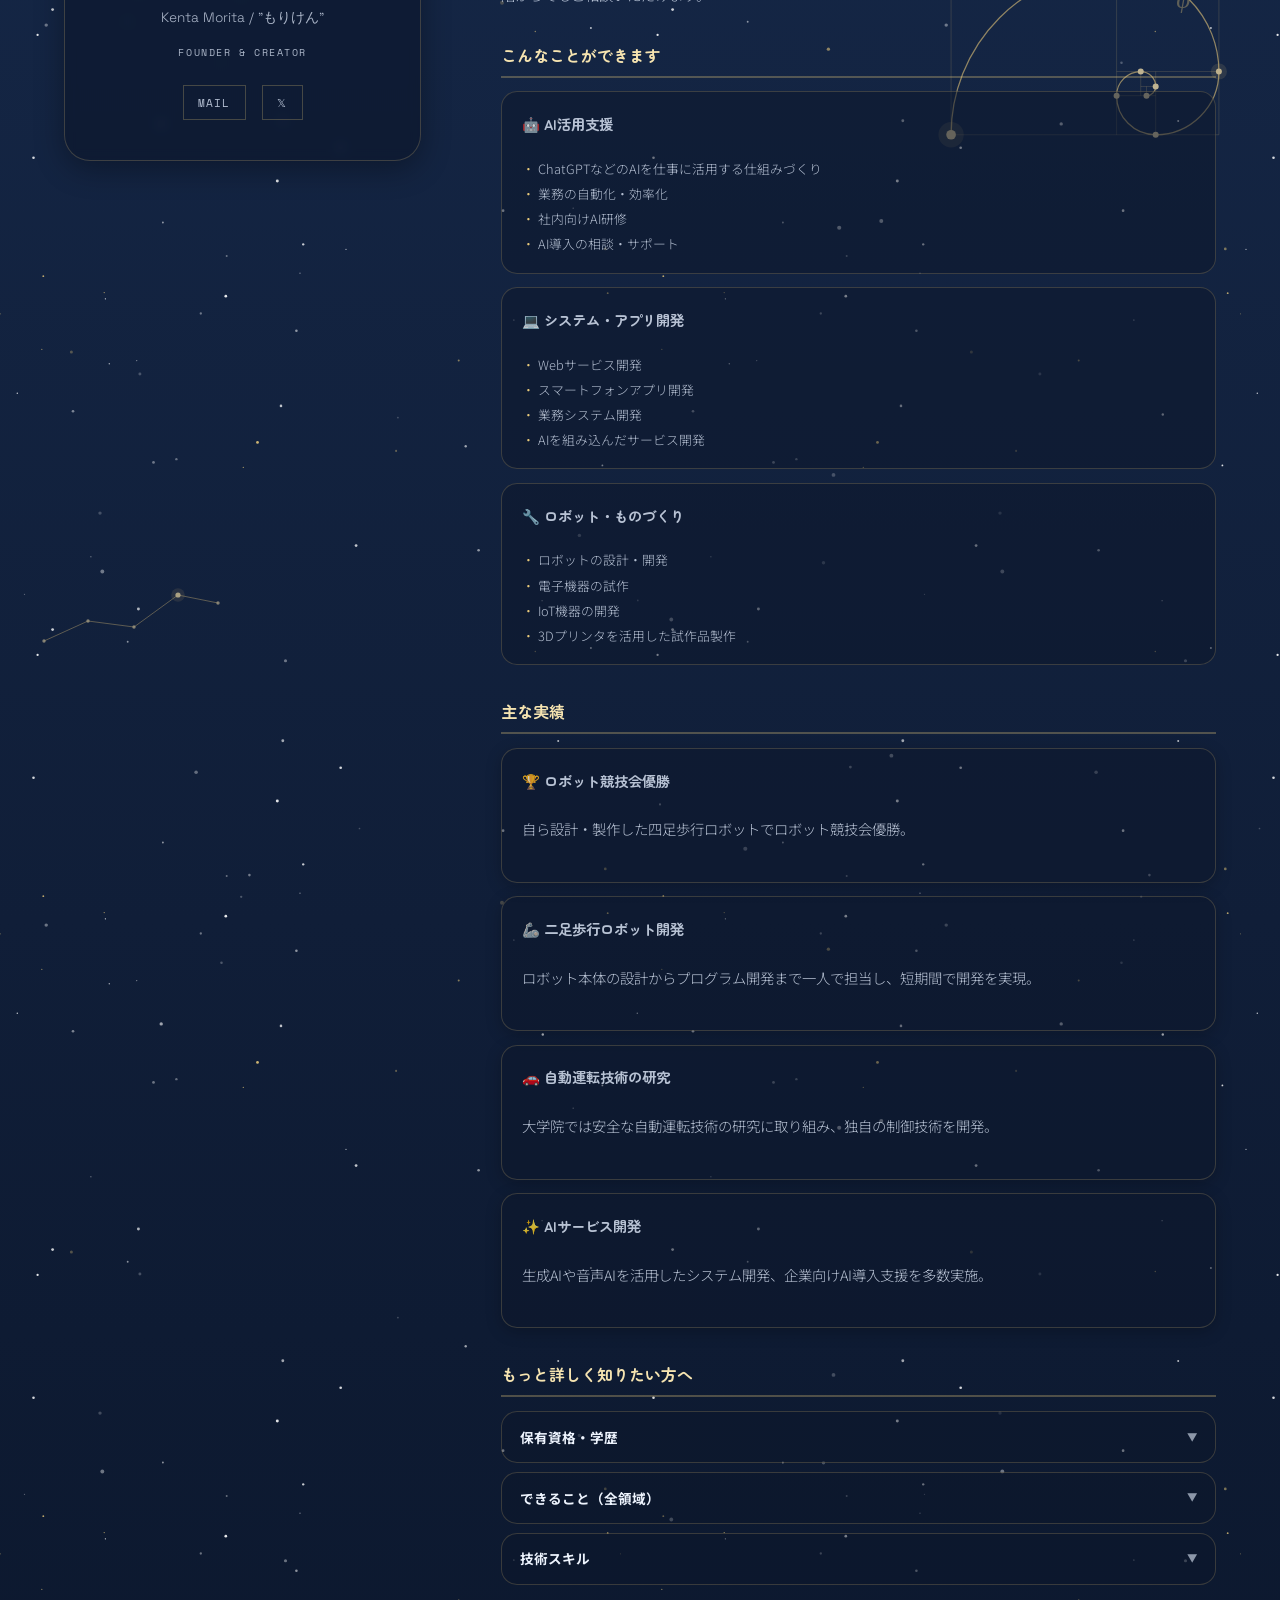
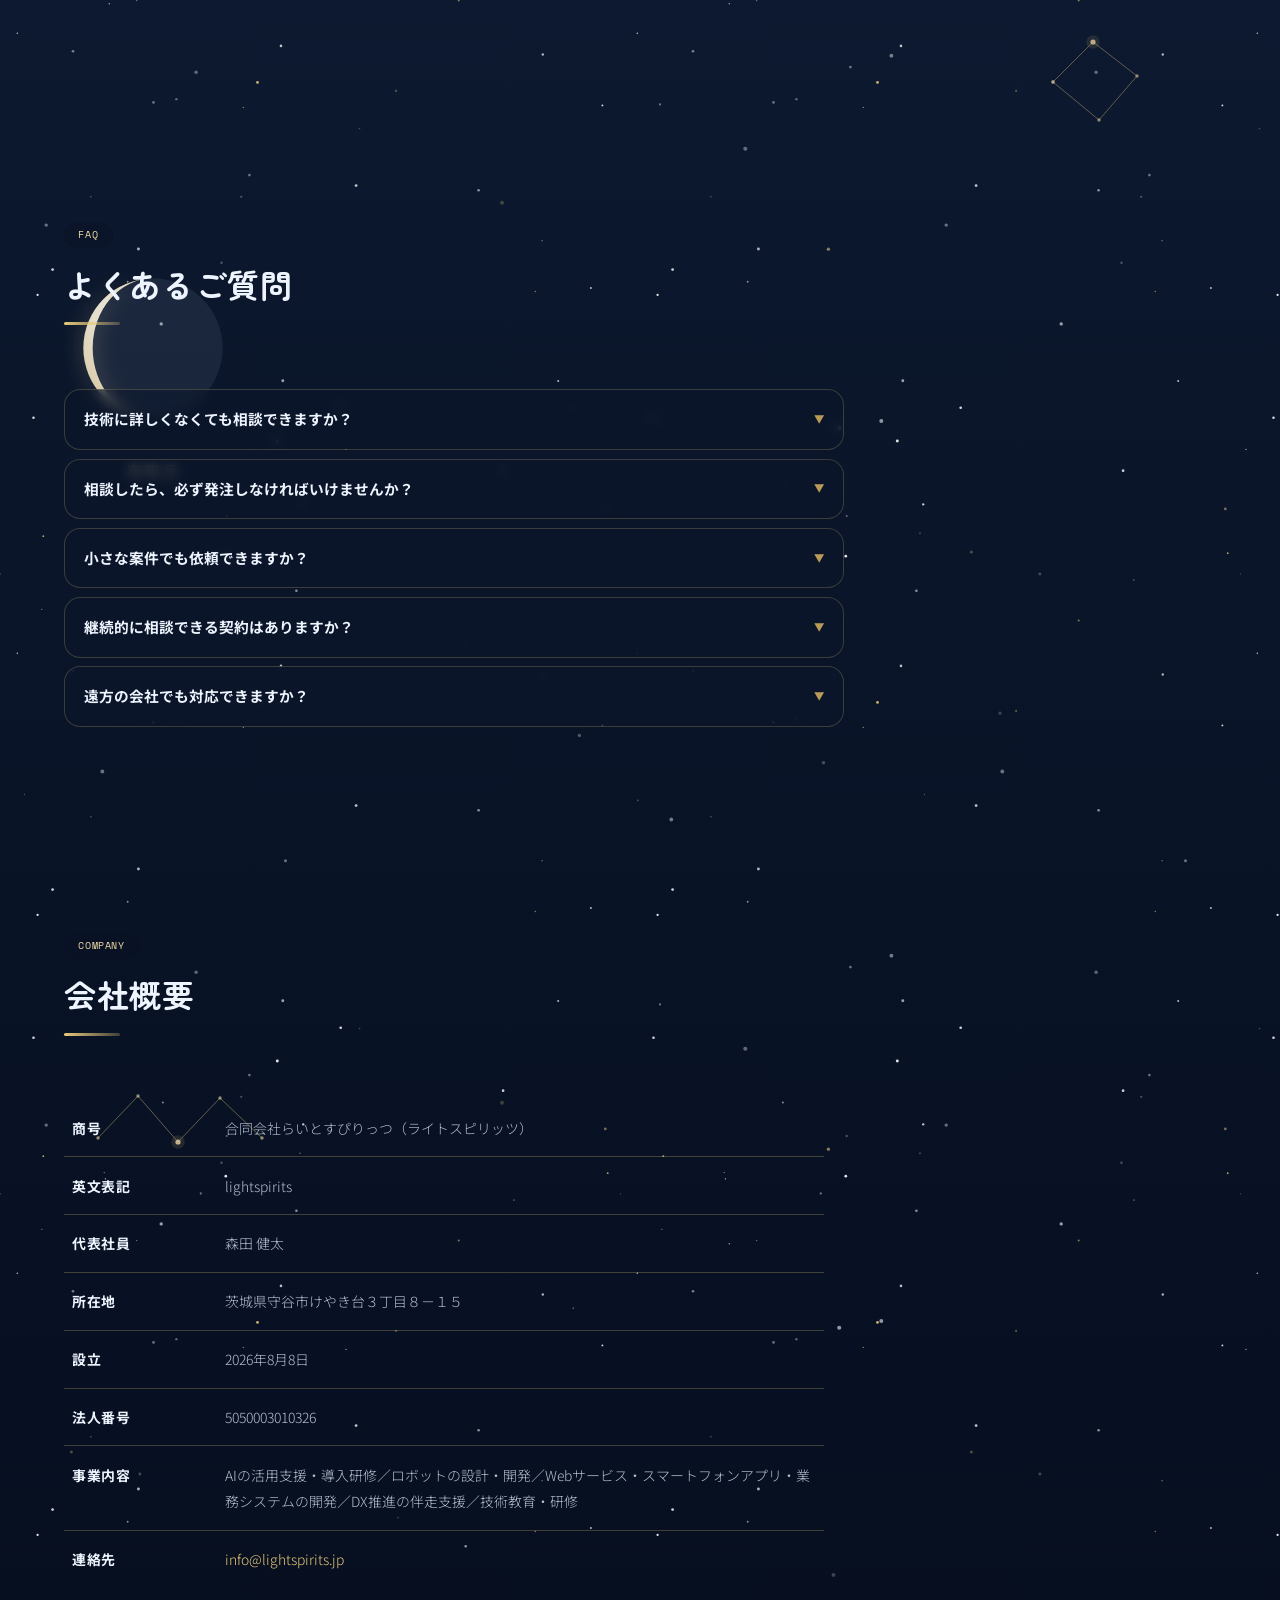
==== commit 67c1c54c: "Leave one way to the videos and one way to a conversation このセクションの終わりに、動画へのリンクが2本（動画を見る／実績を見る）と 相談への" ====
--- a/index.html
+++ b/index.html
@@ -2083,24 +2083,35 @@
 .pain-box-answer strong { color: var(--gold); }
 
 /* 追加: ご相談から納品までの流れ（企業向け） */
-.dev-flow { display: flex; flex-wrap: wrap; gap: 0.6rem; margin: 0 0 0.9rem; }
+/* 5列。半端な折り返し（4＋1）にならないよう、狭い画面では縦一列にする */
+.dev-flow { display: grid; grid-template-columns: repeat(5, 1fr); gap: 0.9rem; margin: 0 0 1.3rem; }
 .dev-step {
-  flex: 1;
-  min-width: 150px;
+  min-width: 0;
   border: 1px solid var(--border);
   background: var(--black-2);
-  padding: 1.15rem 1.05rem;
-}
+  padding: 1.4rem 1.25rem;
+}
+/* 流れの箱だけ、周りとステップの間にゆとりを持たせる */
+.dev-flow-box { padding: 1.9rem 1.9rem 1.5rem; margin-top: 2.6rem; }
+.dev-flow-box .strength-diagram-title { margin-bottom: 0.45rem; }
+.dev-flow-box .strength-diagram-sub { margin-bottom: 1.5rem; }
 .dev-step-num {
   font-family: 'Space Mono', monospace;
   font-size: 0.62rem;
   color: var(--gold);
   letter-spacing: 0.18em;
-  margin-bottom: 0.45rem;
-}
-.dev-step-name { color: var(--white); font-size: 0.9rem; font-weight: 700; margin-bottom: 0.35rem; }
-.dev-step-desc { color: var(--muted); font-size: 0.75rem; line-height: 1.75; }
+  margin-bottom: 0.6rem;
+}
+.dev-step-name { color: var(--white); font-size: 0.9rem; font-weight: 700; margin-bottom: 0.5rem; }
+.dev-step-desc { color: var(--muted); font-size: 0.75rem; line-height: 1.9; }
 .dev-flow-note { color: var(--muted); font-size: 0.8rem; }
+@media(max-width:900px){
+  .dev-flow { grid-template-columns: 1fr; gap: 0.65rem; }
+  .dev-step { padding: 1rem 1.15rem; }
+  .dev-step-num { margin-bottom: 0.35rem; }
+  .dev-step-name { margin-bottom: 0.3rem; }
+  .dev-flow-box { padding: 1.4rem 1.3rem 1.2rem; }
+}
 
 /* 追加: よくあるご相談チップ（企業向け） */
 .consult-list { margin-top: 2.2rem; }
@@ -3366,16 +3377,9 @@
     </div>
   </div>
 
-  <!-- CTA -->
-  <div class="for-general">
-    <div class="strength-cta">
-      <a href="#works" class="strength-btn strength-btn-secondary">動画を見る</a>
-      <a href="#contact" class="strength-btn strength-btn-primary">一緒につくる →</a>
-    </div>
-  </div>
   <!-- 追加: 開発の流れを示し、「頼んだあとどうなるか」の不安を解消（信頼感の向上） -->
   <div class="for-corporate">
-    <div class="strength-diagram">
+    <div class="strength-diagram dev-flow-box">
       <p class="strength-diagram-title">ご相談から納品までの流れ</p>
       <p class="strength-diagram-sub">すべての工程を同じ担当者が受け持つため、言った内容が途中で変わりません</p>
       <div class="dev-flow">
@@ -3409,11 +3413,11 @@
     </div>
   </div>
 
-  <div class="for-corporate">
+  <!-- CTA: 行き先は「動画」と「相談」の2つだけ -->
+  <div>
     <div class="strength-cta">
-      <a href="#works" class="strength-btn strength-btn-secondary">実績を見る</a>
-      <!-- 修正(CTA): このセクションの文脈（試作までが早い）に合わせた具体的な行動喚起に -->
-      <a href="#contact" class="strength-btn strength-btn-primary">試作について相談する →</a>
+      <a href="#works" class="strength-btn strength-btn-secondary">動画で実績を見る</a>
+      <a href="#contact" class="strength-btn strength-btn-primary">まずは相談する →</a>
     </div>
   </div>
 </section>
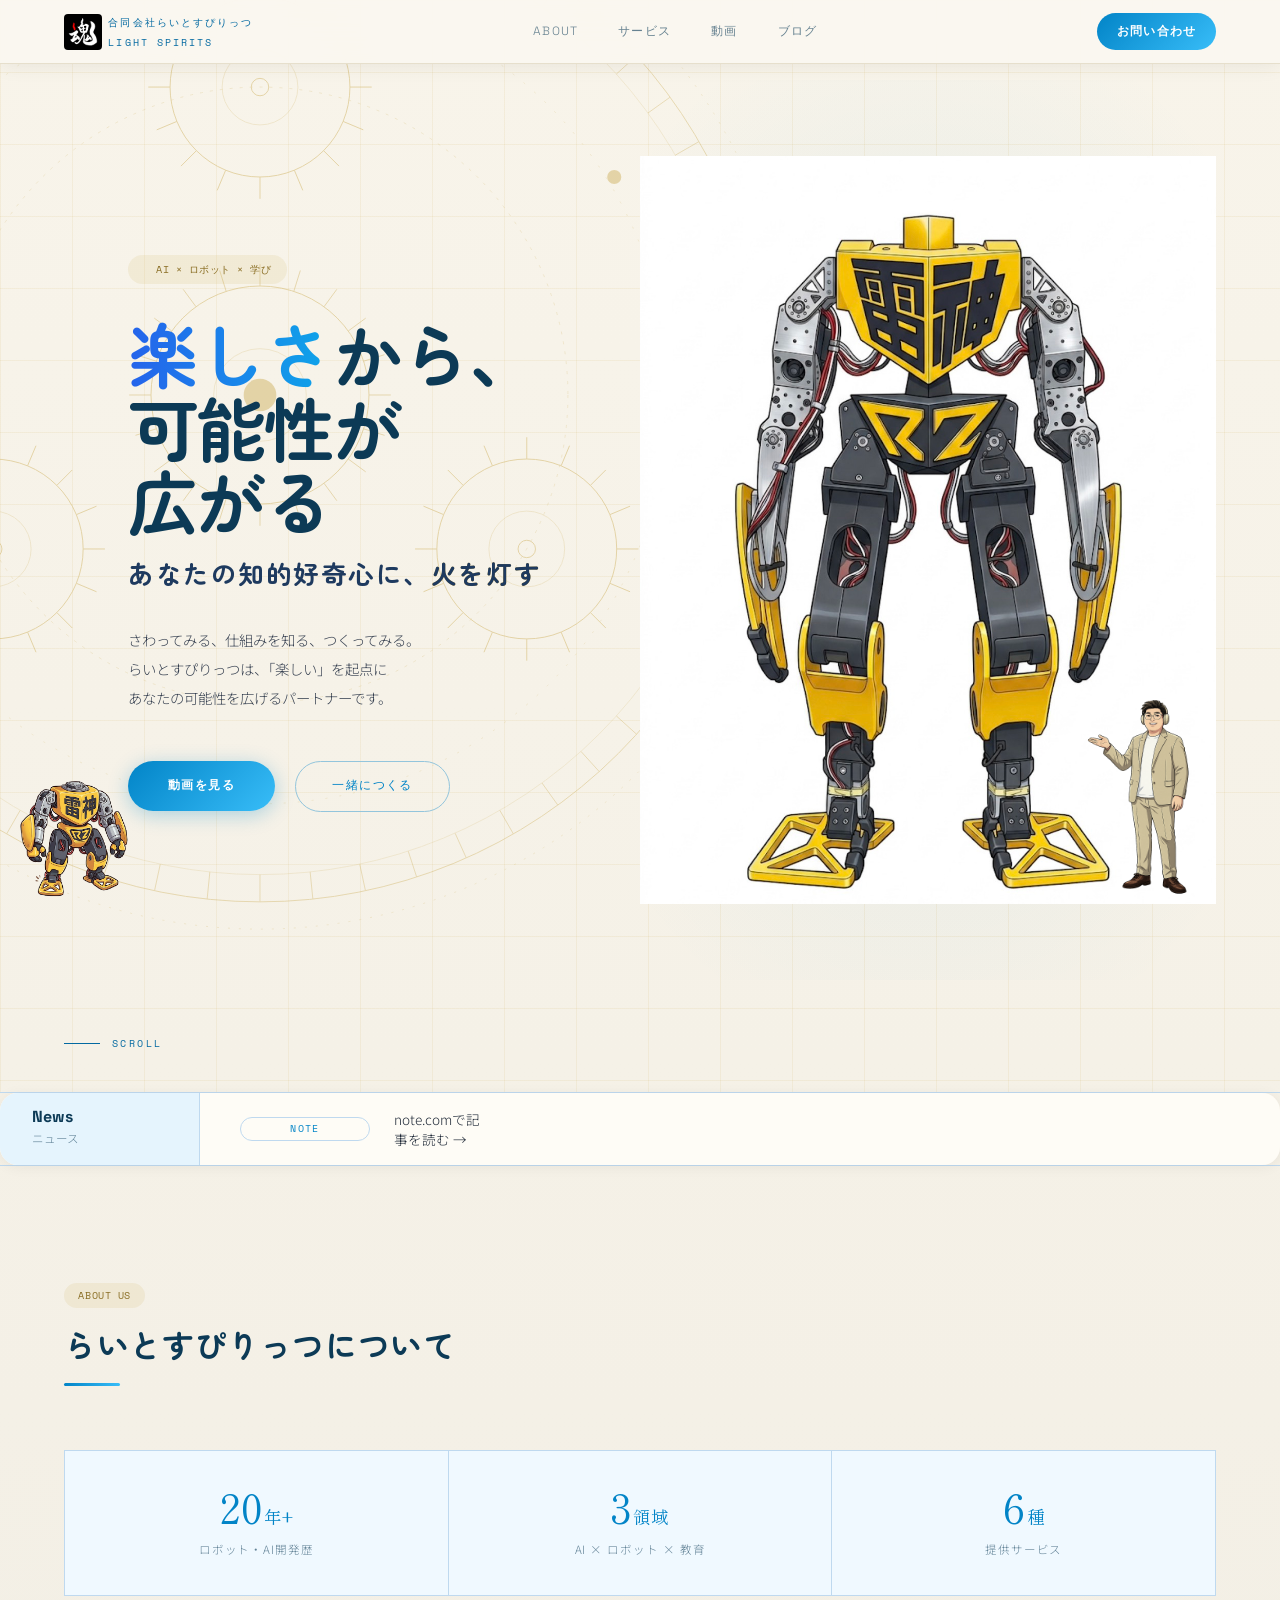
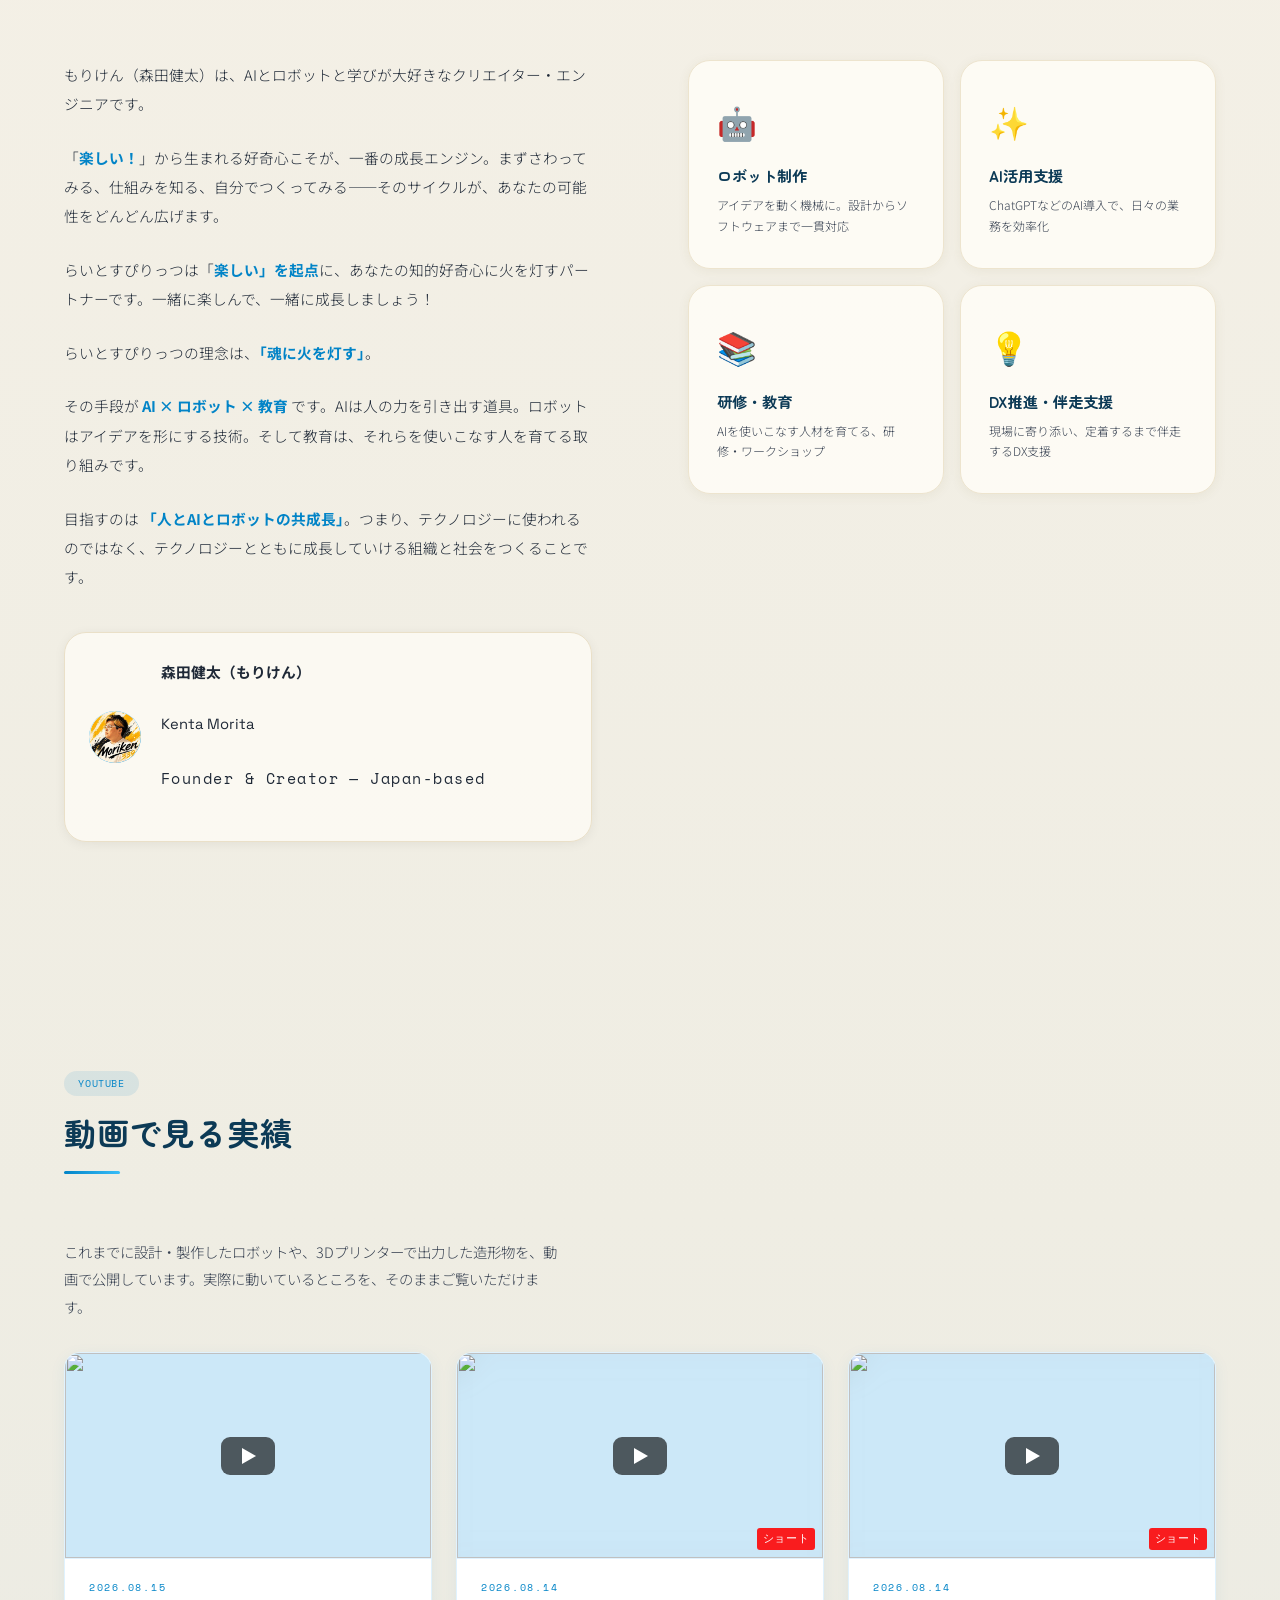
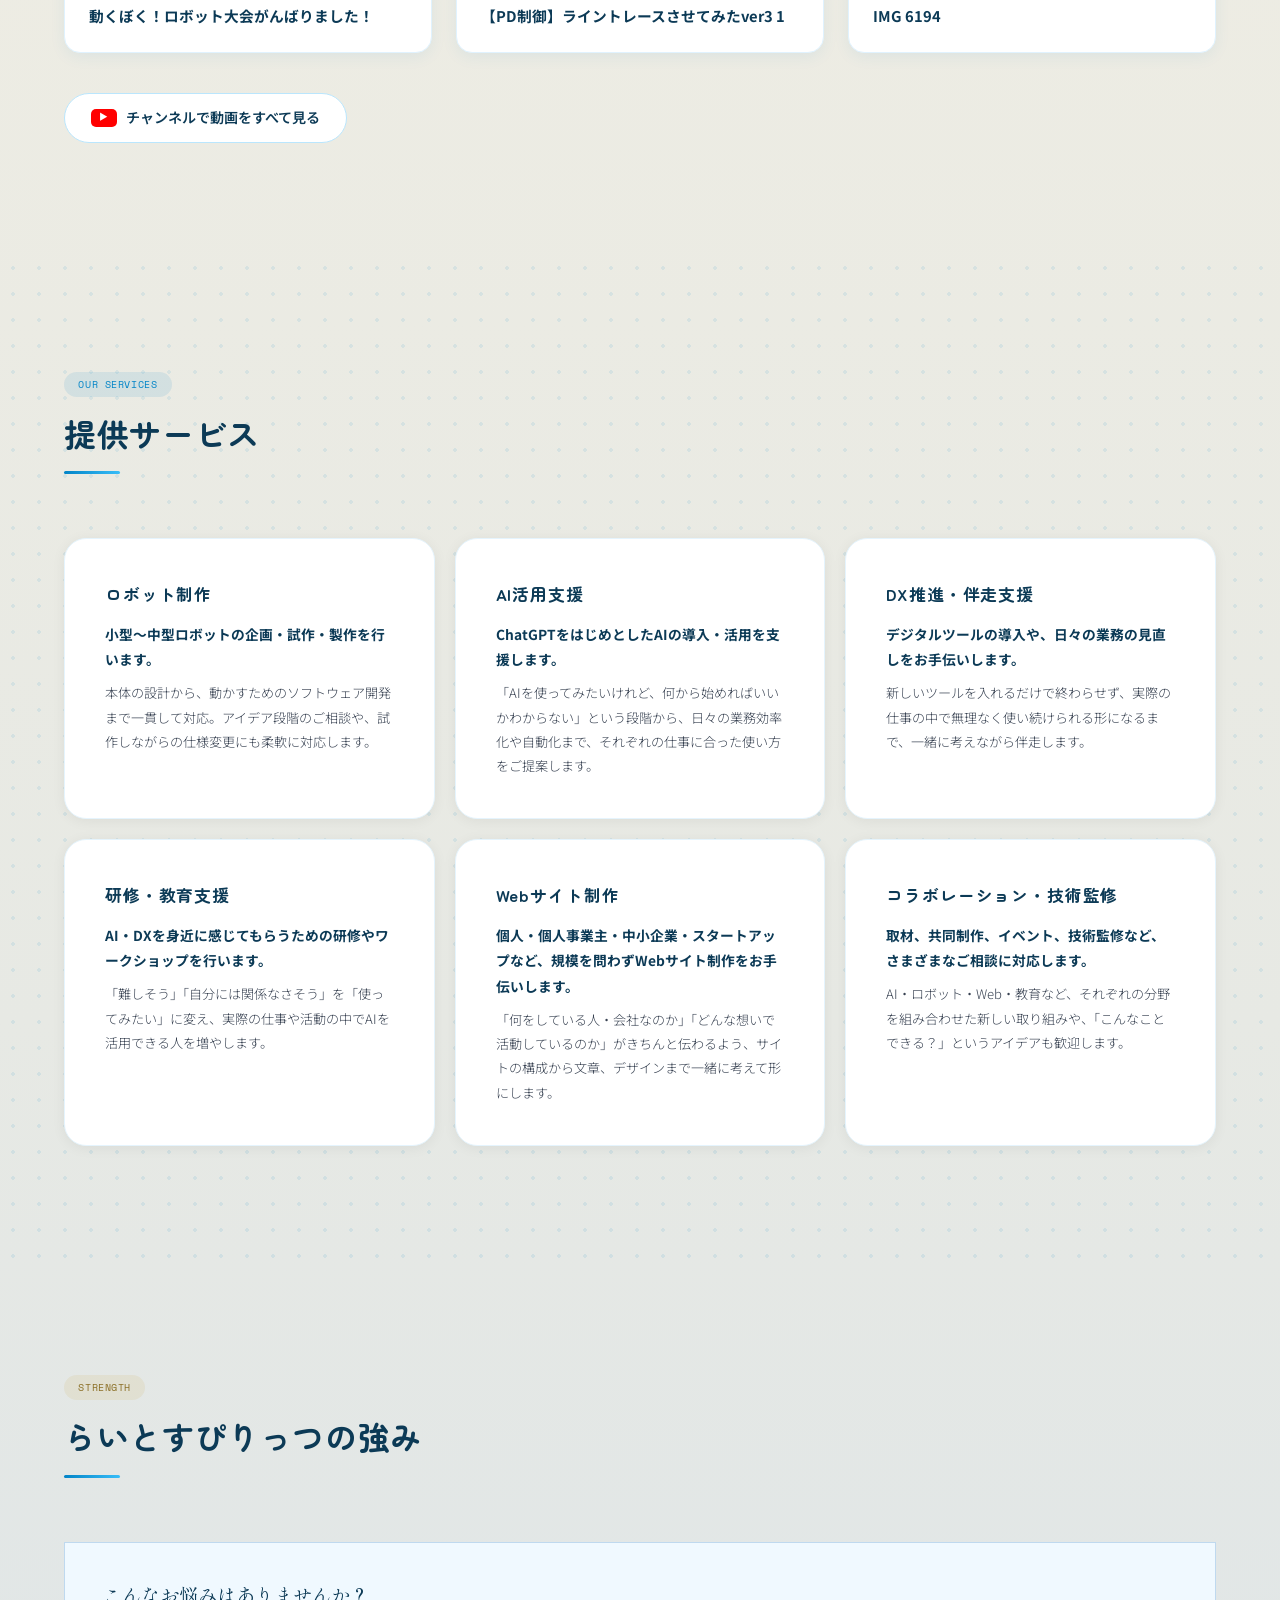
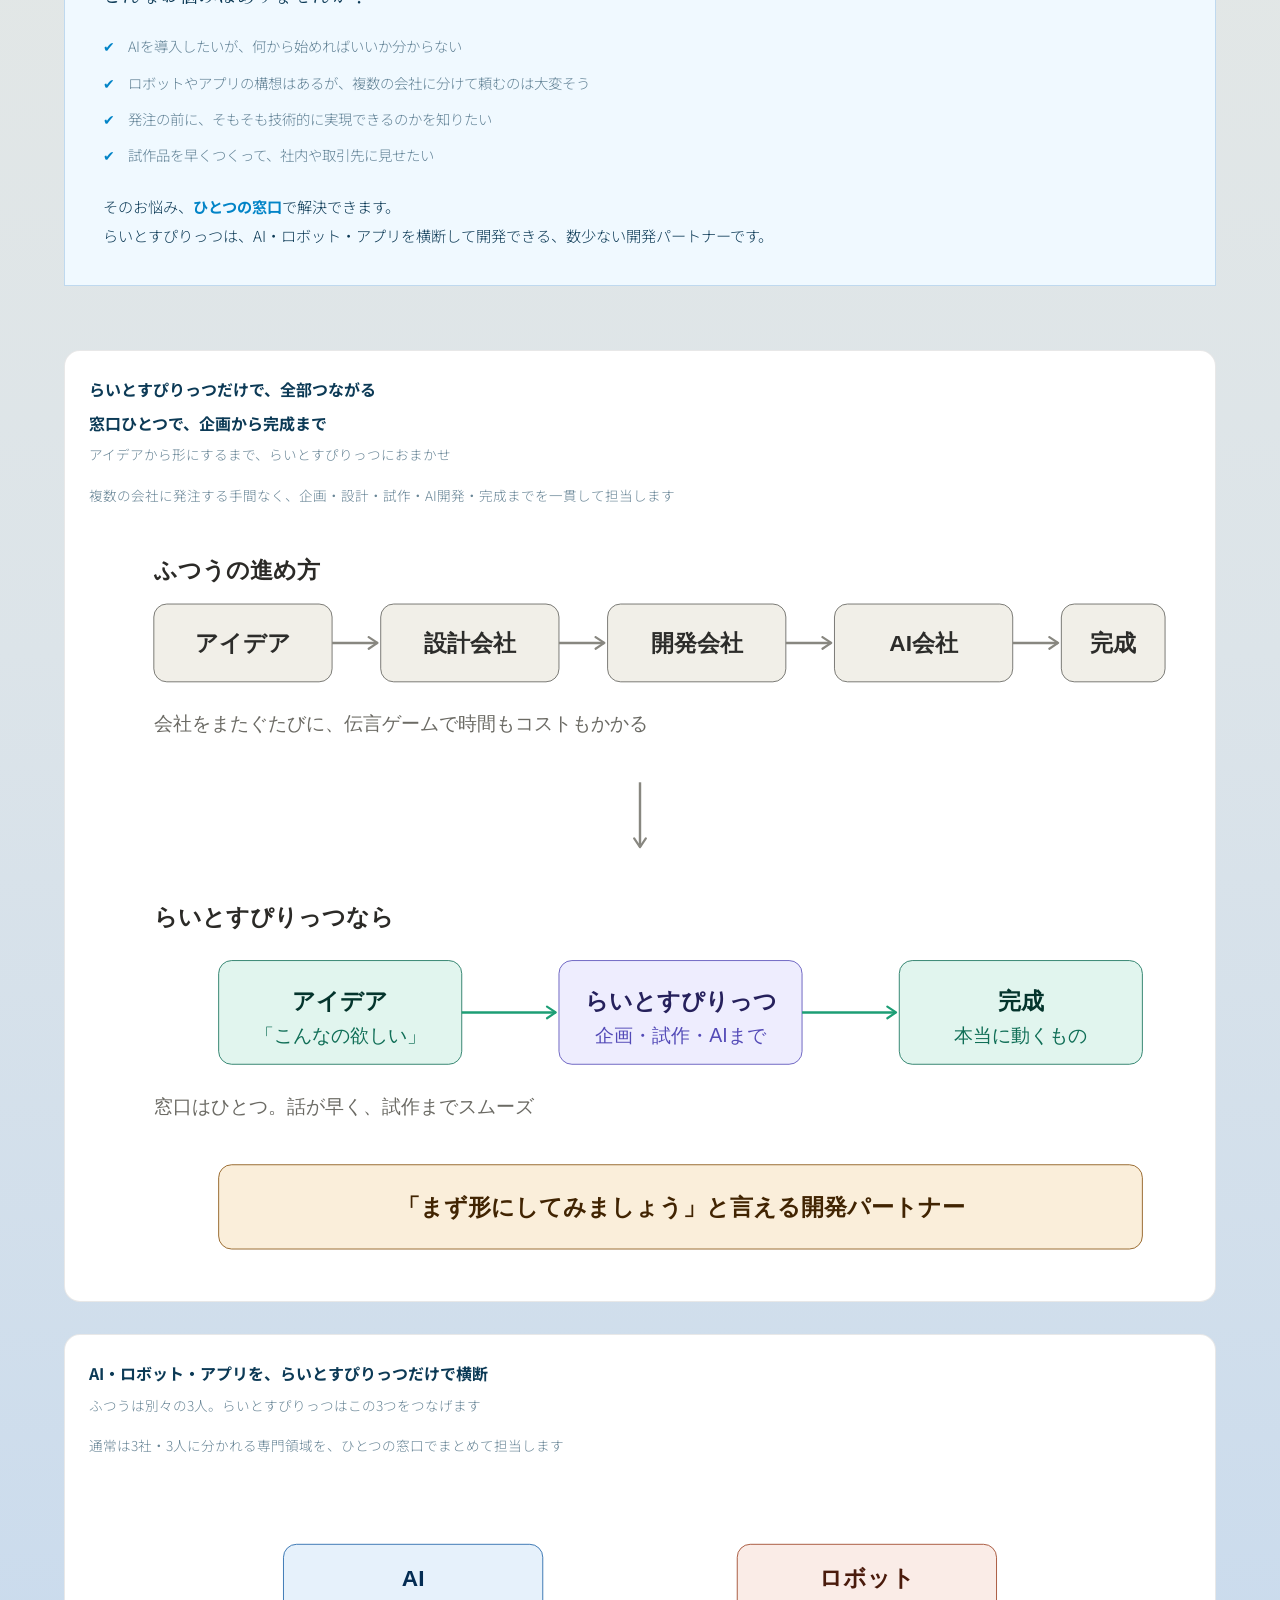
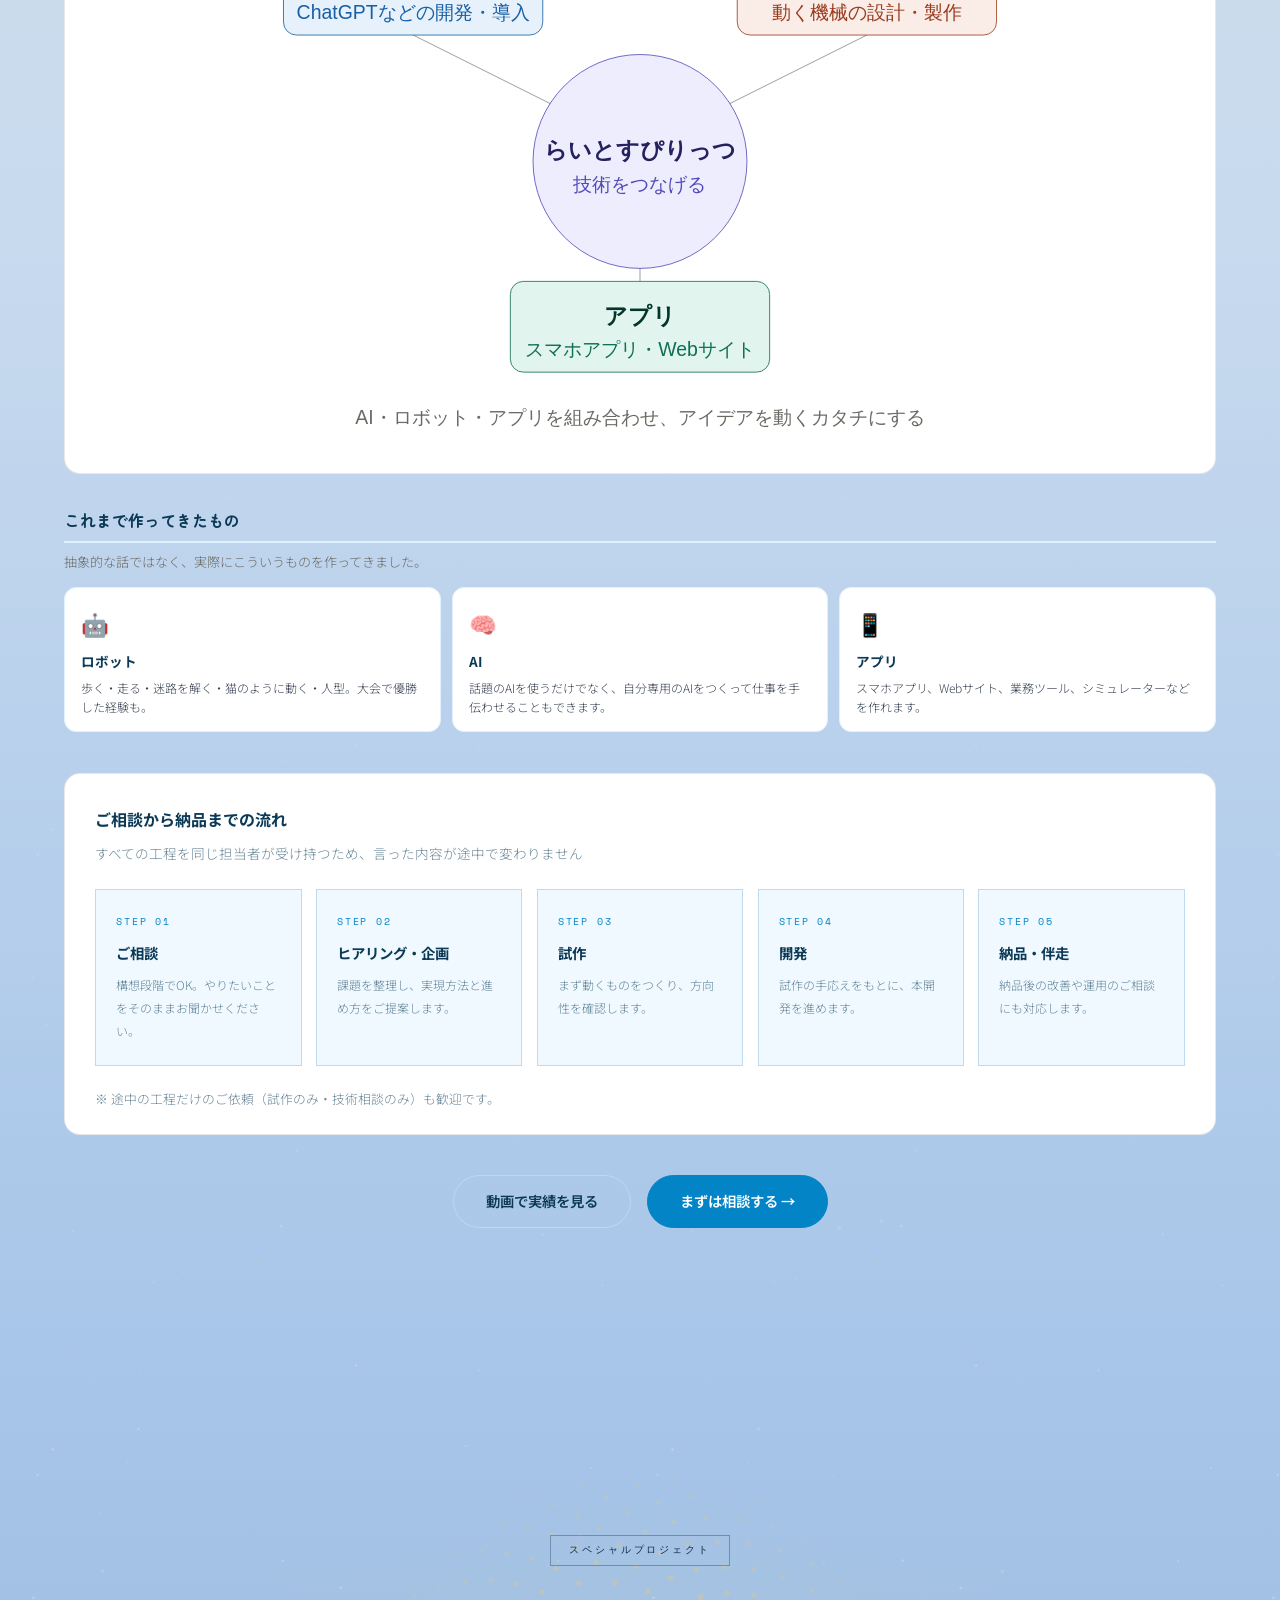
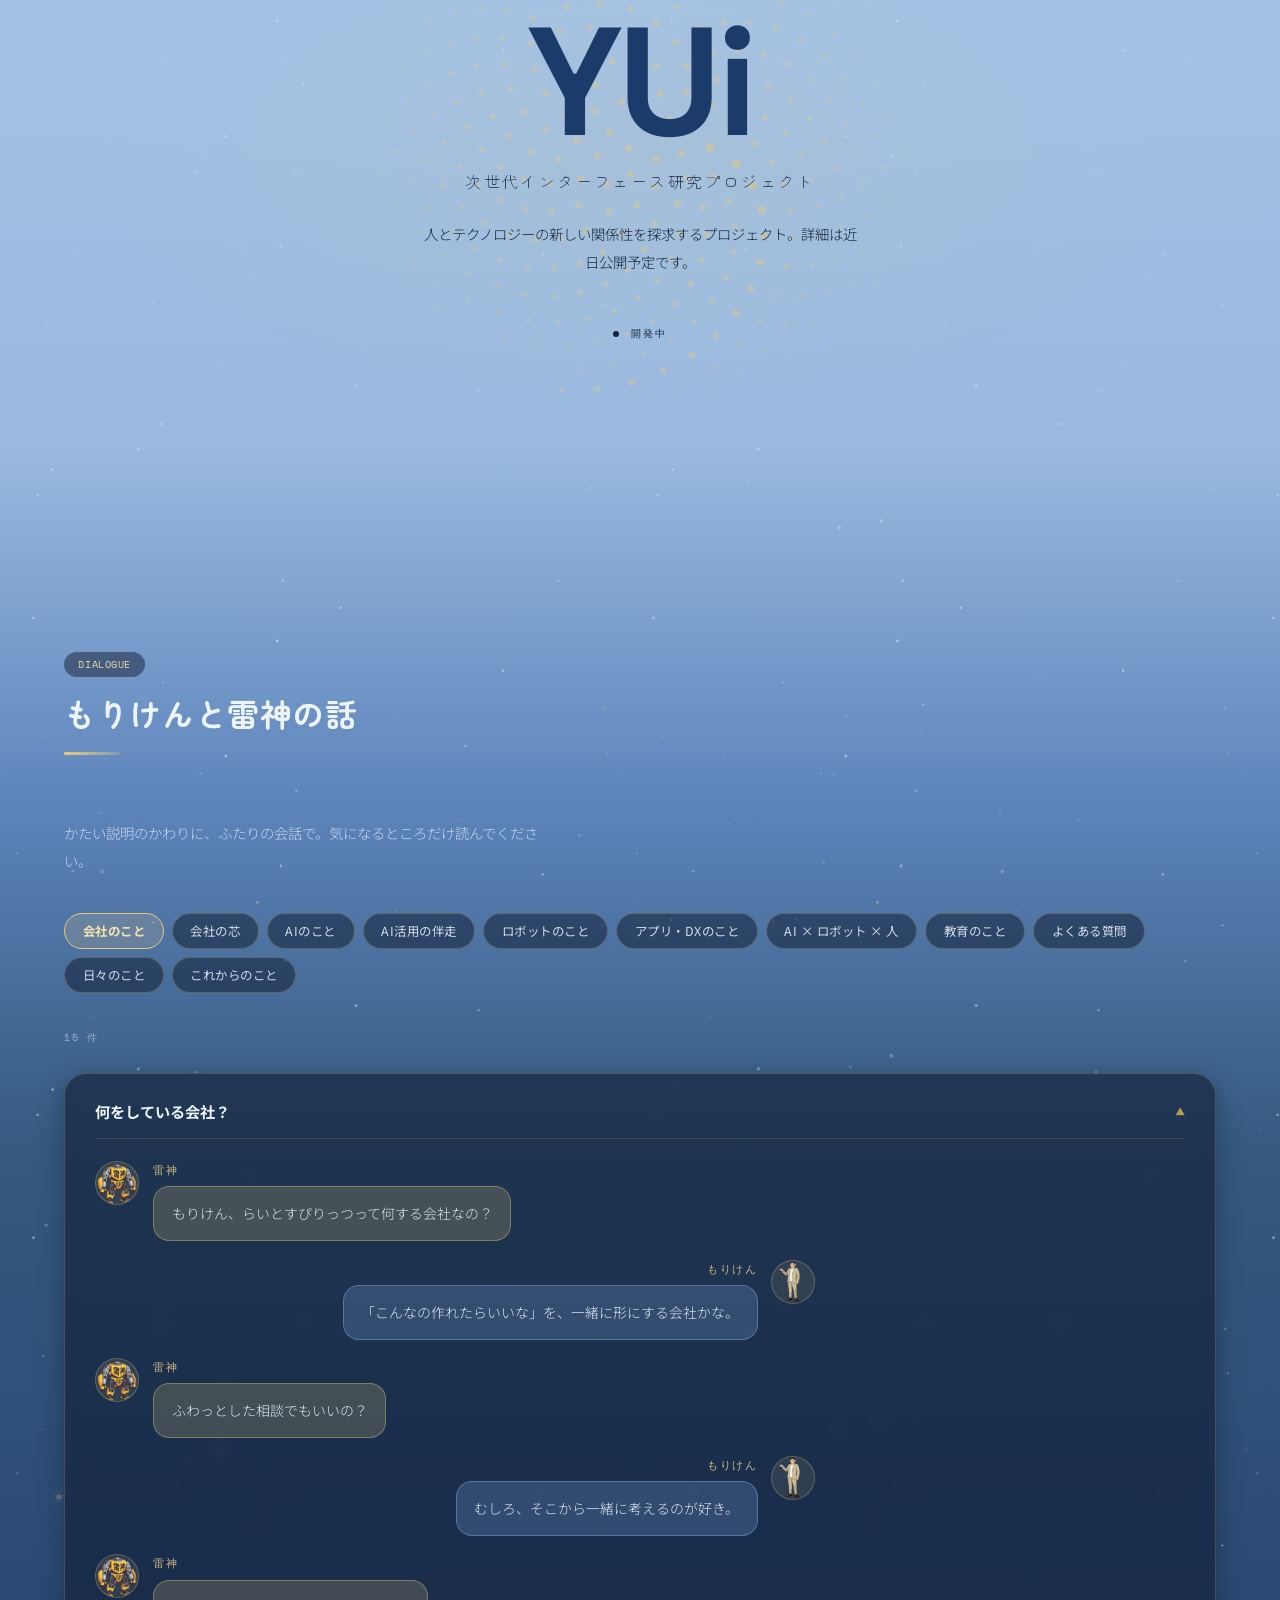
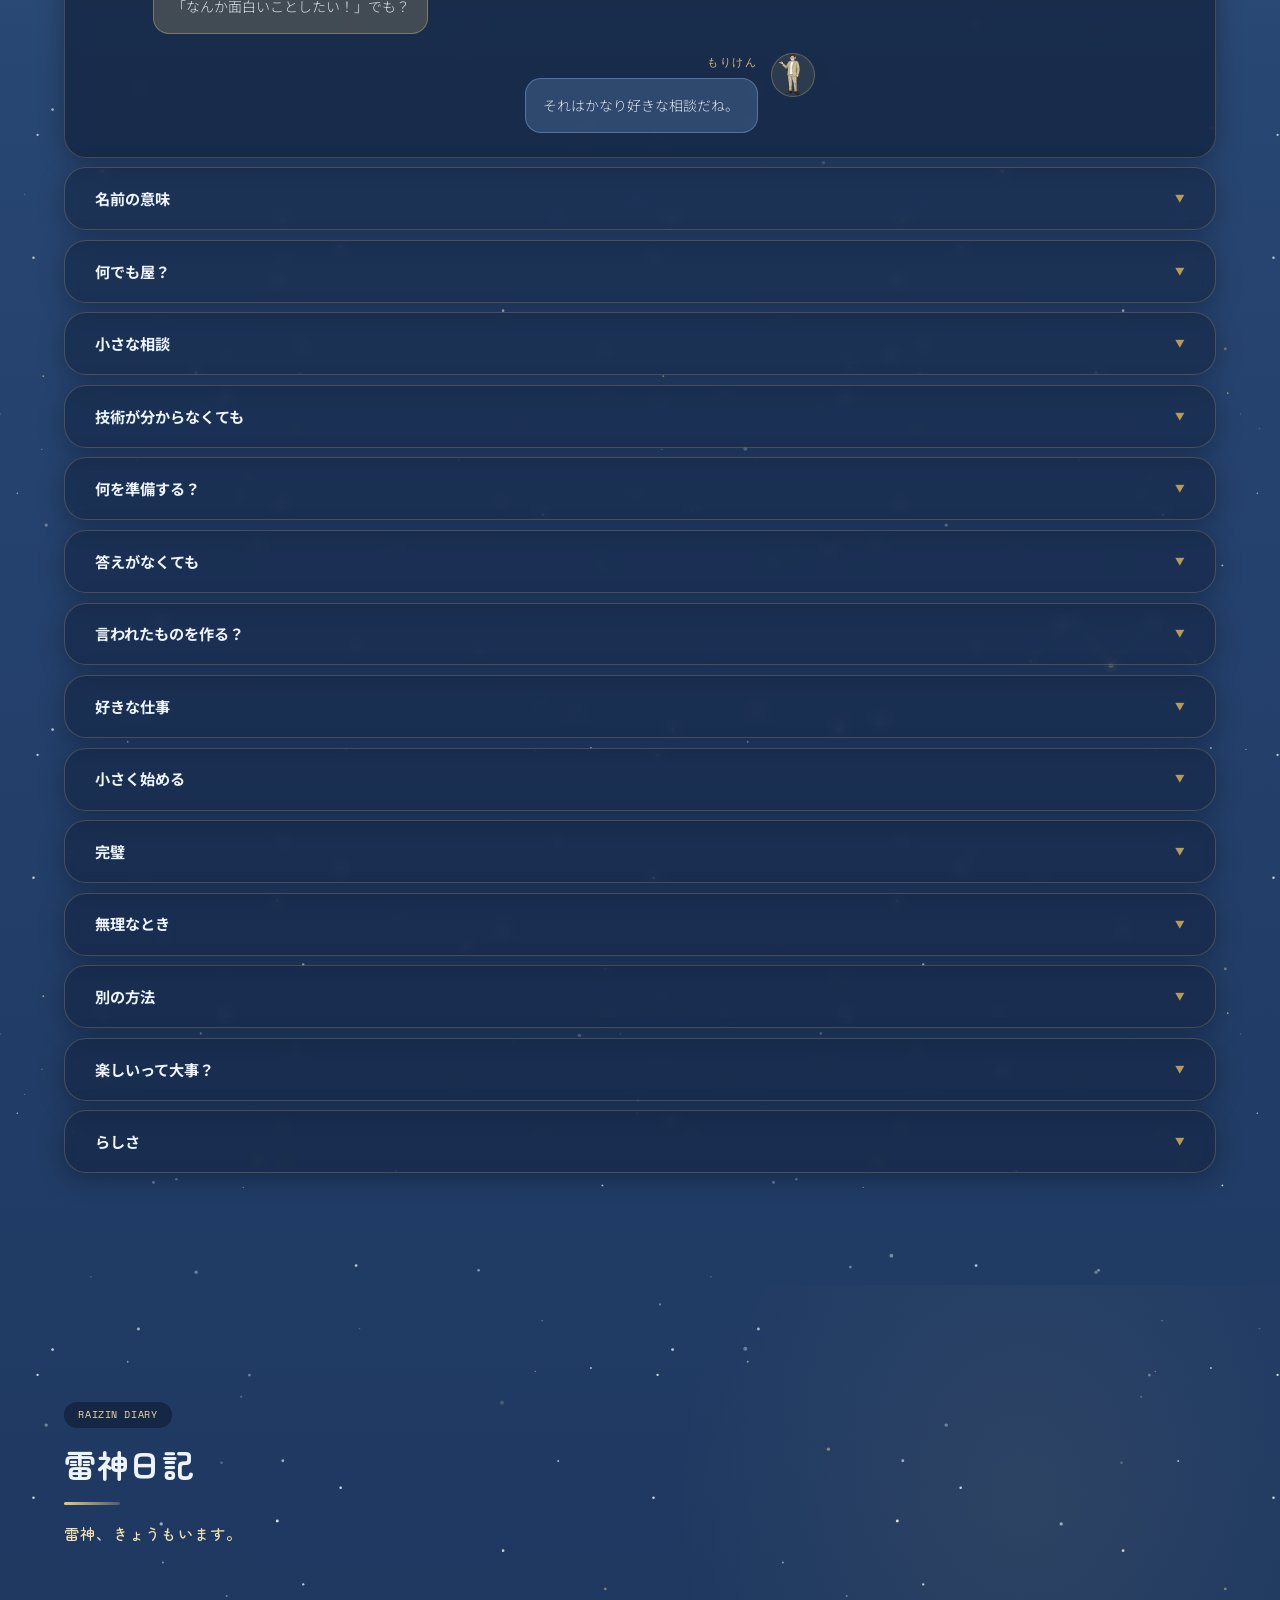
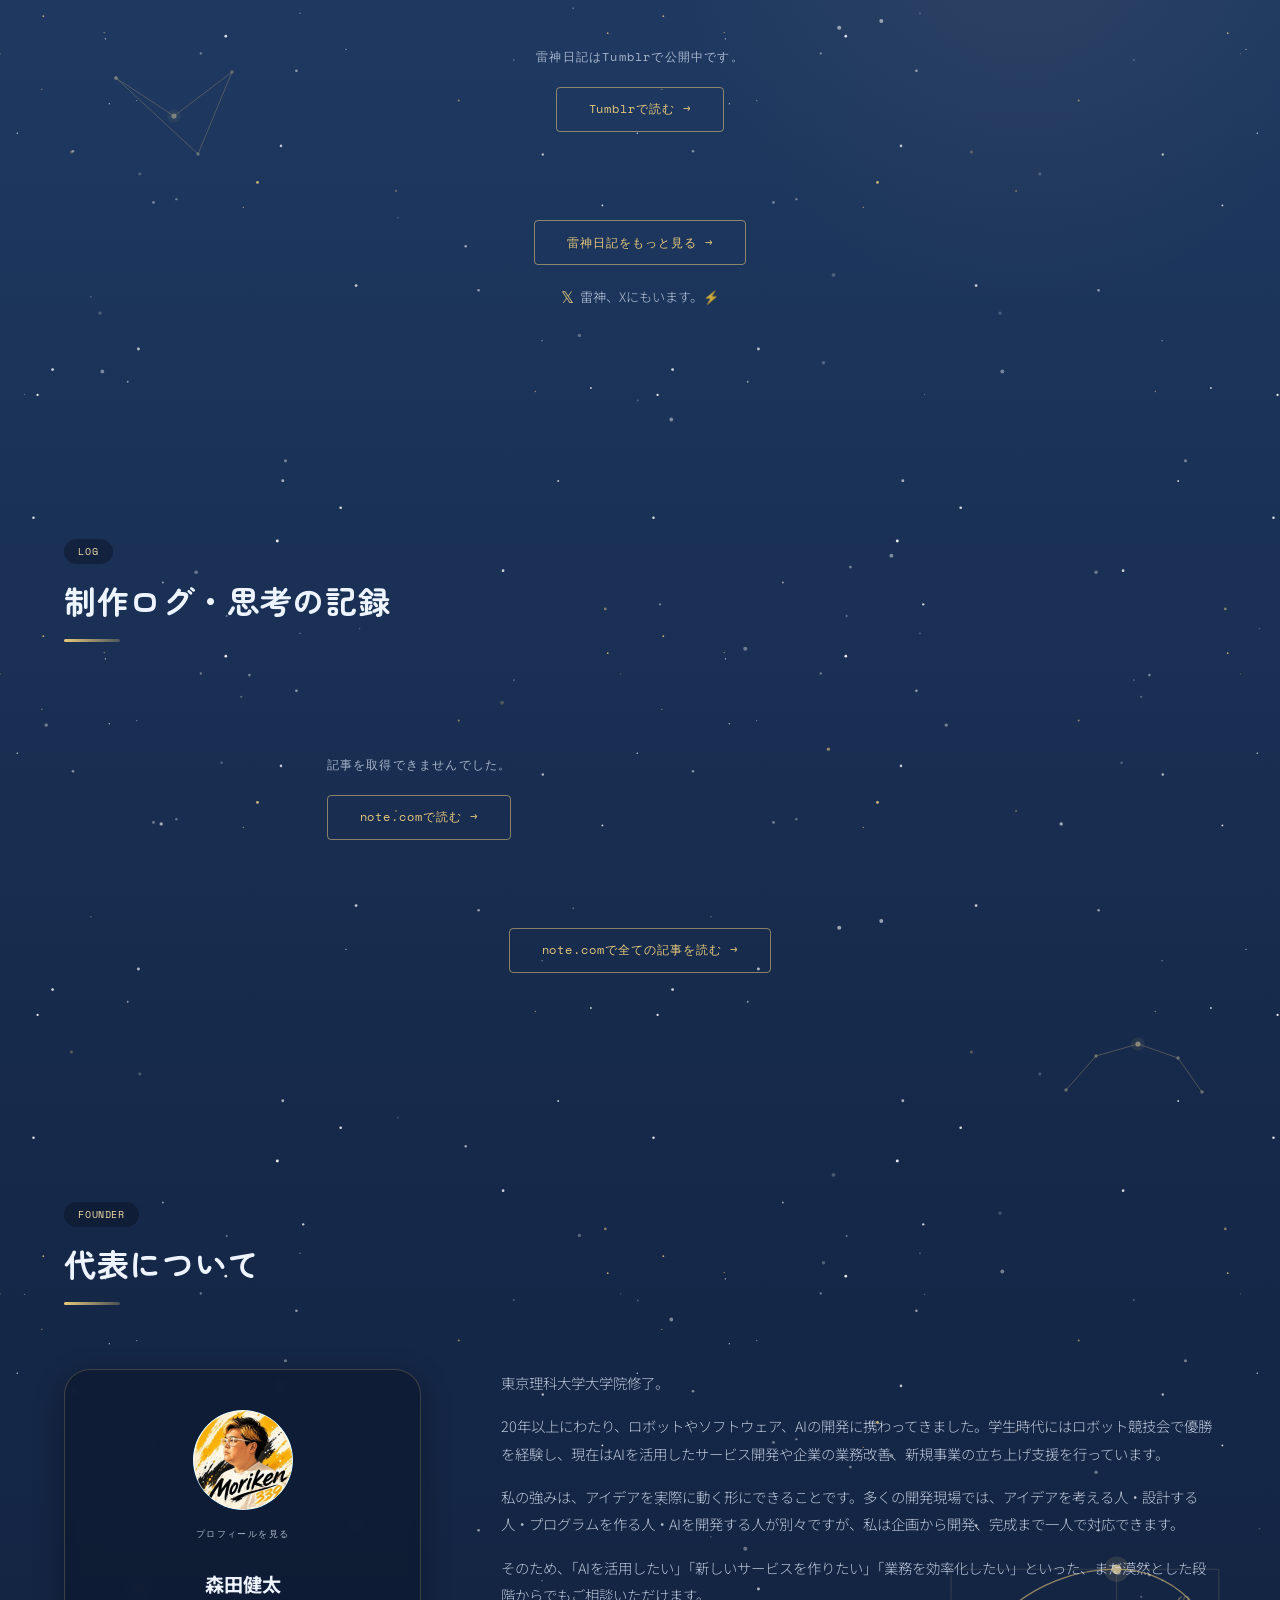
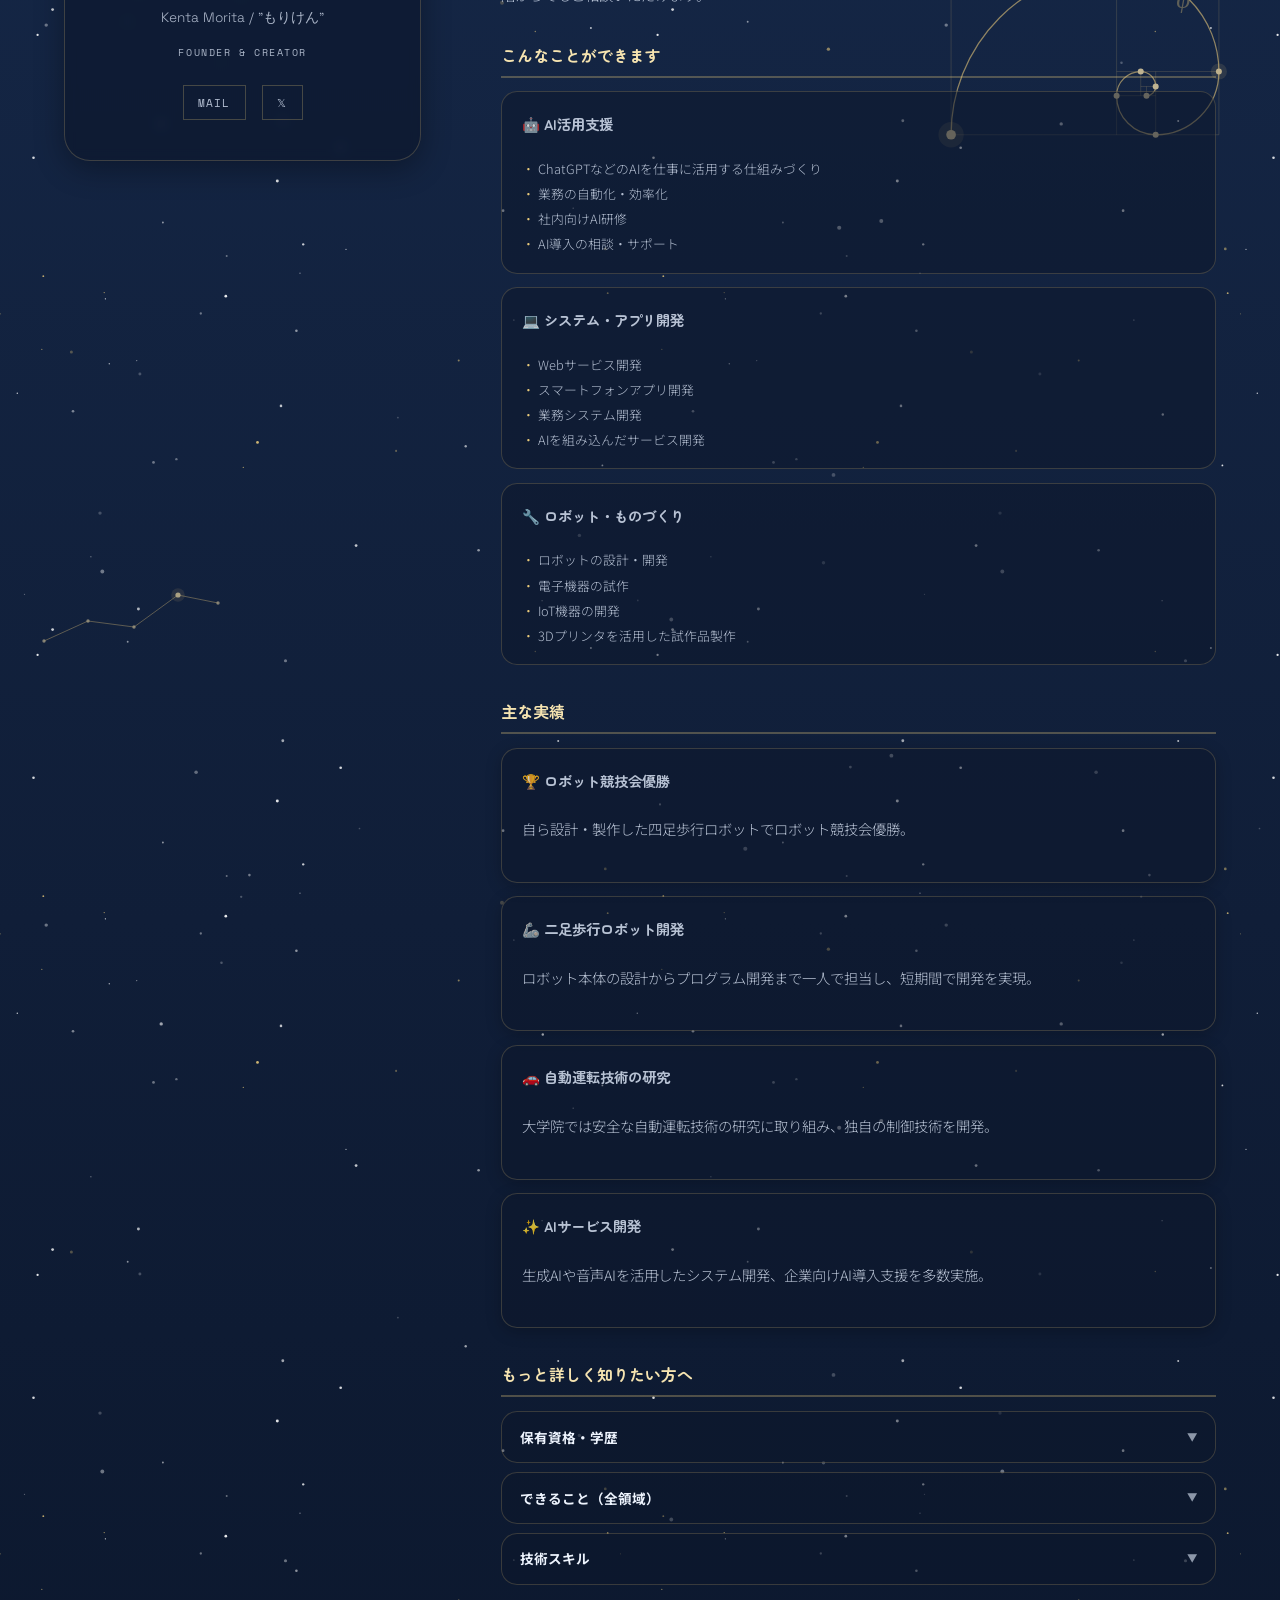
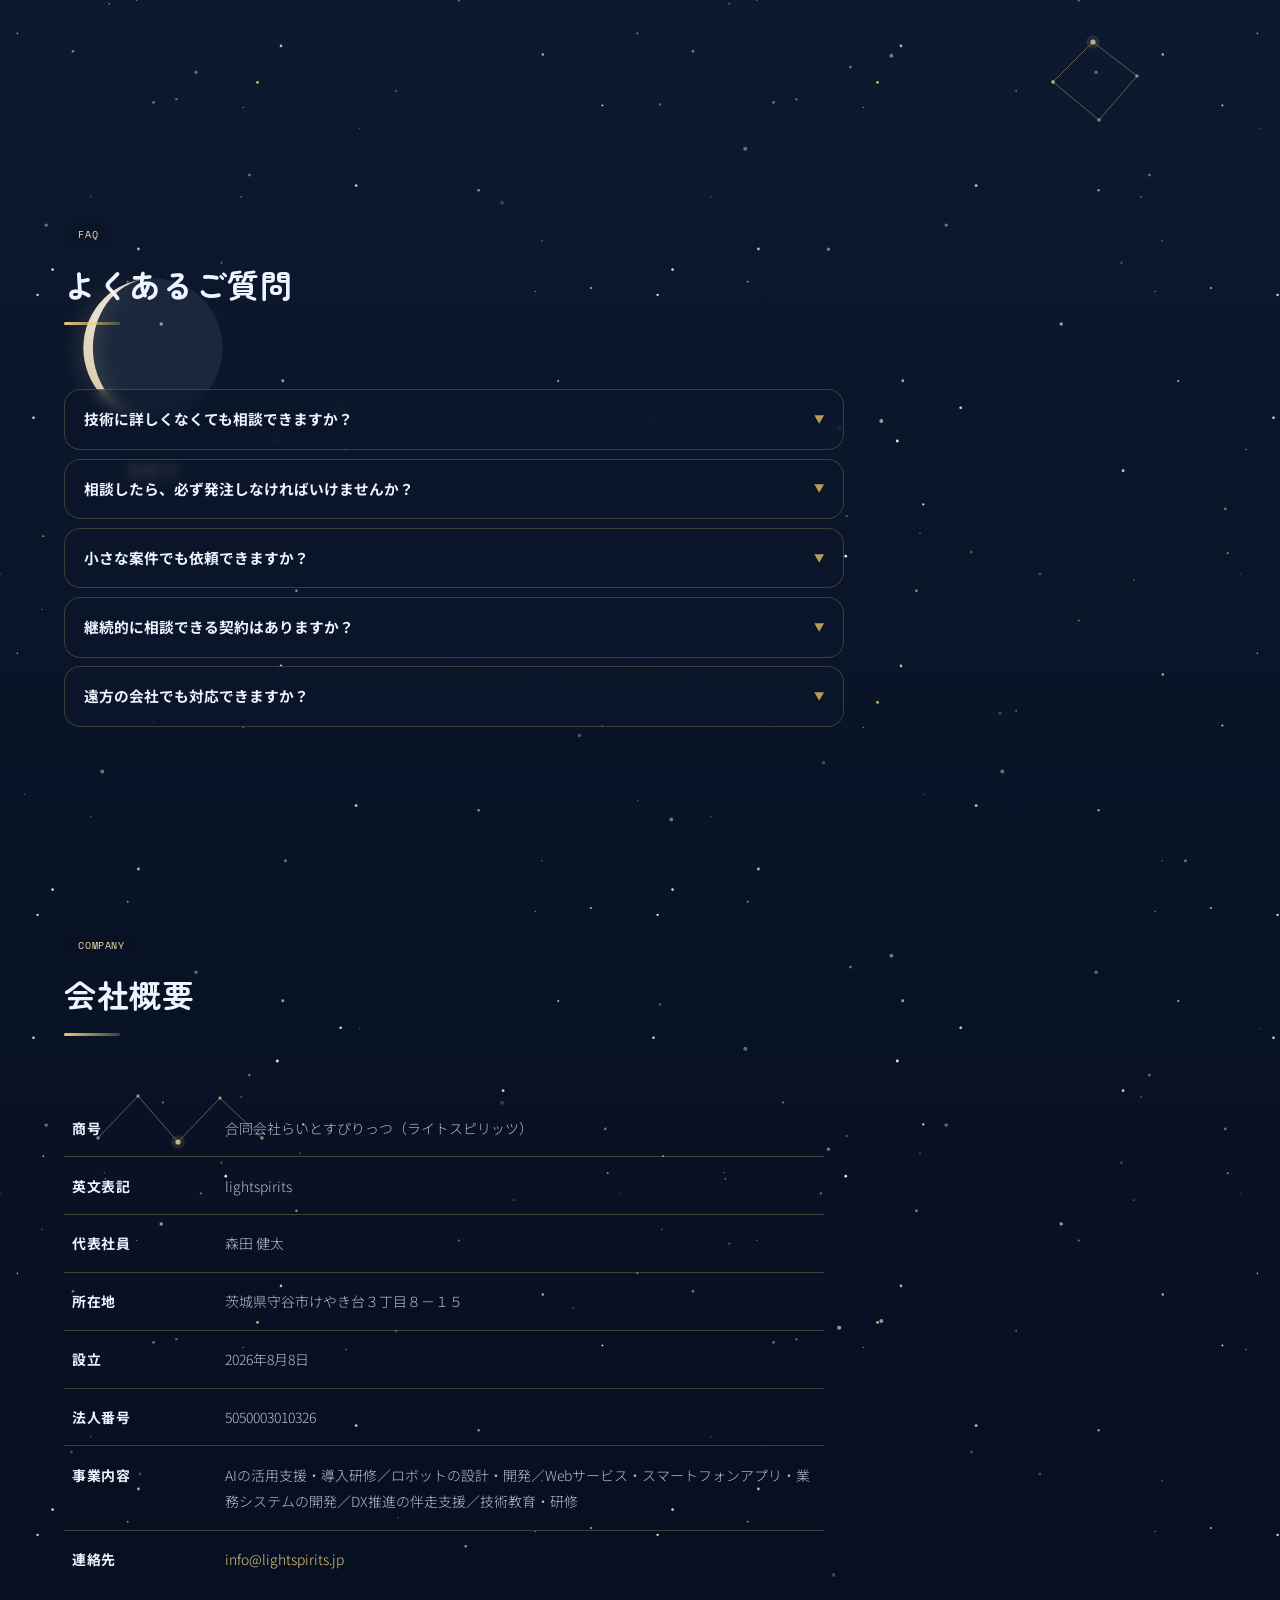
==== commit a7505773: "Light the words that say we light a fire ヒーローの「火を灯す」だけが暖色に染まり、ふわっと光がにじむ。 色は導火線 .fuse-spark と同じ火色（#F5" ====
--- a/index.html
+++ b/index.html
@@ -2844,6 +2844,55 @@
 [data-theme="general"] #raizin .note-more-link:hover{background:#E8C97A;color:#0A1226}
 [data-theme="general"] #blog .note-loading,
 [data-theme="general"] #raizin .raizin-loading{color:rgba(226,236,252,0.7)}
+
+/* ===== 理念を灯す — ヒーローの「火を灯す」だけが灯る =====
+   調整用の値はここだけ。色は既存のものだけを使う
+   （#F5C842 / #F5A623 は導火線 .fuse-spark と同じ火色、金は --gold 系）      */
+.hero-title-jp .ignite{
+  --ignite-hot:  #F5A623;              /* 火口。下端のいちばん熱いところ */
+  --ignite-mid:  #C9A84C;              /* = --gold */
+  --ignite-top:  #7A6428;              /* = --gold-dim。上端は落ち着かせる */
+  --ignite-glow:     rgba(245,200,66,0.55);   /* にじみ・近 */
+  --ignite-glow-far: rgba(245,166,35,0.28);   /* にじみ・遠 */
+  --ignite-dur: 900ms;                 /* 灯るまでの時間 */
+
+  display:inline-block;
+  /* 灯っていない間は下の文字色がそのまま見える。背景は控えている */
+  background-image:linear-gradient(0deg,
+    var(--ignite-hot) 0%,
+    var(--ignite-mid) 52%,
+    var(--ignite-top) 100%);
+  -webkit-background-clip:text;
+          background-clip:text;
+  -webkit-text-fill-color:currentColor;
+  filter:drop-shadow(0 0 0 rgba(245,200,66,0)) drop-shadow(0 0 0 rgba(245,166,35,0));
+  transition:-webkit-text-fill-color var(--ignite-dur) ease,
+             filter var(--ignite-dur) ease;
+}
+/* 灯った状態。background-clip:text が効く環境でだけ文字を透かす */
+@supports ((-webkit-background-clip:text) or (background-clip:text)){
+  .hero-title-jp .ignite.is-lit{
+    -webkit-text-fill-color:transparent;
+    filter:drop-shadow(0 0 8px var(--ignite-glow))
+           drop-shadow(0 0 22px var(--ignite-glow-far));
+  }
+  @media (hover:hover) and (pointer:fine){
+    .hero-title-jp .ignite:hover{
+      -webkit-text-fill-color:transparent;
+      filter:drop-shadow(0 0 8px var(--ignite-glow))
+             drop-shadow(0 0 22px var(--ignite-glow-far));
+    }
+  }
+}
+/* 動きを減らす設定のときは、初めから静かに暖色。アニメーションはしない */
+@media (prefers-reduced-motion:reduce){
+  .hero-title-jp .ignite{
+    transition:none;
+    -webkit-text-fill-color:transparent;
+    filter:none;
+  }
+}
+
 </style>
 </head>
 <body>
@@ -3027,7 +3076,7 @@
         可能性が<br>
         広がる
       </h1>
-      <p class="hero-title-jp">あなたの知的好奇心に、火を灯す</p>
+      <p class="hero-title-jp">あなたの知的好奇心に、<span class="ignite" id="heroIgnite">火を灯す</span></p>
       <p class="hero-sub">
         さわってみる、仕組みを知る、つくってみる。<br>
         らいとすぴりっつは、「楽しい」を起点に<br>
@@ -5057,5 +5106,40 @@
   });
 })();
 </script>
+<!-- 理念を灯す — ホバーできない環境では、ヒーローが見えてから一度だけ灯す -->
+<script>
+(function(){
+  var el = document.getElementById('heroIgnite');
+  if (!el) return;
+
+  var IGNITE_DELAY_MS = 1400;   // 表示されてから灯るまで（調整用）
+
+  // 動きを減らす設定のときは CSS が静的に暖色にしている。JSは何もしない
+  if (window.matchMedia('(prefers-reduced-motion: reduce)').matches) return;
+  // ホバーできる環境は CSS の :hover にまかせる
+  if (window.matchMedia('(hover:hover) and (pointer:fine)').matches) return;
+
+  var hero = document.getElementById('hero') || el;
+  var done = false;
+
+  function visible(){
+    var r = hero.getBoundingClientRect();
+    return r.bottom > 0 && r.top < window.innerHeight;
+  }
+  function light(){
+    if (done) return;
+    done = true;                              // 一度灯したら消さない
+    el.classList.add('is-lit');
+    window.removeEventListener('scroll', onScroll);
+  }
+  function onScroll(){ if (visible()) light(); }
+
+  setTimeout(function(){
+    if (visible()) { light(); return; }
+    // 灯る前に読み飛ばされていたら、戻ってきたときに灯す
+    window.addEventListener('scroll', onScroll, {passive:true});
+  }, IGNITE_DELAY_MS);
+})();
+</script>
 </body>
 </html>
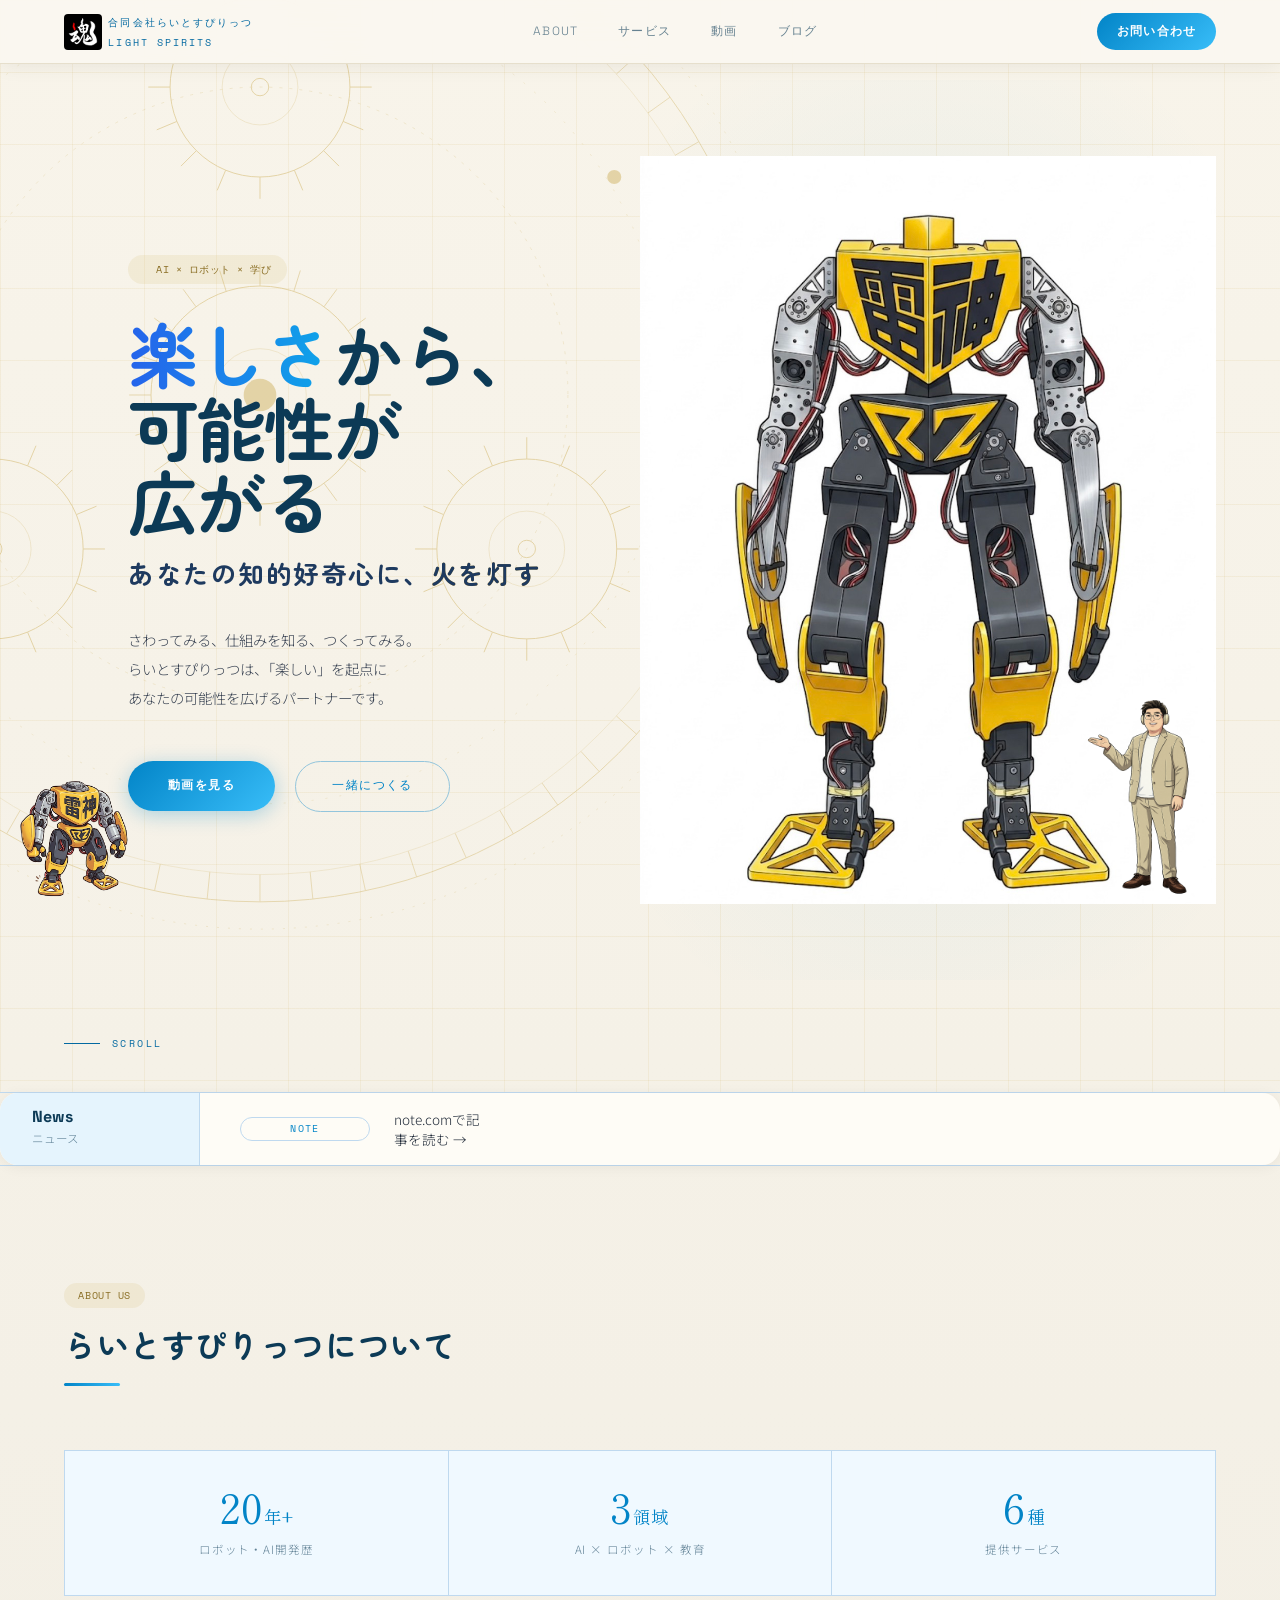
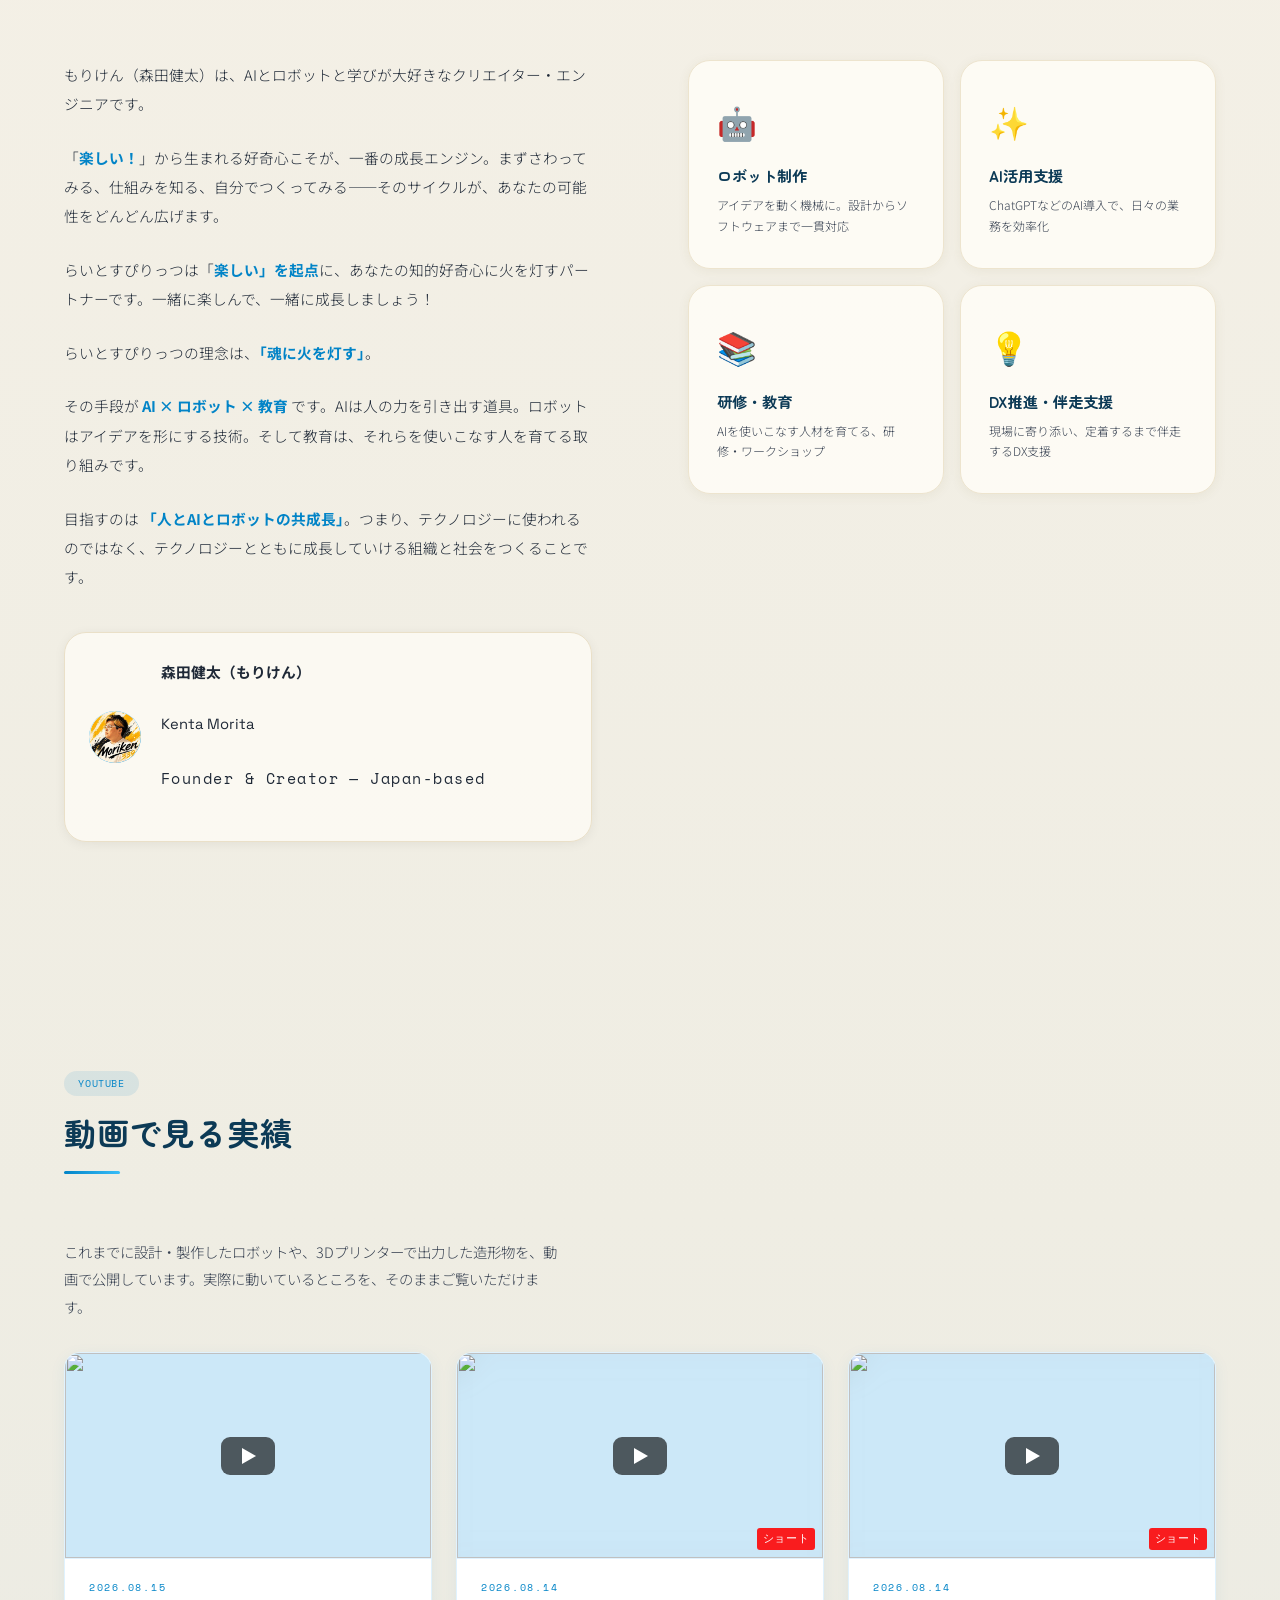
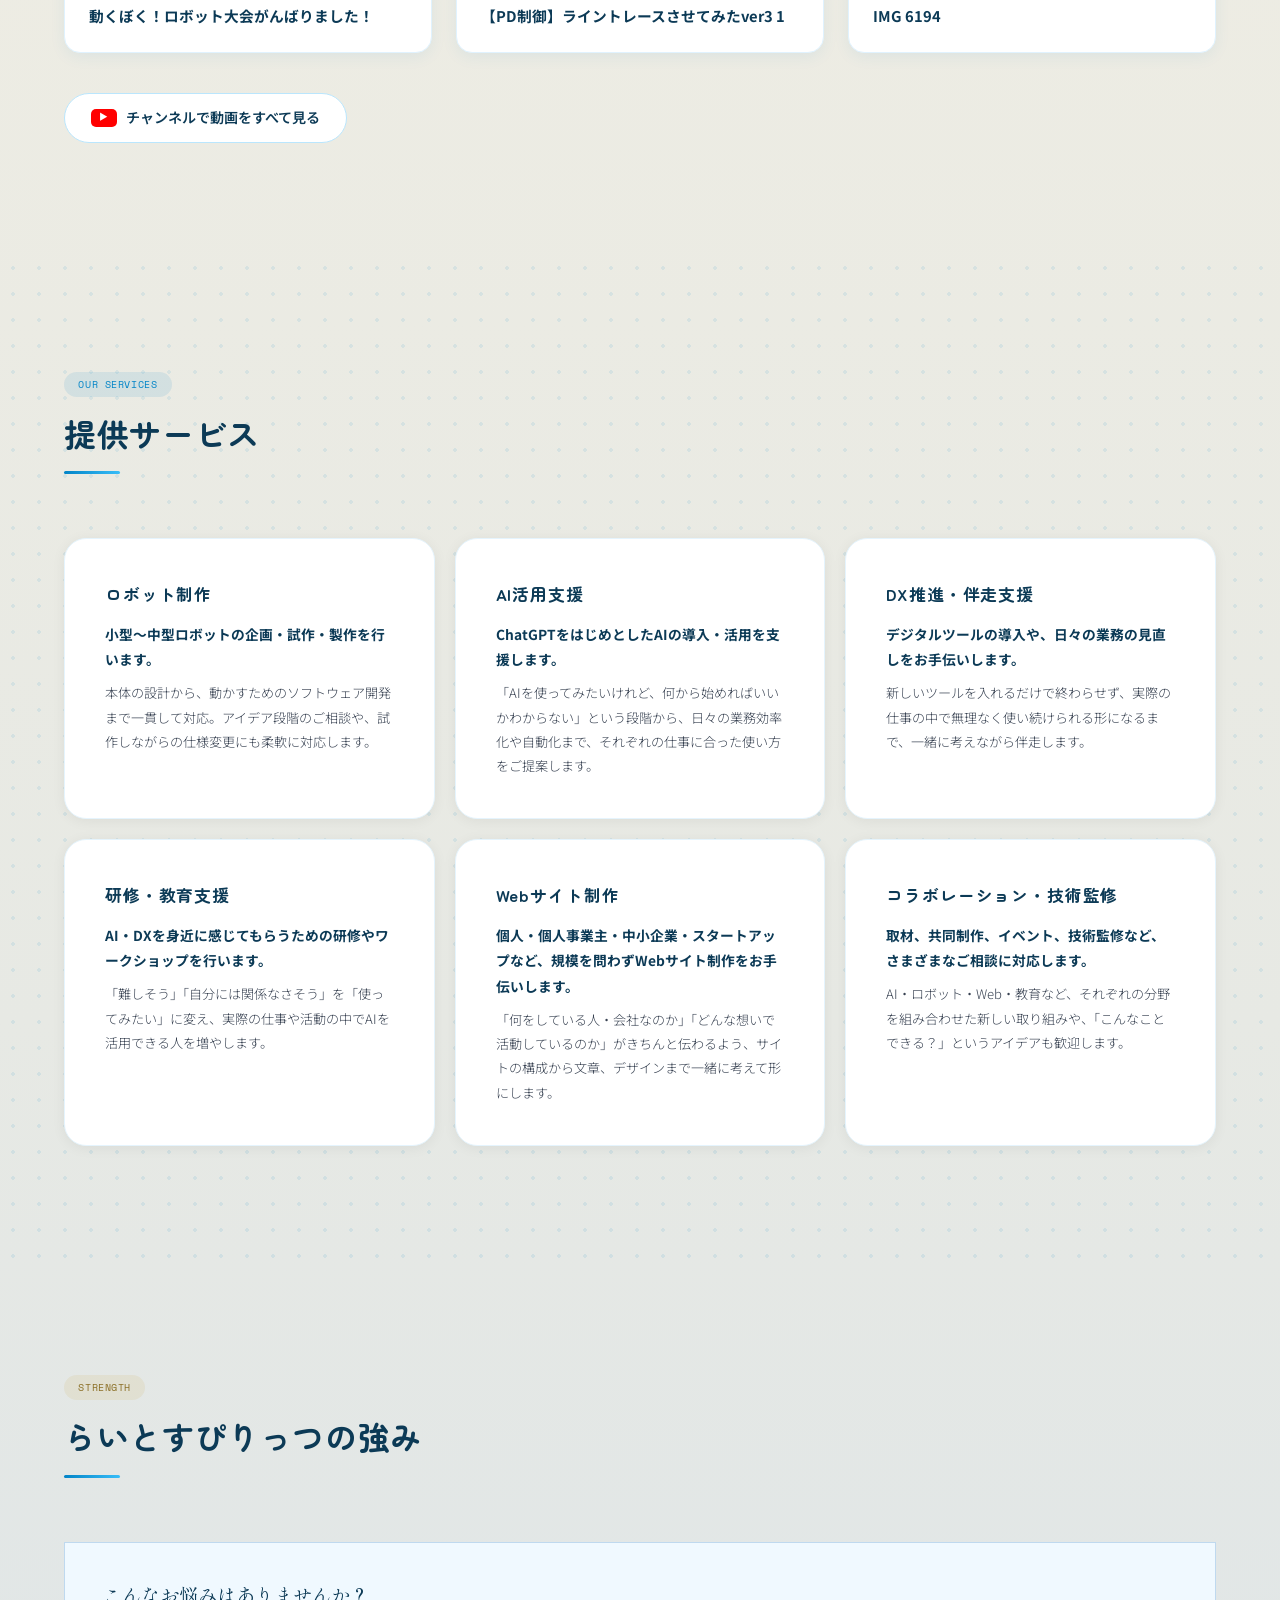
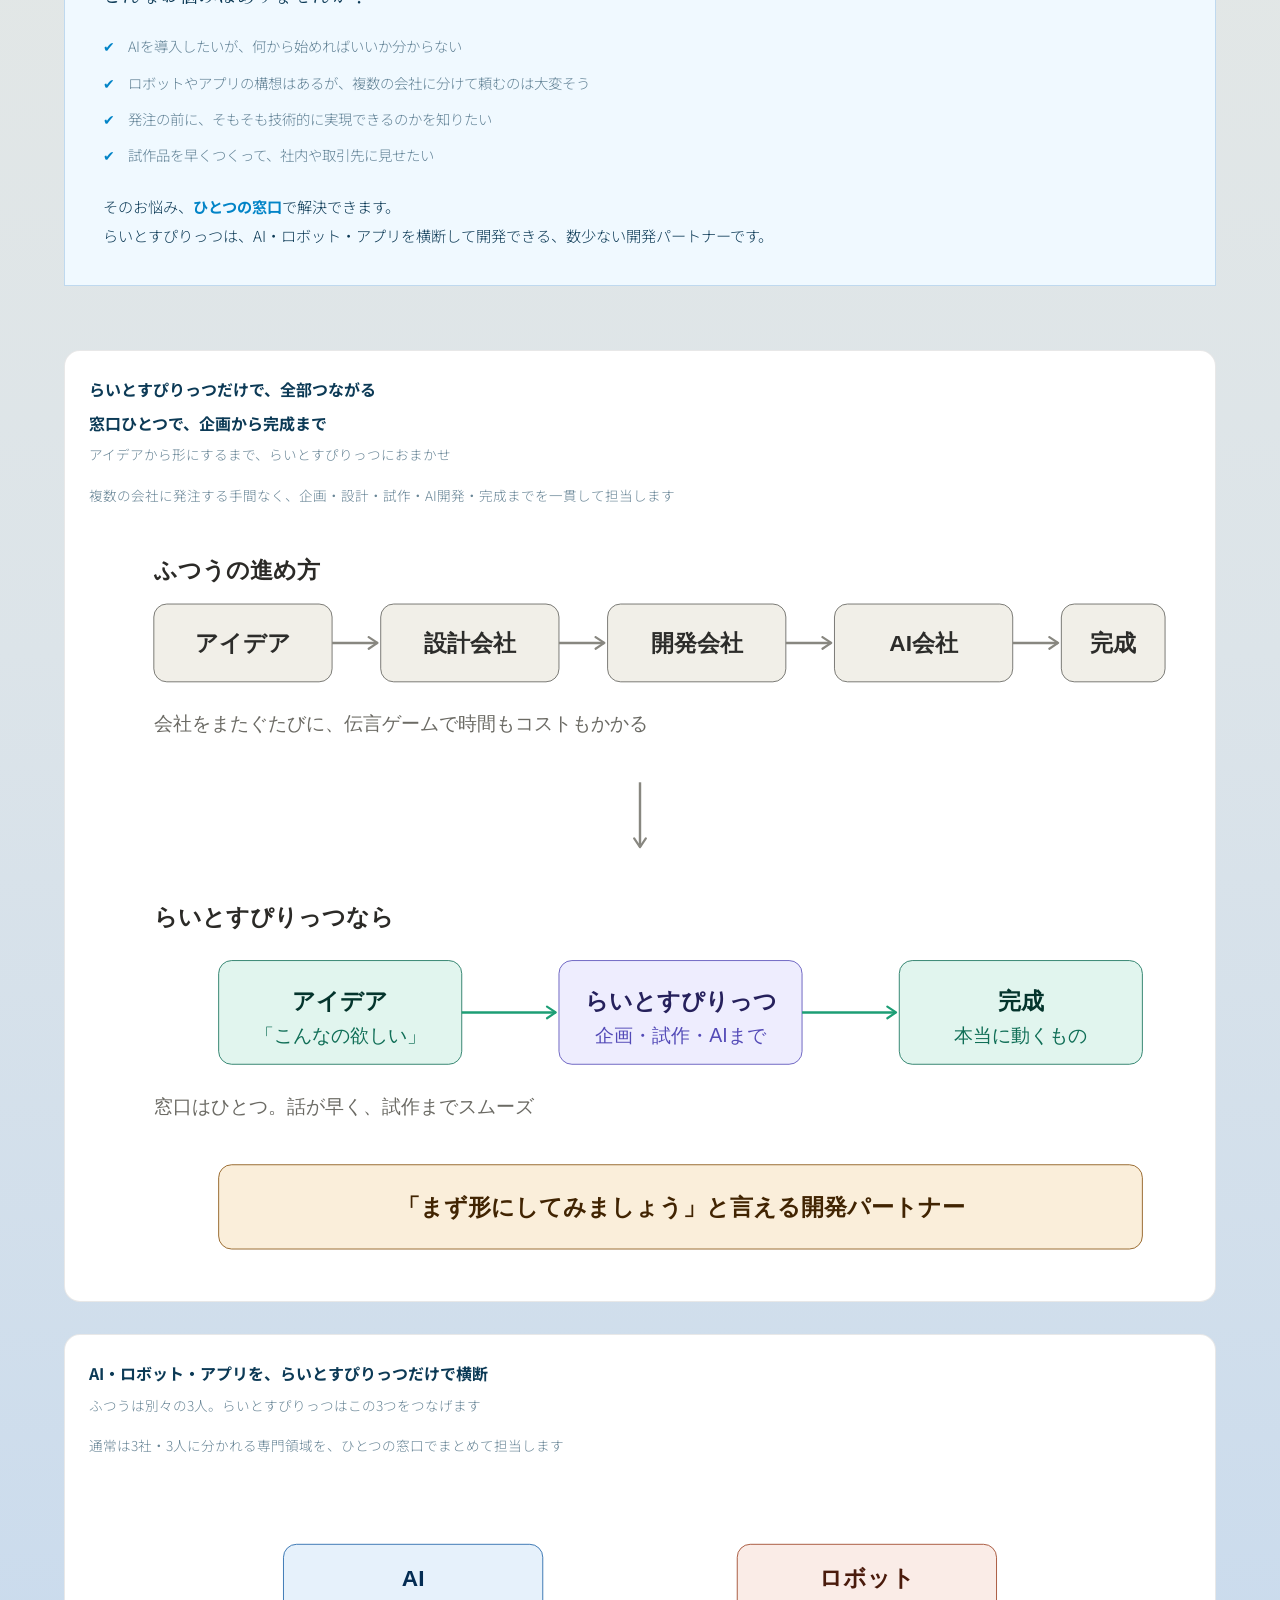
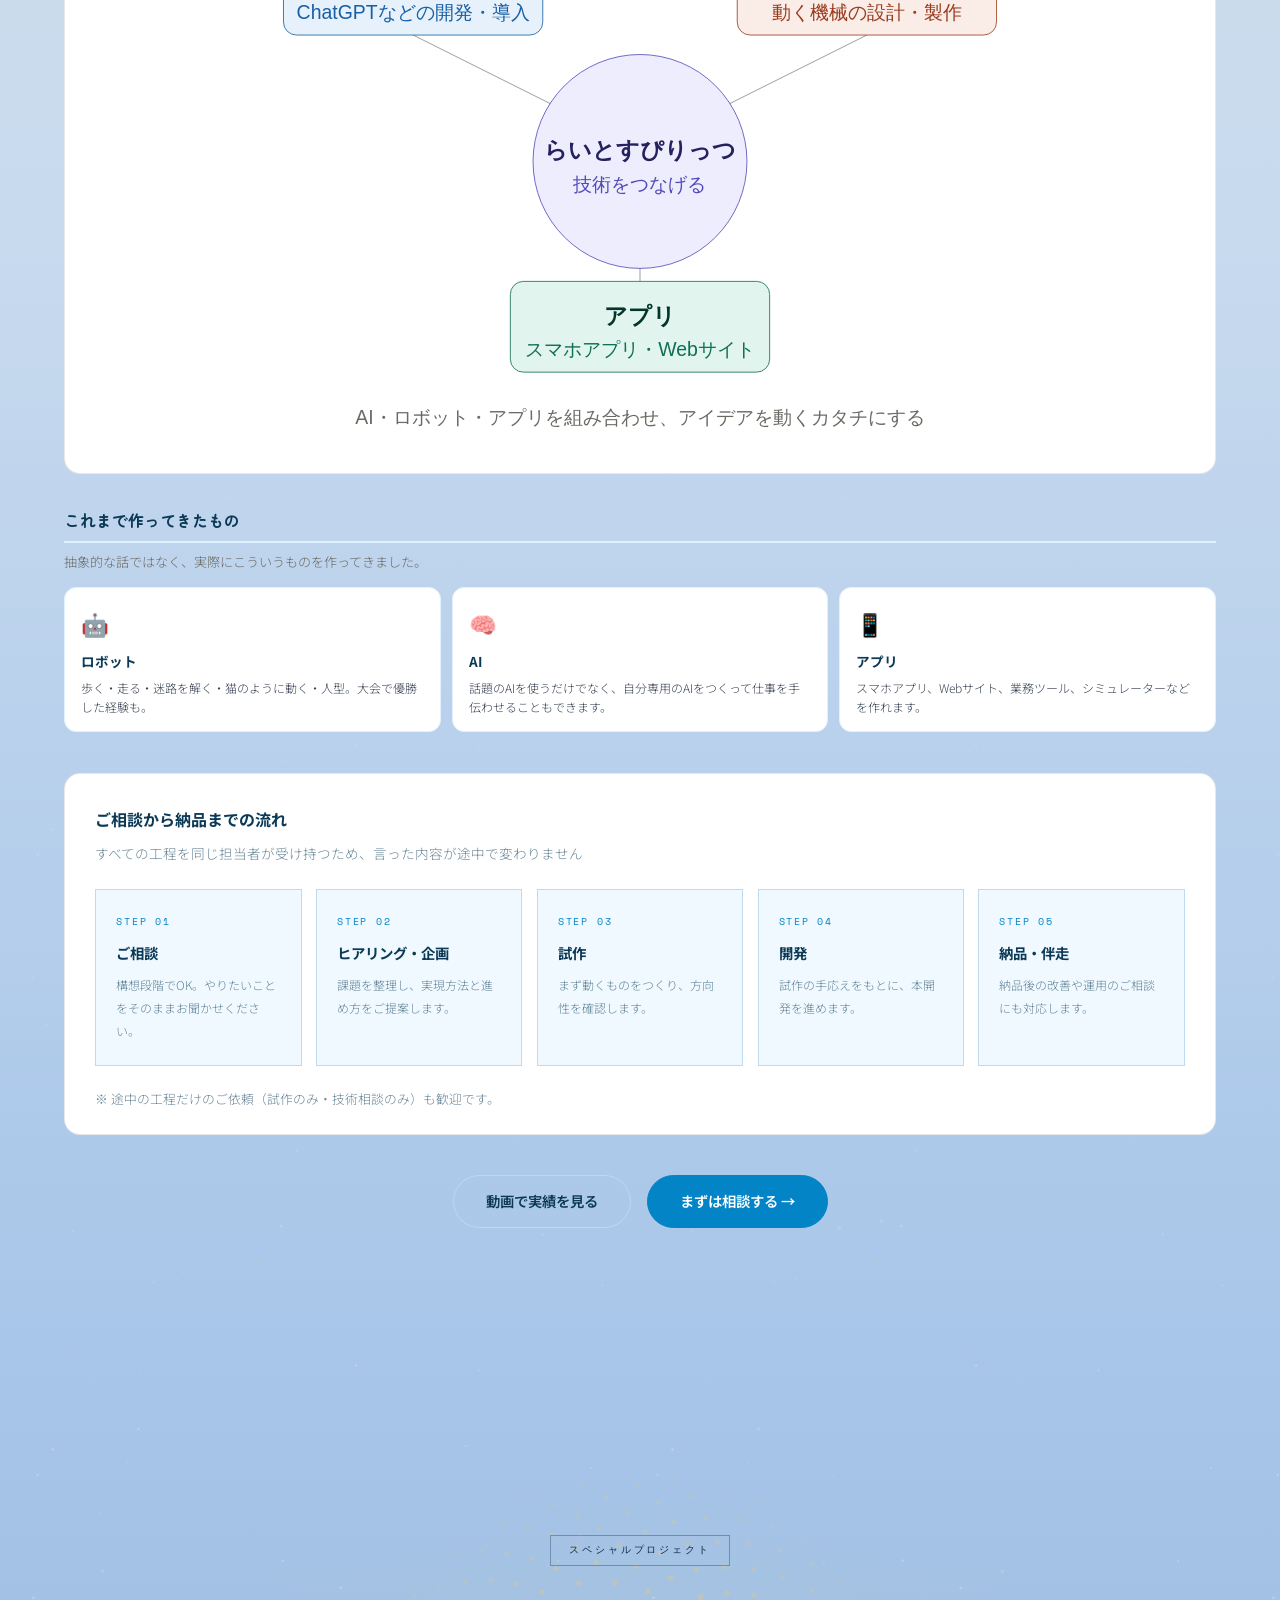
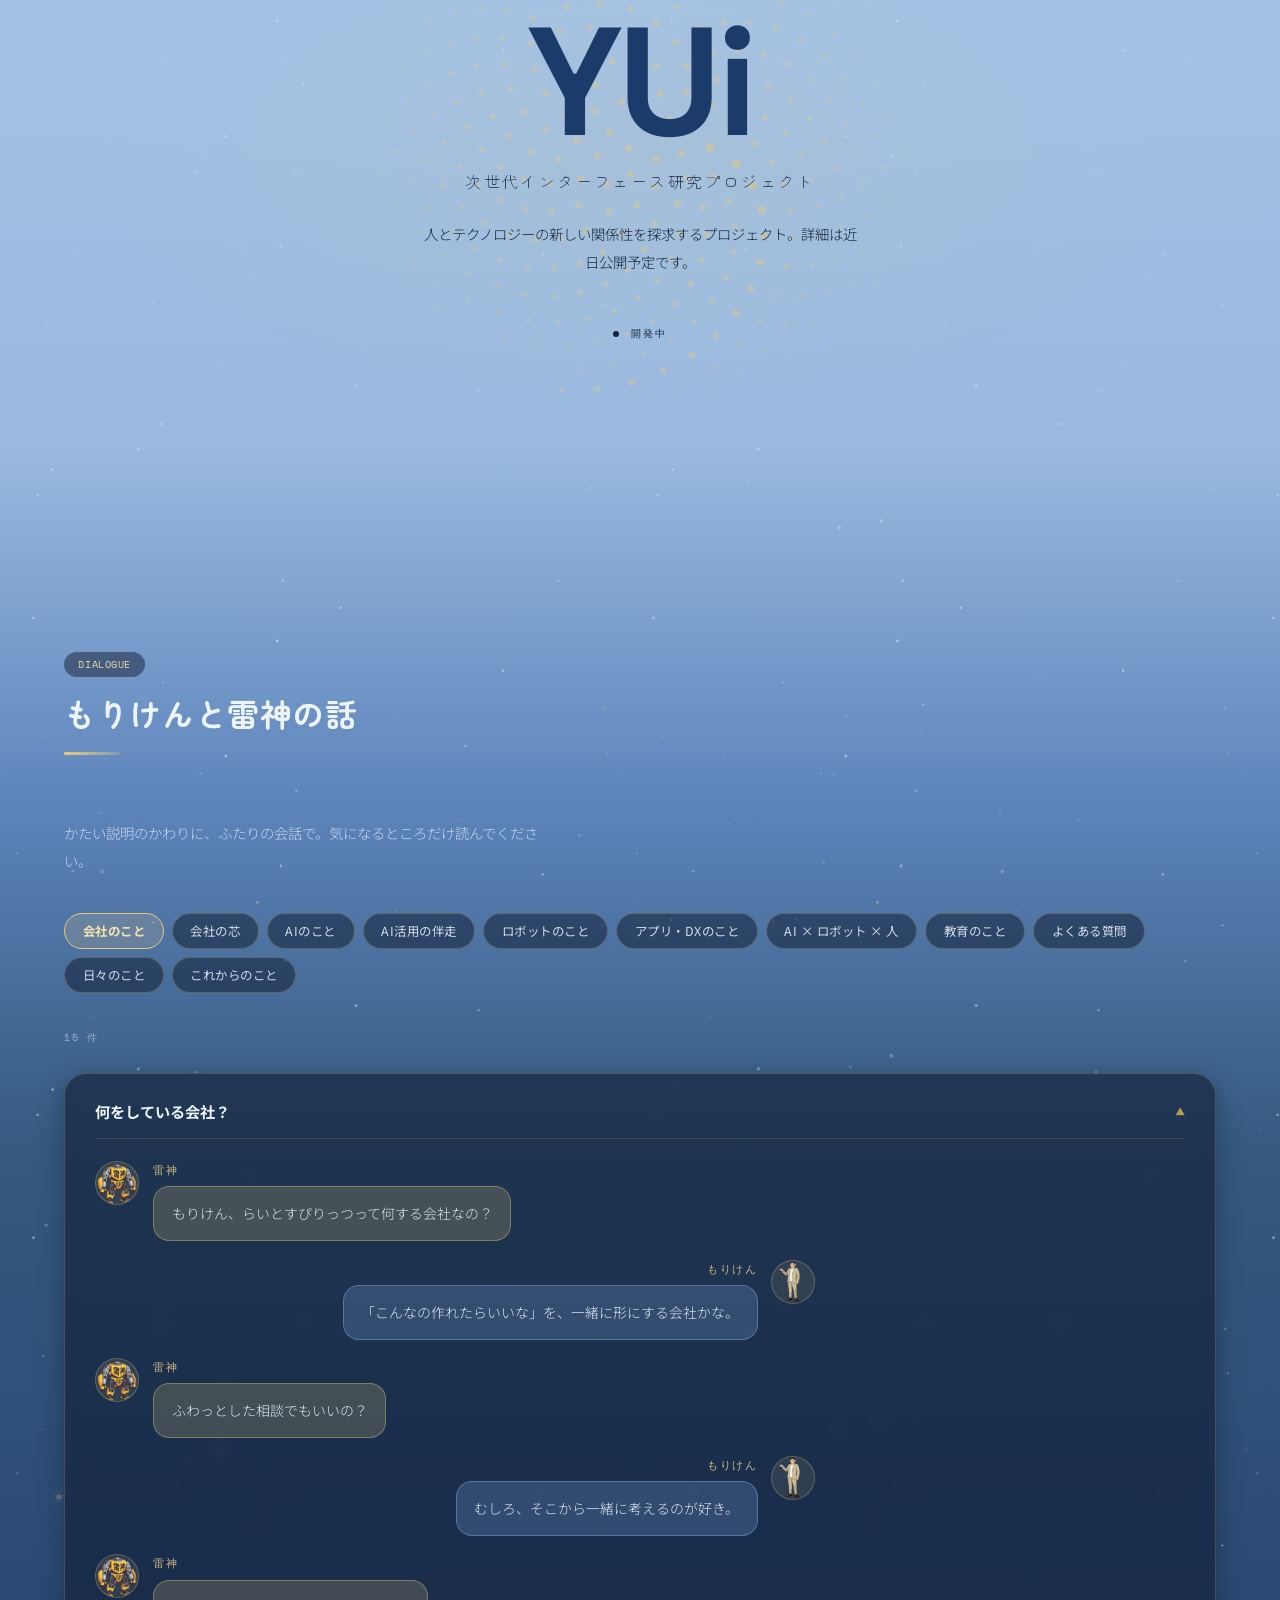
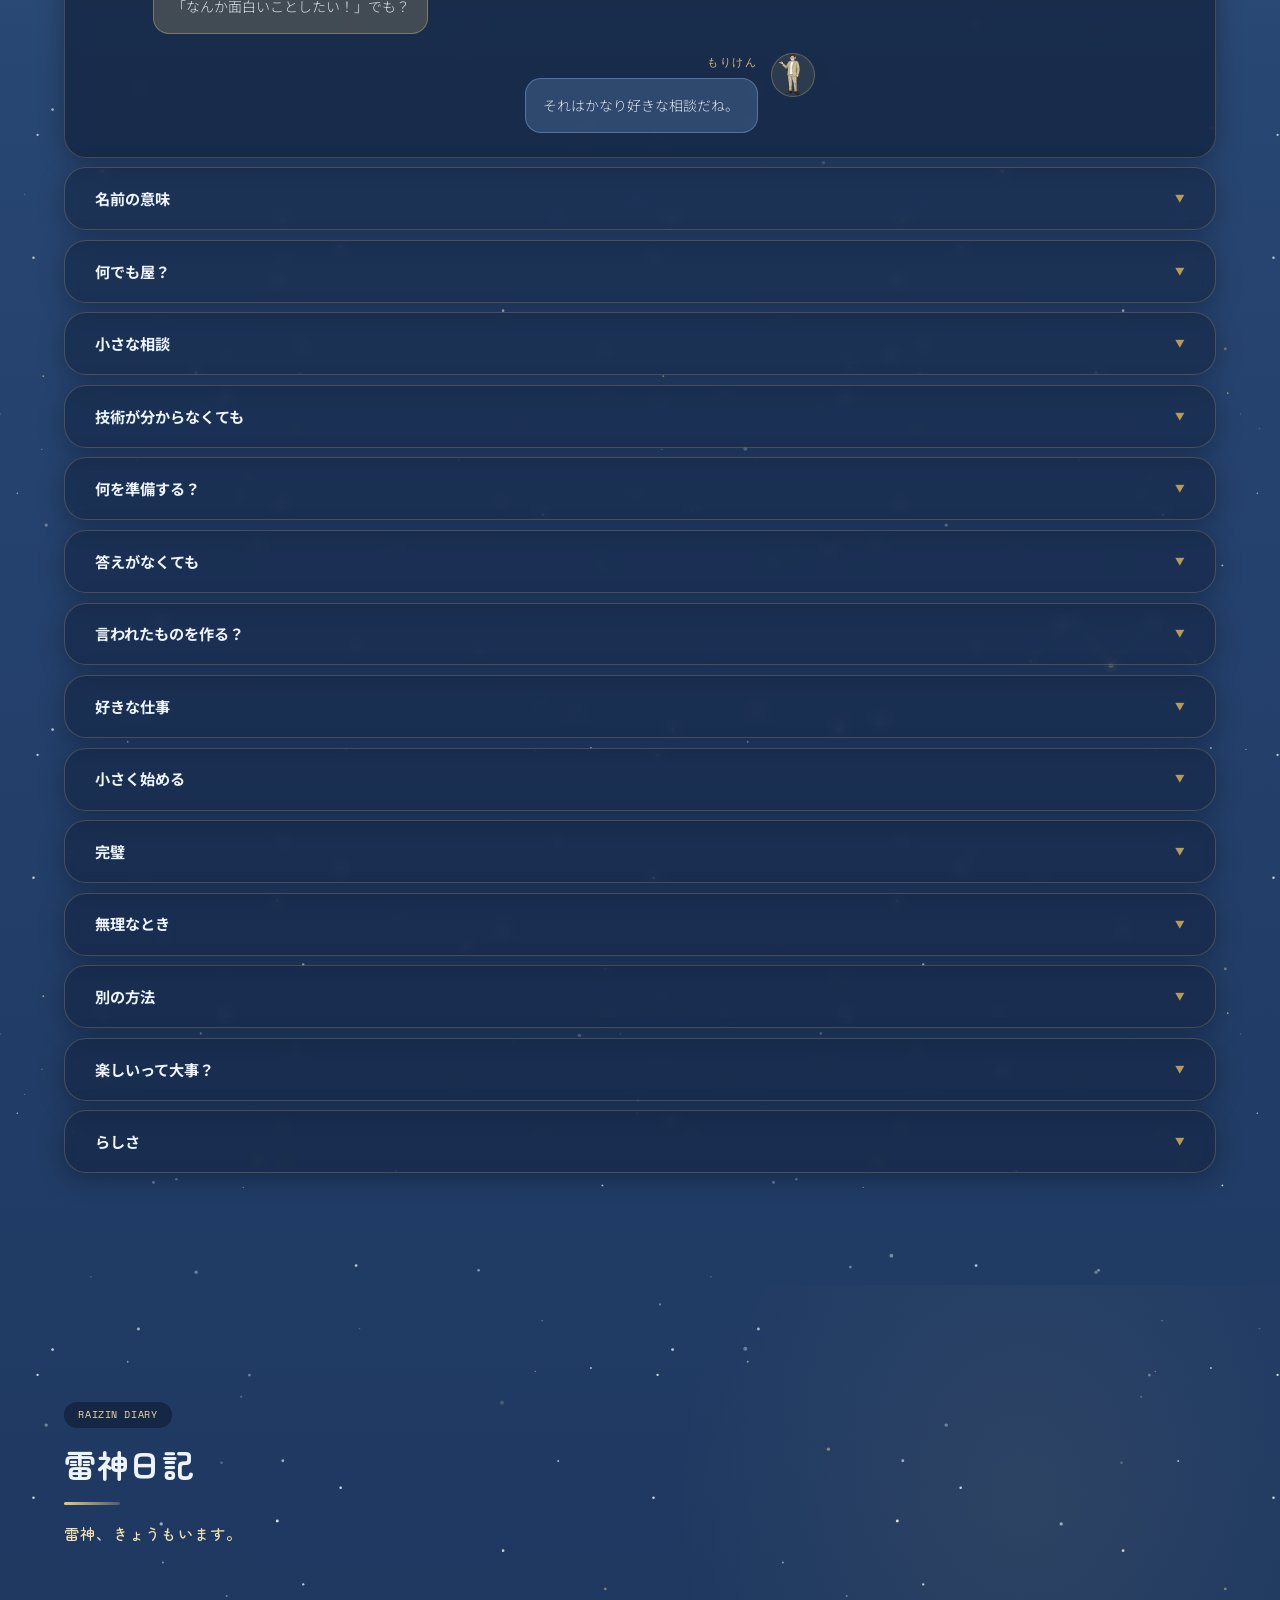
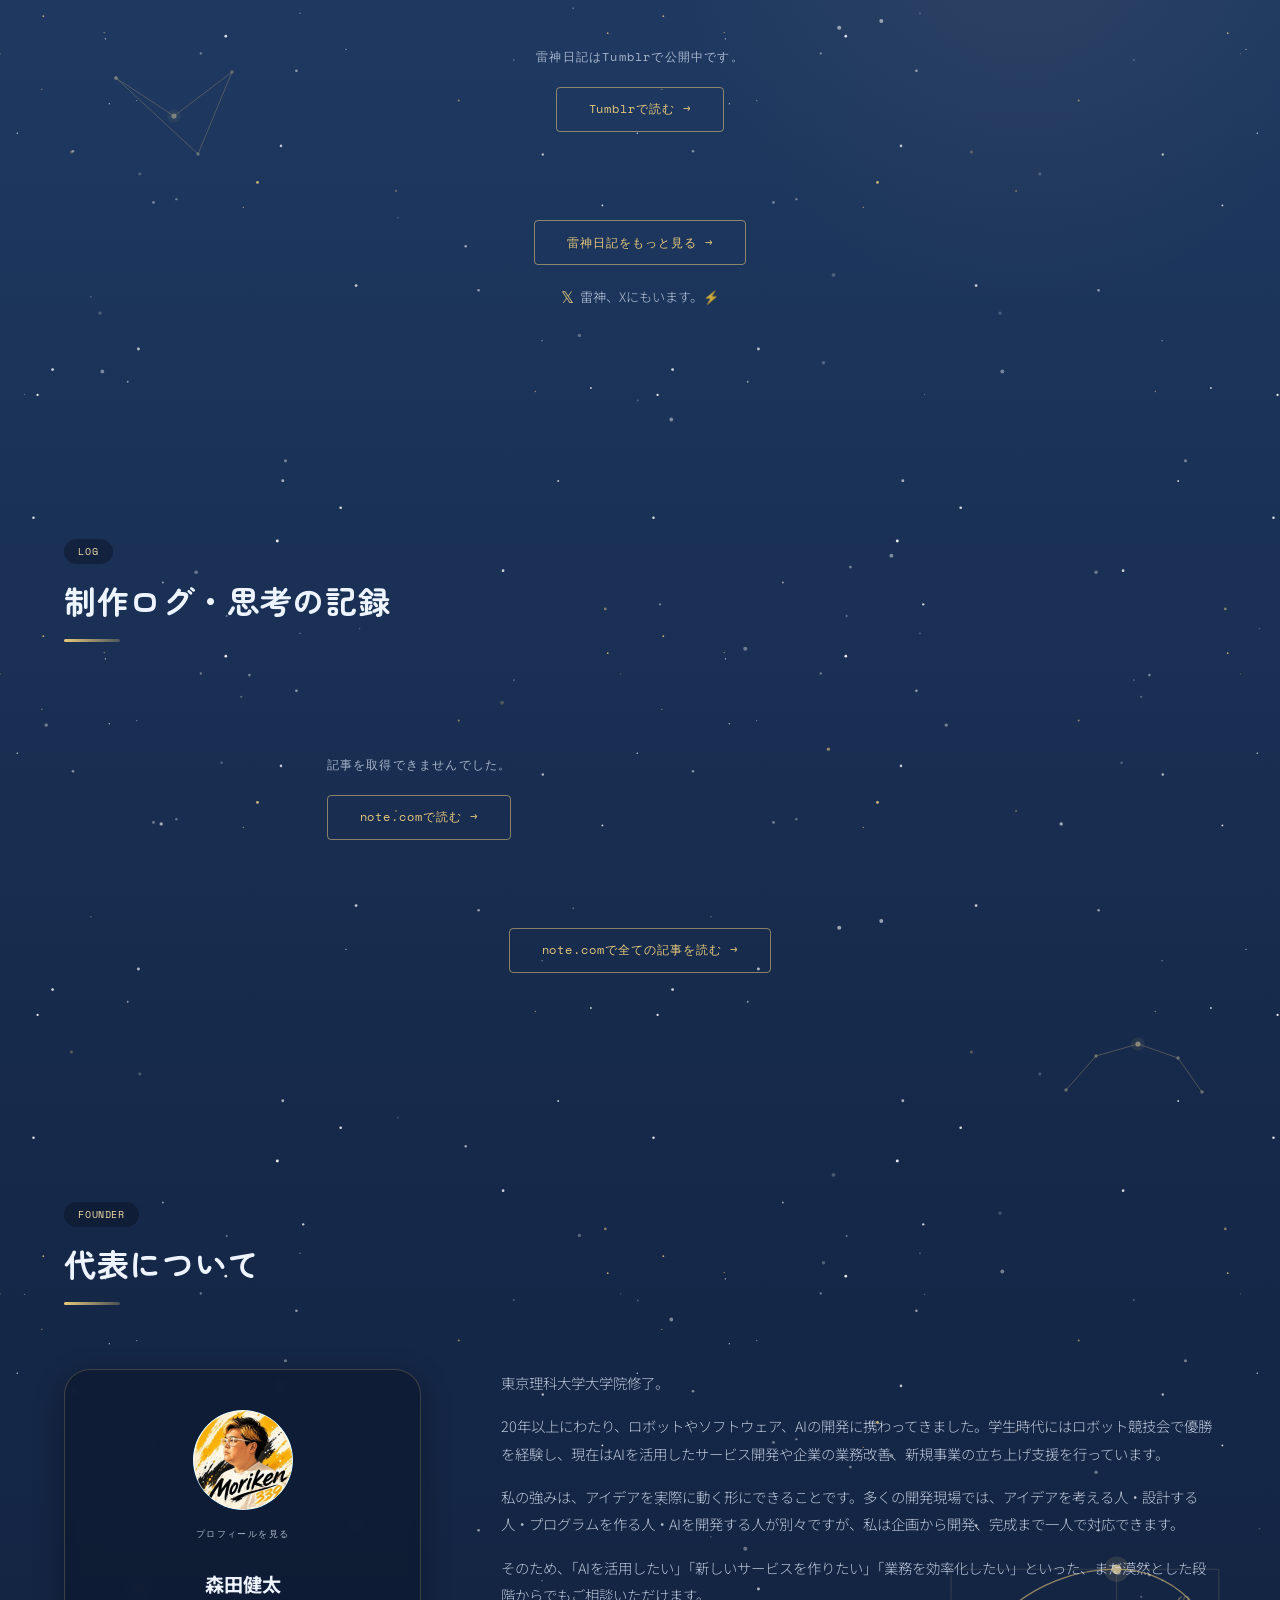
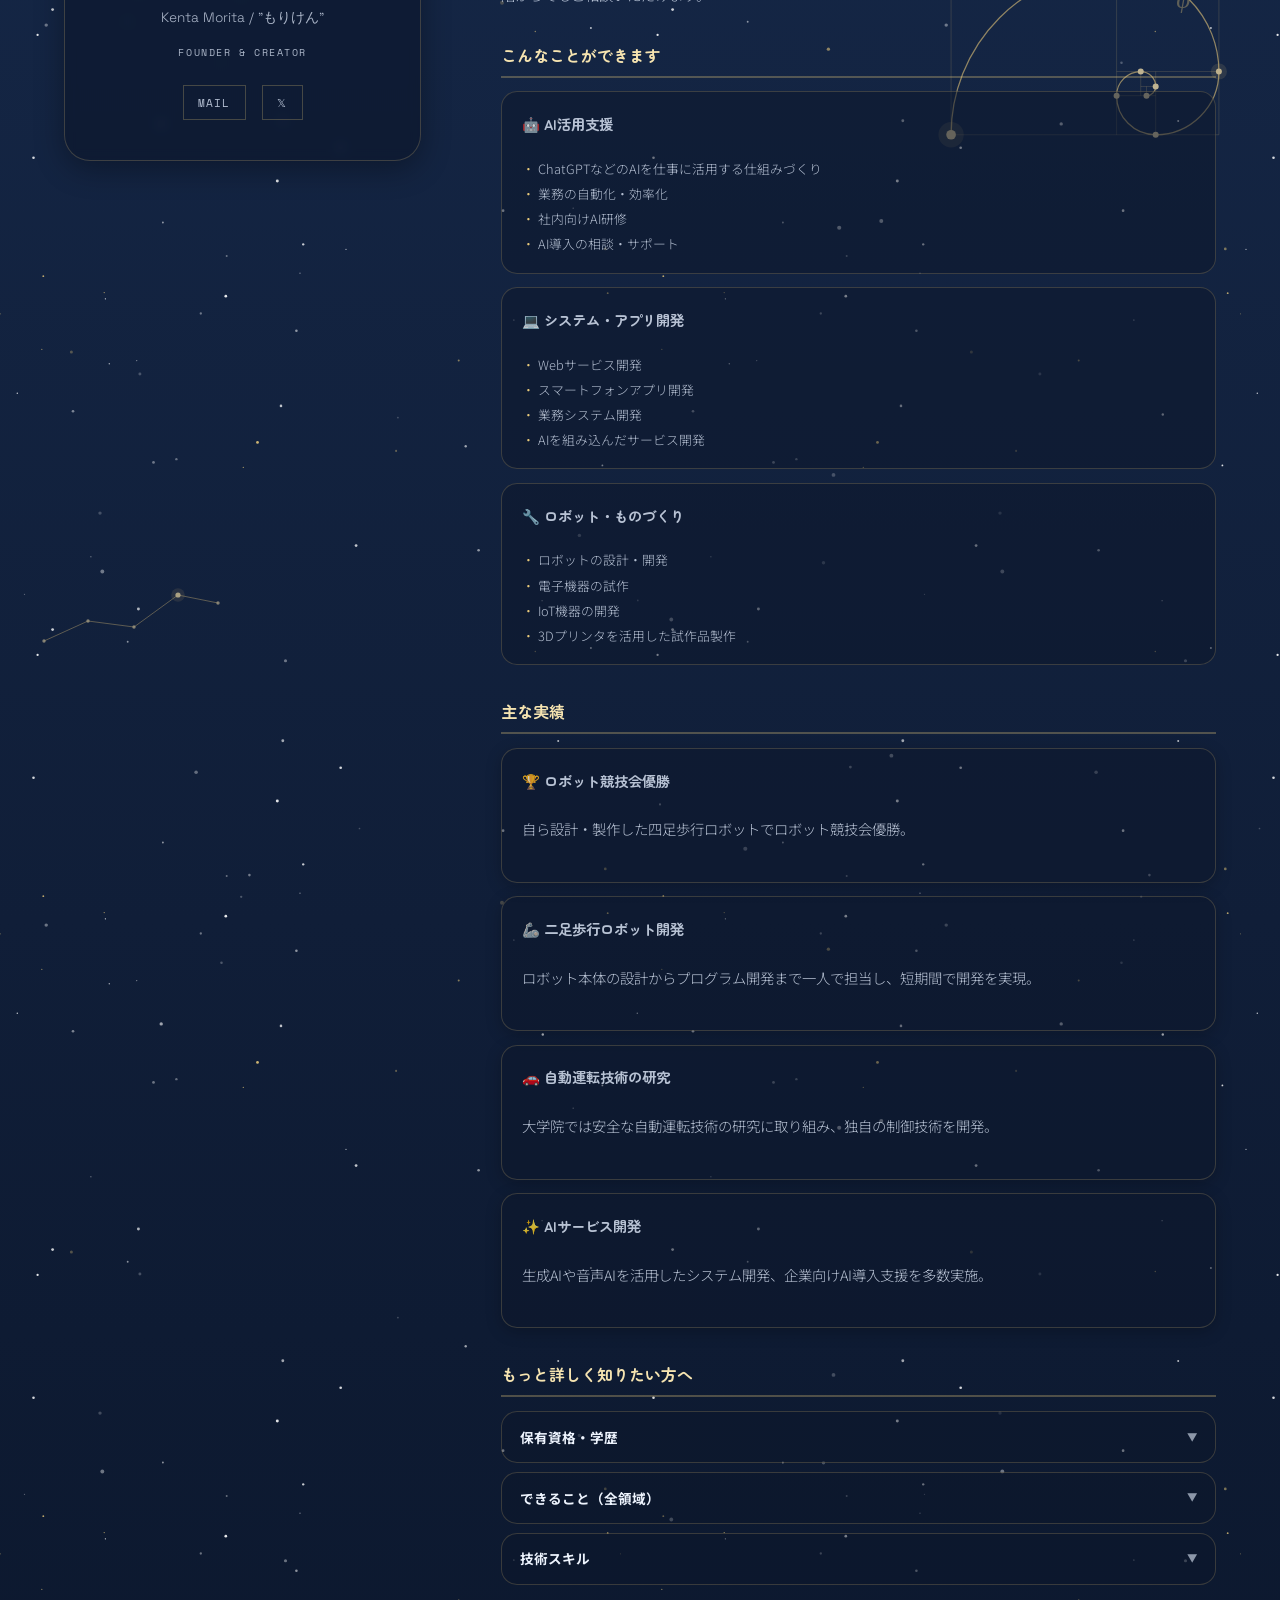
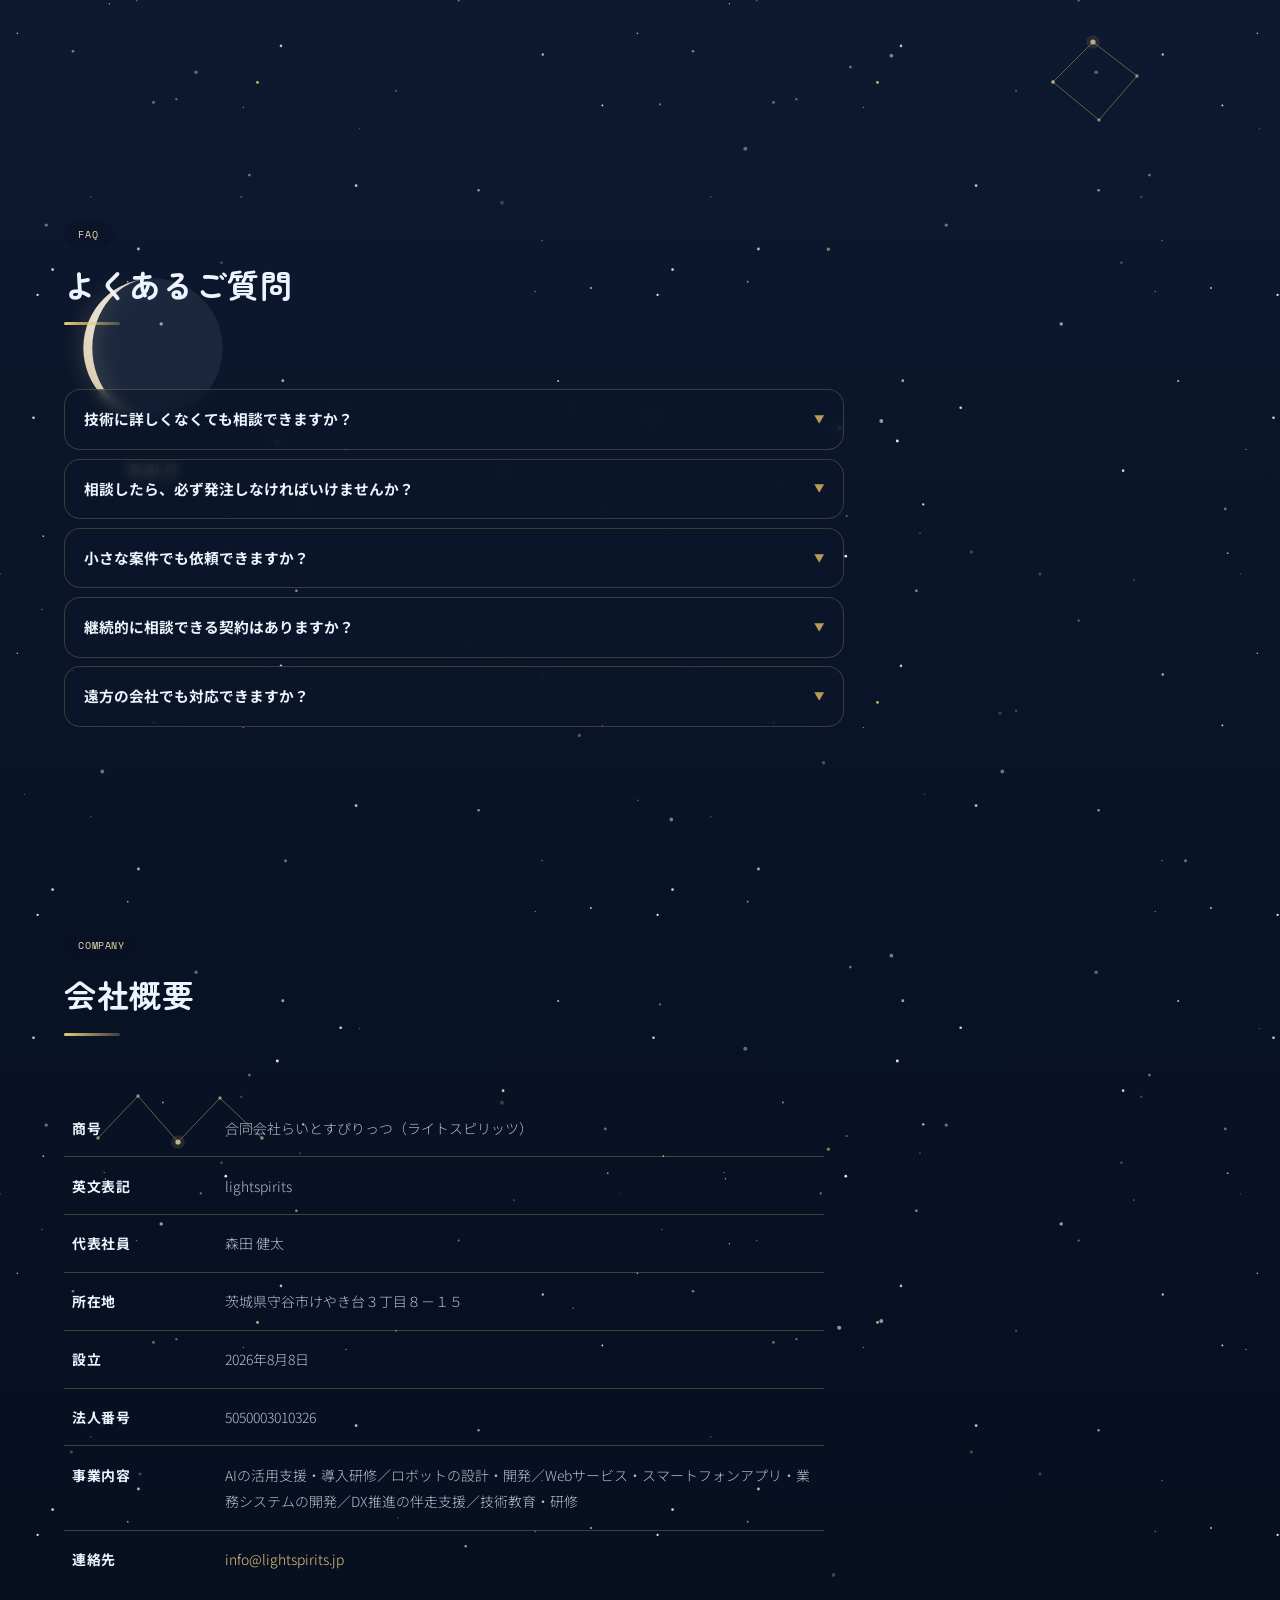
==== commit fb889fee: "Leave a note for whoever opens the console 読み込み時に console.log を1回だけ。雷神のアスキーアートと、 つくる人への短い声かけと info@l" ====
--- a/index.html
+++ b/index.html
@@ -2896,6 +2896,35 @@
 </style>
 </head>
 <body>
+
+<!-- コンソールを開いた人へ。読み込み時に1回だけ出す。
+     console.warn / console.error は本物の警告と混ざるので使わない -->
+<script>
+(function(){
+  var art = [
+    '',
+    '       \\ | /',
+    '   .-----------.',
+    '   |  [o] [o]  |',
+    '   |    ---    |',
+    "   '--/-----\\--'",
+    '      RAIZIN',
+    ''
+  ].join('\n');
+
+  var msg = 'ここまで開いてくれて、ありがとう。\n'
+          + 'つくることが好きな人と、話がしたいです。\n';
+
+  var sign = '\n合同会社らいとすぴりっつ  info@lightspirits.jp\n';
+
+  console.log(
+    '%c' + art + '%c' + msg + '%c' + sign,
+    'color:#C9A84C;font-family:monospace;line-height:1.15;font-size:12px',
+    'font-family:sans-serif;font-size:13px;line-height:1.7',   /* 色は指定しない。devtools が暗い配色でも読めるように */
+    'color:#0284C7;font-family:sans-serif;font-size:12px;font-weight:bold'
+  );
+})();
+</script>
 
 <!-- 夜空の背景（一般・個人向け）：上から下へ暗くなり、星座と地平線が現れる -->
 <div class="night-sky" aria-hidden="true">
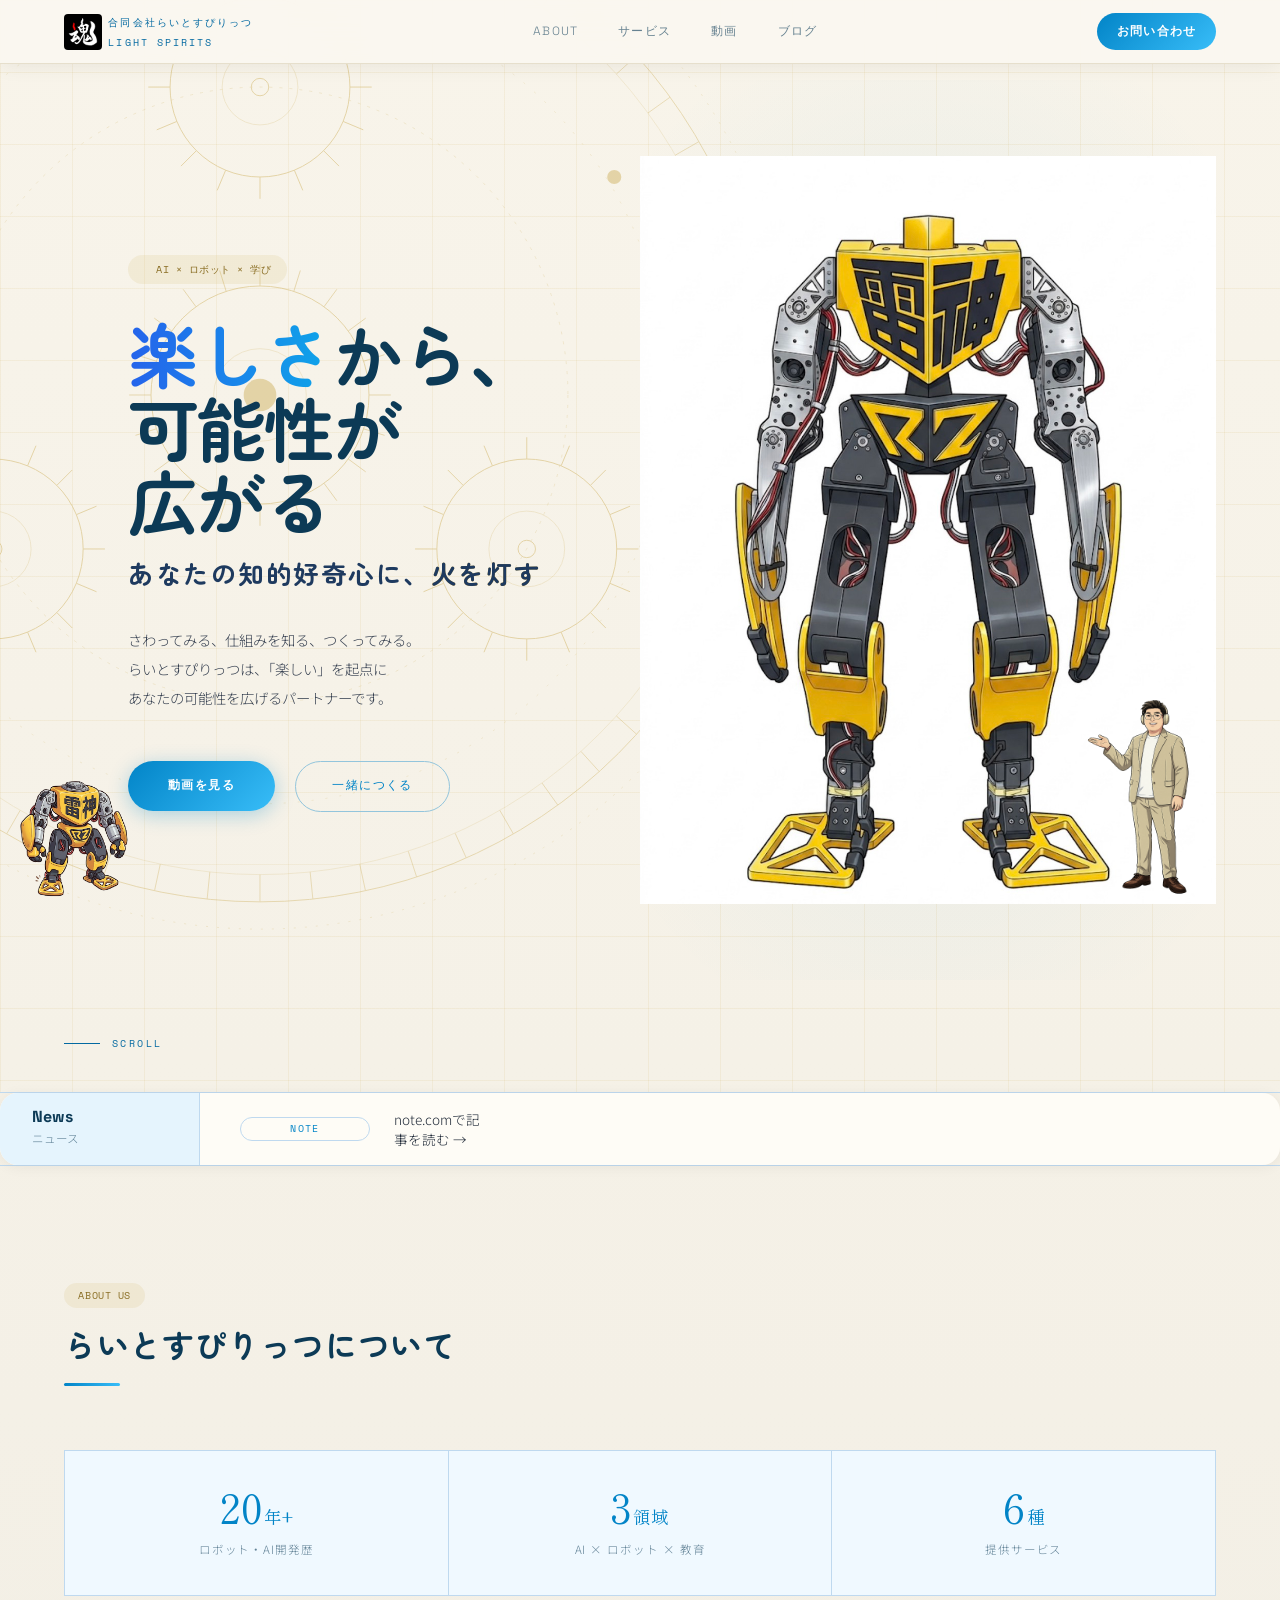
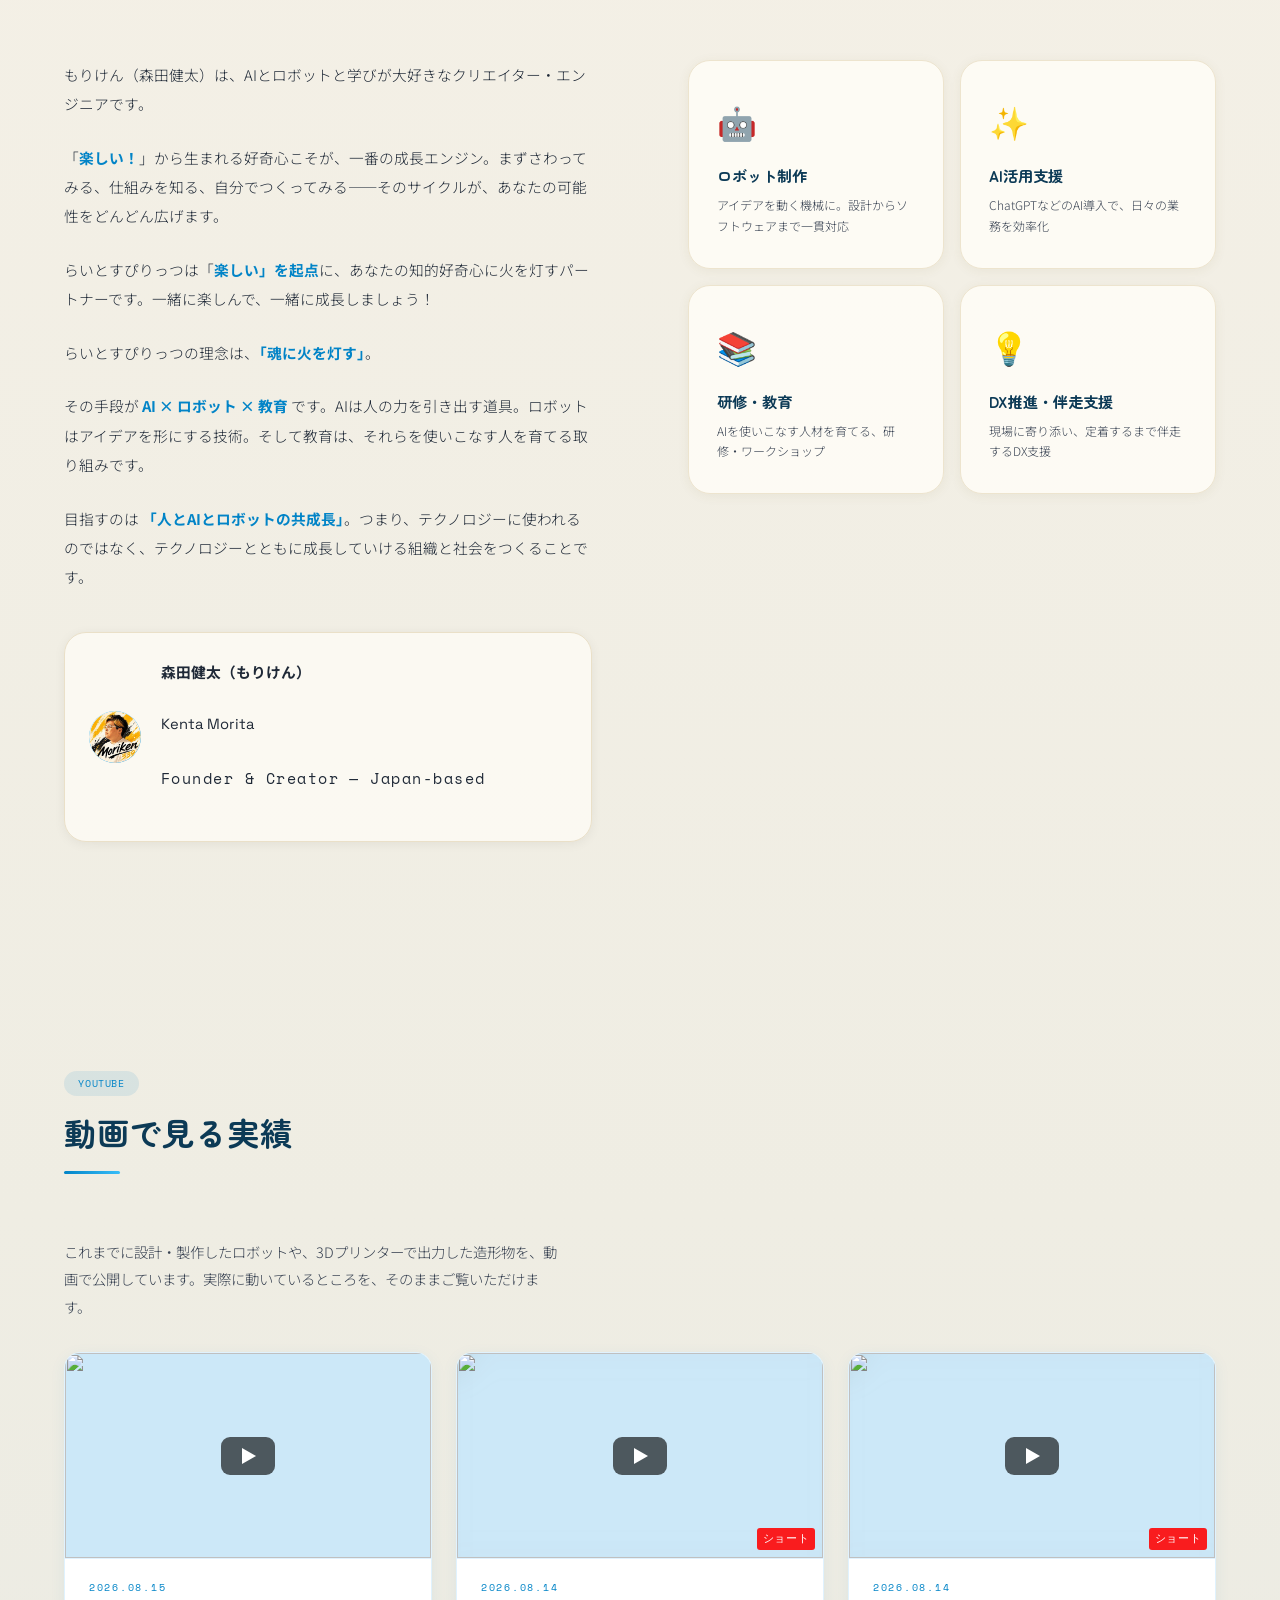
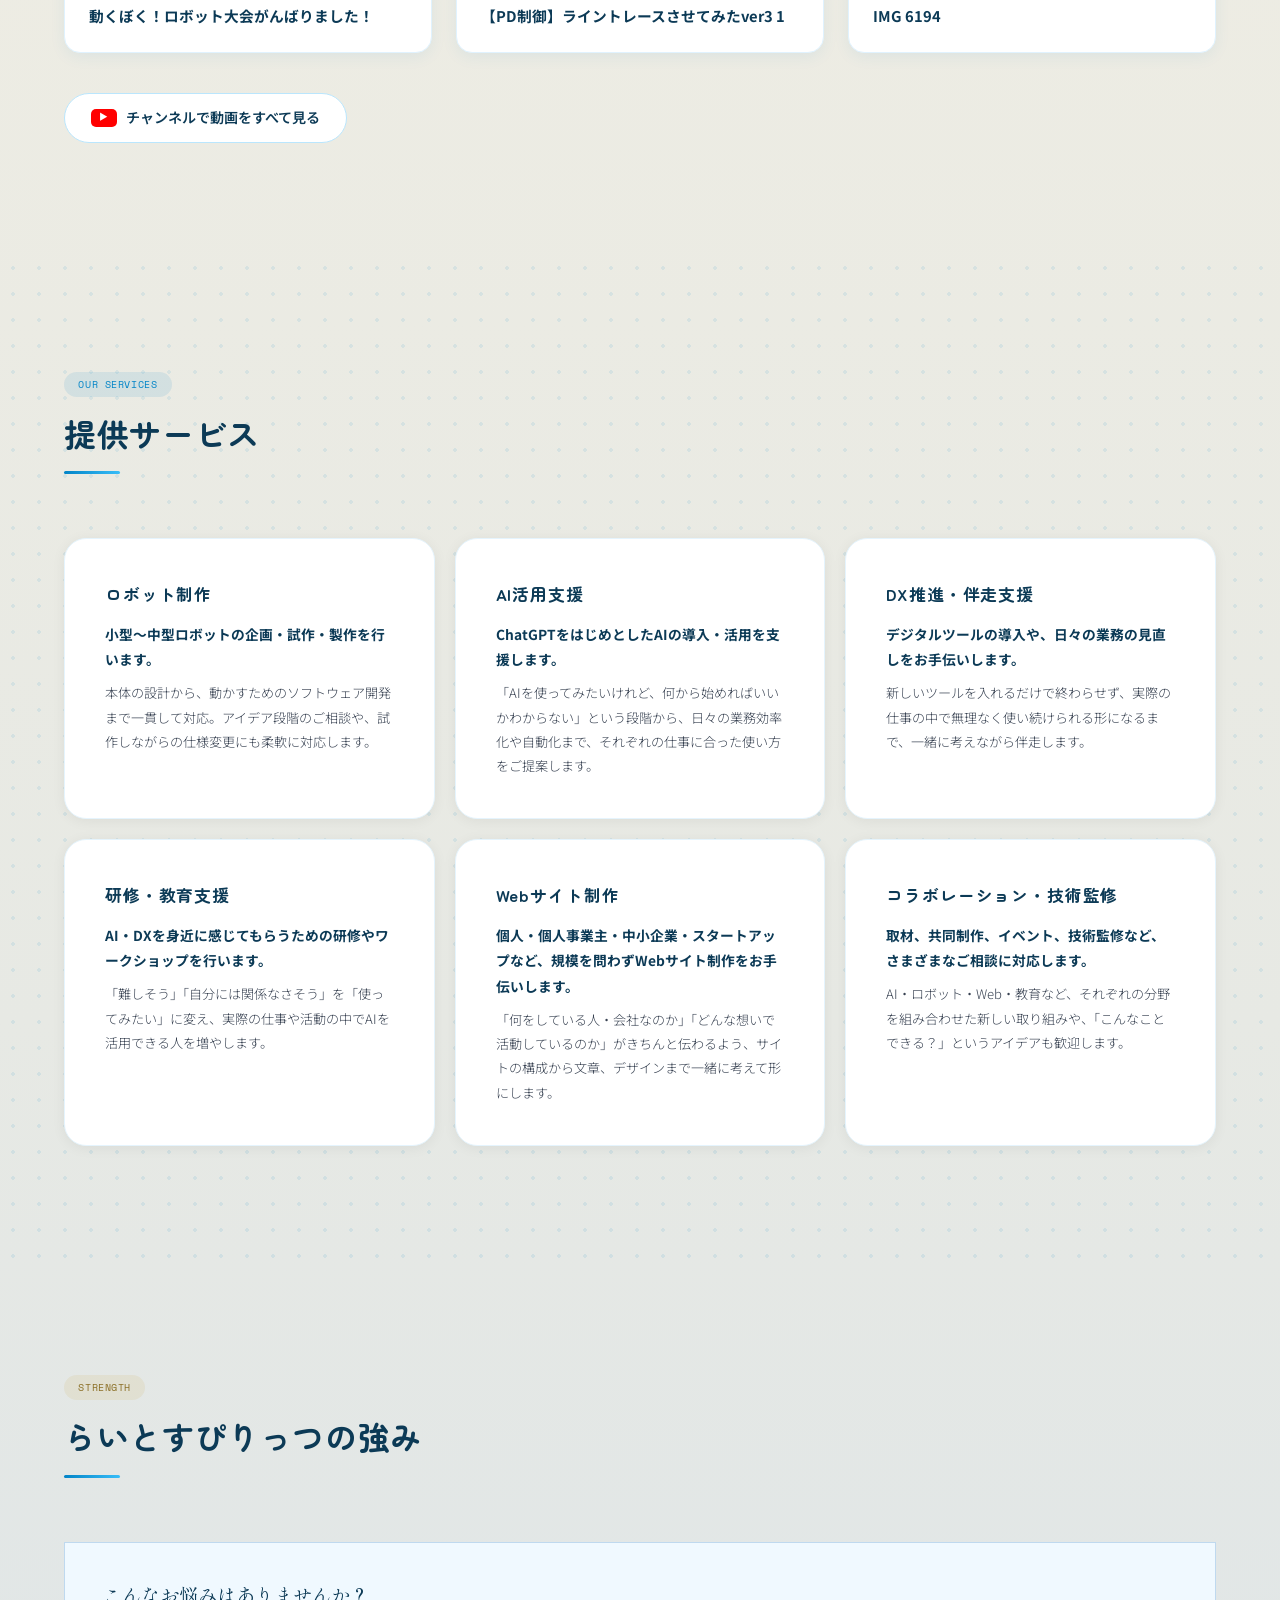
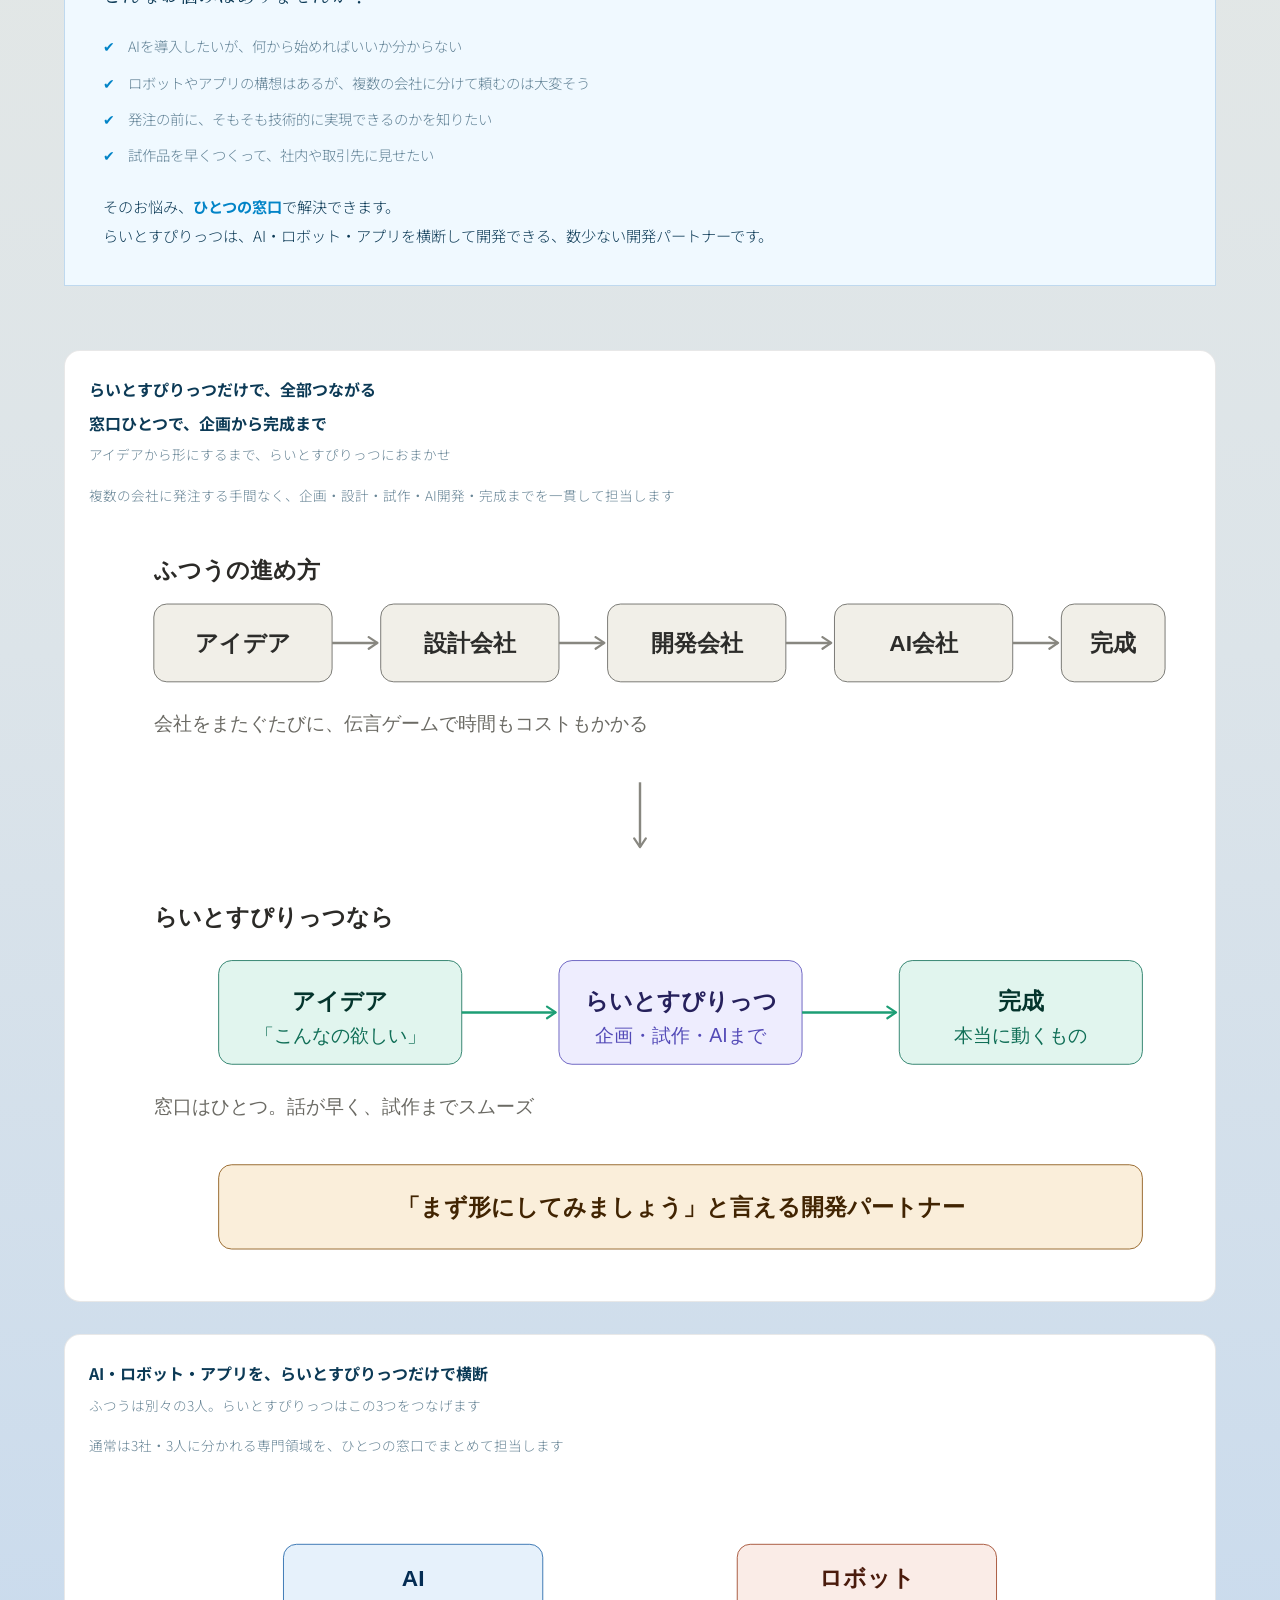
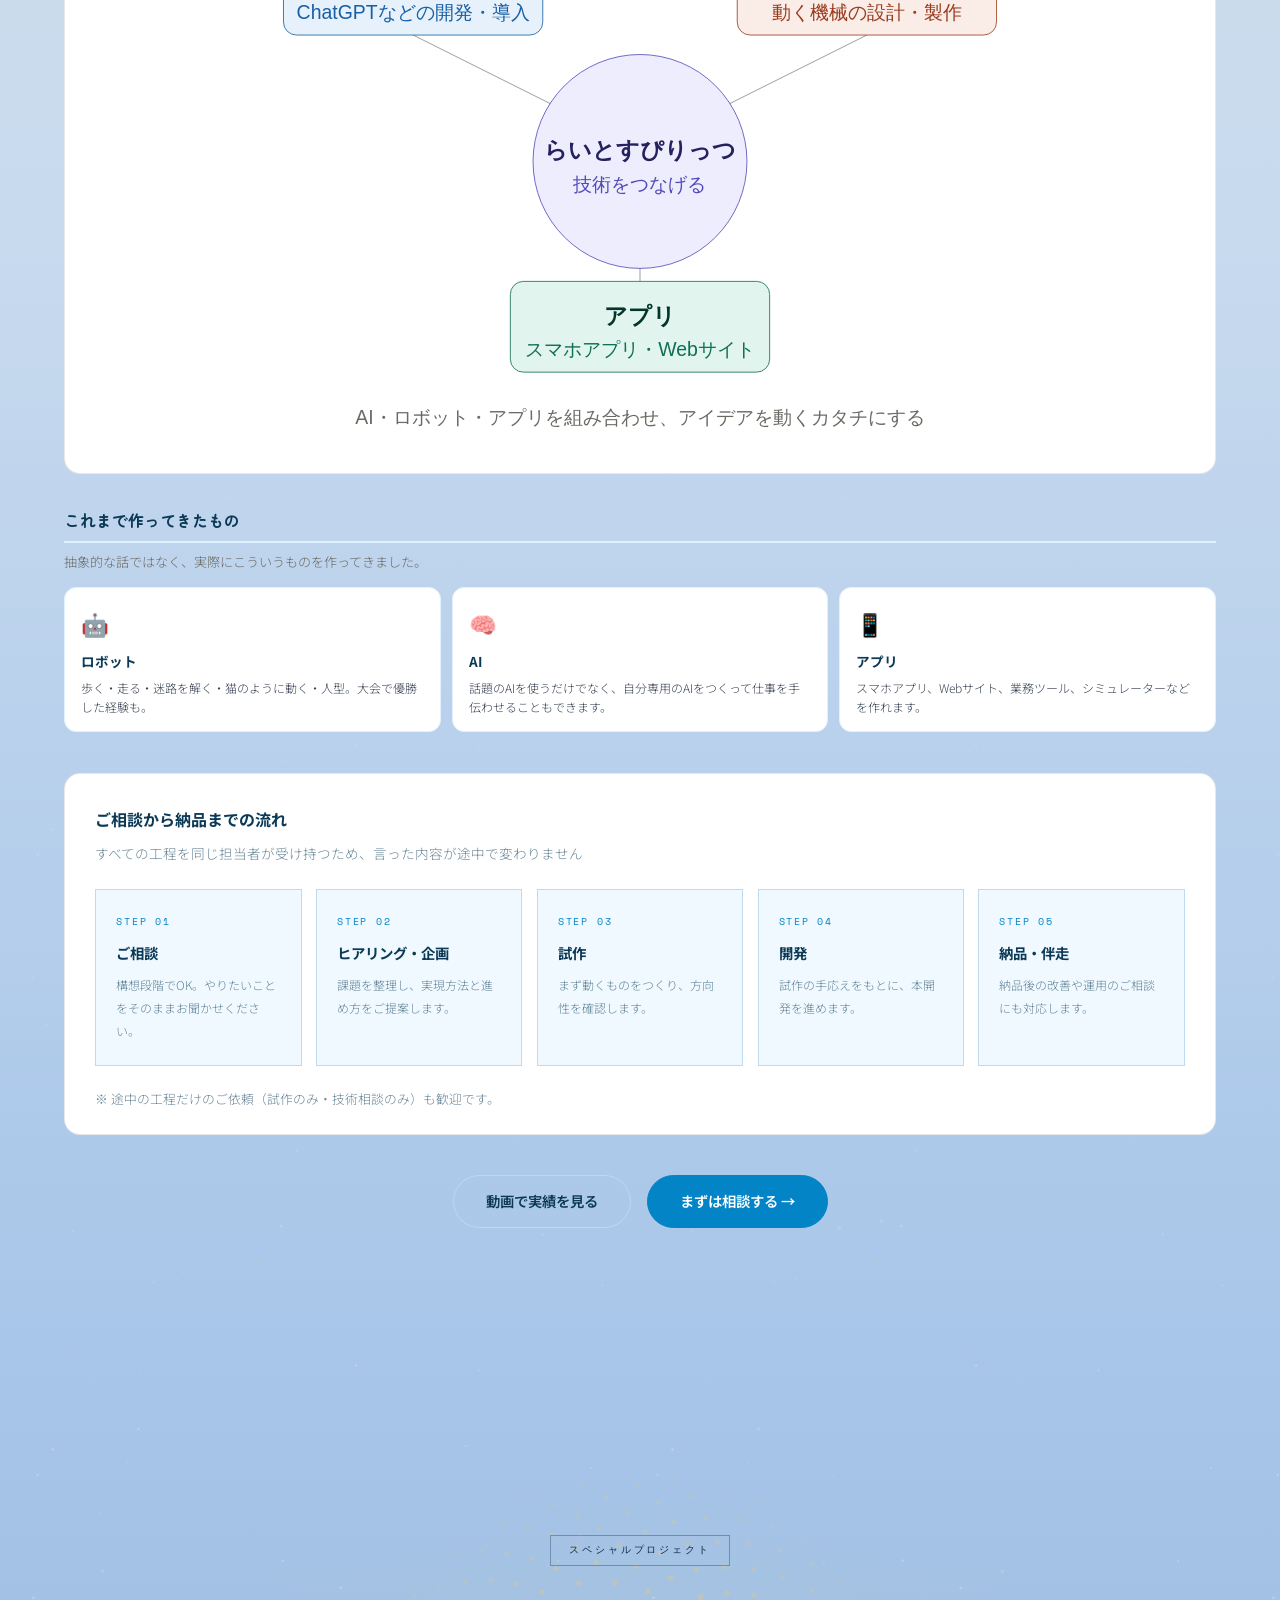
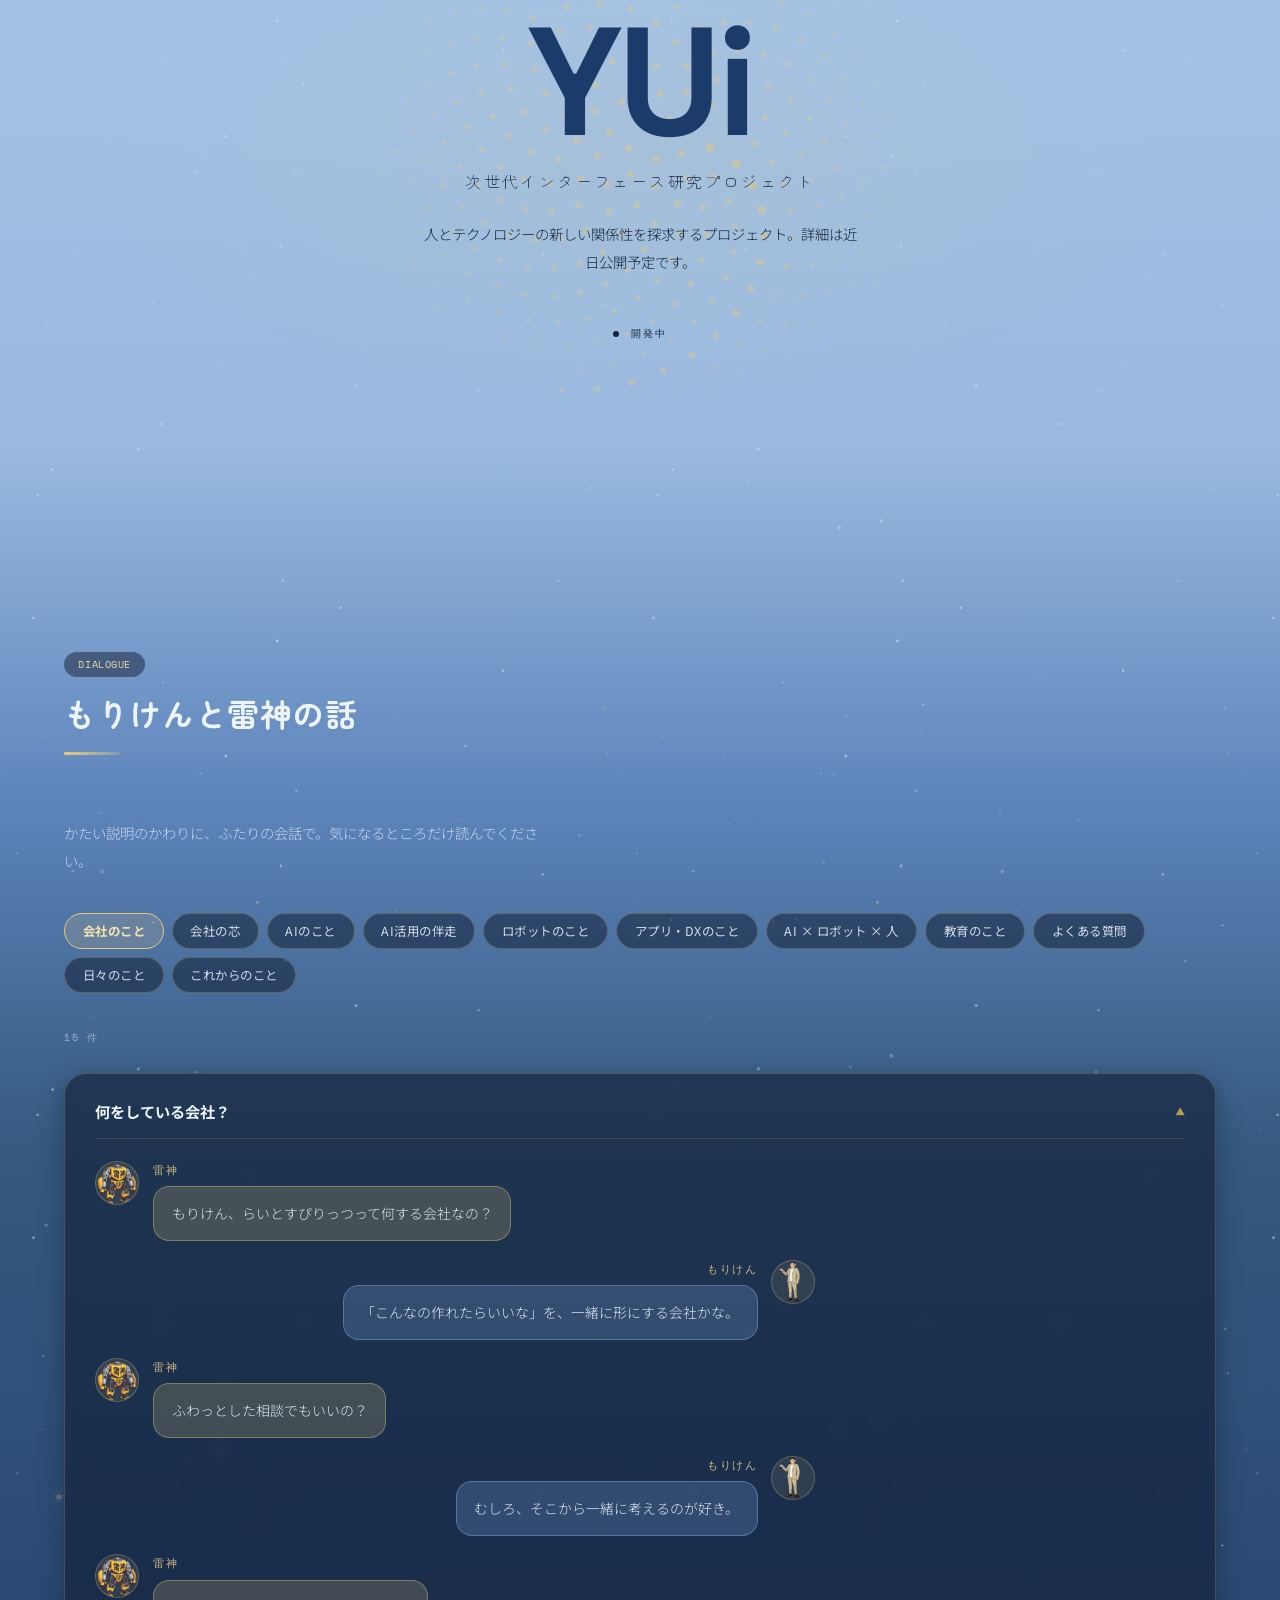
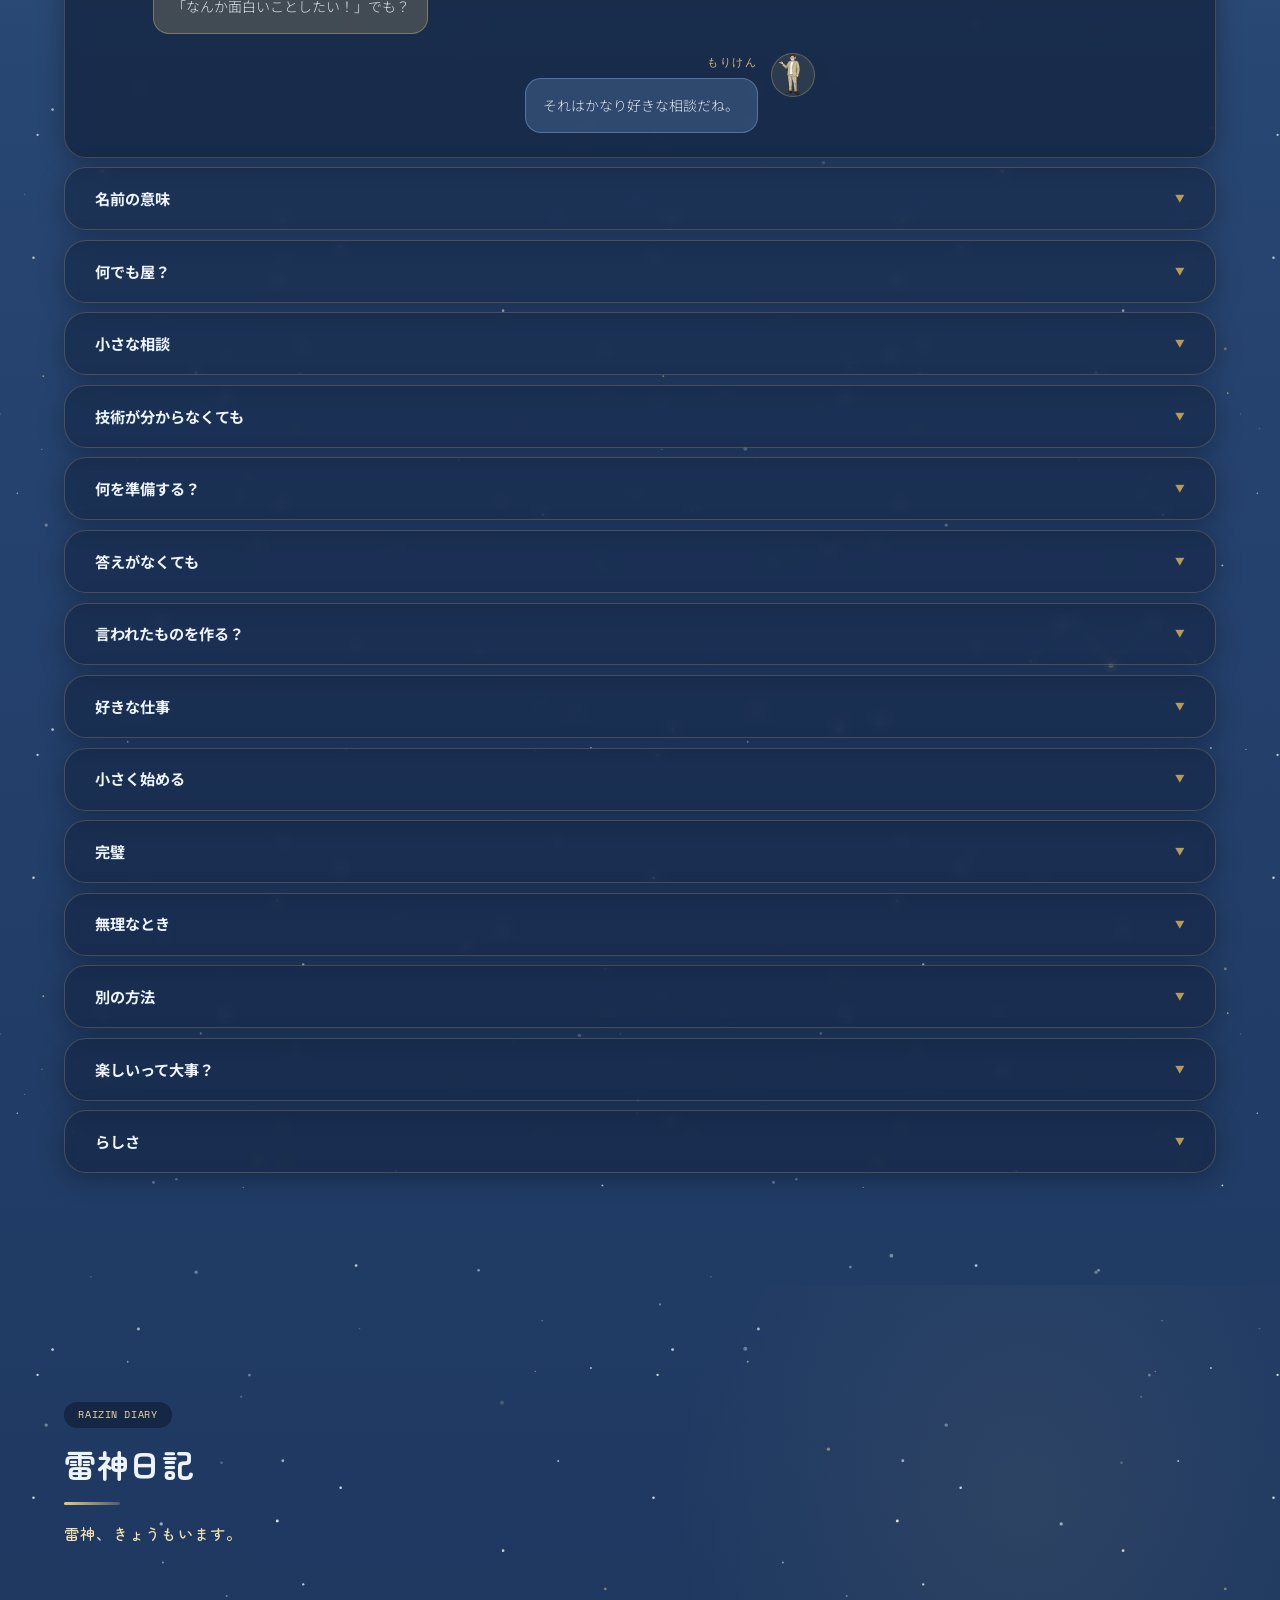
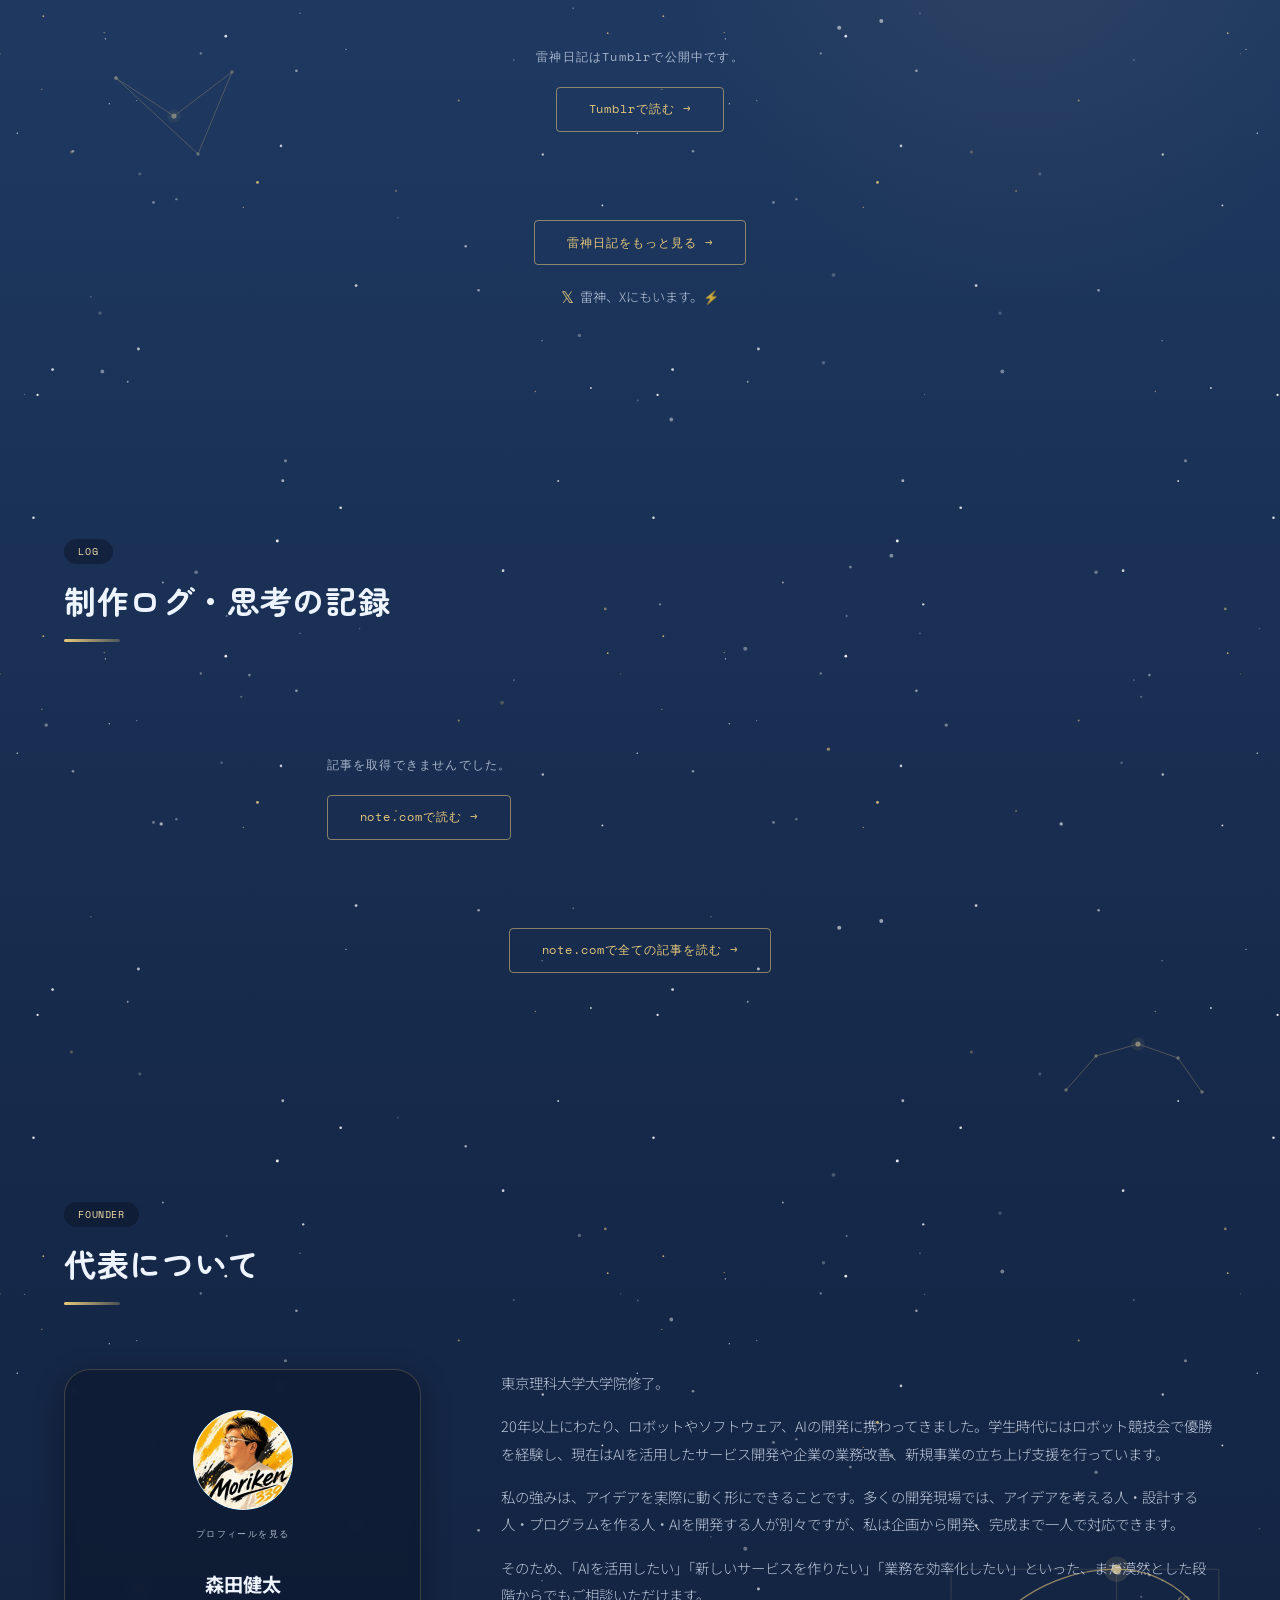
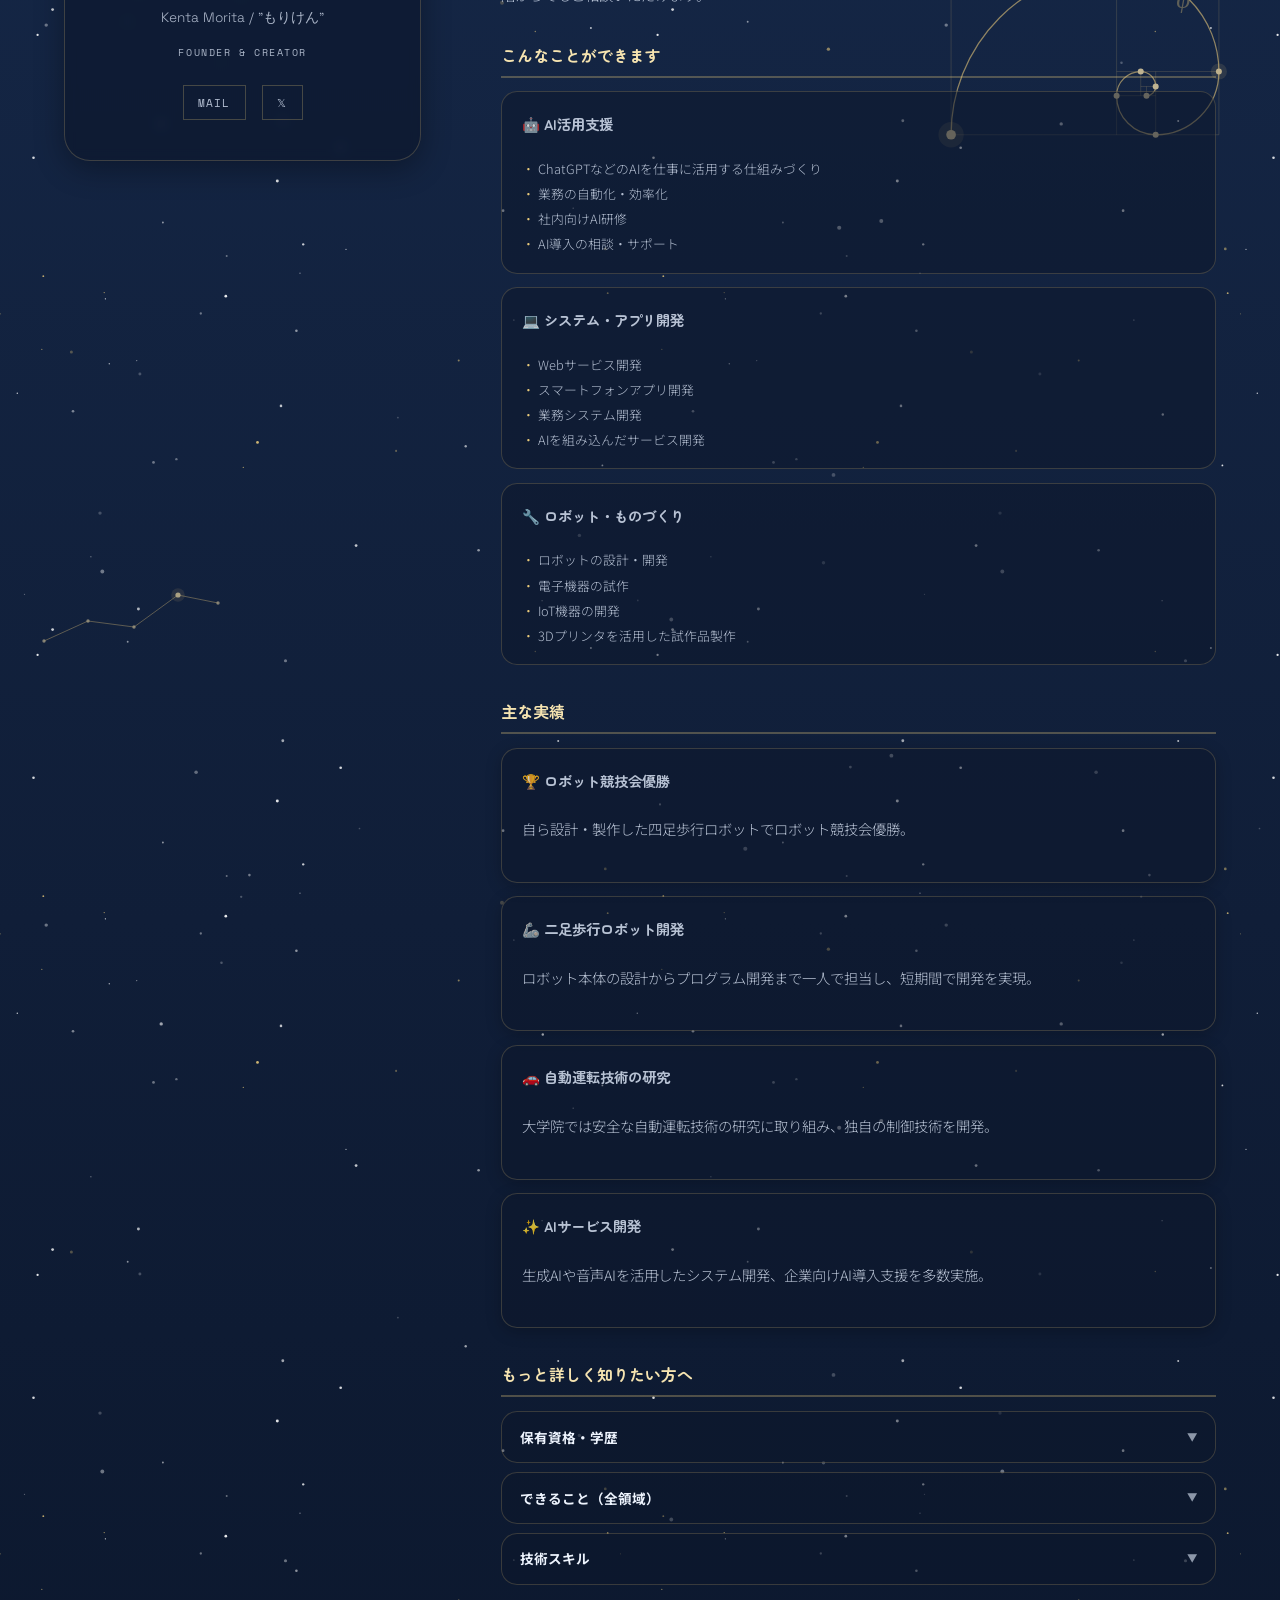
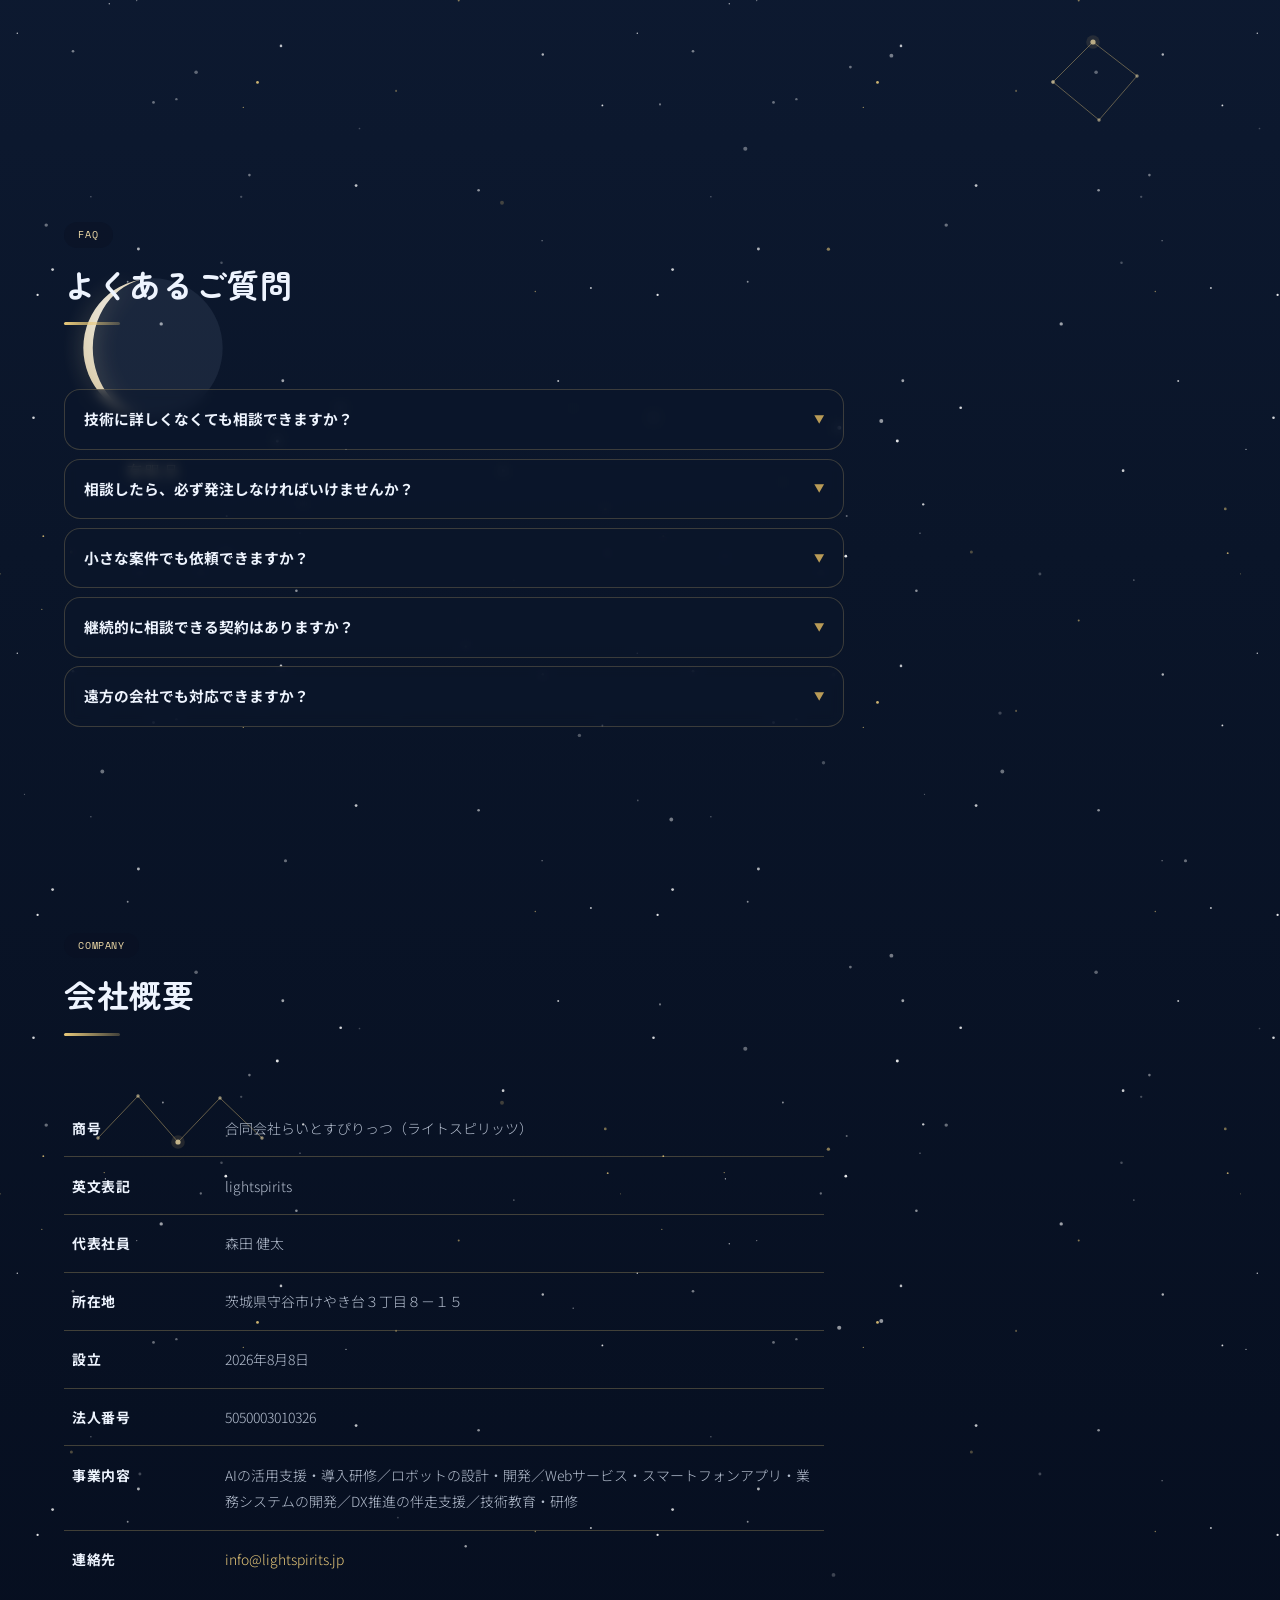
==== commit b3014057: "Tell people whether the message actually arrived 送信は FormSubmit の AJAX エンドポイントに切り替えた。成功・失敗を JS で受け取れ" ====
--- a/index.html
+++ b/index.html
@@ -2891,6 +2891,110 @@
     -webkit-text-fill-color:transparent;
     filter:none;
   }
+}
+
+
+/* ===== 送信のあと — 雷神が受け取る =====
+   夜側の配色（文字 #EEF4FE / 金 #E8C97A / ガラス rgba(12,22,42,0.55)）と
+   既存の火色（#FFF6D8 → #F5C842）だけを使っている                        */
+.contact-form-wrap{position:relative}
+
+/* --- 送信中 --- */
+#contact-send[aria-busy="true"]{cursor:progress}
+#contact-send:disabled{opacity:0.6}
+
+/* --- 失敗したとき --- */
+#contact .form-error{
+  margin-top:1rem;
+  padding:0.9rem 1.1rem;
+  background:rgba(10,18,36,0.62);
+  border:1px solid rgba(232,201,122,0.34);
+  border-left:3px solid #E8C97A;
+  border-radius:10px;
+  font-size:0.82rem;
+  line-height:1.9;
+  color:rgba(226,236,252,0.86);
+}
+#contact .form-error-title{font-weight:700;color:#F5E3B0;margin-bottom:0.2rem}
+#contact .form-error a{color:#E8C97A}
+#contact .form-error-note{font-size:0.78rem;color:rgba(226,236,252,0.6);margin-top:0.2rem}
+
+/* --- 成功したとき --- */
+#contact .contact-thanks{
+  --thanks-in: 520ms;       /* 差し替わるときの時間（調整用） */
+  --thanks-pop: 620ms;      /* 雷神がはずむ時間（調整用） */
+  text-align:center;
+  padding:2.4rem 1.8rem 2rem;
+  background:rgba(12,22,42,0.55);
+  border:1px solid rgba(232,201,122,0.30);
+  border-radius:18px;
+}
+#contact .thanks-raizin{position:relative;width:170px;margin:0 auto 0.4rem}
+/* 受け取ってよろこんでいるので、404 の火より明るくしてある */
+#contact .thanks-raizin::before{
+  content:'';
+  position:absolute;
+  left:50%;top:56%;
+  width:190px;height:190px;
+  margin:-95px 0 0 -95px;
+  border-radius:50%;
+  background:radial-gradient(circle,#FFF6D8 0%,#F5C842 40%,rgba(245,166,35,0) 72%);
+  opacity:0.30;
+}
+#contact .thanks-raizin img{position:relative;display:block;width:100%;height:auto}
+#contact .thanks-eyebrow{
+  font-family:'Space Mono',monospace;
+  font-size:0.66rem;letter-spacing:0.22em;color:#B99B57;font-weight:700;
+}
+/* [data-theme="general"] #contact h3 が先にあるので、詳細度を1段上げてある */
+#contact .contact-thanks .thanks-title{
+  font-size:1.25rem;color:#F5E3B0;margin:0.3rem 0 0.9rem;line-height:1.5;
+}
+#contact .thanks-line{
+  display:inline-block;
+  padding:0.55rem 1.15rem;margin-bottom:1.1rem;
+  background:rgba(232,201,122,0.10);
+  border:1px solid rgba(232,201,122,0.30);
+  border-radius:14px;
+  font-size:0.85rem;line-height:1.8;color:#EEF4FE;
+}
+#contact .thanks-line b{
+  display:block;font-size:0.68rem;letter-spacing:0.12em;color:#E8C97A;font-weight:700;
+}
+#contact .thanks-lead{font-size:0.85rem;line-height:2;color:rgba(226,236,252,0.86)}
+#contact .thanks-reply{
+  margin-top:1rem;padding-top:1rem;
+  border-top:1px solid rgba(232,201,122,0.18);
+  font-size:0.85rem;color:#EEF4FE;
+}
+#contact .thanks-todo{color:#B99B57;font-weight:700}
+#contact .thanks-mail{margin-top:0.5rem;font-size:0.8rem;color:rgba(226,236,252,0.7)}
+#contact .thanks-mail a{color:#E8C97A}
+
+/* 差し替わる瞬間だけ動く。出たあとは静止する */
+@keyframes ls-thanks-in{
+  from{opacity:0;transform:translateY(10px) scale(0.98)}
+  to  {opacity:1;transform:none}
+}
+@keyframes ls-thanks-pop{
+  0%  {transform:scale(0.86)}
+  60% {transform:scale(1.05)}
+  100%{transform:scale(1)}
+}
+#contact .contact-thanks{
+  animation:ls-thanks-in var(--thanks-in) cubic-bezier(.2,.7,.3,1) both;
+}
+#contact .thanks-raizin img{
+  animation:ls-thanks-pop var(--thanks-pop) 120ms cubic-bezier(.2,.8,.3,1) both;
+}
+@media (prefers-reduced-motion:reduce){
+  #contact .contact-thanks,
+  #contact .thanks-raizin img{animation:none}
+}
+
+@media(max-width:900px){
+  #contact .contact-thanks{padding:2rem 1.2rem 1.6rem}
+  #contact .thanks-raizin{width:140px}
 }
 
 </style>
@@ -3829,6 +3933,7 @@
         </div>
       </div>
     </div>
+    <div class="contact-form-wrap">
     <form id="contact-form" action="https://formsubmit.co/info@lightspirits.jp" method="POST">
       <input type="hidden" name="_subject" value="【らいとすぴりっつHP】お問い合わせ">
       <input type="hidden" name="_template" value="table">
@@ -3869,9 +3974,32 @@
       <!-- 個人情報を送信する直前に、取り扱いを確認できる導線を置く -->
       <p class="form-privacy">送信の前に <a href="privacy.html">プライバシーポリシー</a> をご確認ください。ご入力の内容は、お問い合わせへの回答のみに利用します。</p>
       <button type="submit" class="btn-gold" id="contact-send" style="margin-top:0.5rem">この内容で相談する</button>
+
+      <!-- 送信に失敗したとき。届いていないのに届いたと思わせないための表示 -->
+      <div class="form-error" id="contact-error" role="alert" hidden>
+        <p class="form-error-title">送信できませんでした</p>
+        <p>通信がうまくいかなかったようです。少し時間をおいてもう一度お試しいただくか、<a href="mailto:info@lightspirits.jp">info@lightspirits.jp</a> へ直接メールをお送りください。</p>
+        <p class="form-error-note">ご入力いただいた内容は、そのまま残してあります。</p>
+      </div>
+
       <!-- 追加(②併用): フォームが使えない場合のメール直送の案内 -->
       <p class="contact-fallback">フォームが送信できない場合は <a href="mailto:info@lightspirits.jp">info@lightspirits.jp</a> へ直接メールをお送りください。</p>
     </form>
+
+    <!-- 送信が成功したとき、フォームと入れ替わる -->
+    <div class="contact-thanks" id="contact-thanks" tabindex="-1" hidden>
+      <div class="thanks-raizin">
+        <img src="images/mascot-raizin.png" alt="よろこんでいる雷神" width="420" height="458">
+      </div>
+      <p class="thanks-eyebrow">MESSAGE RECEIVED</p>
+      <h3 class="thanks-title">受け取りました</h3>
+      <p class="thanks-line"><b>雷神</b>ちゃんと届いたよ。ありがとう！</p>
+      <p class="thanks-lead">内容を確認のうえ、ご入力いただいたメールアドレスへご連絡いたします。</p>
+      <!-- TODO: 要記入 — 返信の目安（例「3営業日以内」）が決まったら、下の「準備中」を差し替えてください -->
+      <p class="thanks-reply">お返事の目安：<span class="thanks-todo">準備中</span></p>
+      <p class="thanks-mail">お急ぎの場合は <a href="mailto:info@lightspirits.jp">info@lightspirits.jp</a> へ直接ご連絡ください。</p>
+    </div>
+    </div>
   </div>
 </section>
 
@@ -4543,9 +4671,91 @@
       el.addEventListener('change', save);
     });
 
-    contactForm.addEventListener('submit', () => {
-      // 送信できたら下書き保存はクリア
+    const clearDraft = () => {
       FIELD_IDS.forEach(id => { try { sessionStorage.removeItem('ls-form-' + id); } catch (err) {} });
+    };
+
+    // ===== 送信の見せ方 =====
+    // 調整用の値はこの2つ
+    const SEND_TIMEOUT_MS = 20000;   // 応答を待つ上限。過ぎたら失敗として扱う
+    const AJAX_URL = 'https://formsubmit.co/ajax/info@lightspirits.jp';
+
+    const sendBtn  = document.getElementById('contact-send');
+    const errorBox = document.getElementById('contact-error');
+    const thanks   = document.getElementById('contact-thanks');
+    const btnLabel = sendBtn ? sendBtn.textContent : '';
+    let sending = false;
+
+    const setSending = on => {
+      sending = on;
+      if (!sendBtn) return;
+      sendBtn.disabled = on;
+      sendBtn.setAttribute('aria-busy', on ? 'true' : 'false');
+      sendBtn.textContent = on ? '送信中…' : btnLabel;
+    };
+
+    // fetch が無い環境では横取りしない。従来どおり formsubmit.co へ遷移して
+    // thanks.html に戻る（フォームの action と _next はそのまま残してある）
+    const canAjax = typeof window.fetch === 'function' && typeof FormData === 'function';
+
+    contactForm.addEventListener('submit', e => {
+      if (!canAjax) { clearDraft(); return; }
+
+      e.preventDefault();
+      if (sending) return;                       // 二重送信を止める
+      if (errorBox) errorBox.hidden = true;
+
+      // _next は AJAX では使われないので送らない
+      const data = {};
+      new FormData(contactForm).forEach((v, k) => { if (k !== '_next') data[k] = v; });
+
+      setSending(true);
+
+      const ctrl  = ('AbortController' in window) ? new AbortController() : null;
+      const timer = setTimeout(() => { if (ctrl) ctrl.abort(); }, SEND_TIMEOUT_MS);
+
+      fetch(AJAX_URL, {
+        method: 'POST',
+        headers: { 'Content-Type': 'application/json', 'Accept': 'application/json' },
+        body: JSON.stringify(data),
+        signal: ctrl ? ctrl.signal : undefined
+      })
+        .then(res => res.json().then(body => ({ answered: true, ok: res.ok, body }))
+                              .catch(() => ({ answered: true, ok: false, body: null })))
+        .then(r => {
+          if (!r.ok || String(r.body && r.body.success) !== 'true') {
+            // 返事は返ってきたのに断られた場合（FormSubmit の未有効化など）。
+            // 通信は生きているので、従来どおりの経路で送り直す。
+            // form.submit() は submit イベントを出さないので、ここには戻ってこない
+            const err = new Error('refused');
+            err.answered = true;
+            throw err;
+          }
+          // 届いたことが確かめられて初めて下書きを消す
+          clearDraft();
+          contactForm.hidden = true;
+          if (!thanks) return;
+          thanks.hidden = false;
+          thanks.focus();
+          // 画面外で入れ替わると気づけないので、見える位置まで運ぶ
+          const still = window.matchMedia('(prefers-reduced-motion: reduce)').matches;
+          thanks.scrollIntoView({ block: 'center', behavior: still ? 'auto' : 'smooth' });
+        })
+        .catch(err => {
+          if (err && err.answered) {
+            clearTimeout(timer);
+            clearDraft();
+            contactForm.submit();      // thanks.html へ遷移する従来の経路
+            return;
+          }
+          // 通信そのものが失敗している。送れていないので、
+          // 入力はそのまま残して、もう一度押せるようにする
+          setSending(false);
+          if (!errorBox) return;
+          errorBox.hidden = false;
+          errorBox.scrollIntoView({ block: 'nearest' });
+        })
+        .then(() => { clearTimeout(timer); });
     });
   }
 
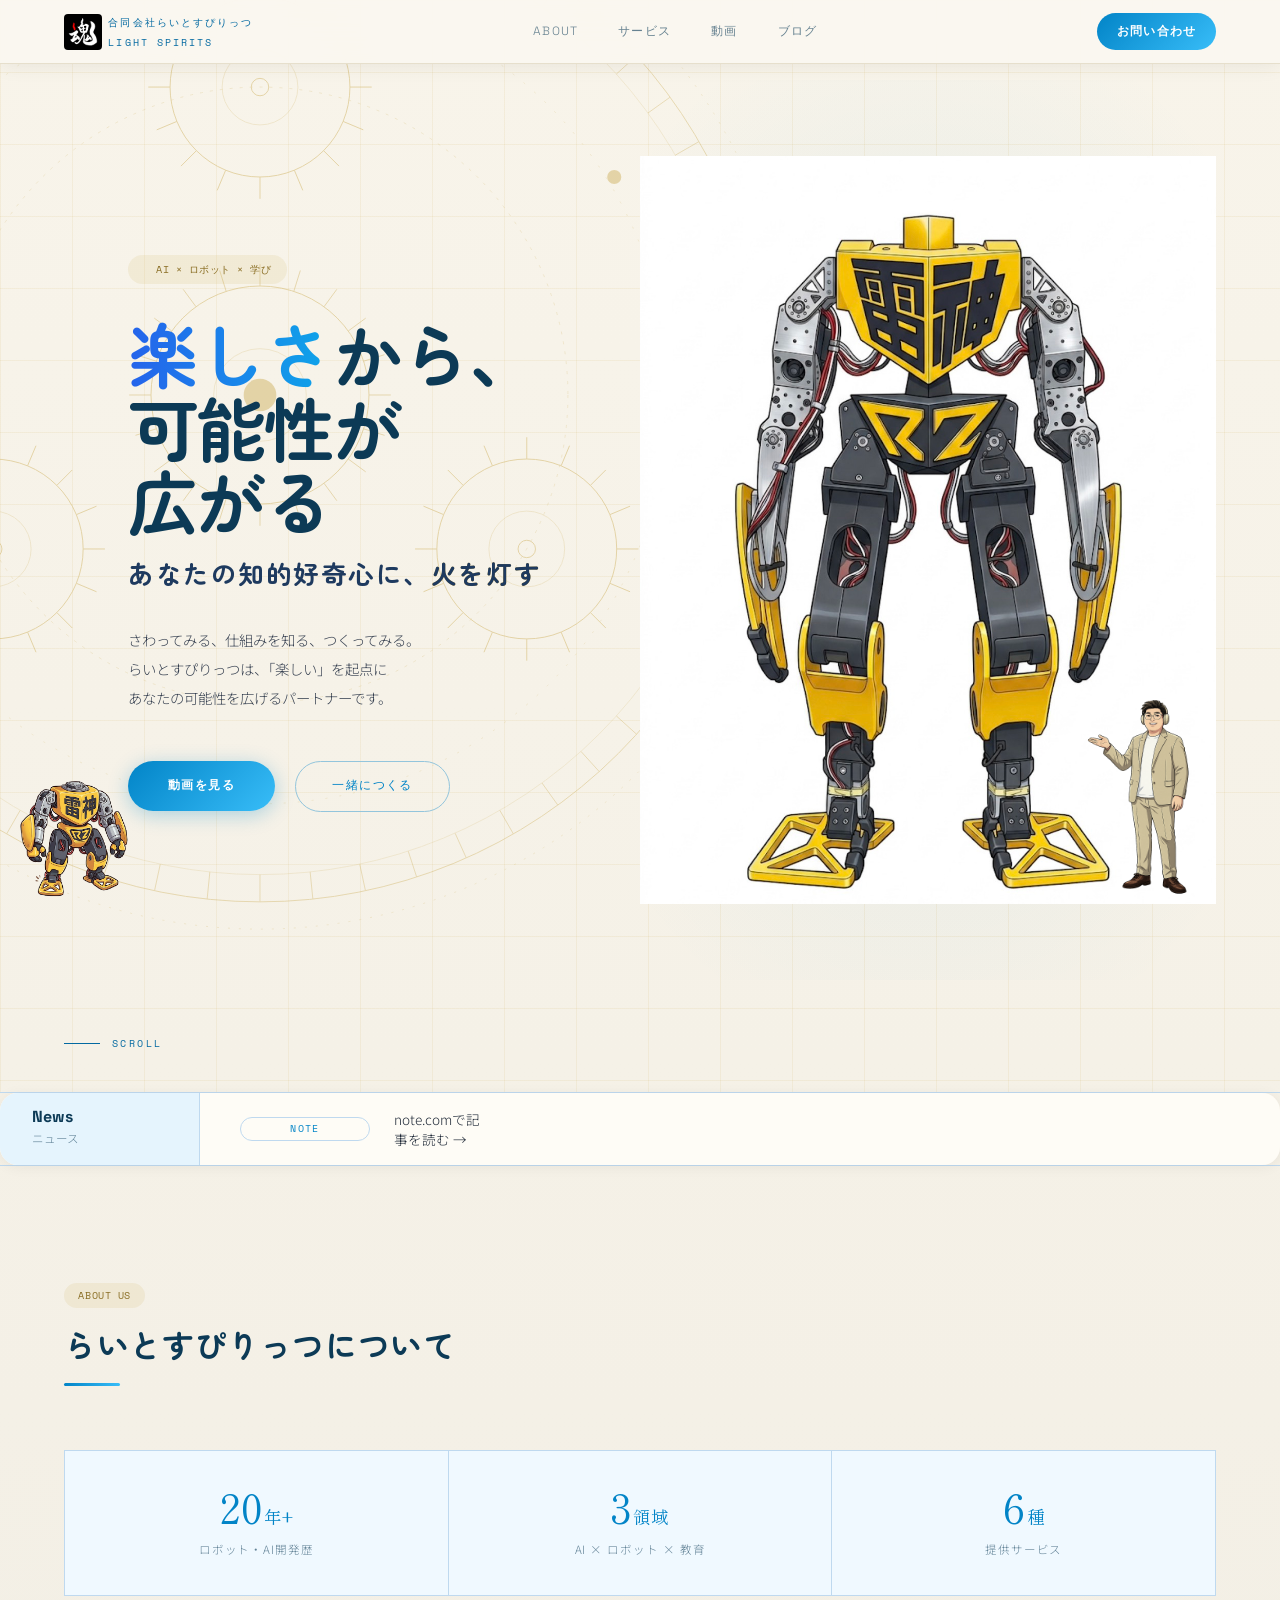
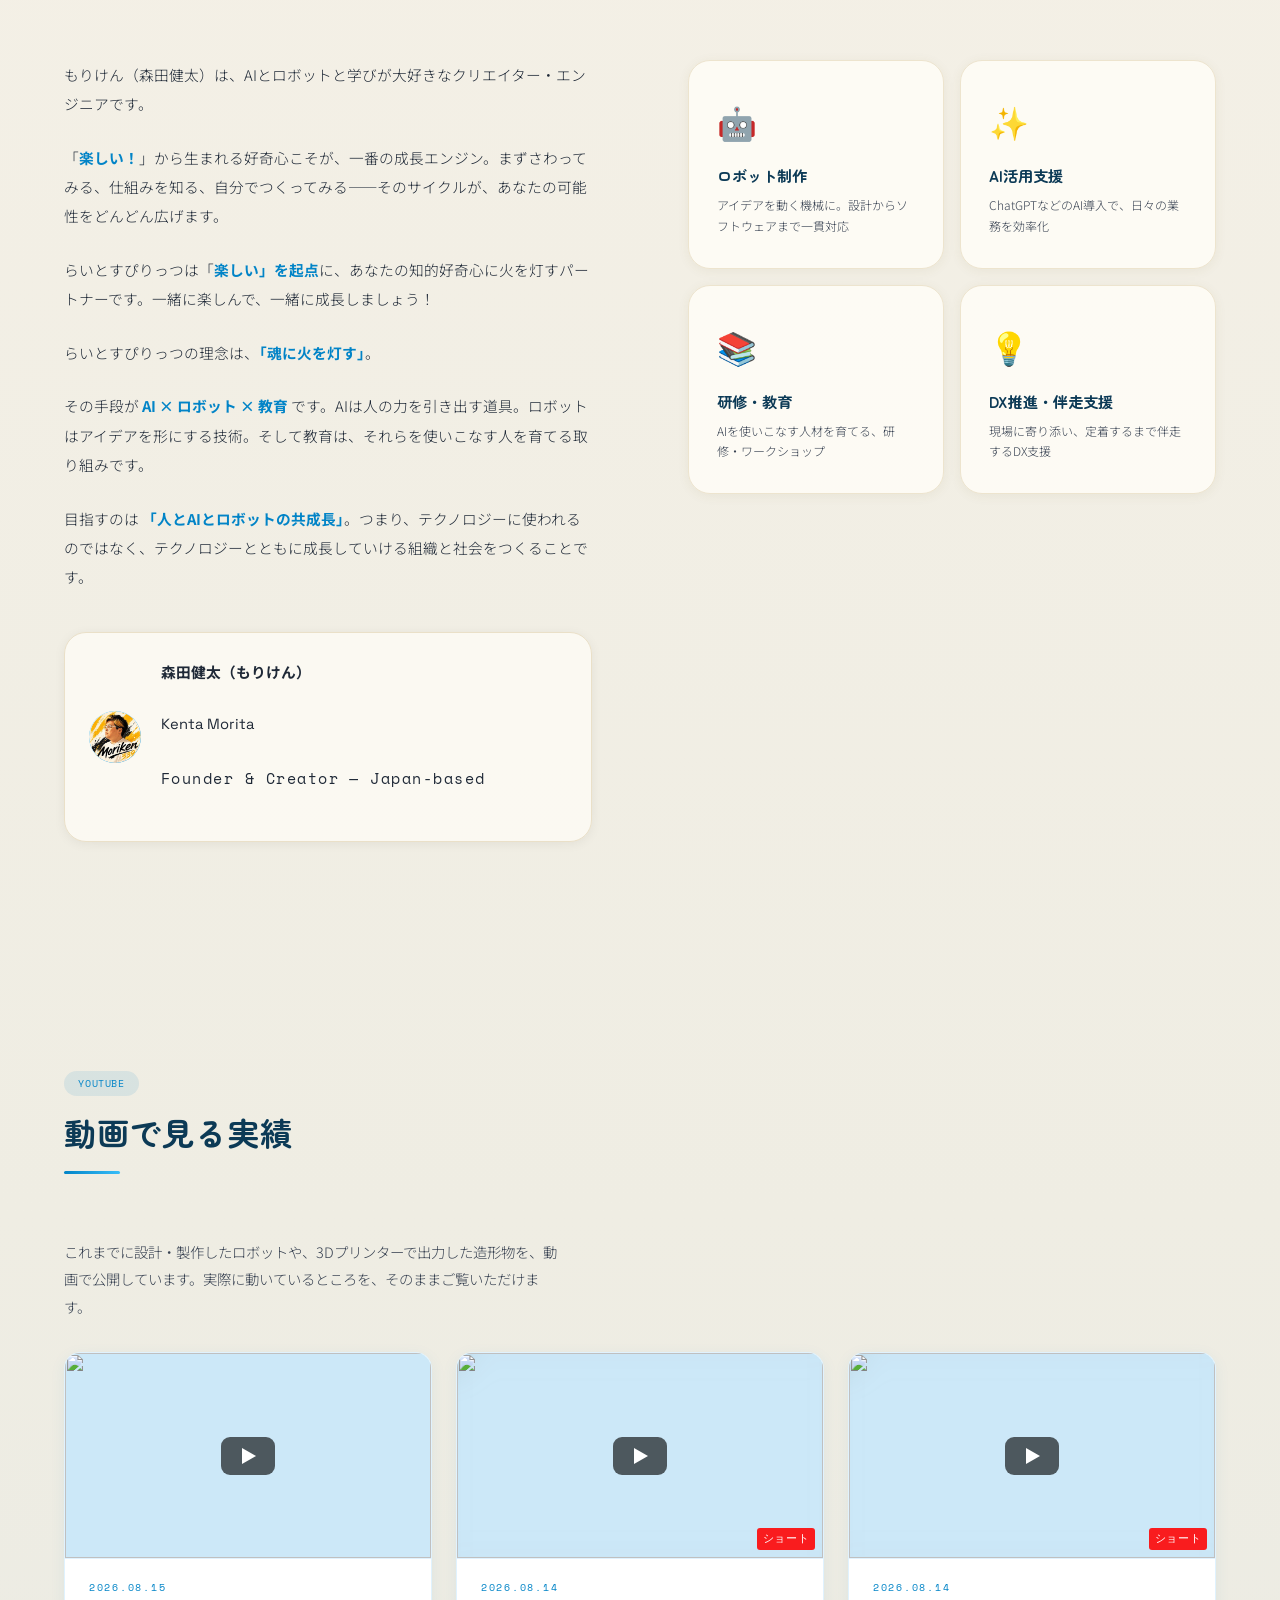
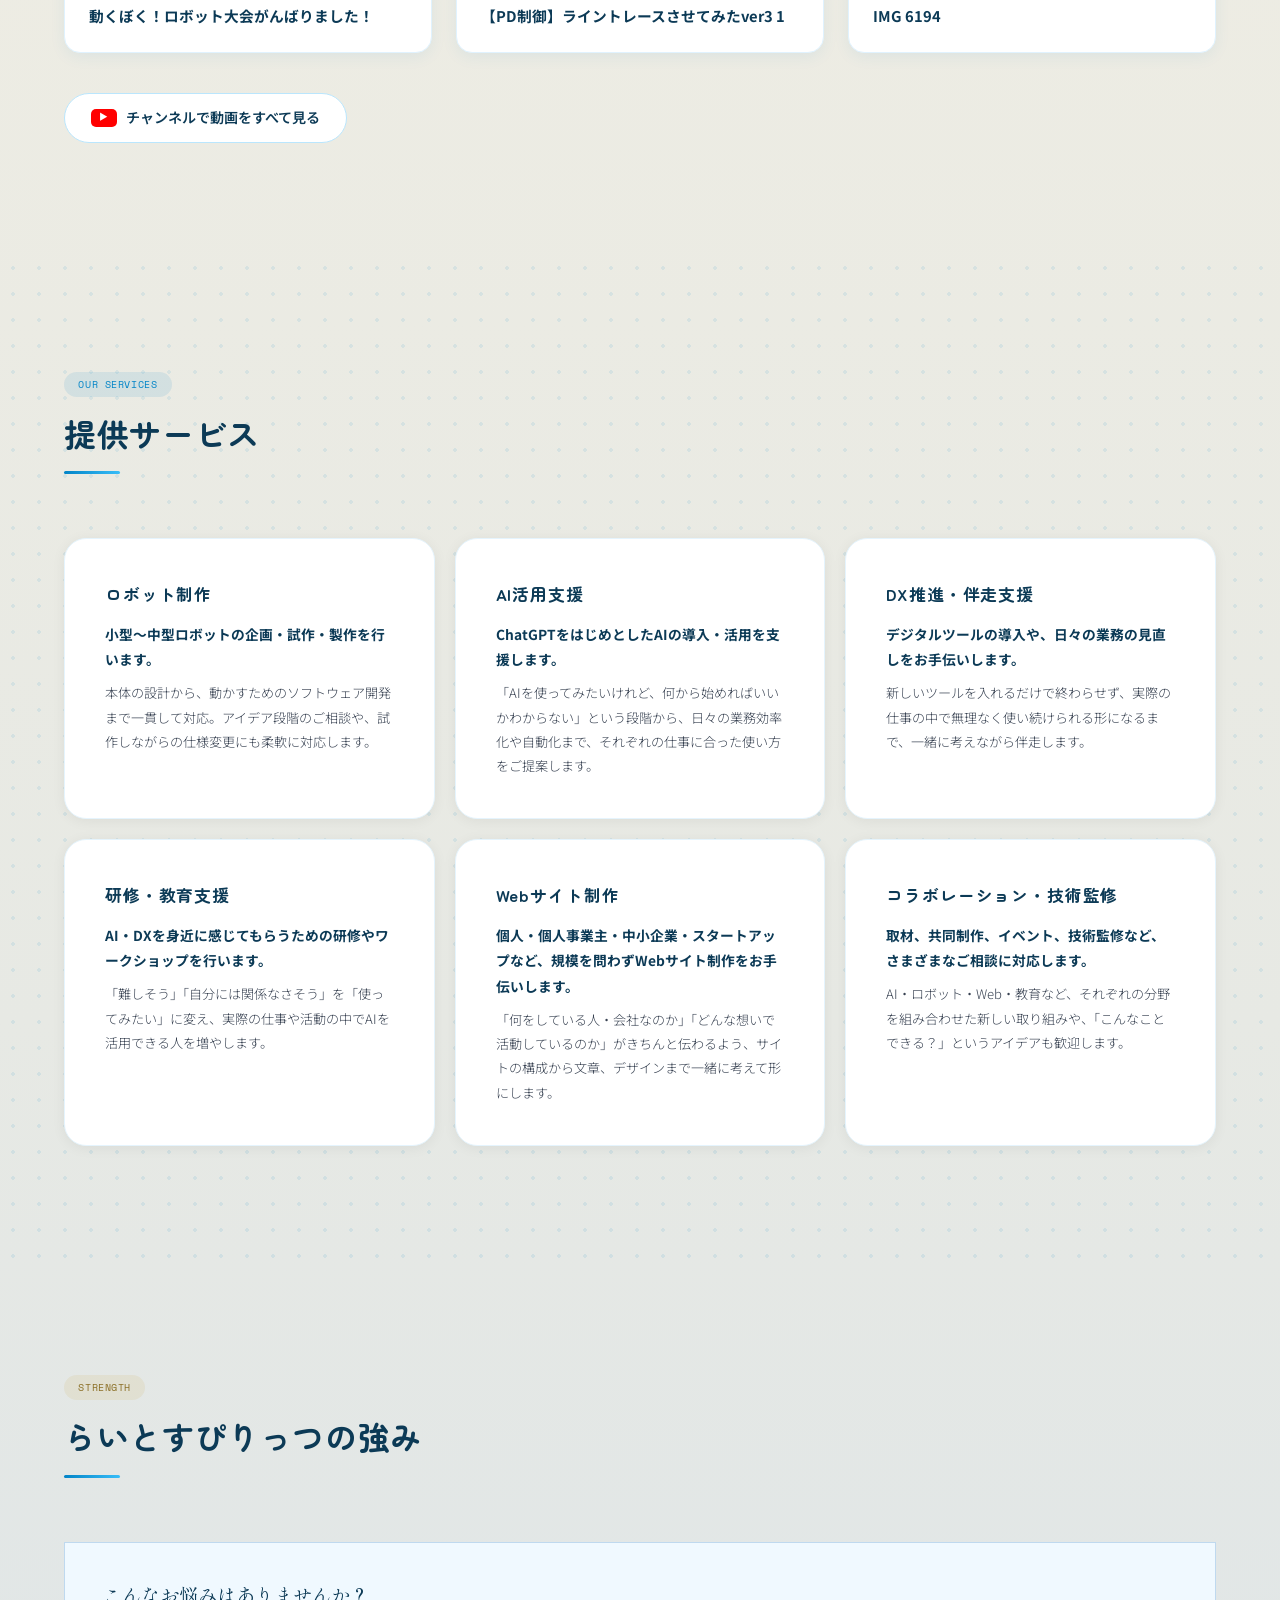
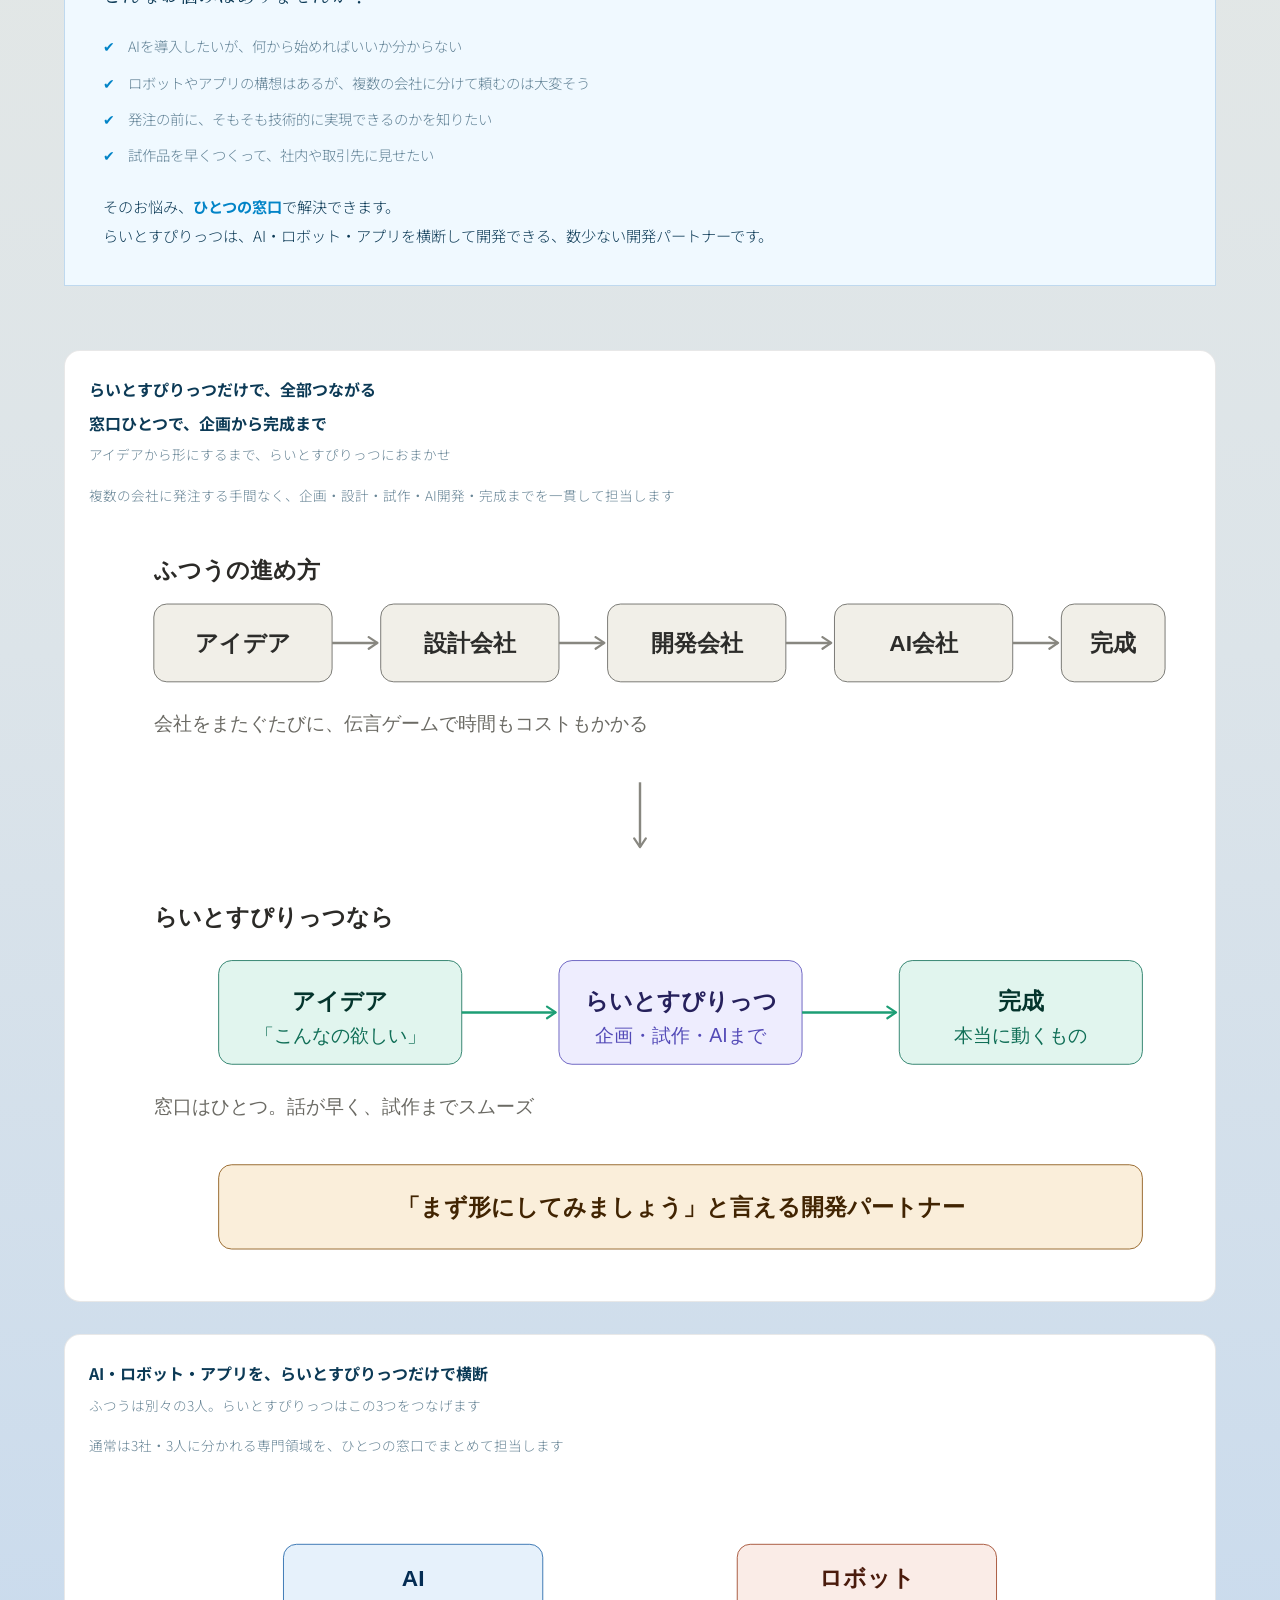
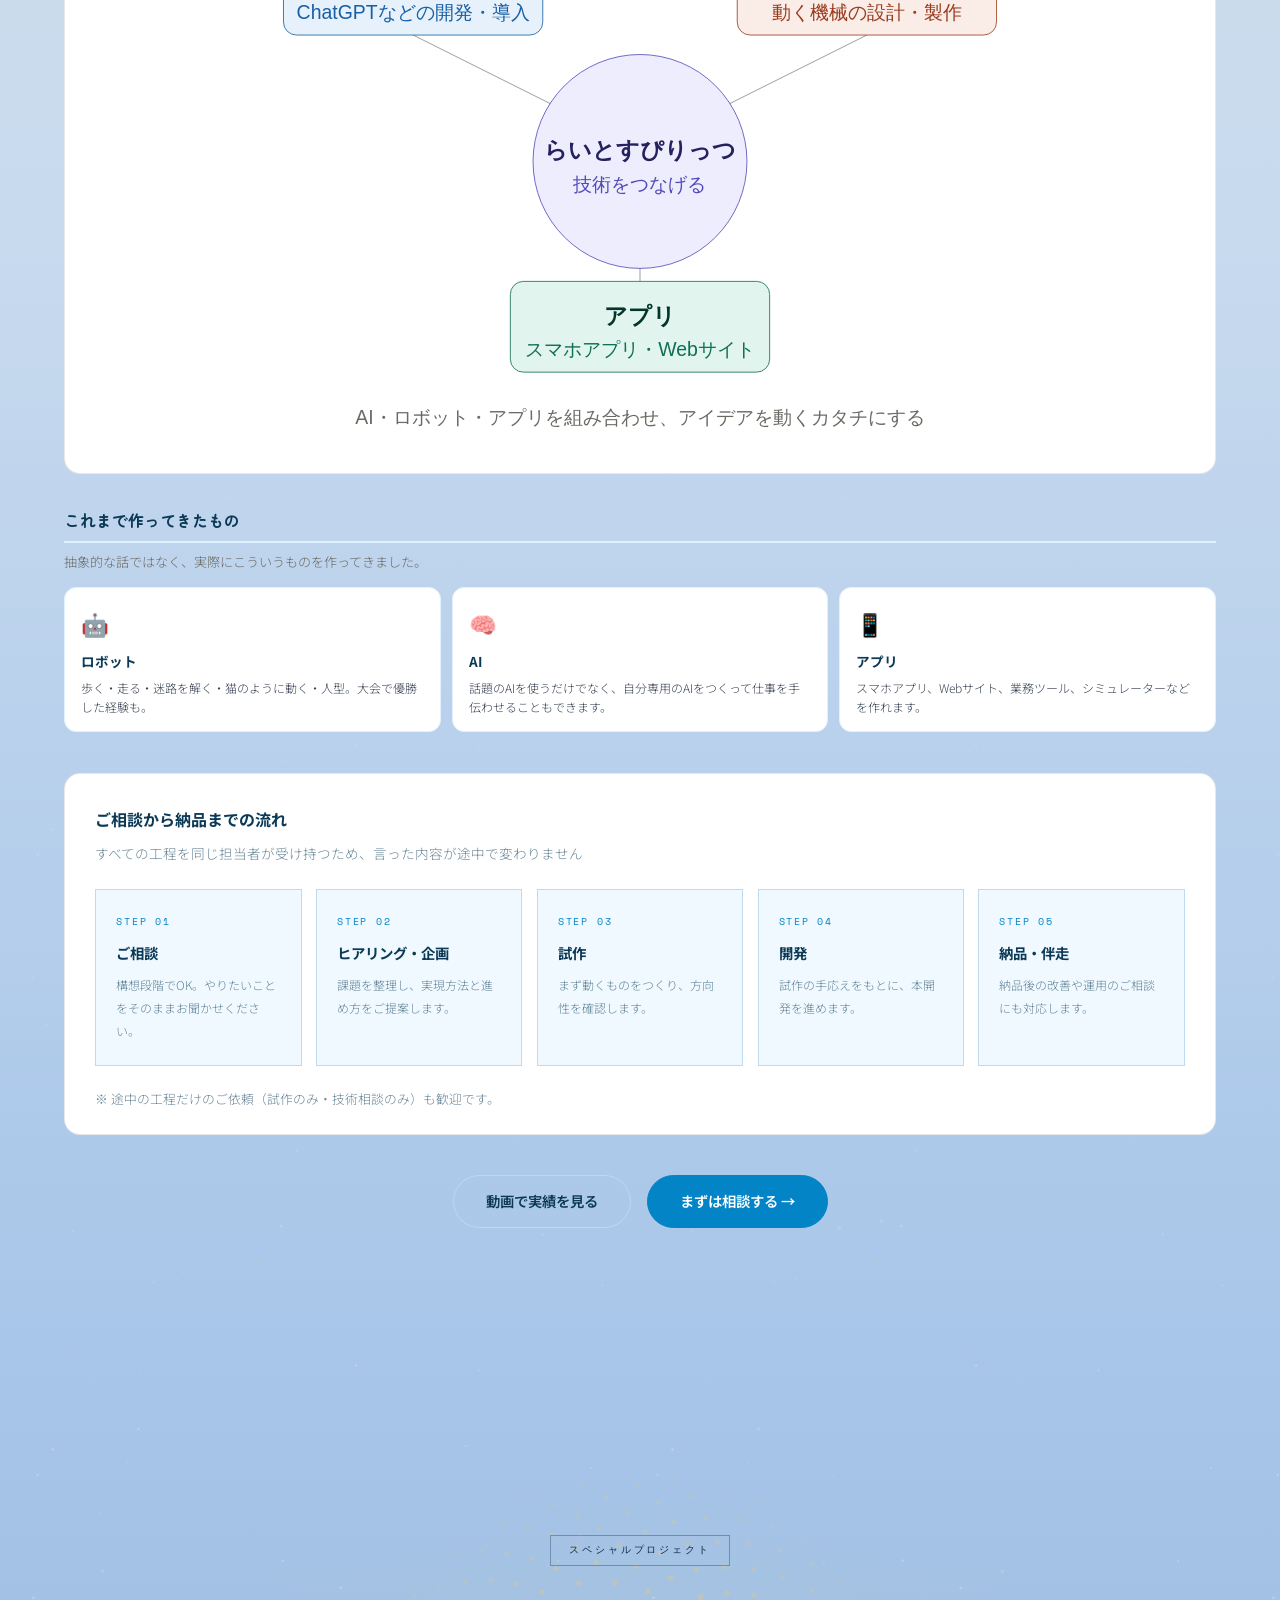
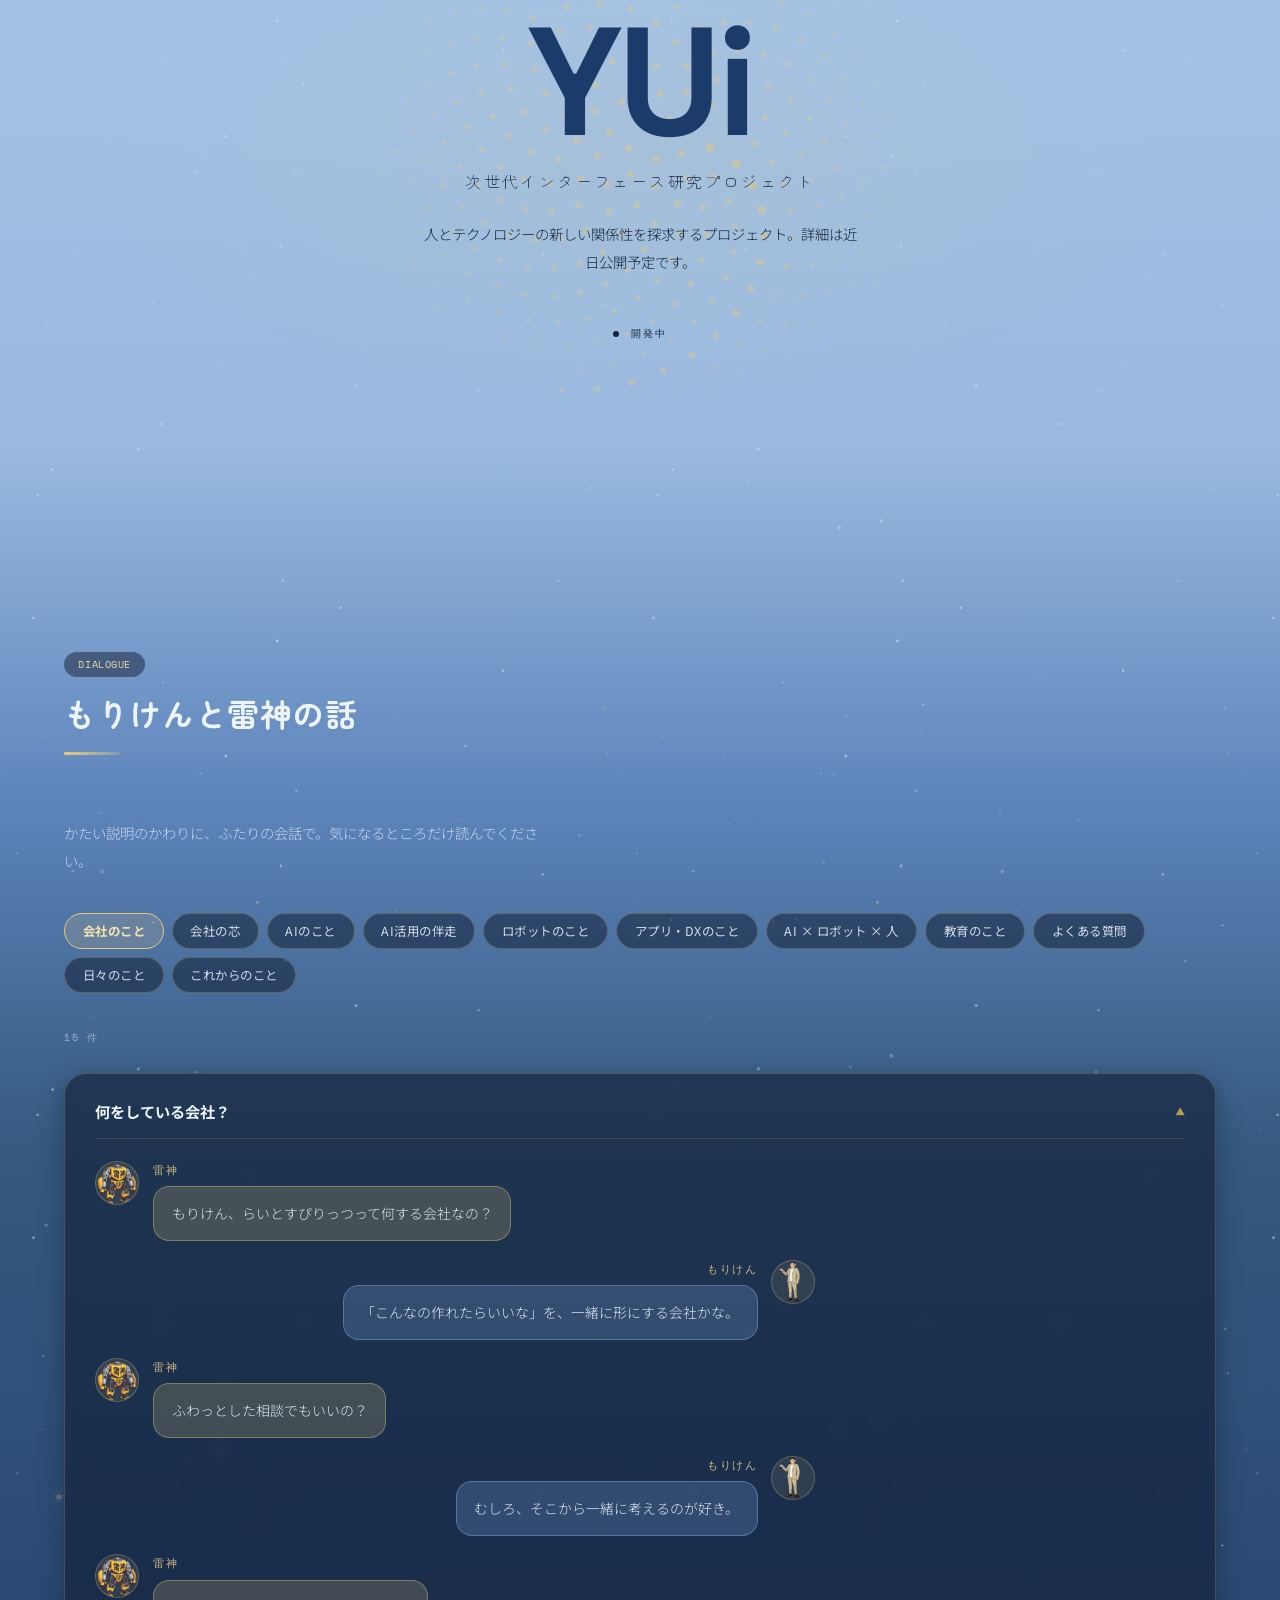
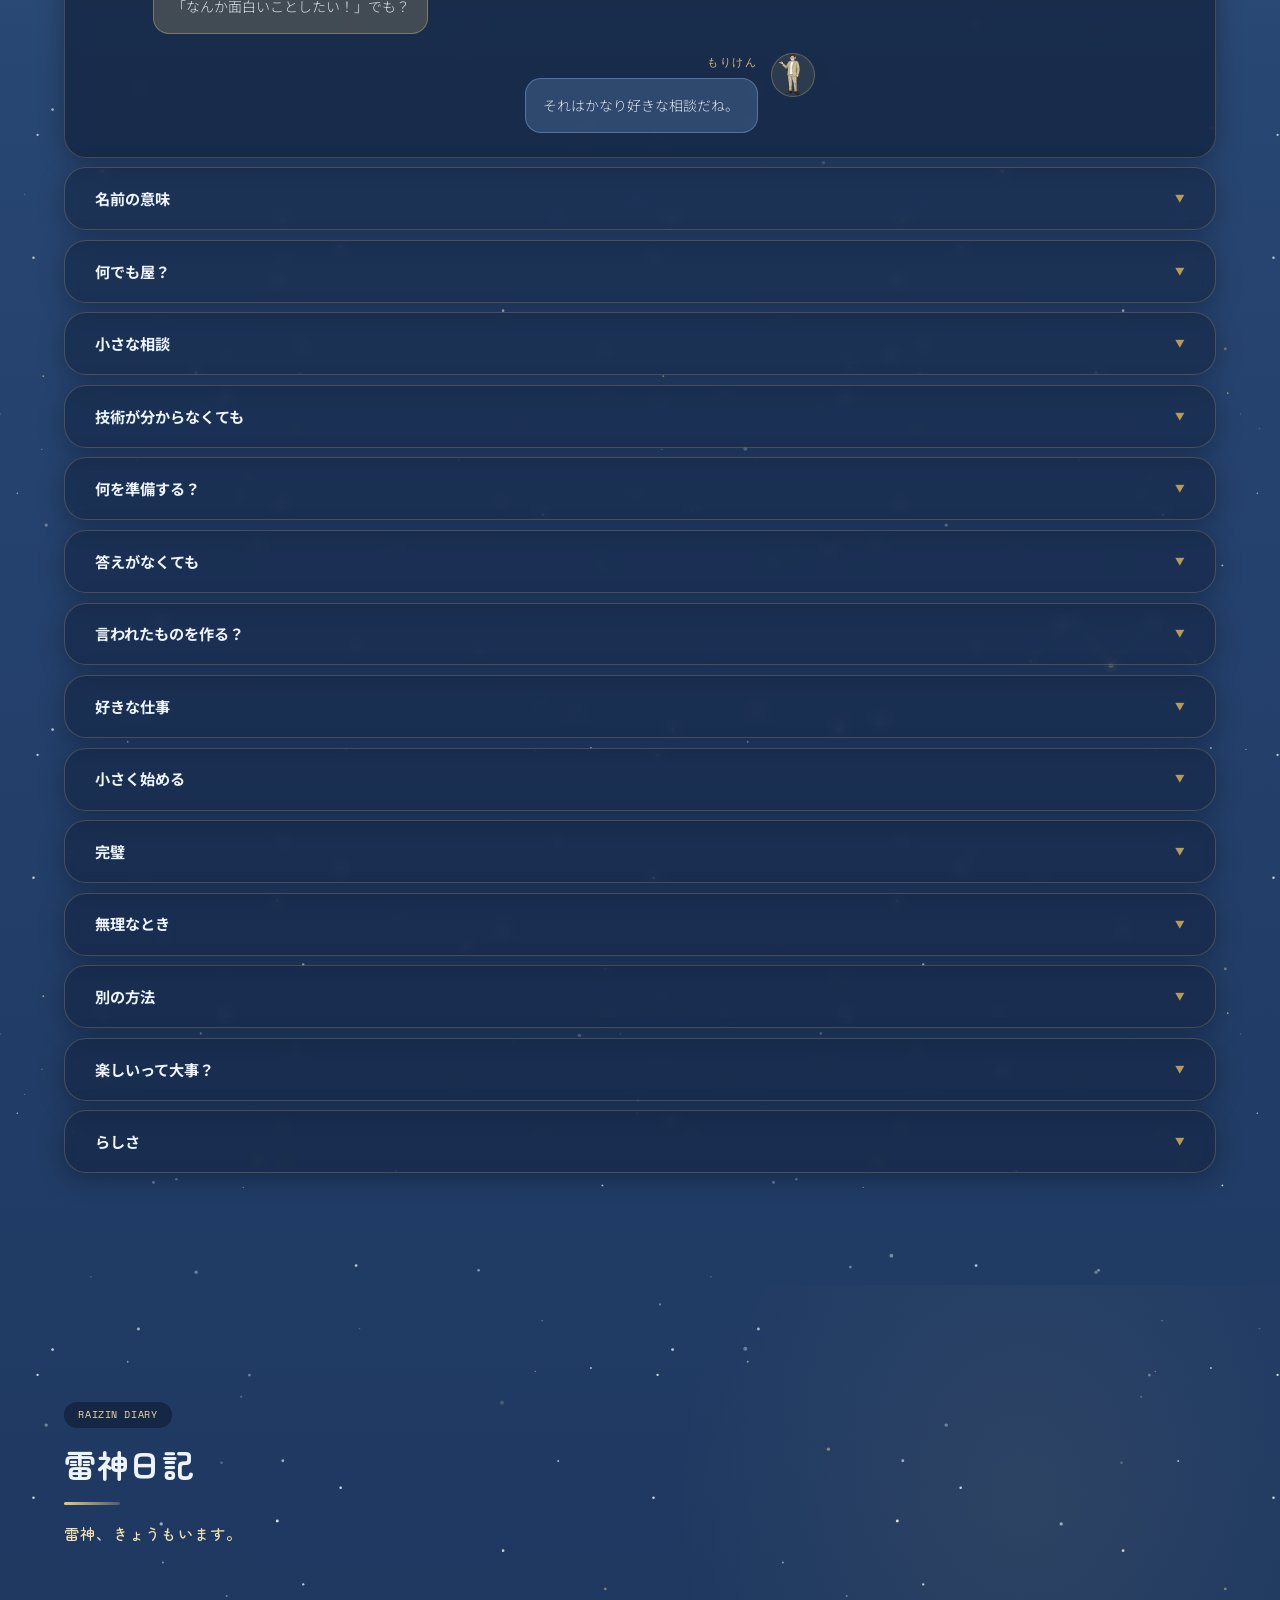
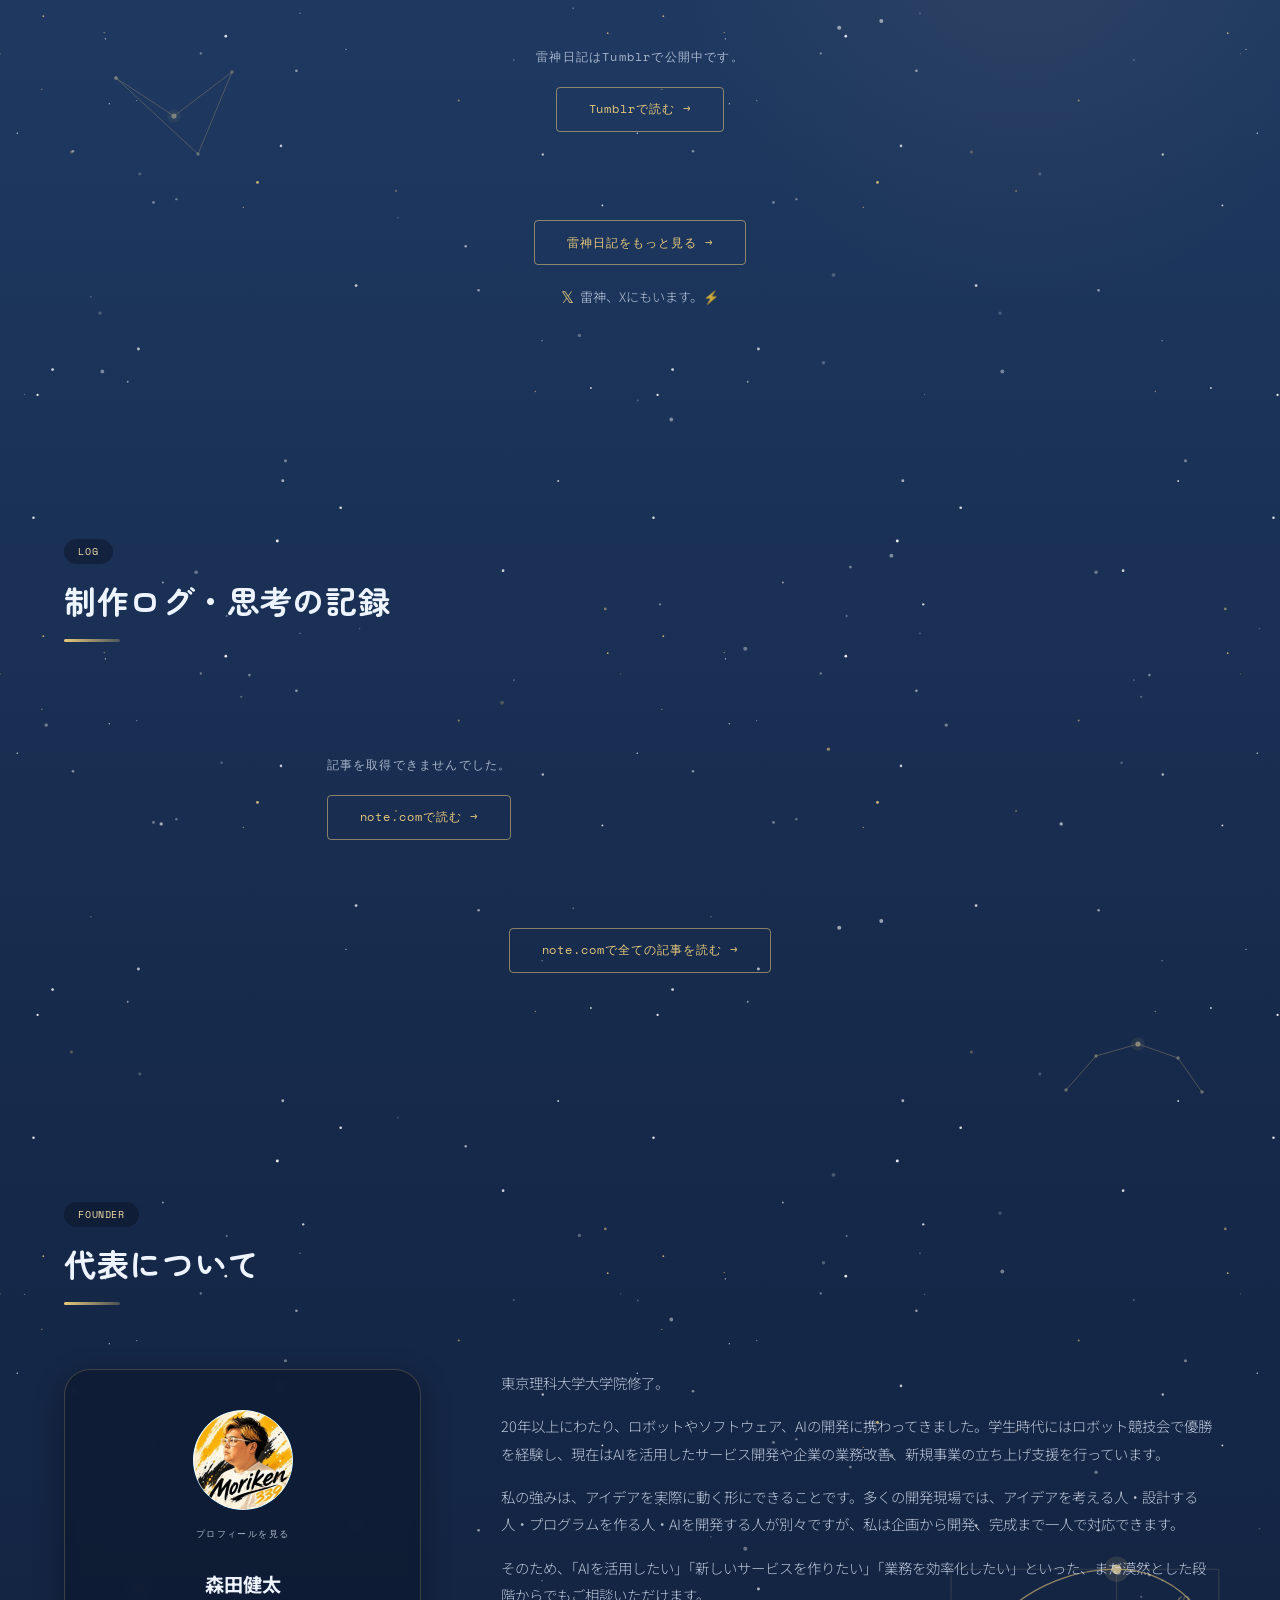
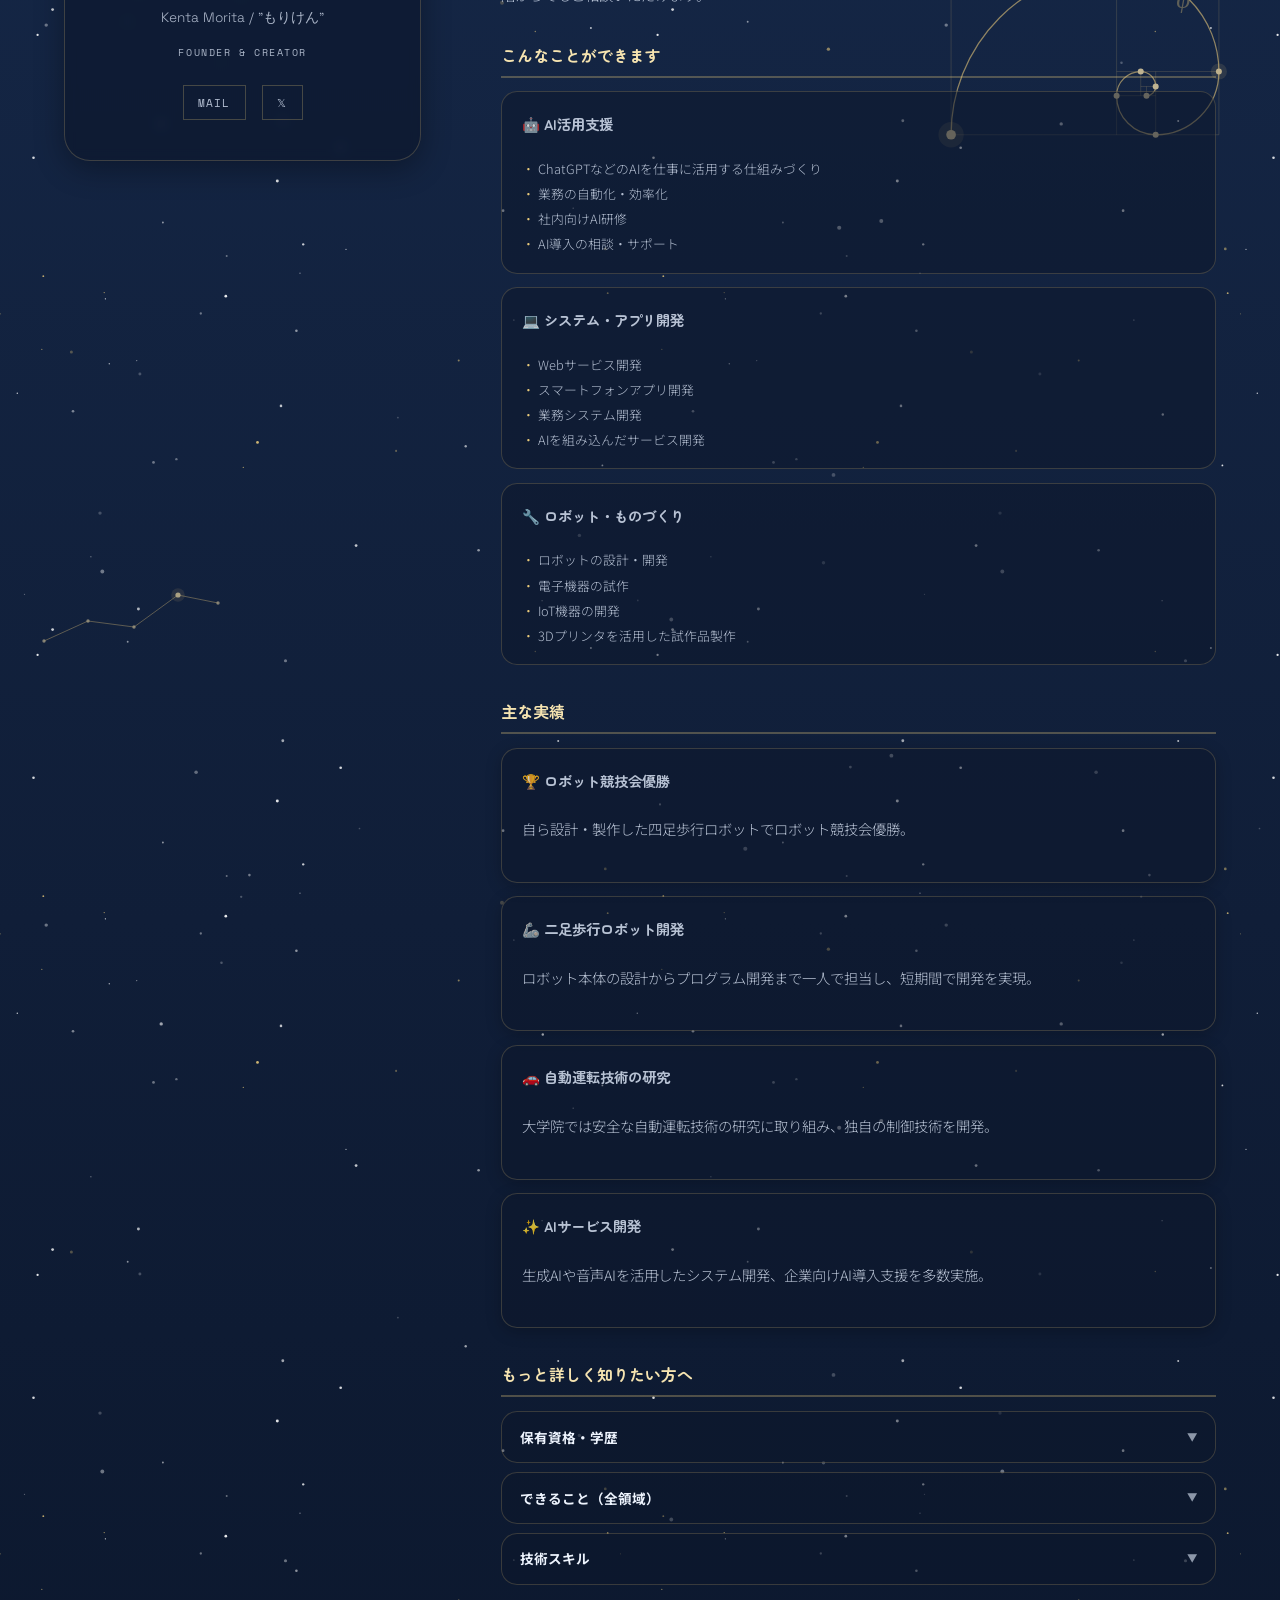
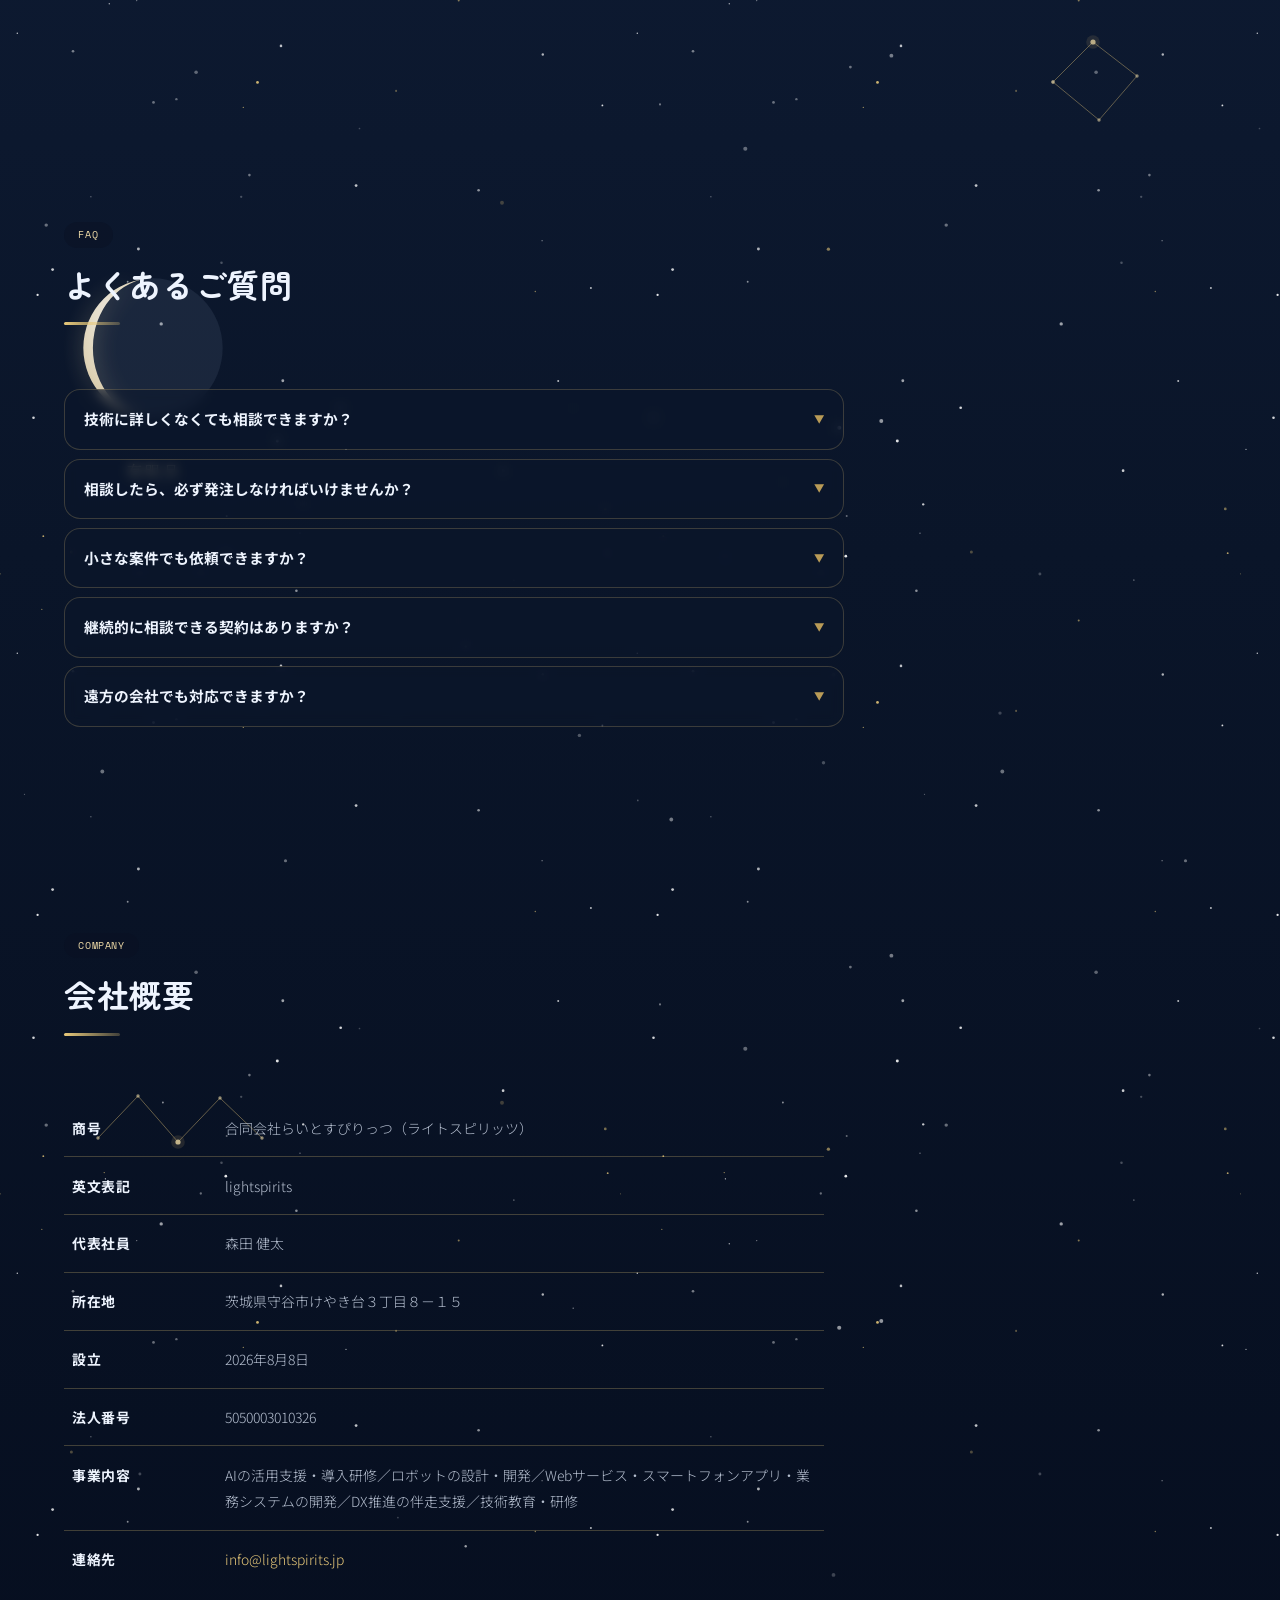
==== commit a46ae06a: "Name the number of days we will take サンクス表示の「準備中」を「3営業日以内」に。TODOコメントも外した。  Co-Authored-By: Claude Op" ====
--- a/index.html
+++ b/index.html
@@ -3995,8 +3995,7 @@
       <h3 class="thanks-title">受け取りました</h3>
       <p class="thanks-line"><b>雷神</b>ちゃんと届いたよ。ありがとう！</p>
       <p class="thanks-lead">内容を確認のうえ、ご入力いただいたメールアドレスへご連絡いたします。</p>
-      <!-- TODO: 要記入 — 返信の目安（例「3営業日以内」）が決まったら、下の「準備中」を差し替えてください -->
-      <p class="thanks-reply">お返事の目安：<span class="thanks-todo">準備中</span></p>
+      <p class="thanks-reply">お返事の目安：<span class="thanks-todo">3営業日以内</span></p>
       <p class="thanks-mail">お急ぎの場合は <a href="mailto:info@lightspirits.jp">info@lightspirits.jp</a> へ直接ご連絡ください。</p>
     </div>
     </div>
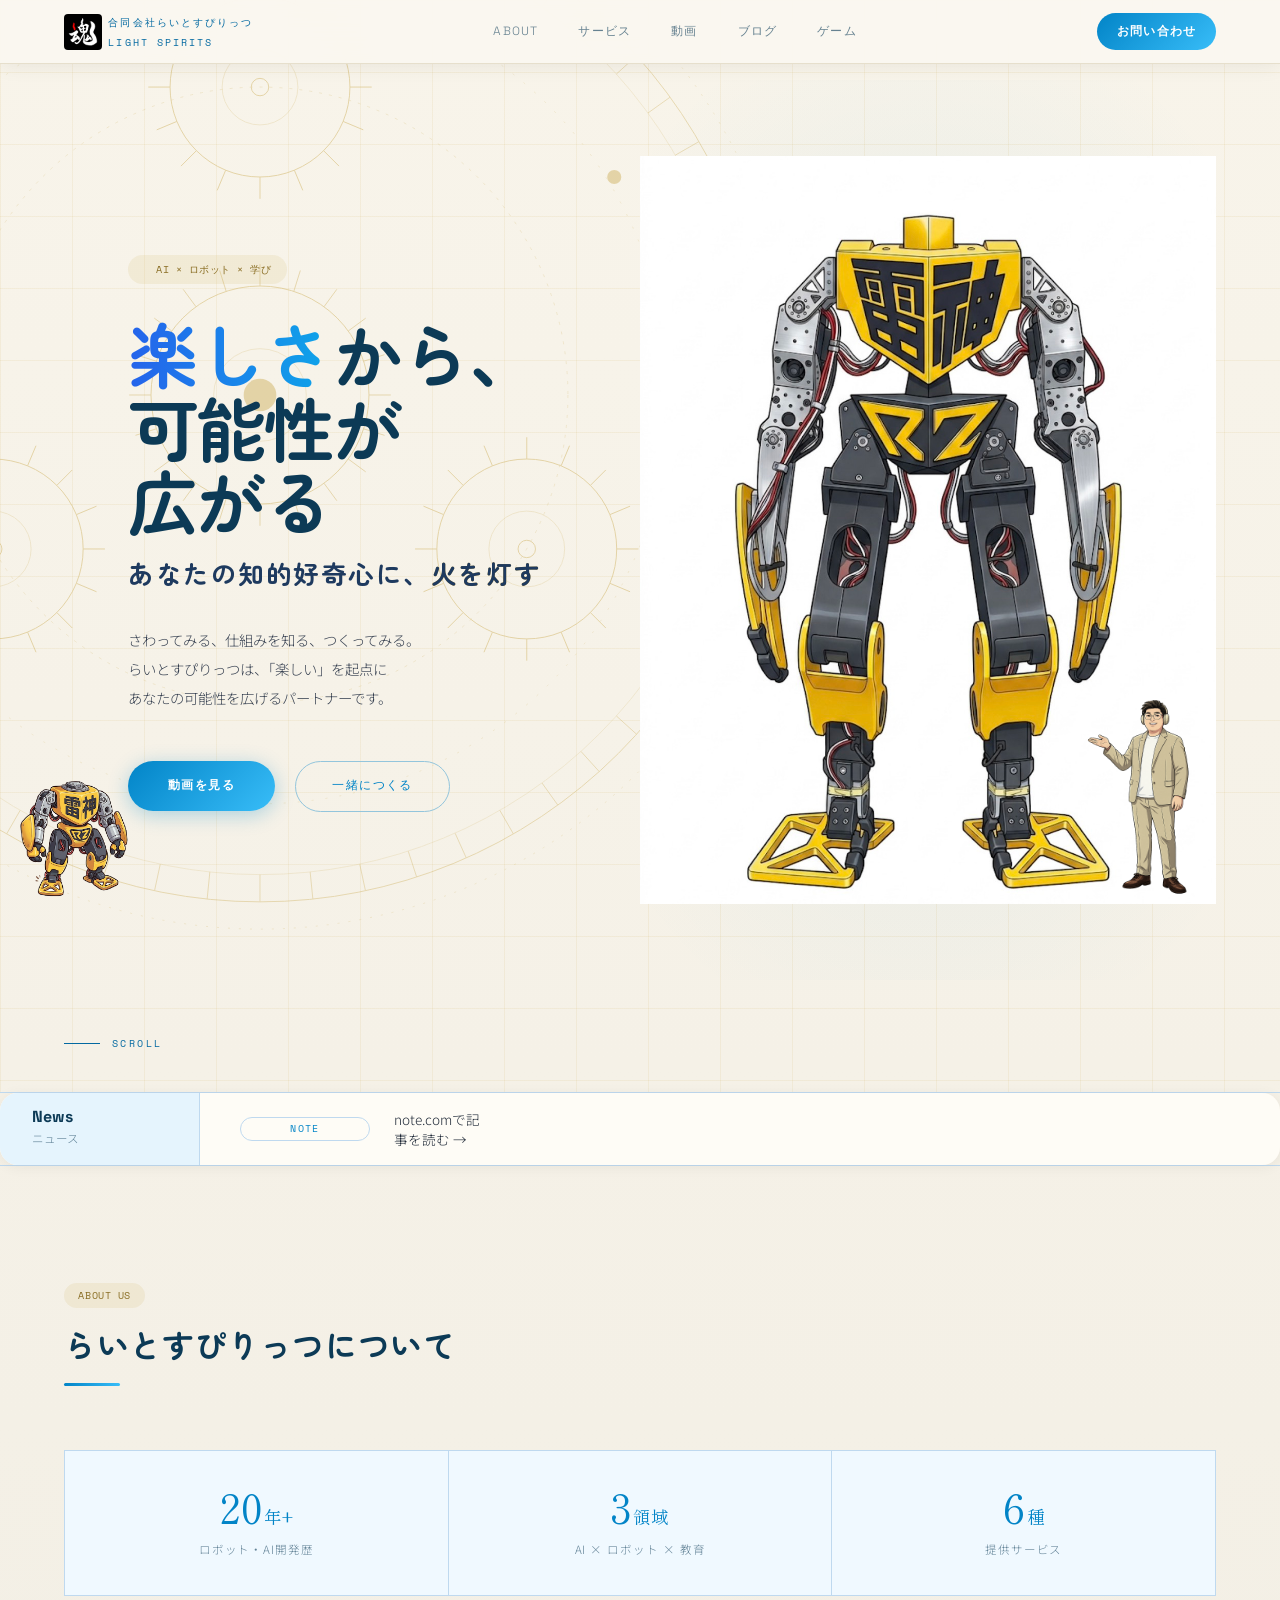
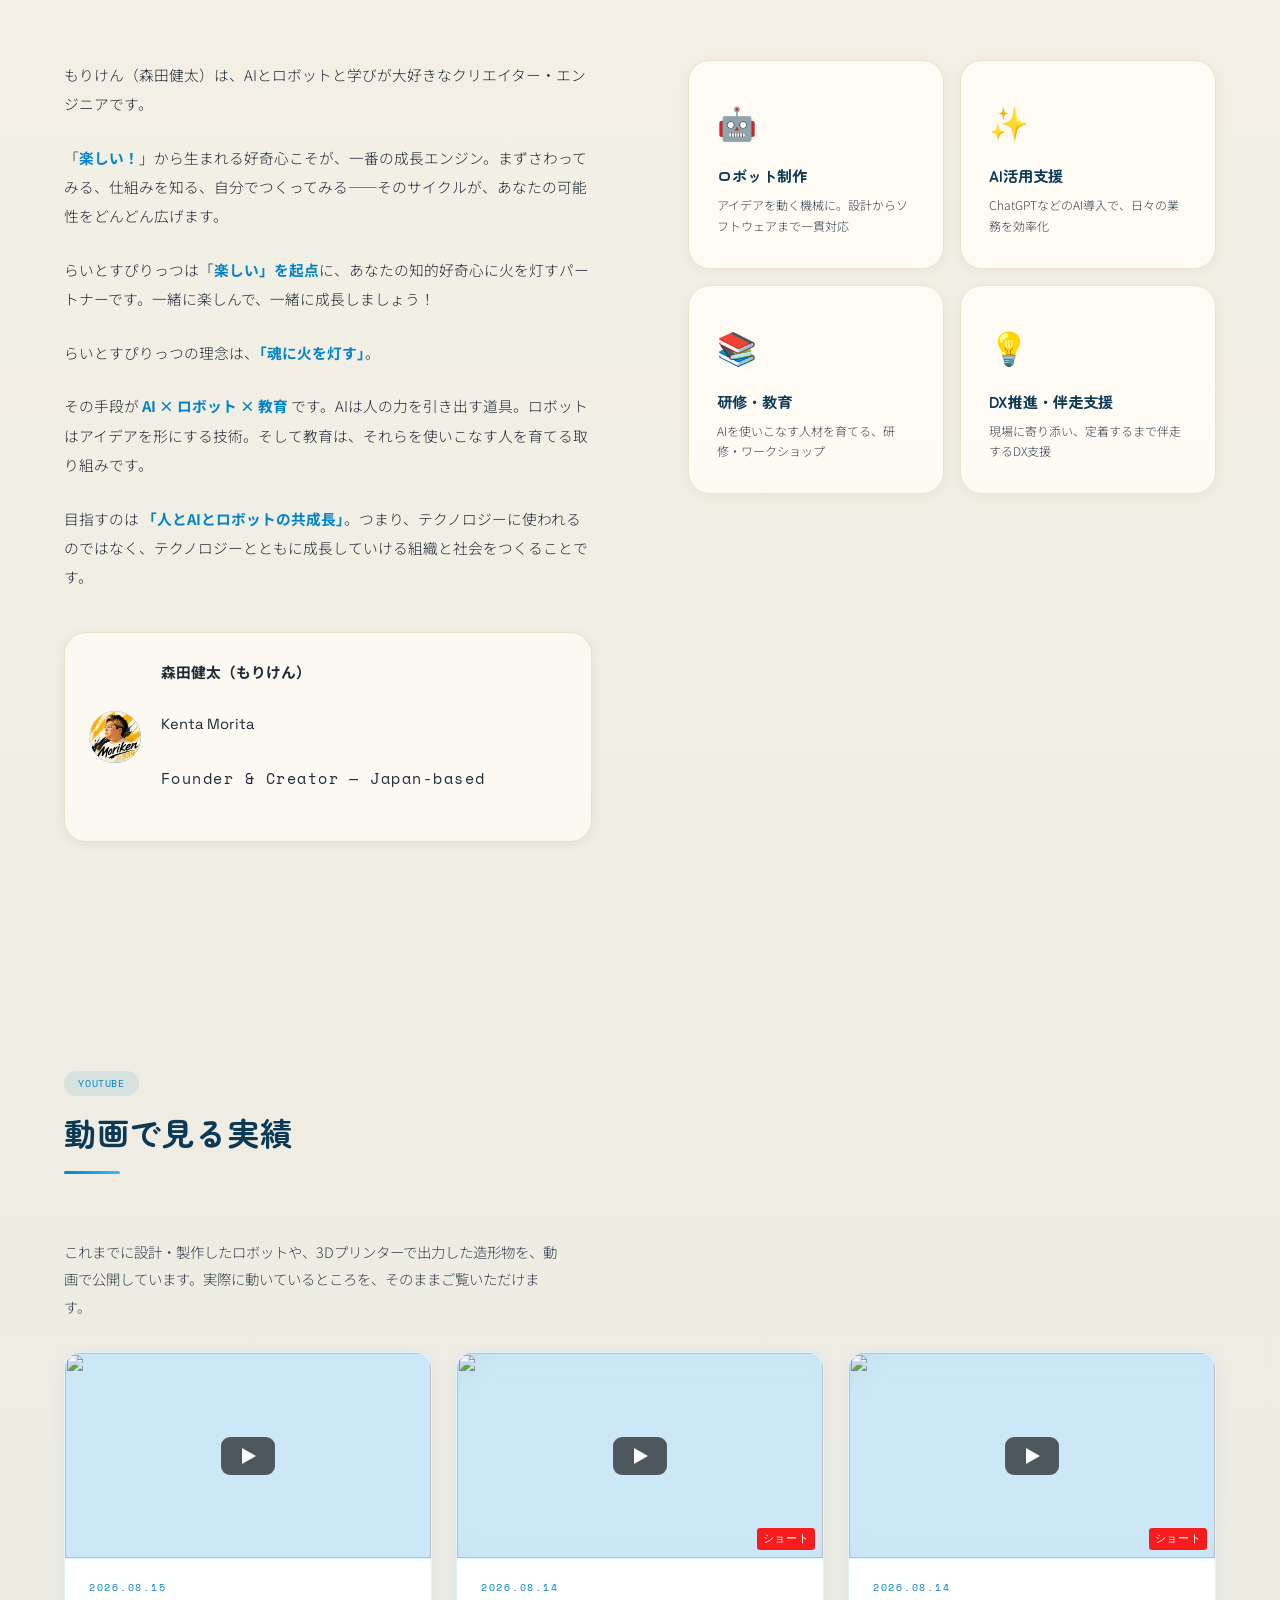
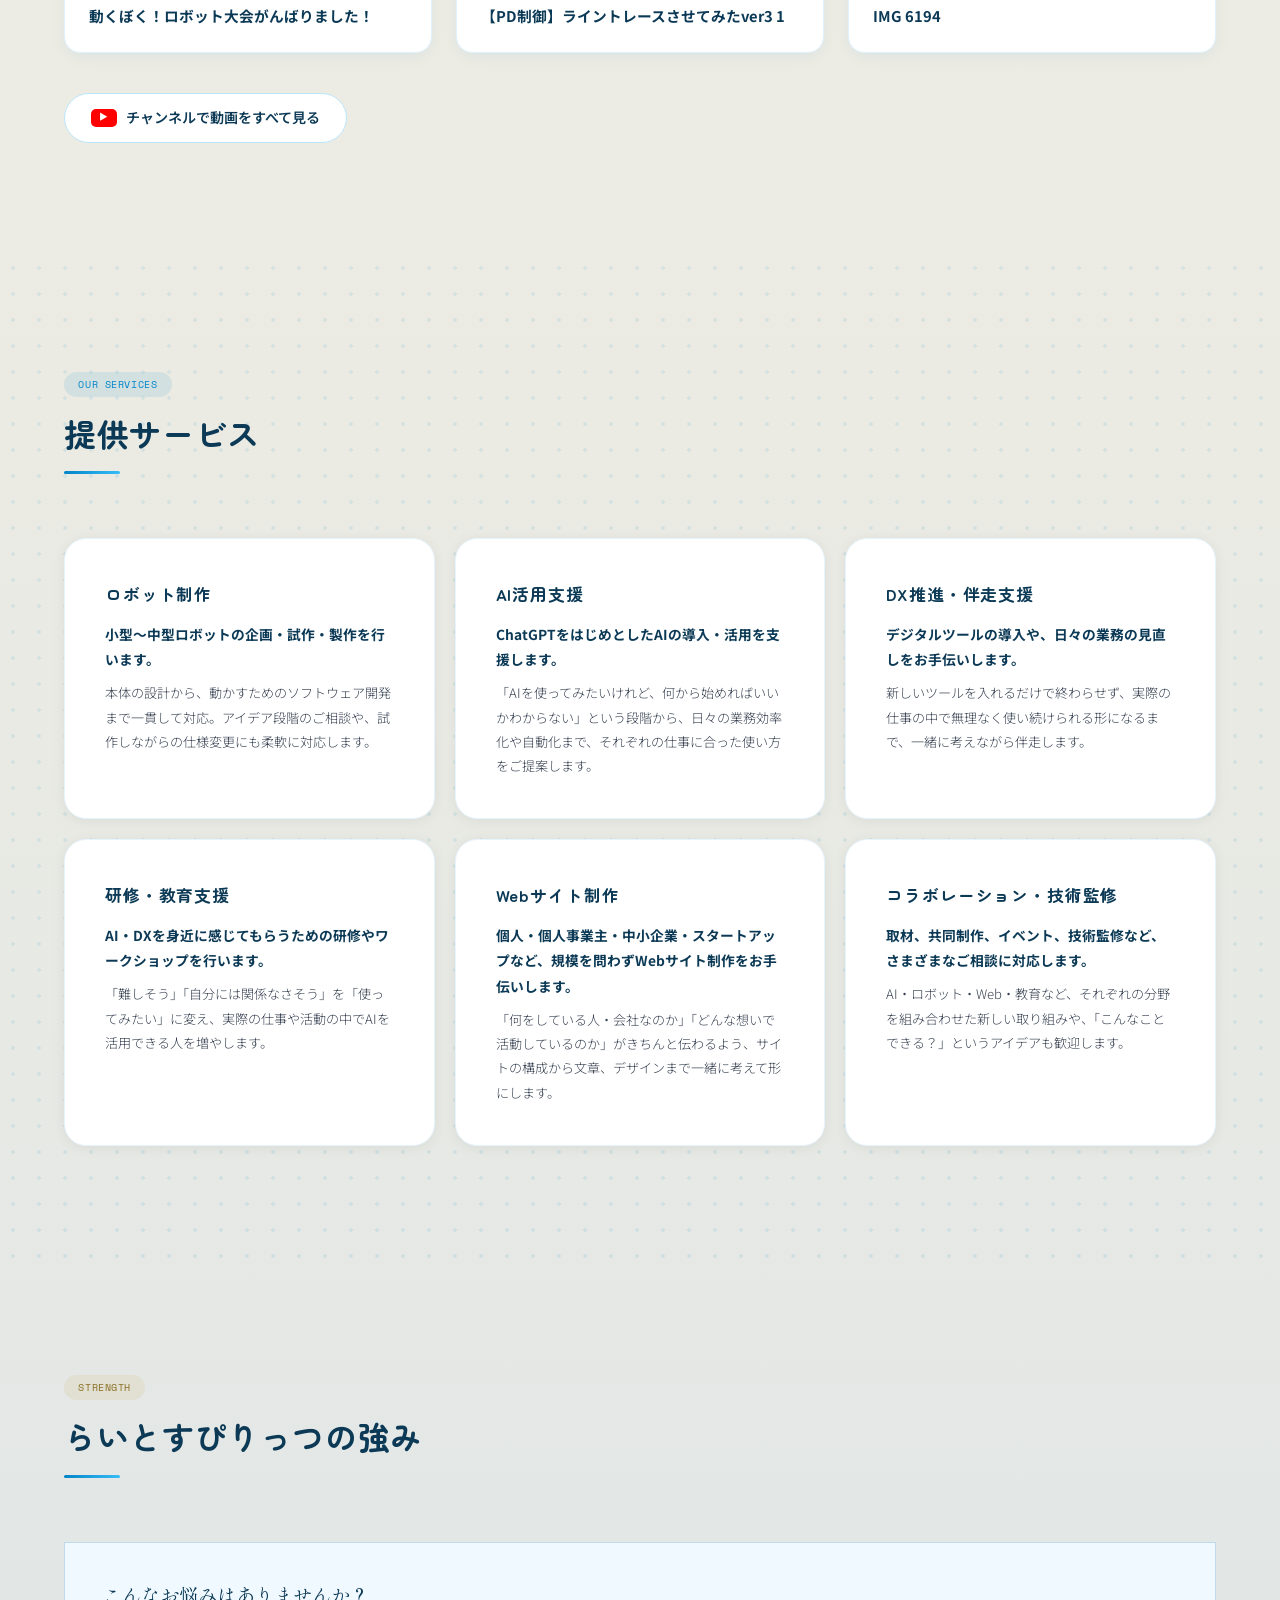
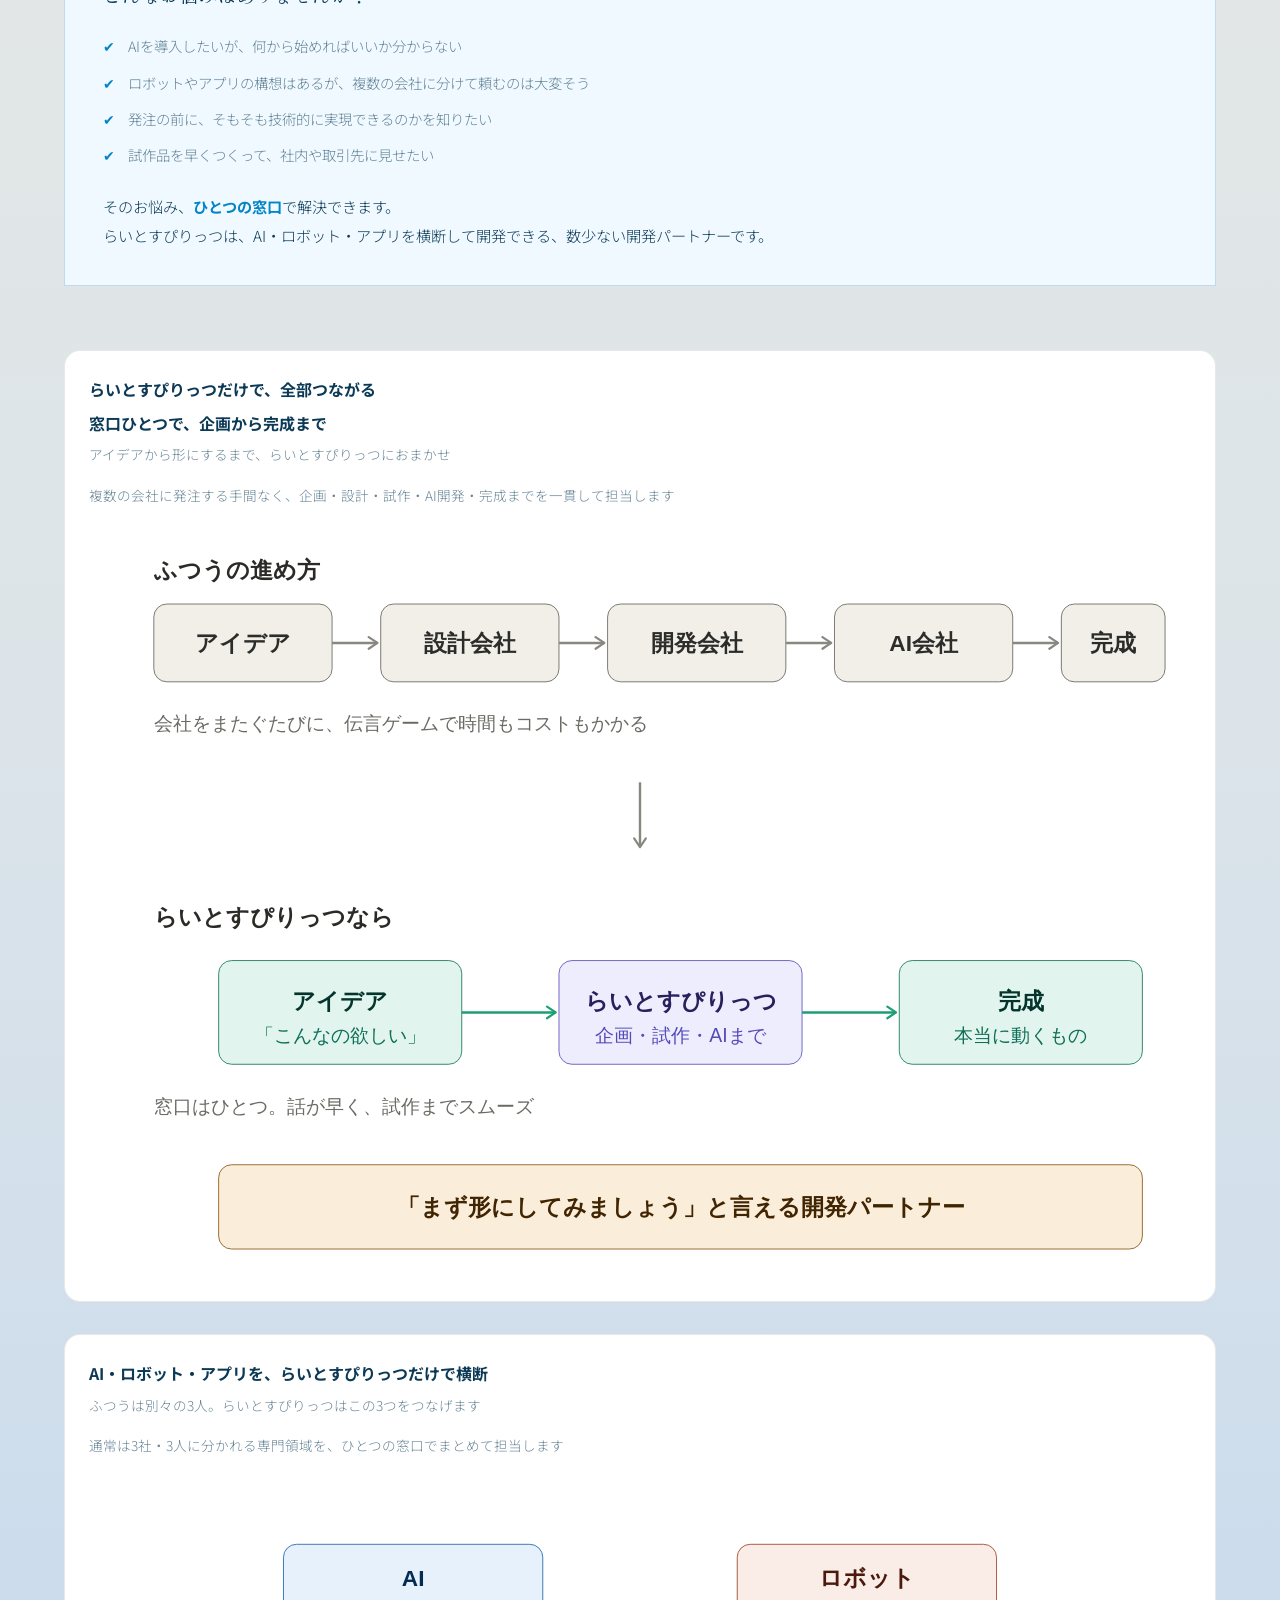
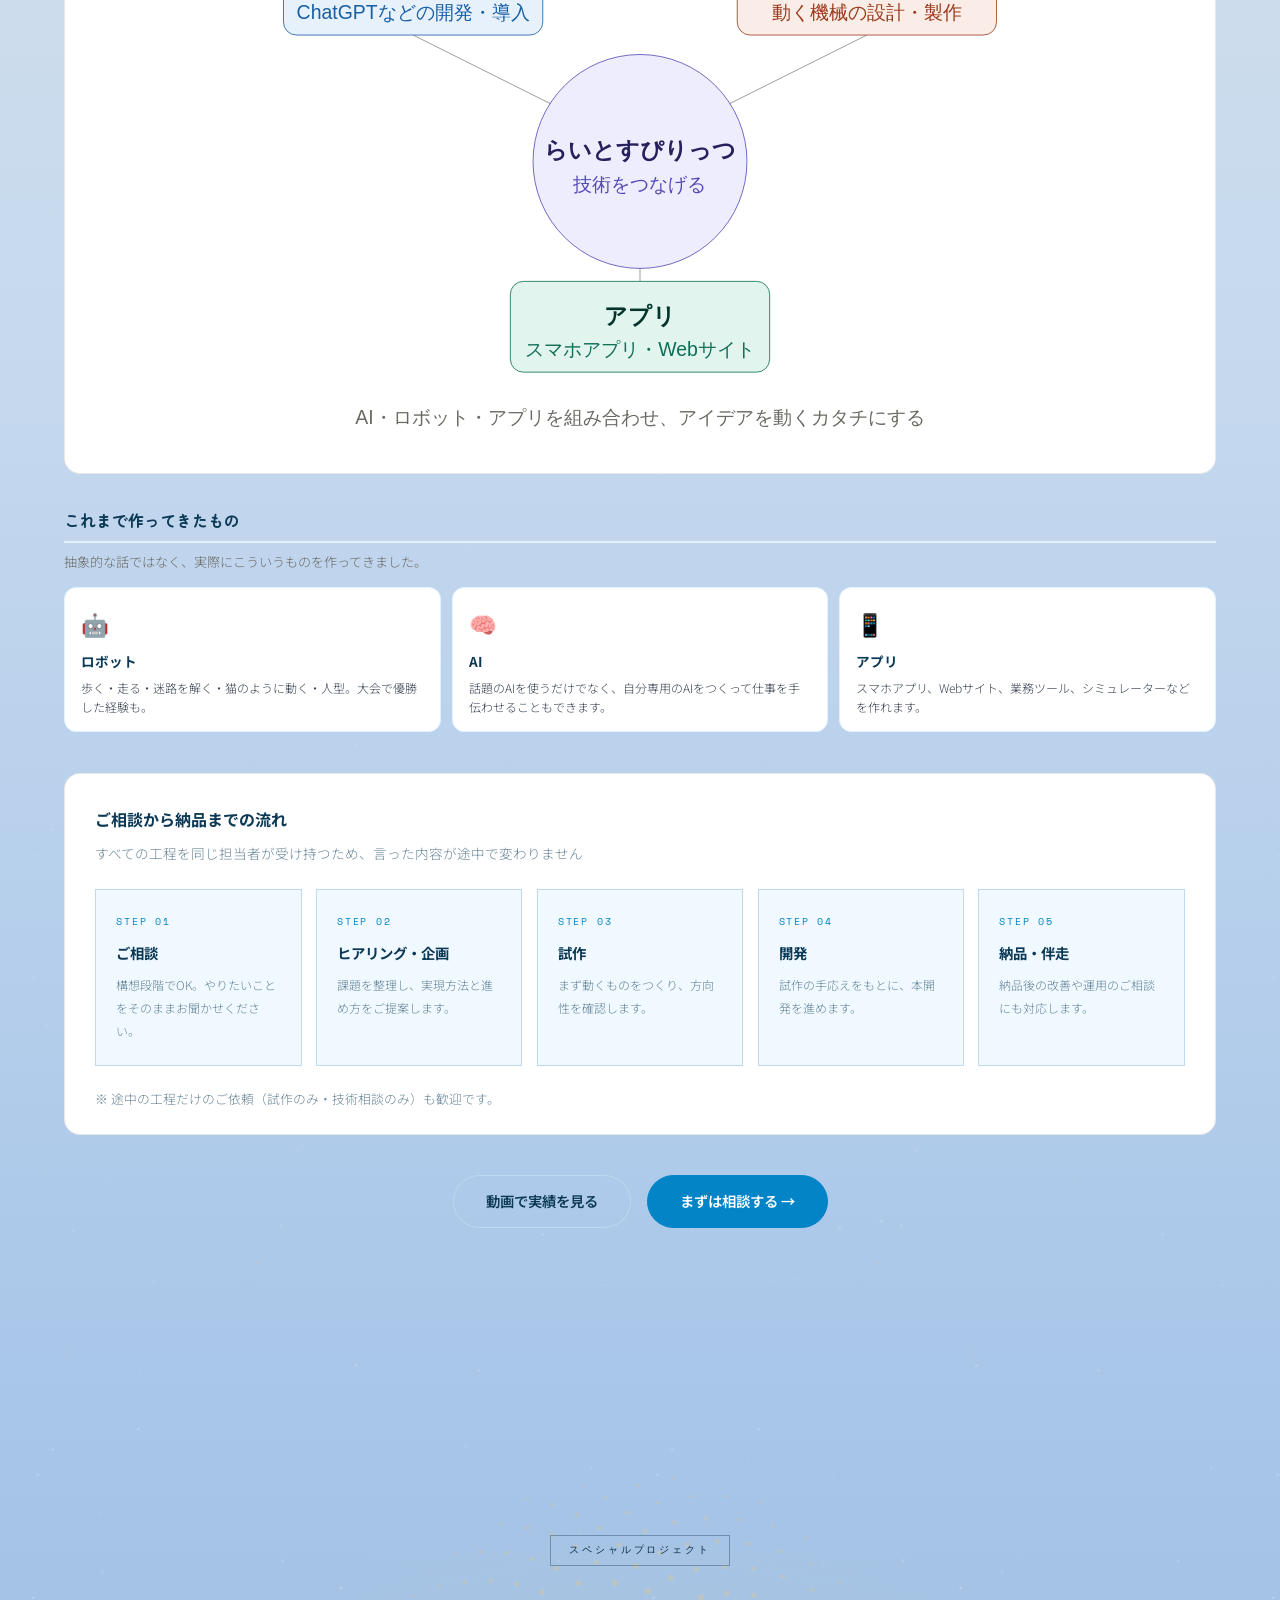
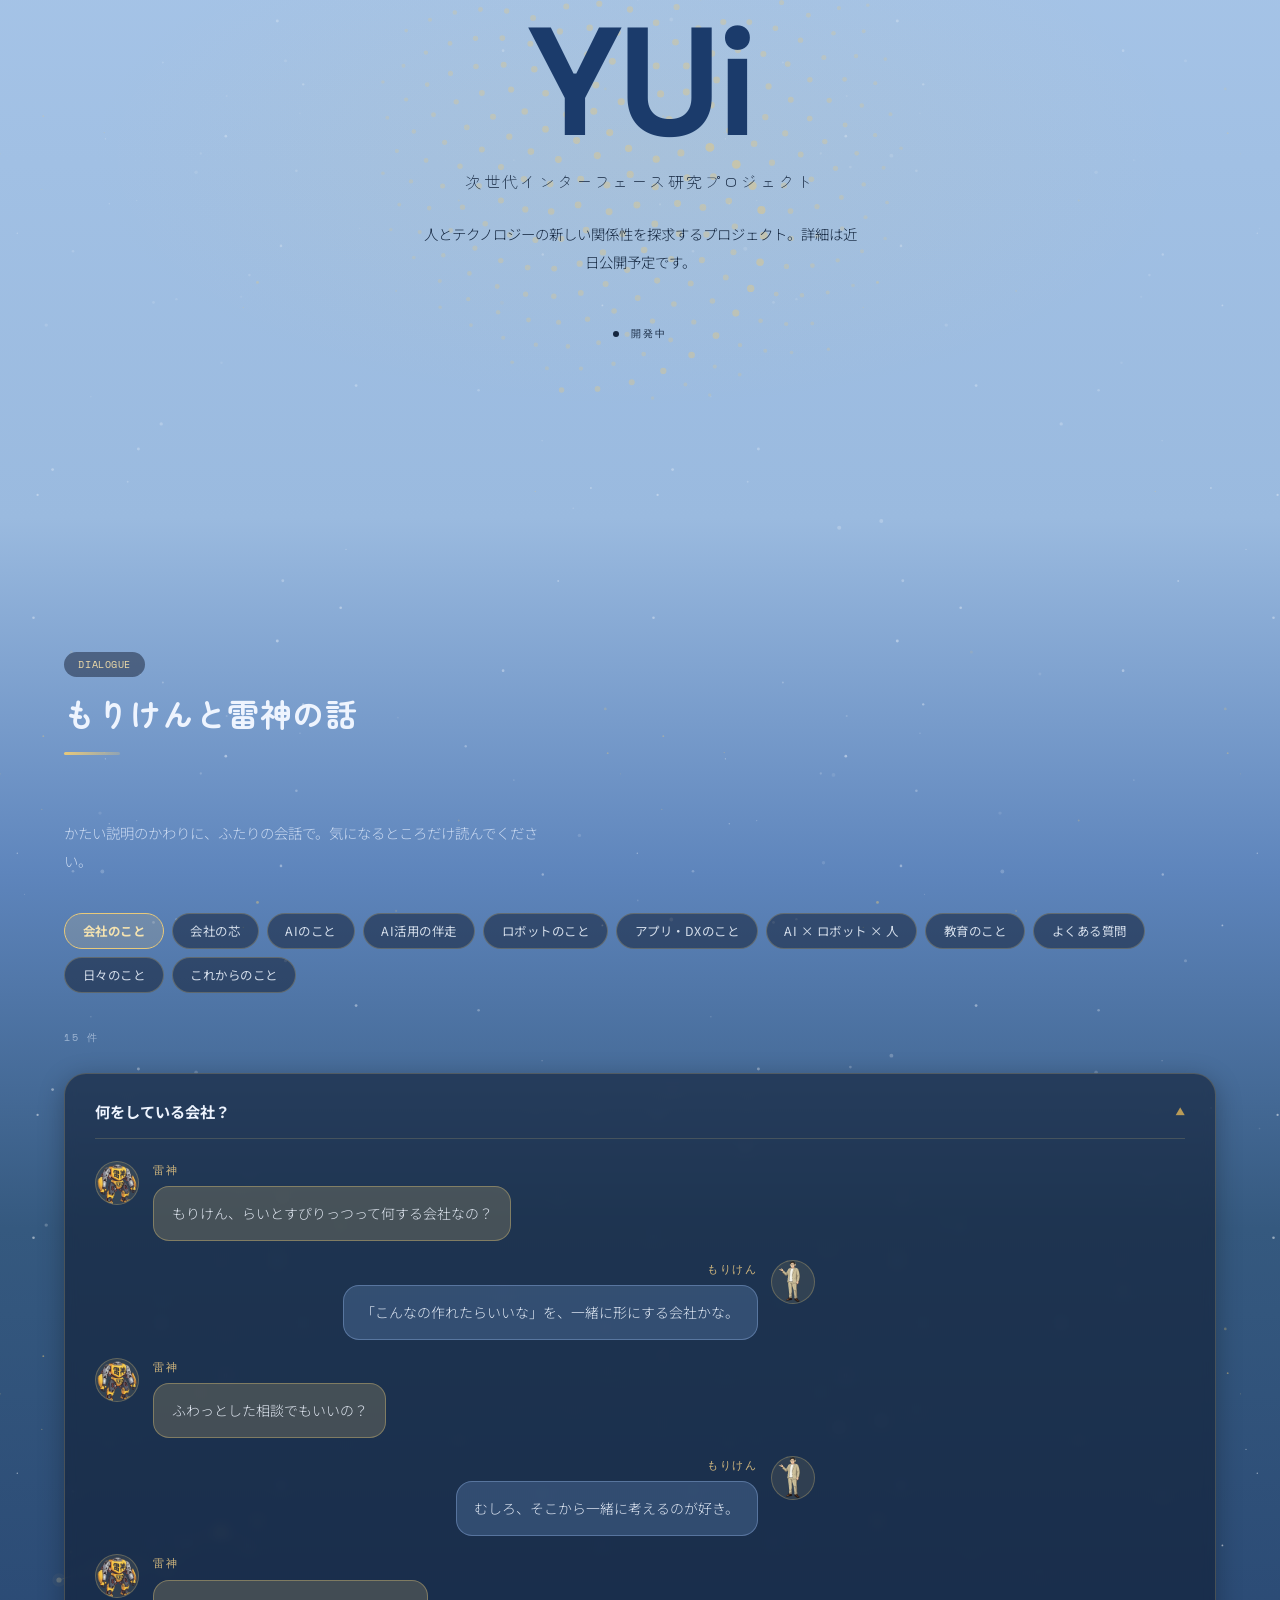
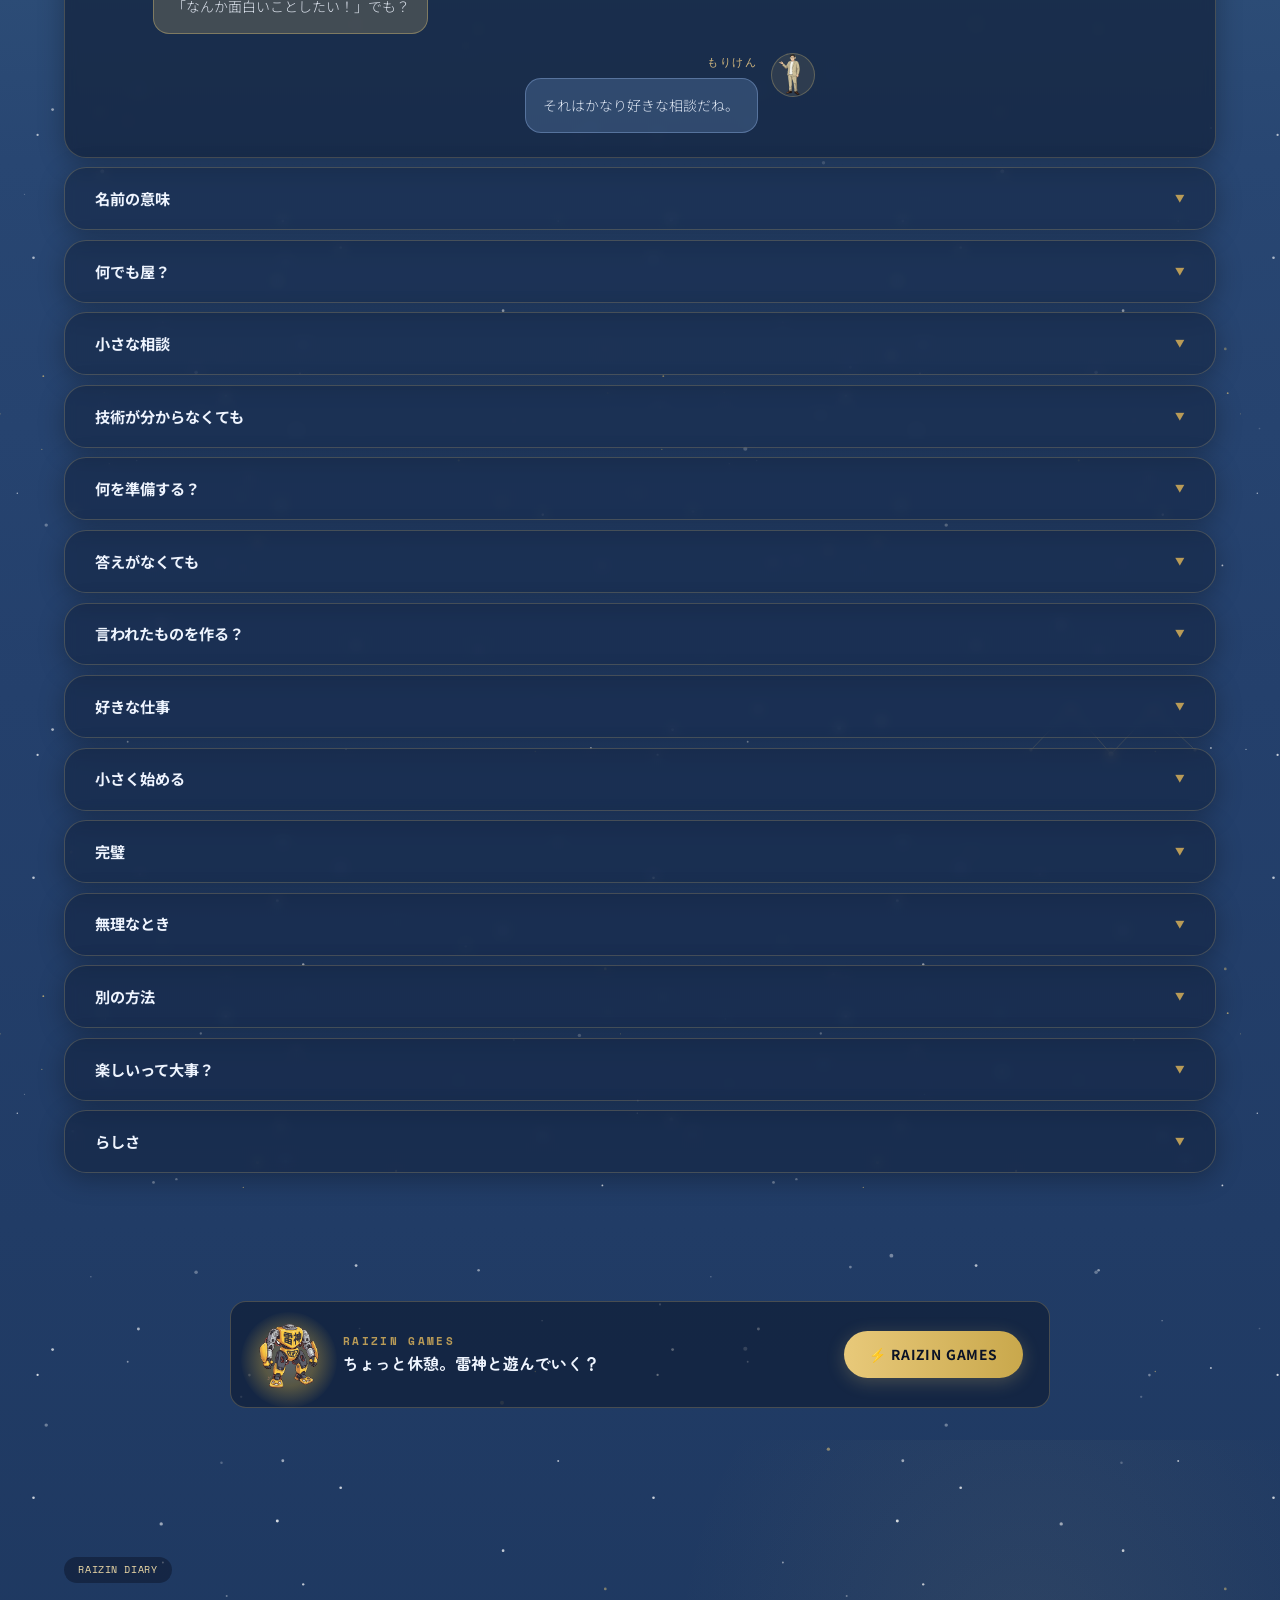
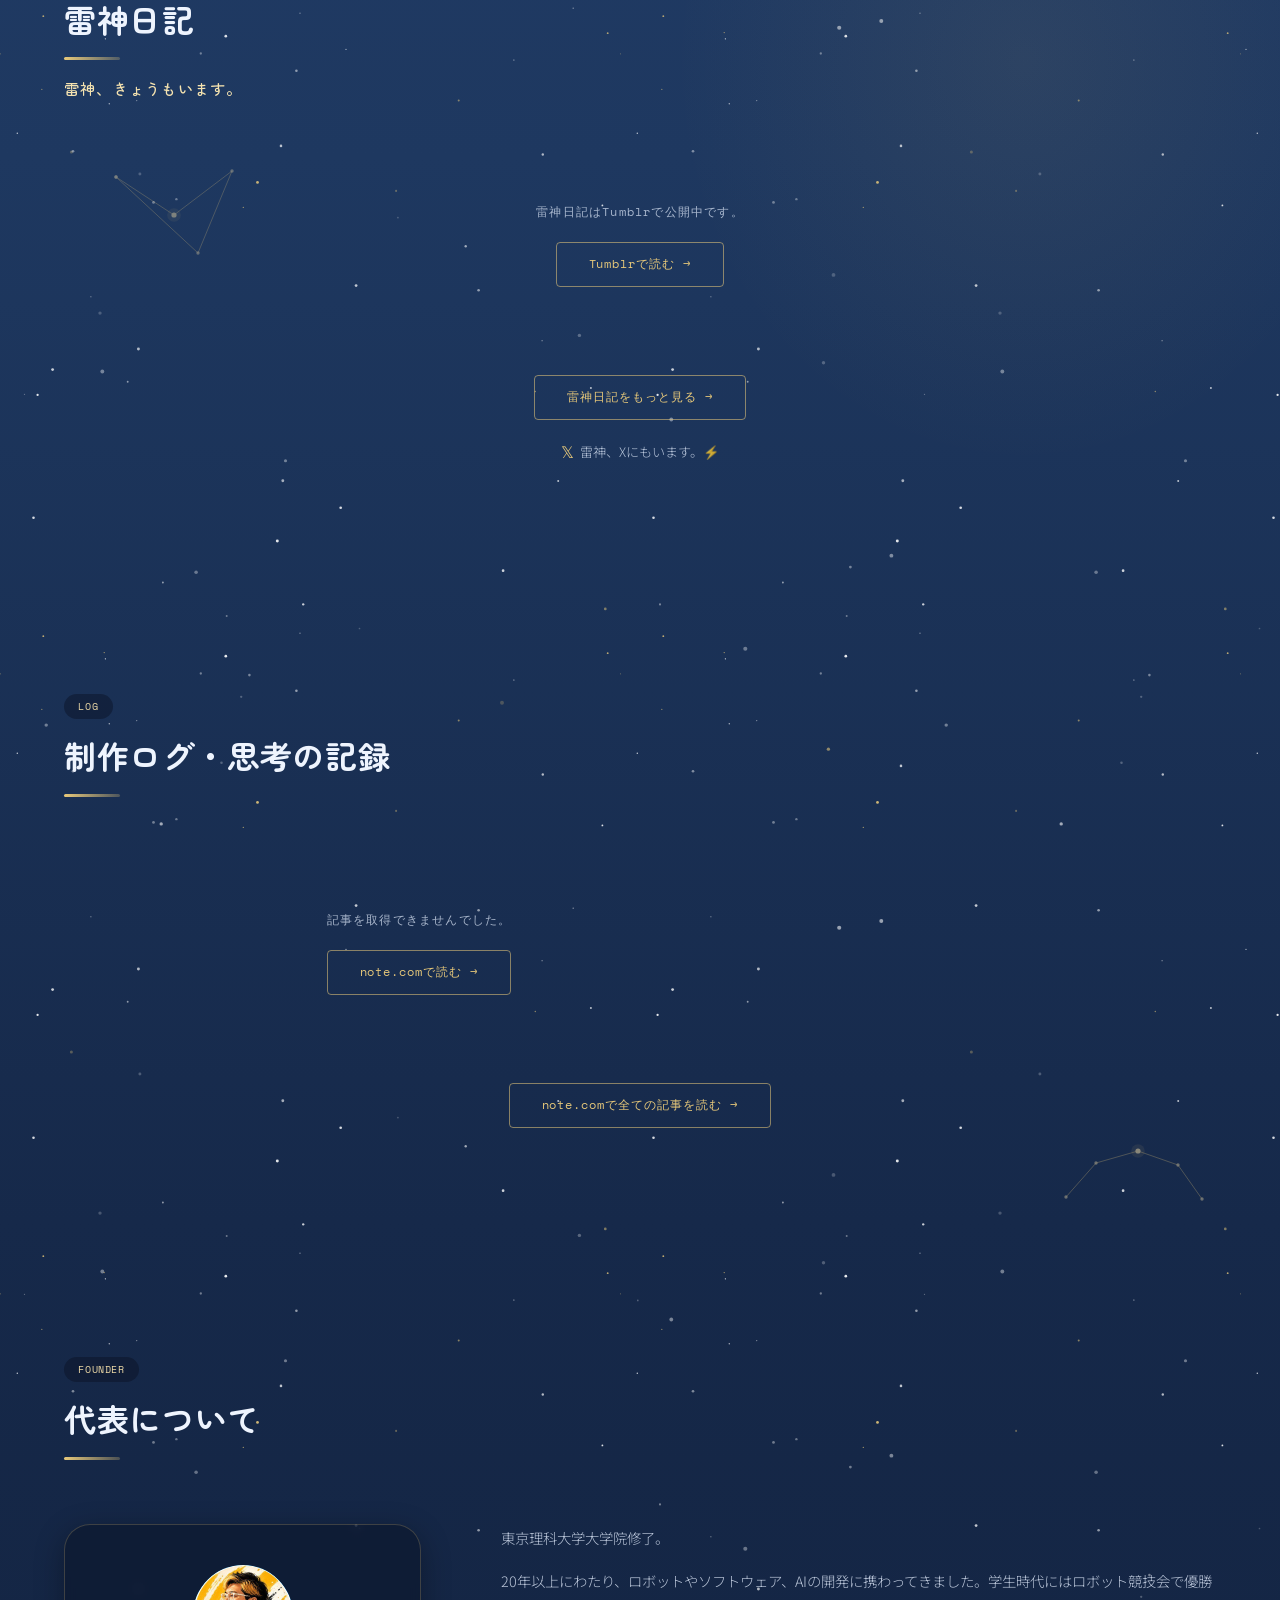
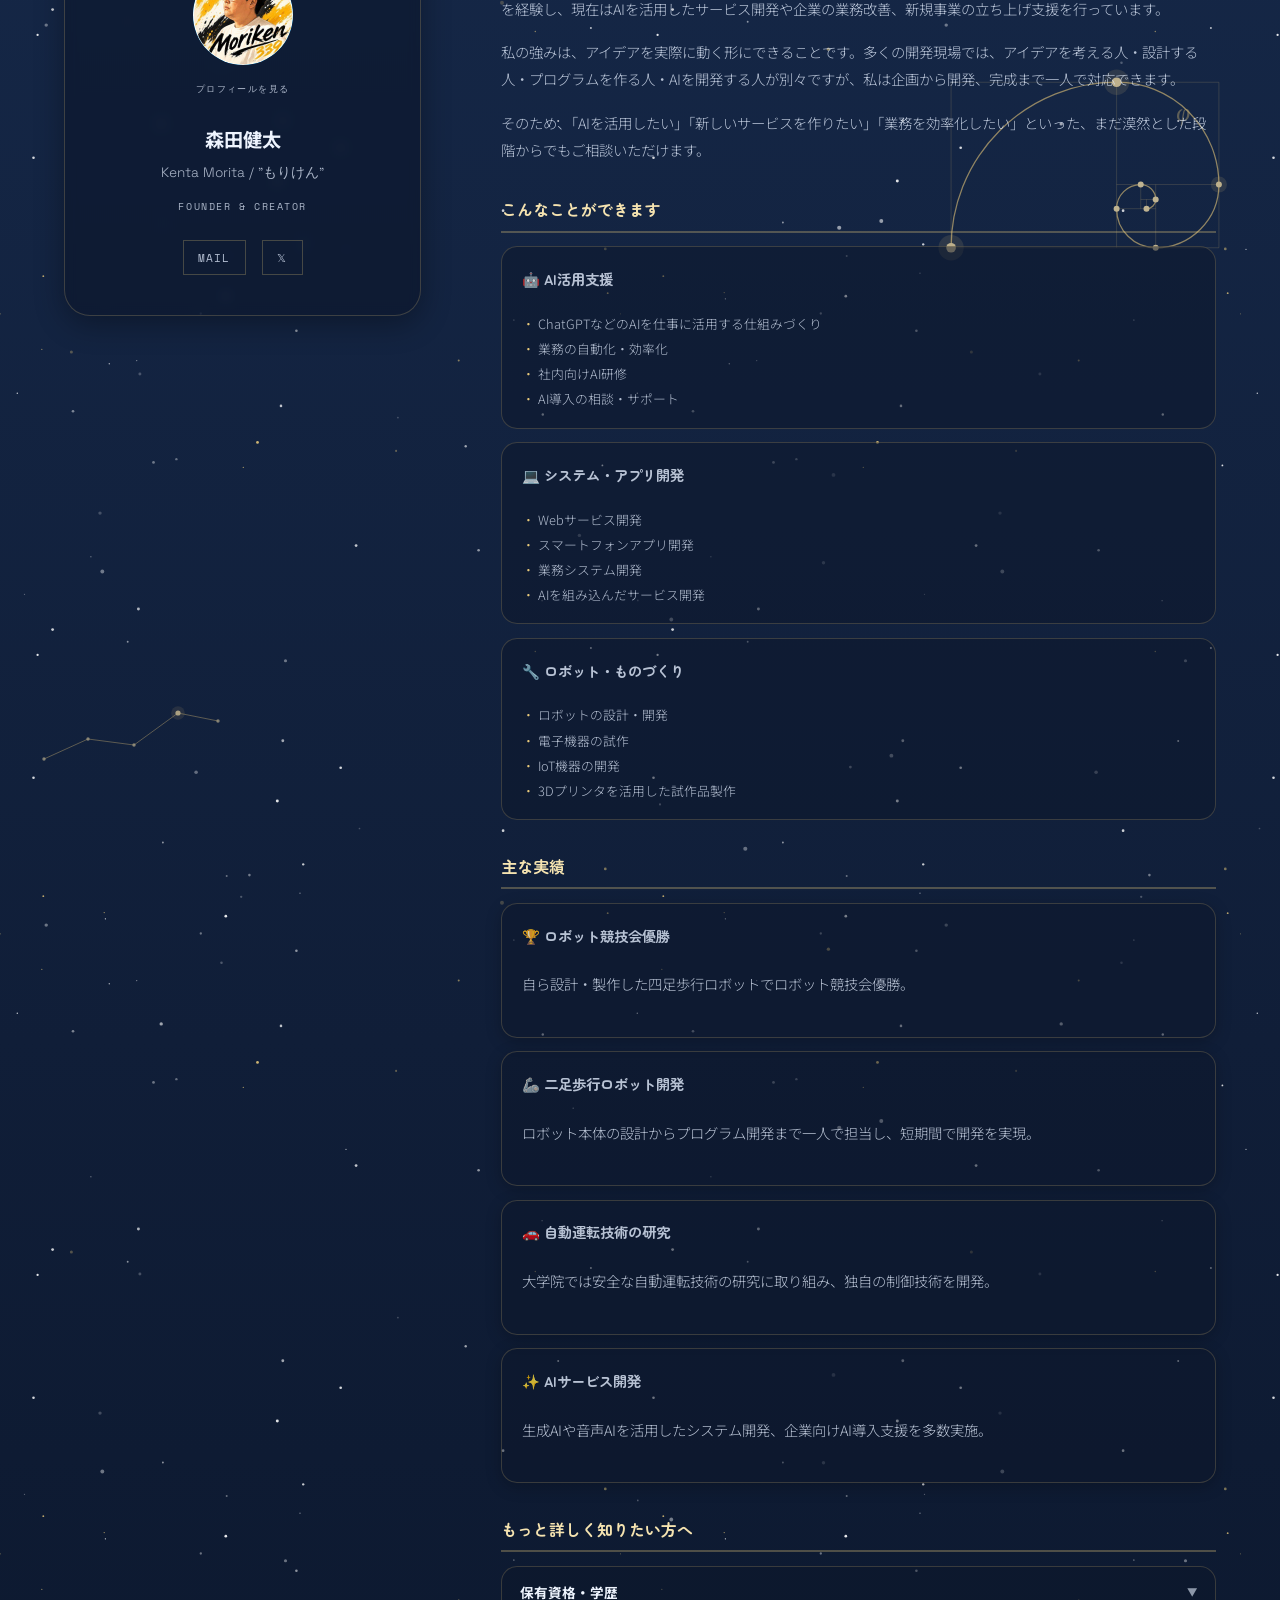
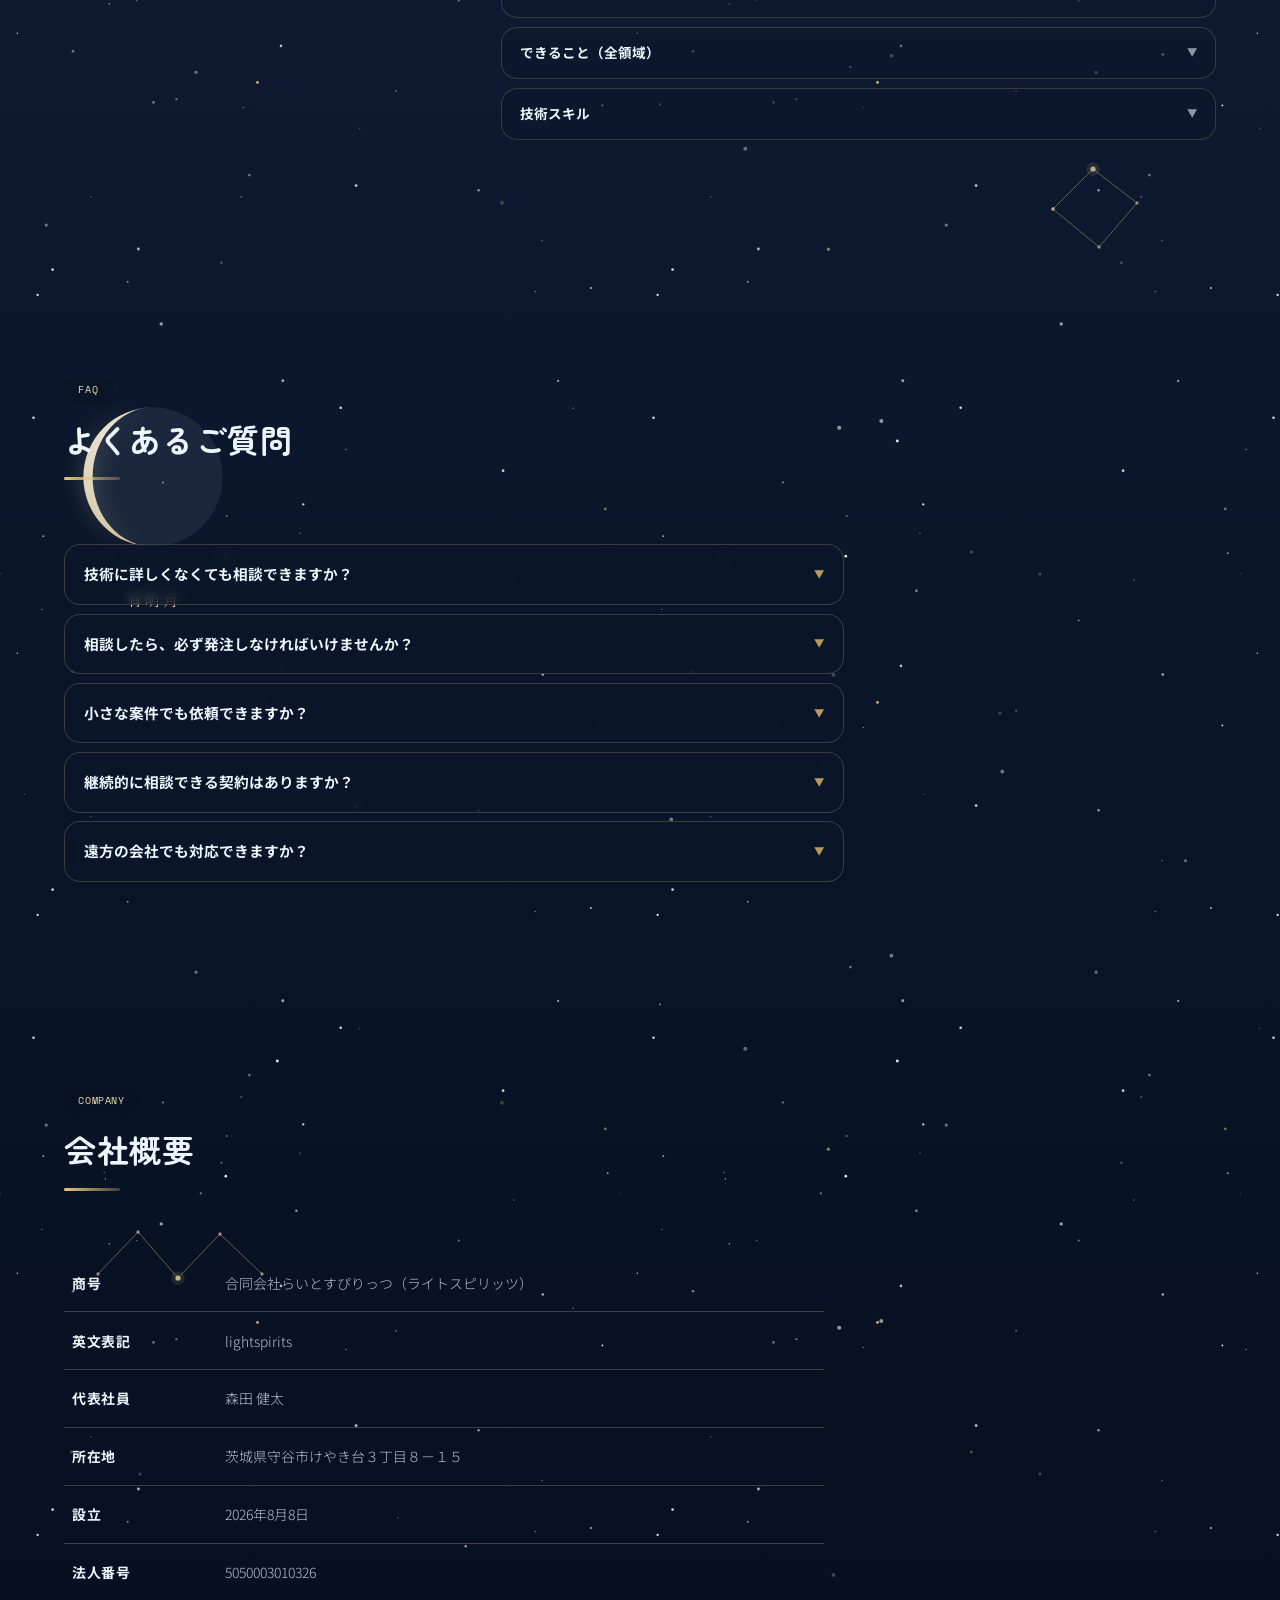
==== commit 8d05dc41: "Open a small arcade inside the company site RAIZIN GAMES を /games/ に置いた。ゲームは data/games.js の配列から 組み立" ====
--- a/index.html
+++ b/index.html
@@ -2995,6 +2995,88 @@
 @media(max-width:900px){
   #contact .contact-thanks{padding:2rem 1.2rem 1.6rem}
   #contact .thanks-raizin{width:140px}
+}
+
+
+/* ===== 遊びの導線 — RAIZIN GAMES へ =====
+   夜側の帯に置くので、配色は夜側の既存色だけ。
+   常時動くものは持たせない（読み物のあいだにあるため）        */
+.play-cta{
+  --play-lift:-2px;              /* ホバーでボタンが浮く量 */
+  padding:0 4rem;
+  margin:1rem 0 2rem;
+}
+.play-cta-inner{
+  display:flex;
+  align-items:center;
+  gap:1.4rem;
+  max-width:820px;
+  margin:0 auto;
+  padding:1.1rem 1.6rem;
+  background:rgba(12,22,42,0.55);
+  border:1px solid rgba(232,201,122,0.24);
+  border-radius:16px;
+}
+.play-cta-raizin{position:relative;width:64px;flex-shrink:0}
+.play-cta-raizin::before{
+  content:'';
+  position:absolute;
+  left:50%;top:58%;
+  width:96px;height:96px;
+  margin:-48px 0 0 -48px;
+  border-radius:50%;
+  background:radial-gradient(circle,#FFF6D8 0%,#F5C842 38%,rgba(245,166,35,0) 72%);
+  opacity:0.30;
+}
+.play-cta-raizin img{position:relative;display:block;width:100%;height:auto}
+.play-cta-text{flex:1;min-width:0}
+.play-cta-label{
+  font-family:'Space Mono',monospace;
+  font-size:0.66rem;
+  letter-spacing:0.22em;
+  font-weight:700;
+  color:#B99B57;
+  line-height:1.6;
+}
+.play-cta-lead{
+  font-family:'Zen Maru Gothic','Noto Sans JP',sans-serif;
+  font-weight:700;
+  font-size:1rem;
+  line-height:1.7;
+  color:#EEF4FE;
+}
+.play-cta-btn{
+  flex-shrink:0;
+  display:inline-block;
+  padding:0.7rem 1.6rem;
+  border-radius:50px;
+  font-size:0.86rem;
+  font-weight:700;
+  letter-spacing:0.06em;
+  text-decoration:none;
+  background:linear-gradient(90deg,#E8C97A,#C9A84C);
+  color:#0A1226;
+  box-shadow:0 4px 18px rgba(232,201,122,0.24);
+  transition:transform .18s ease,box-shadow .18s ease,background .18s ease;
+}
+.play-cta-btn:hover{
+  transform:translateY(var(--play-lift));
+  background:linear-gradient(90deg,#F5E3B0,#E8C97A);
+  box-shadow:0 6px 24px rgba(232,201,122,0.38);
+}
+@media(max-width:900px){
+  .play-cta{padding:0 1.5rem}
+  .play-cta-inner{
+    flex-direction:column;
+    text-align:center;
+    gap:0.9rem;
+    padding:1.4rem 1.2rem;
+  }
+  .play-cta-btn{width:100%;text-align:center}
+}
+@media (prefers-reduced-motion:reduce){
+  .play-cta-btn{transition:none}
+  .play-cta-btn:hover{transform:none}
 }
 
 </style>
@@ -3166,6 +3248,7 @@
     </li>
     <li><a href="#works"><span class="nav-en">YouTube</span><span class="nav-jp">動画</span></a></li>
     <li><a href="#blog"><span class="nav-en">LOG</span><span class="nav-jp">ブログ</span></a></li>
+    <li><a href="games/"><span class="nav-en">GAMES</span><span class="nav-jp">ゲーム</span></a></li>
   </ul>
   <div class="nav-right">
     <a href="#contact" class="nav-contact-btn"><span class="nav-en">Contact</span><span class="nav-jp">お問い合わせ</span></a>
@@ -3188,6 +3271,7 @@
   <a href="#founder">代表・森田健太</a>
   <a href="#faq">よくあるご質問</a>
   <a href="#company">会社概要</a>
+  <a href="games/">RAIZIN GAMES</a>
   <a href="#contact" class="nav-drawer-cta">お問い合わせ</a>
 </div>
 
@@ -3639,6 +3723,20 @@
   <div class="dlg-list" id="dlg-list"></div>
 </section>
 
+<!-- 遊びの導線。サービス紹介からは離れた、読み物のあいだに小さく置く -->
+<aside class="play-cta" aria-label="RAIZIN GAMES へ">
+  <div class="play-cta-inner">
+    <div class="play-cta-raizin">
+      <img src="images/mascot-raizin.png" alt="" width="420" height="458">
+    </div>
+    <div class="play-cta-text">
+      <p class="play-cta-label">RAIZIN GAMES</p>
+      <p class="play-cta-lead">ちょっと休憩。雷神と遊んでいく？</p>
+    </div>
+    <a class="play-cta-btn" href="games/">⚡ RAIZIN GAMES</a>
+  </div>
+</aside>
+
 <div class="divider"></div>
 
 <!-- RAIZIN DIARY -->
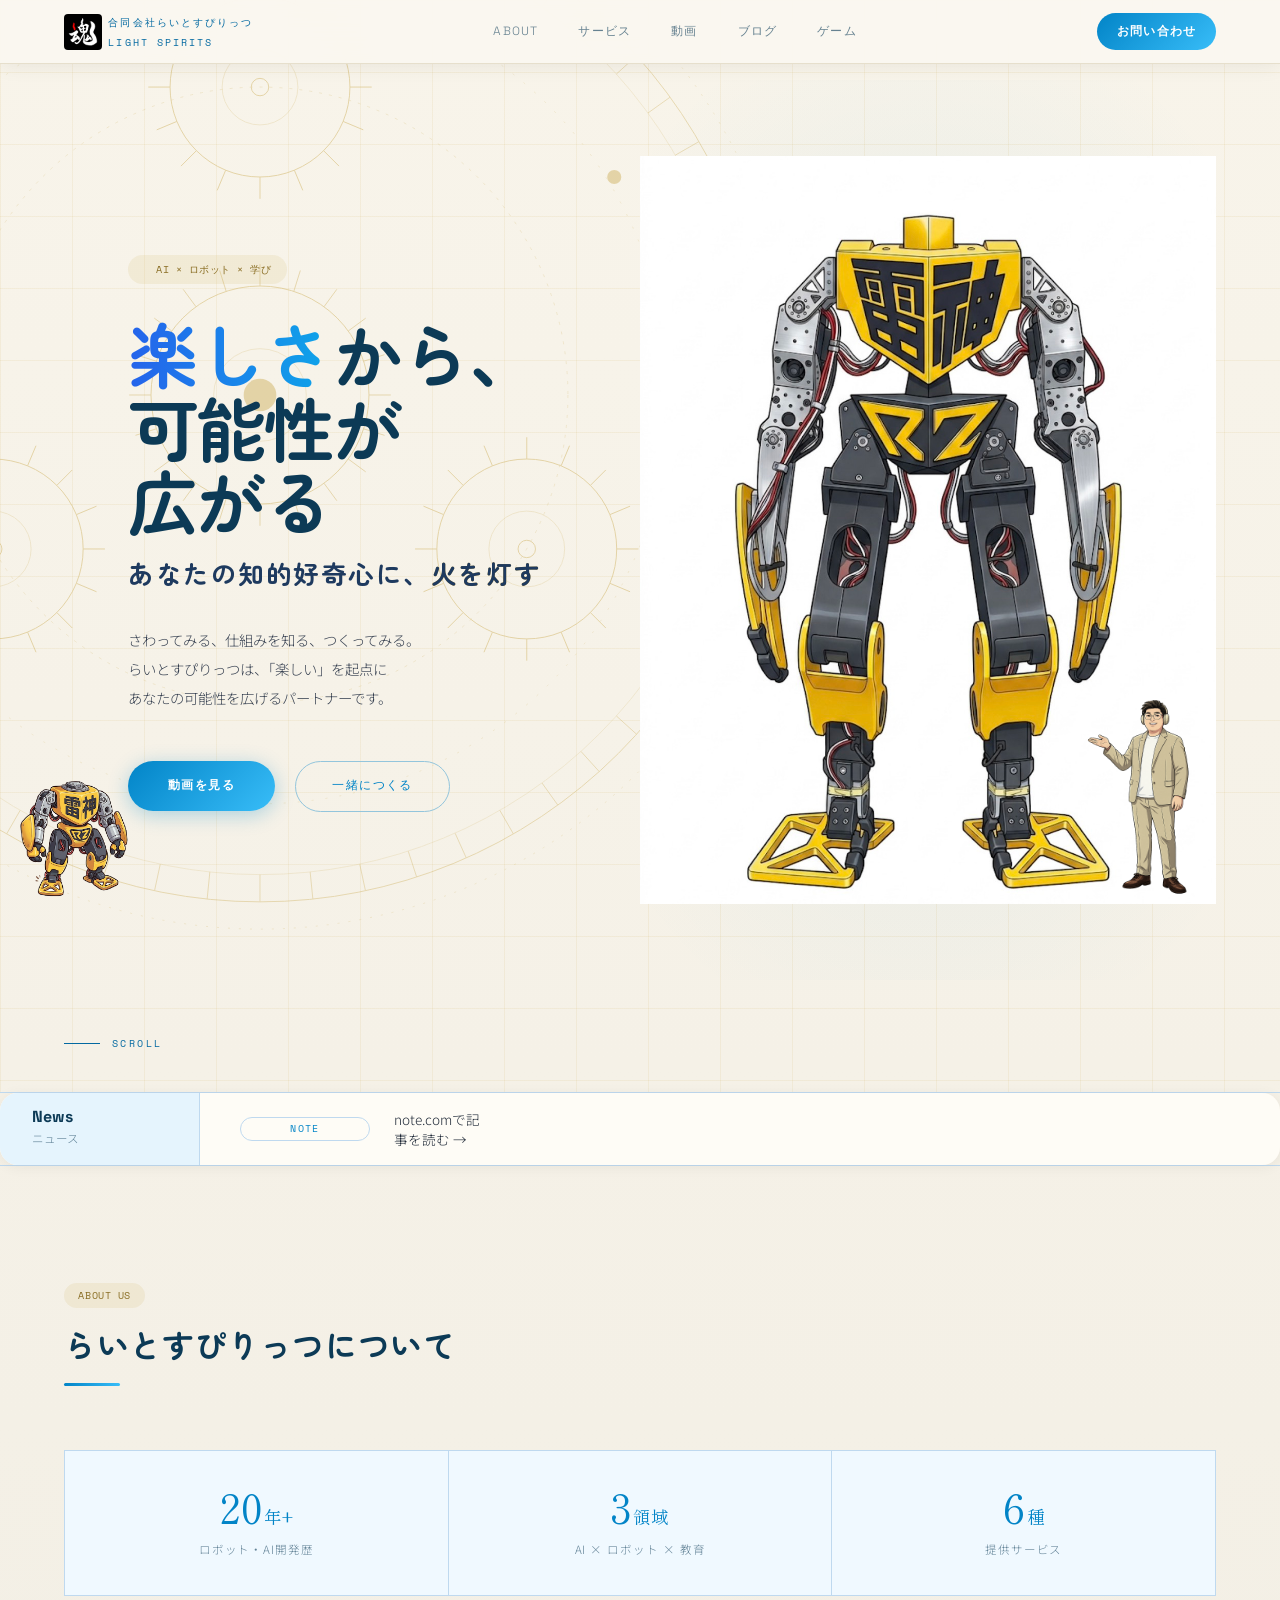
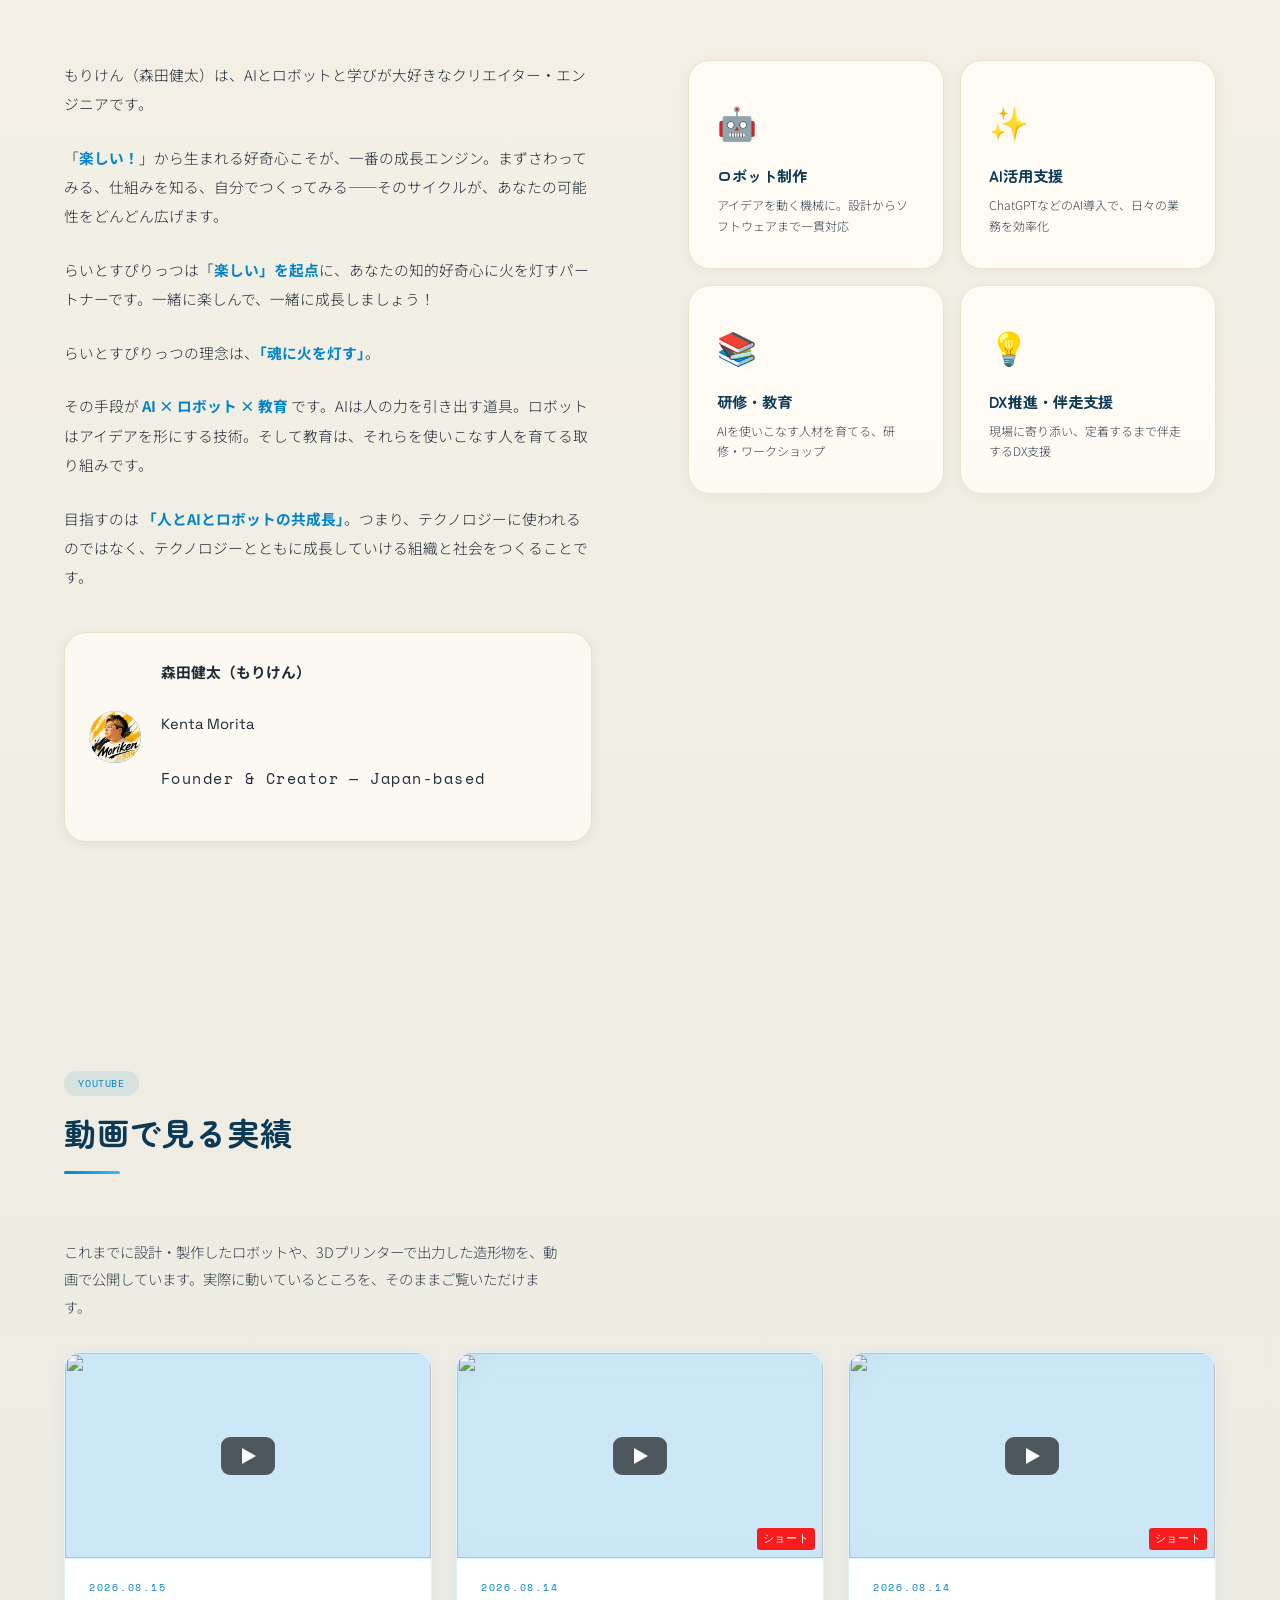
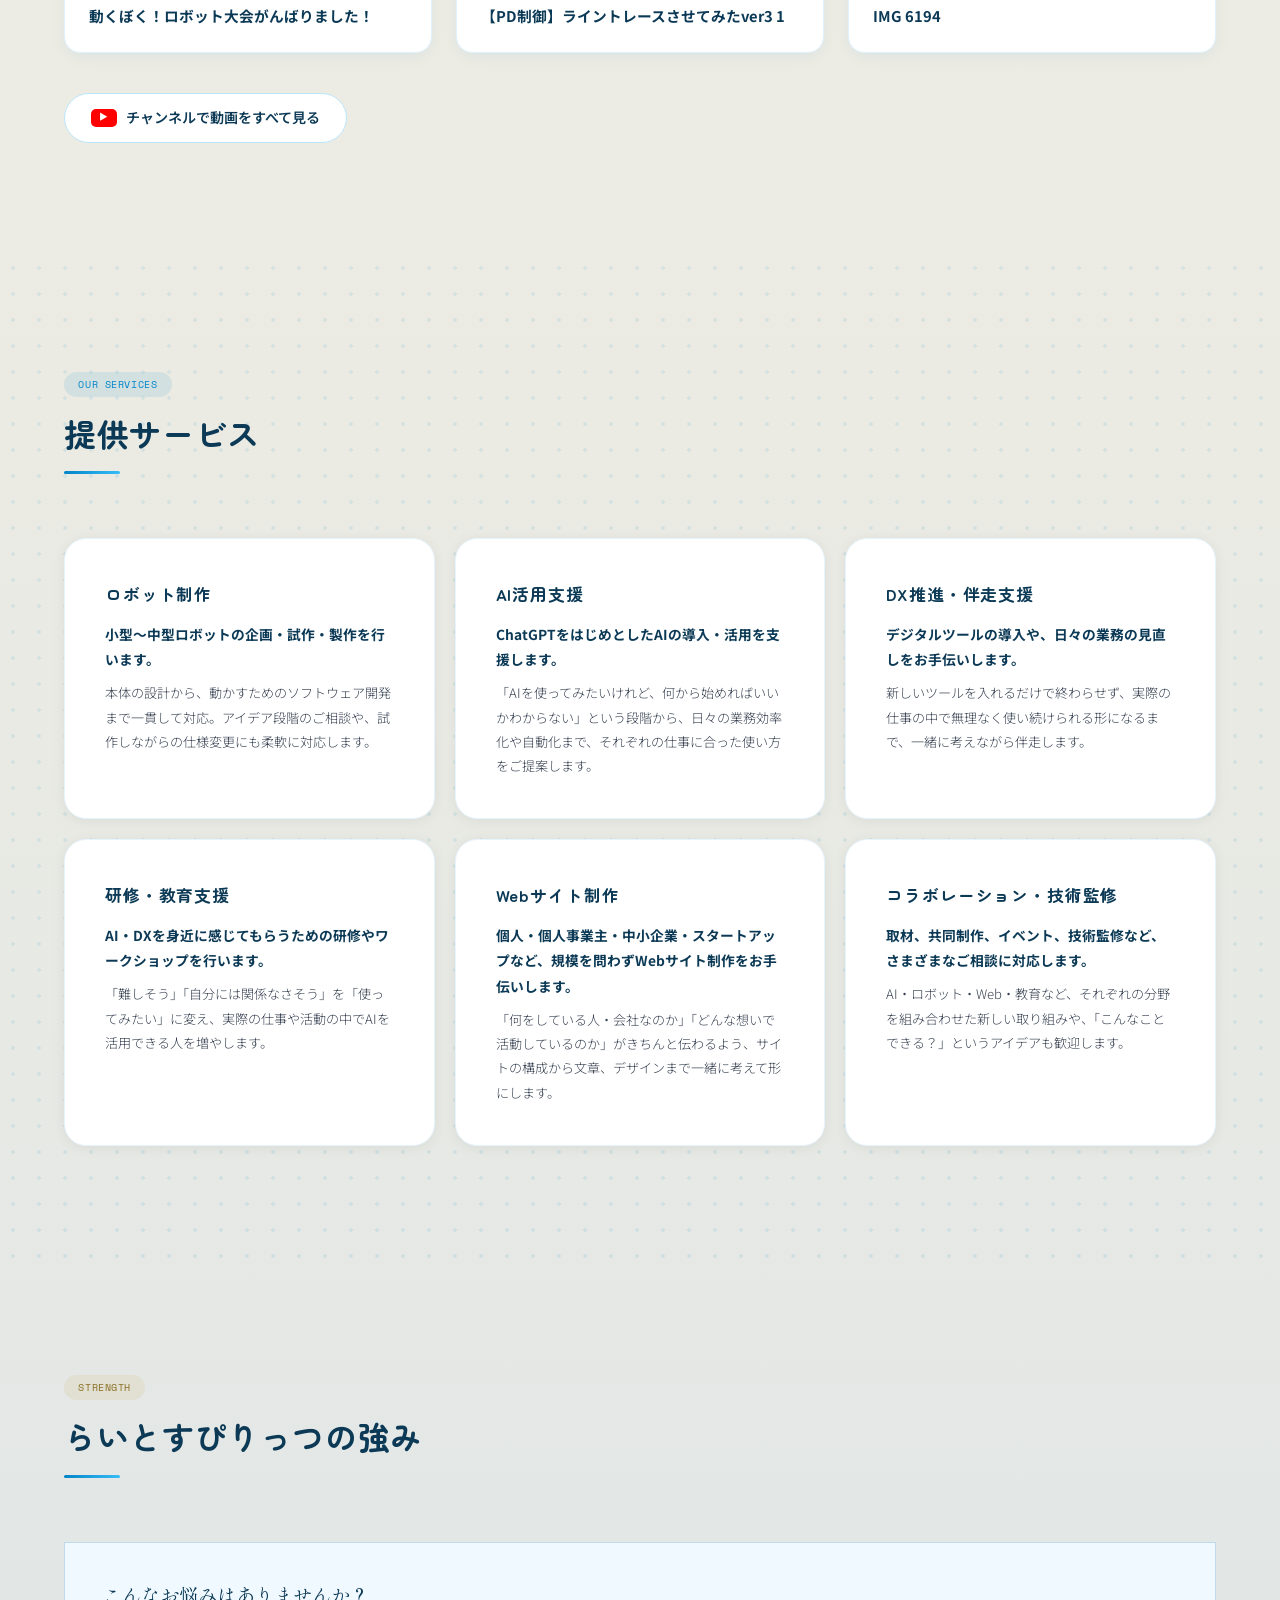
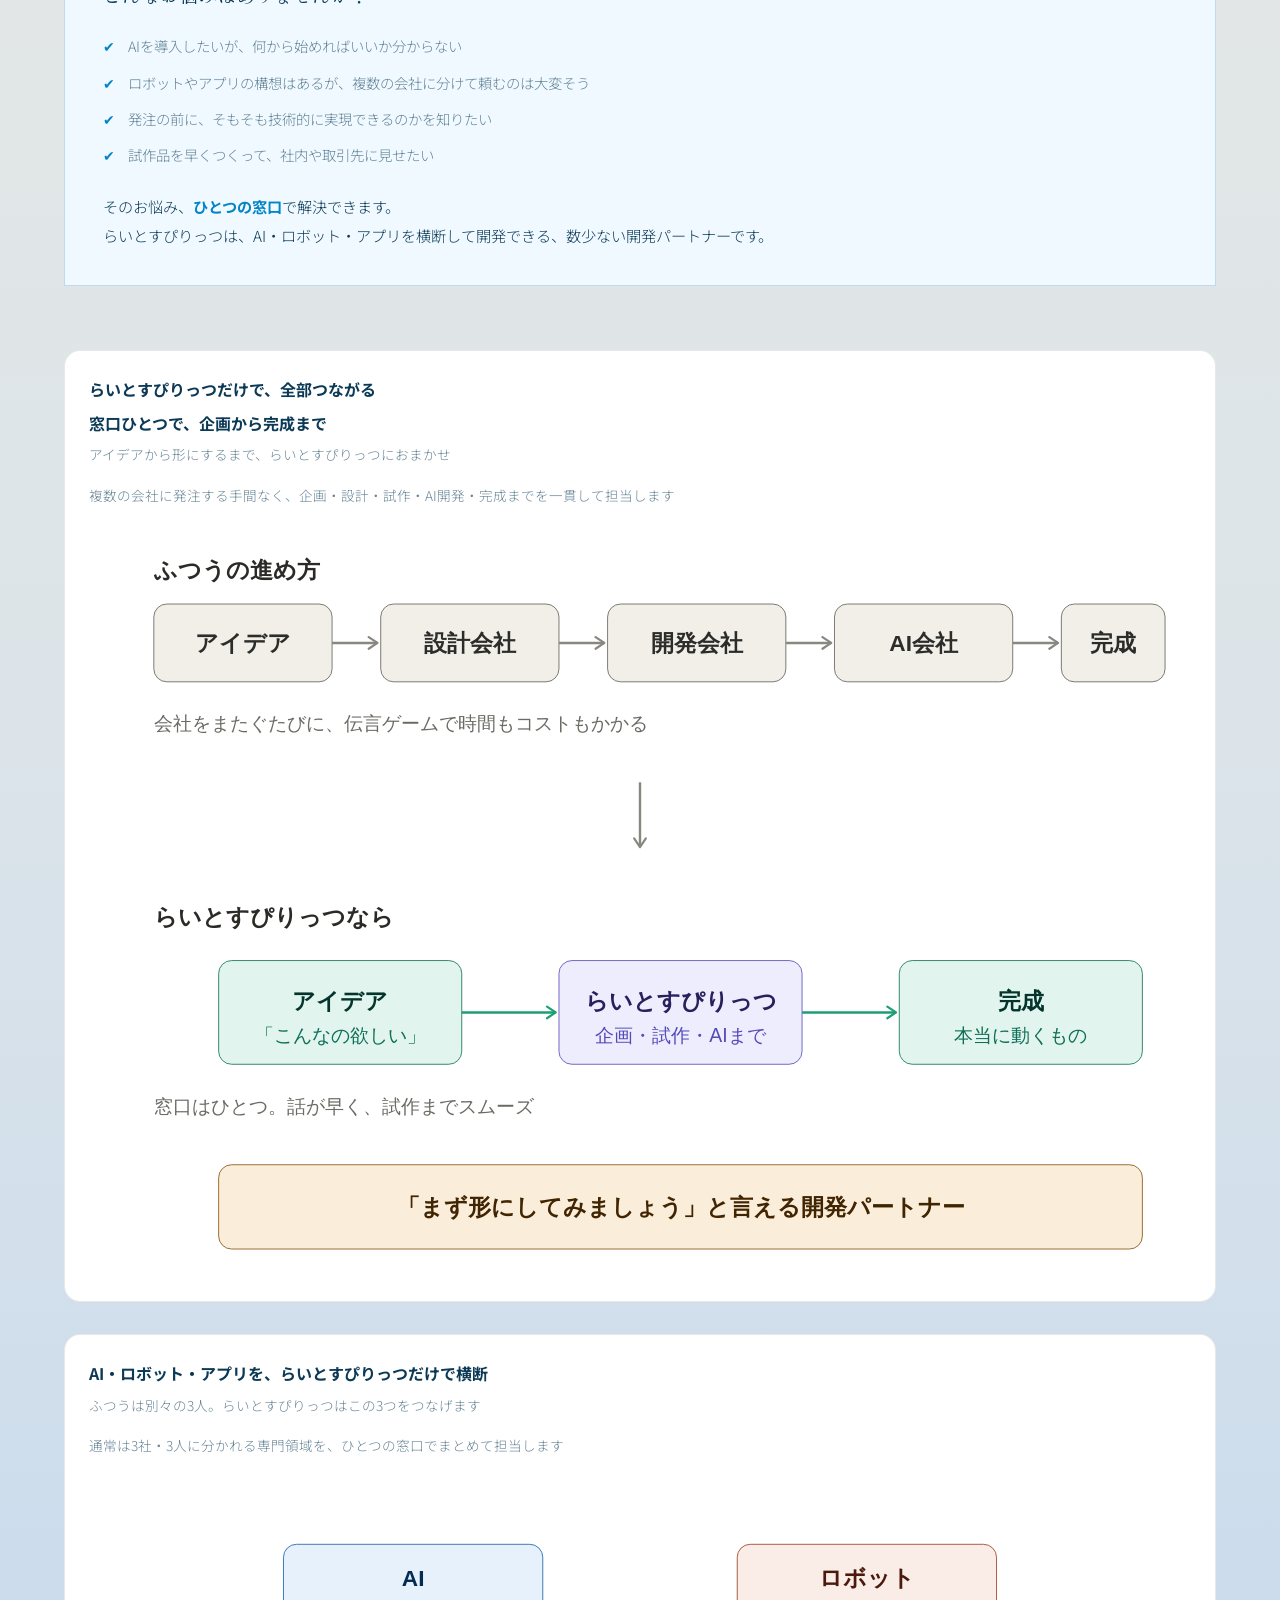
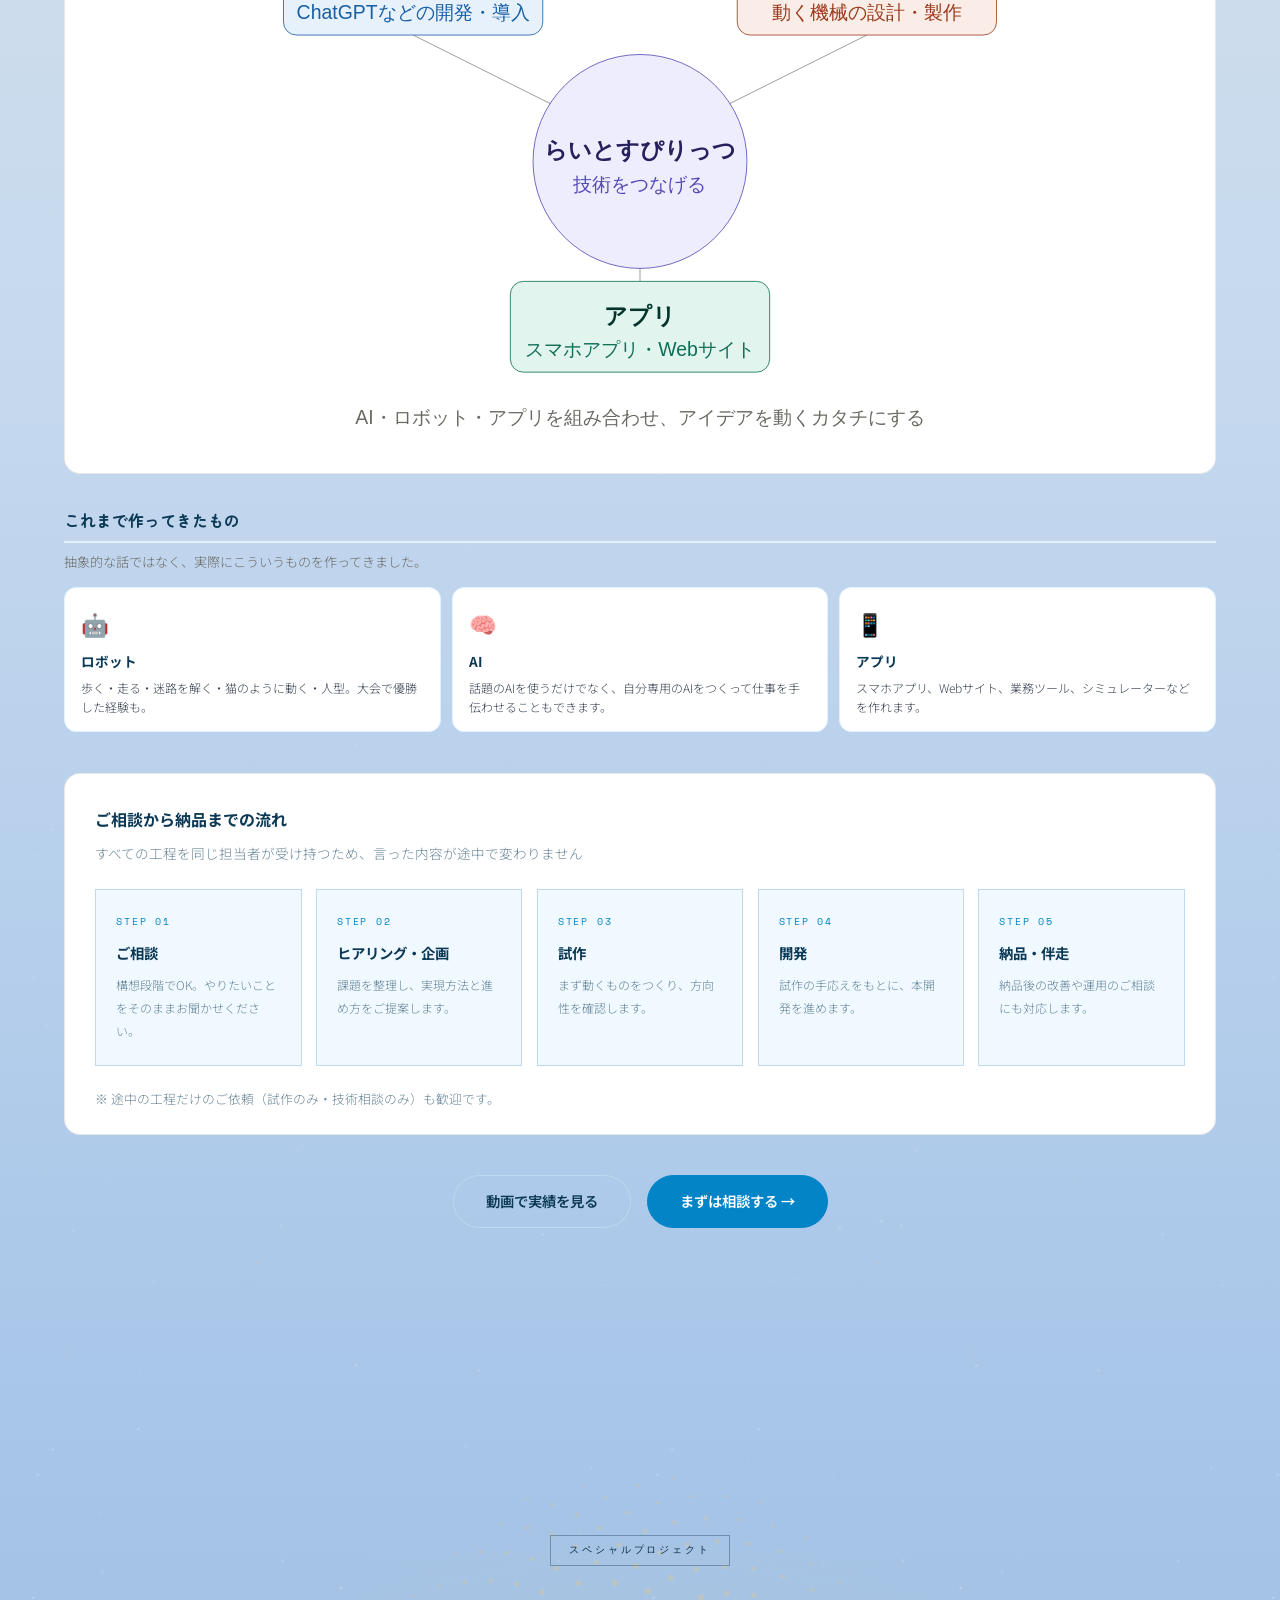
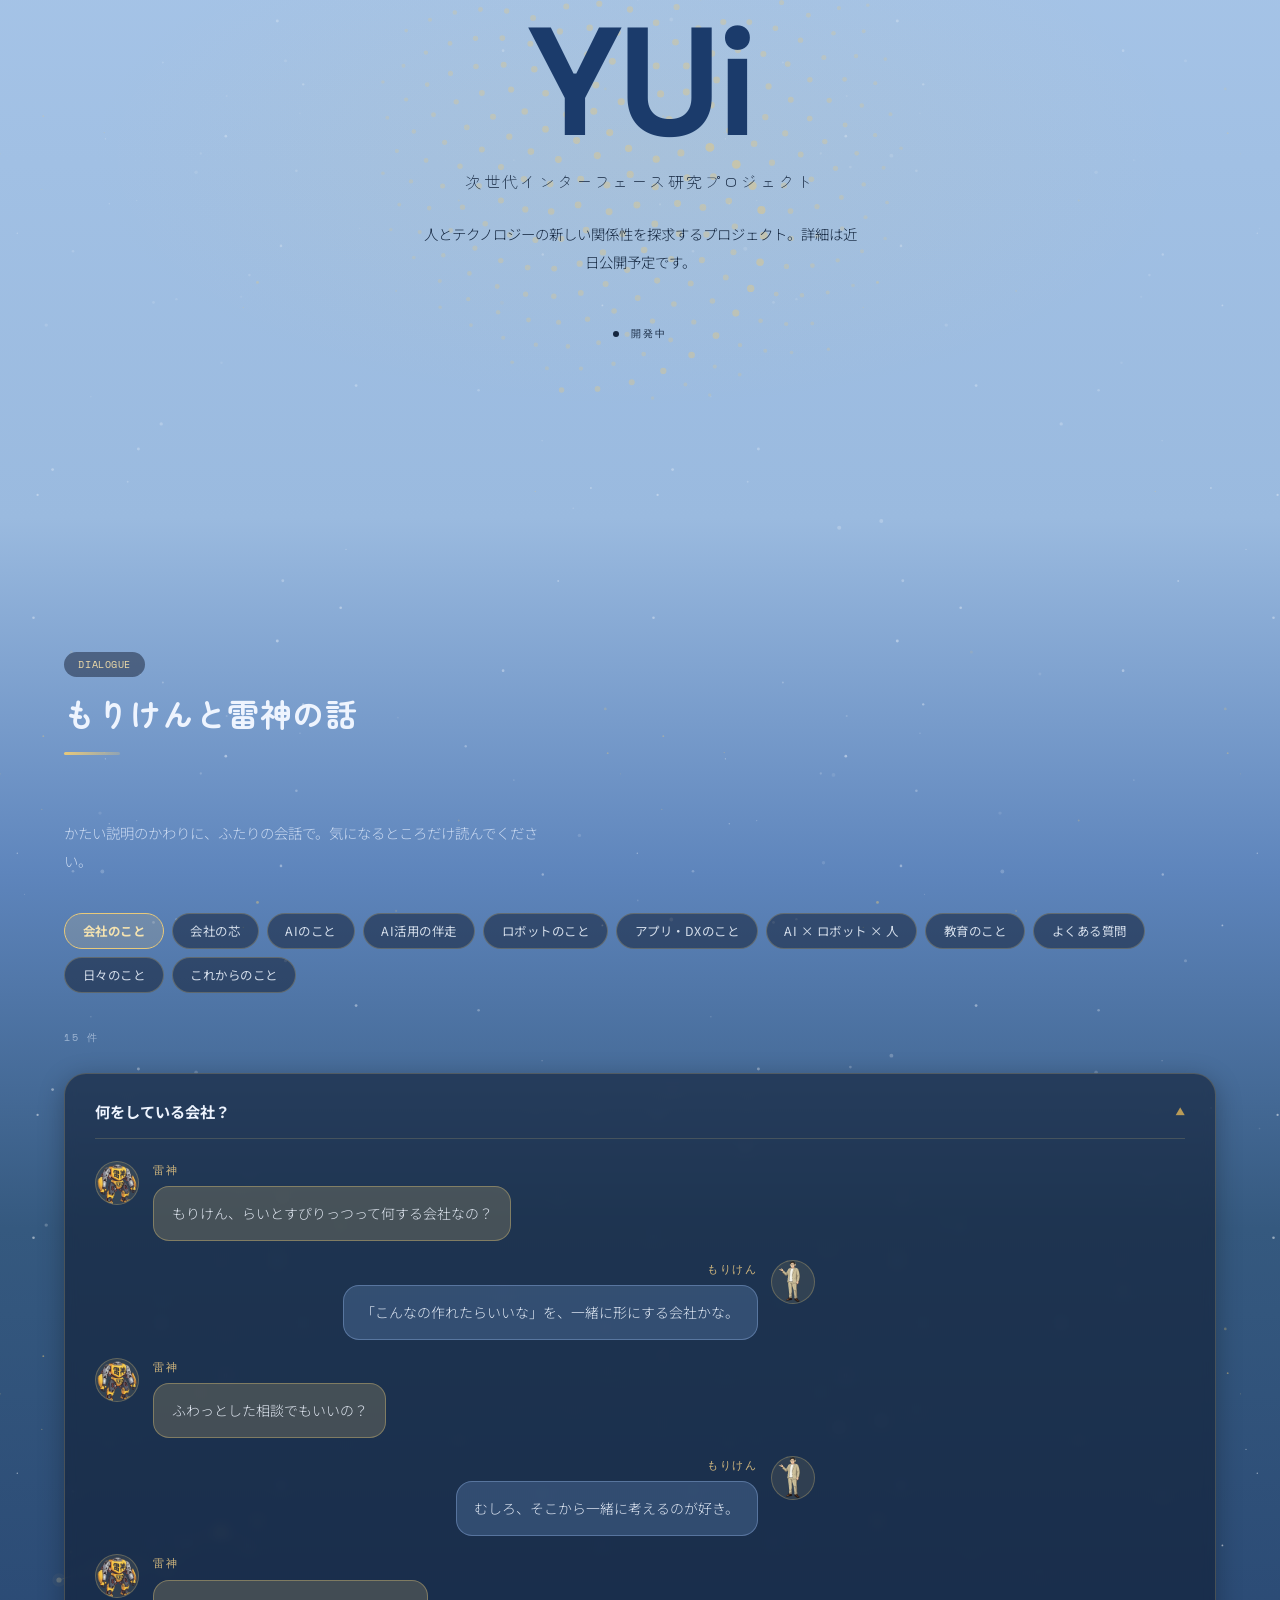
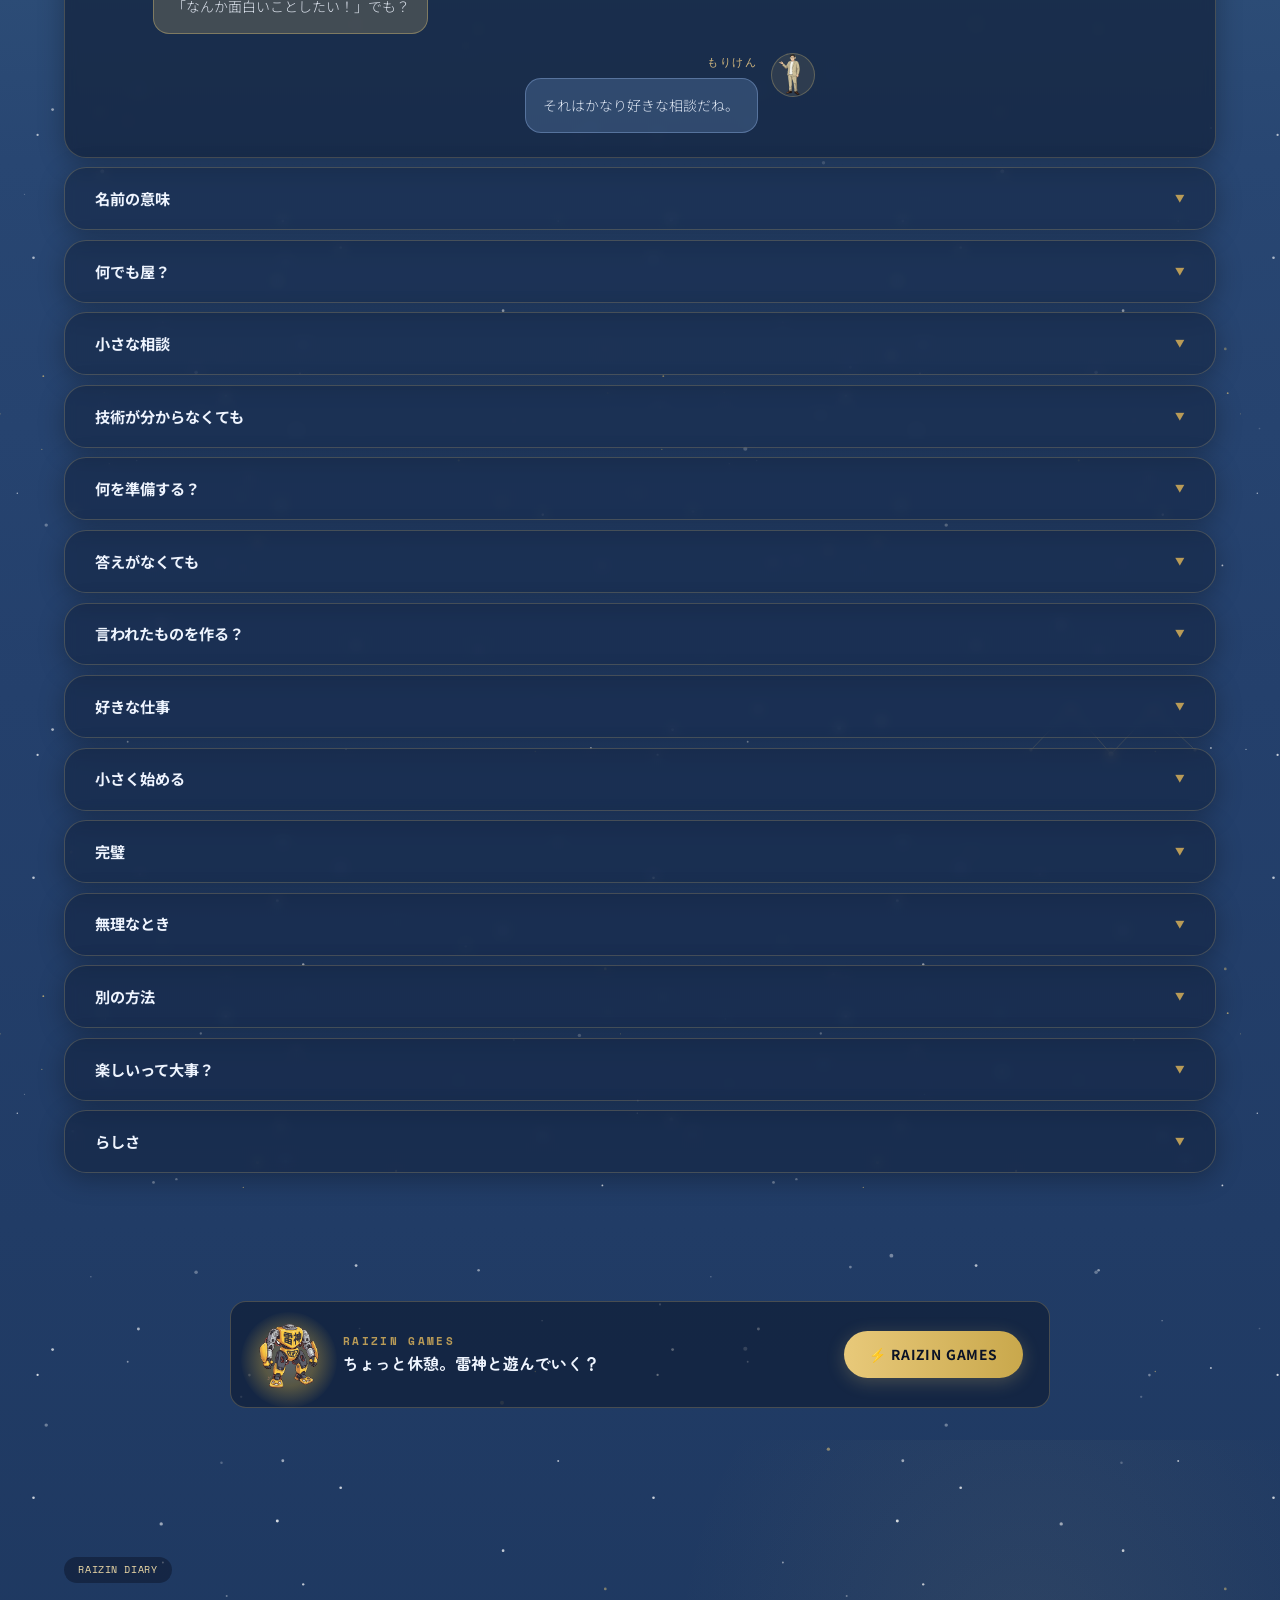
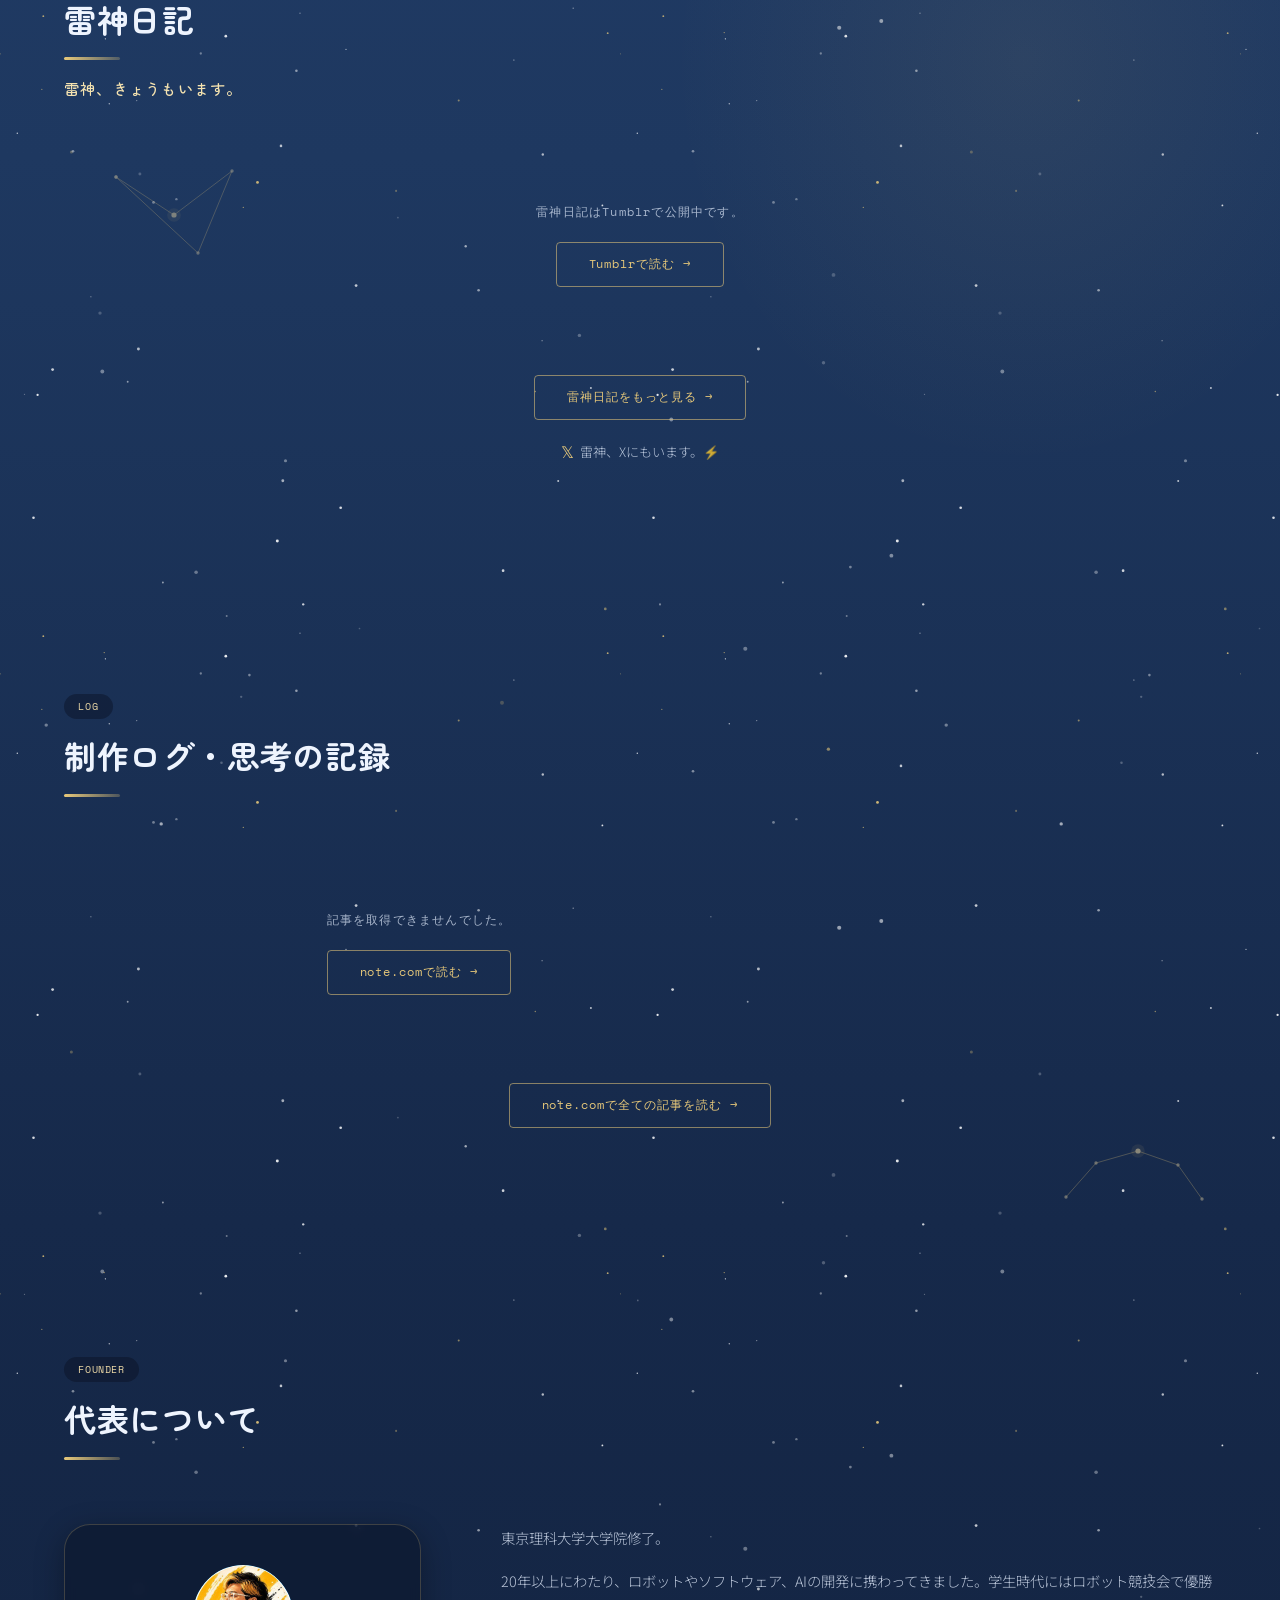
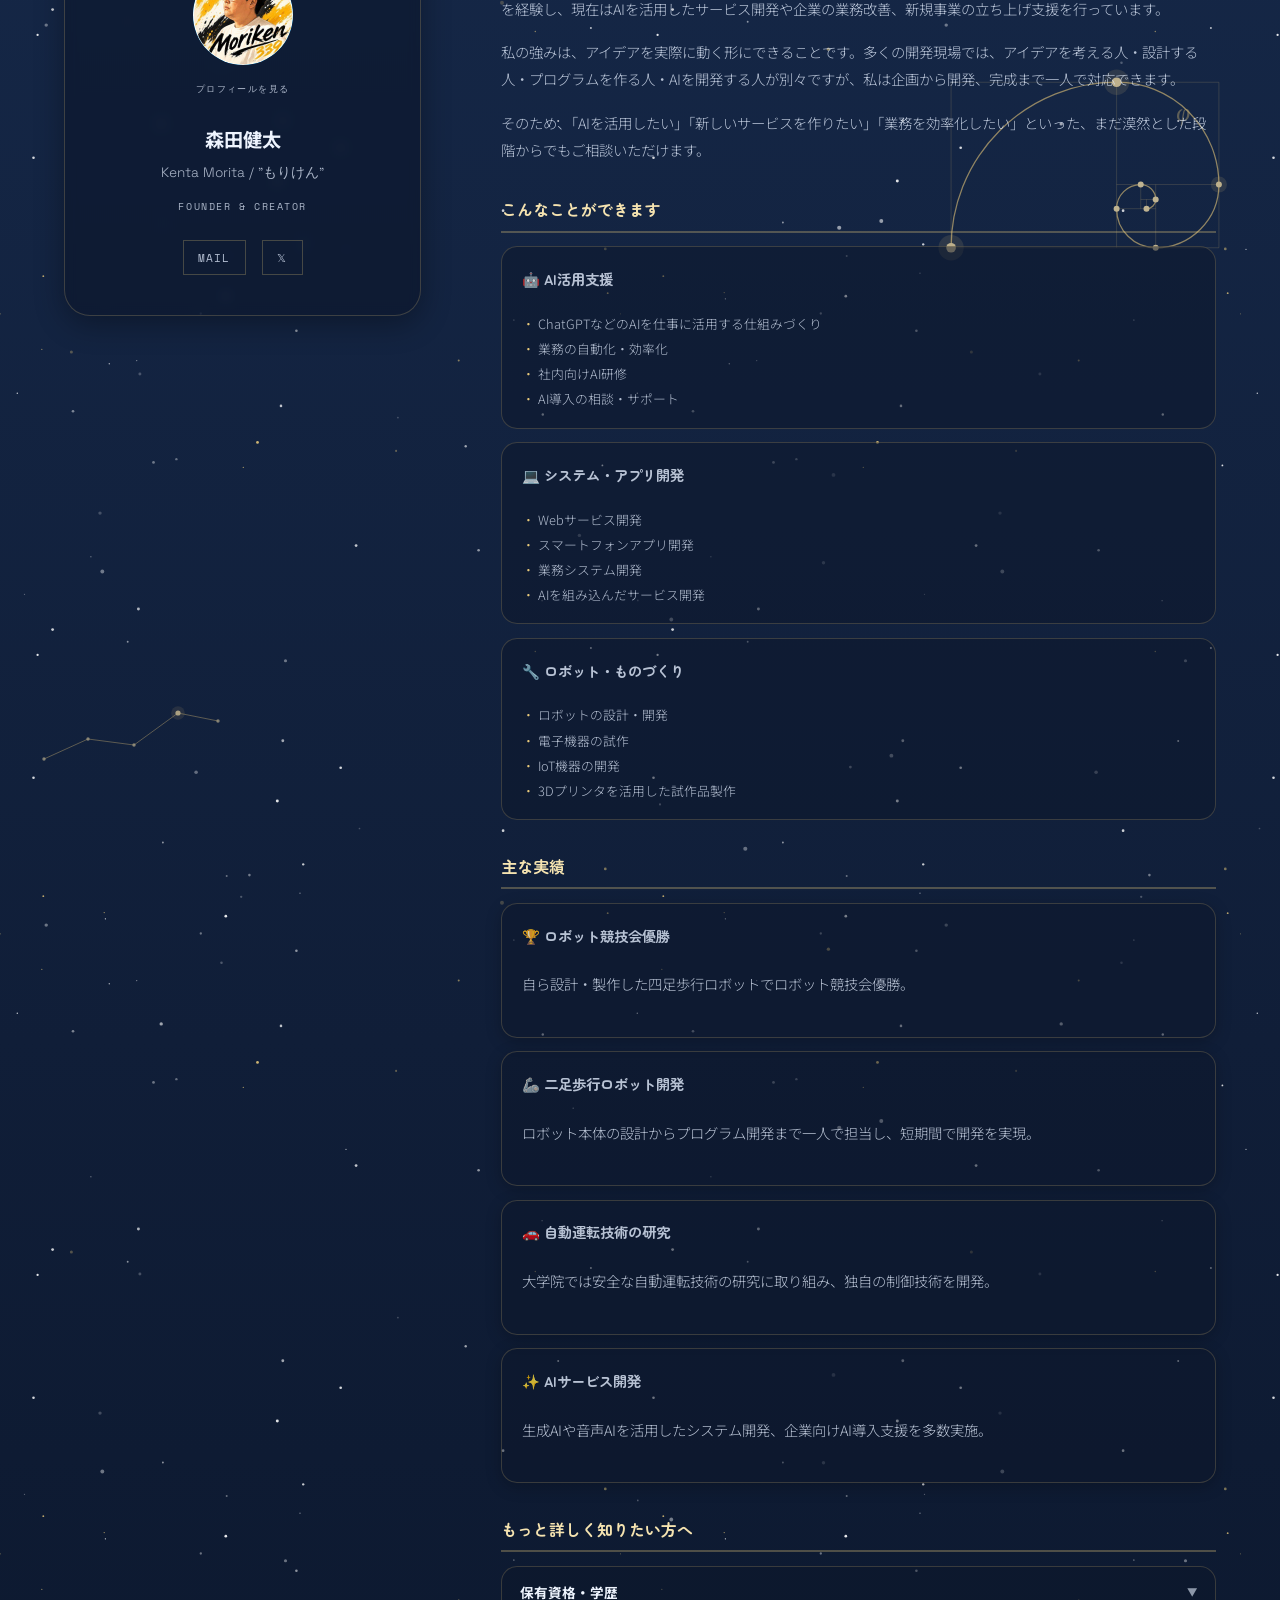
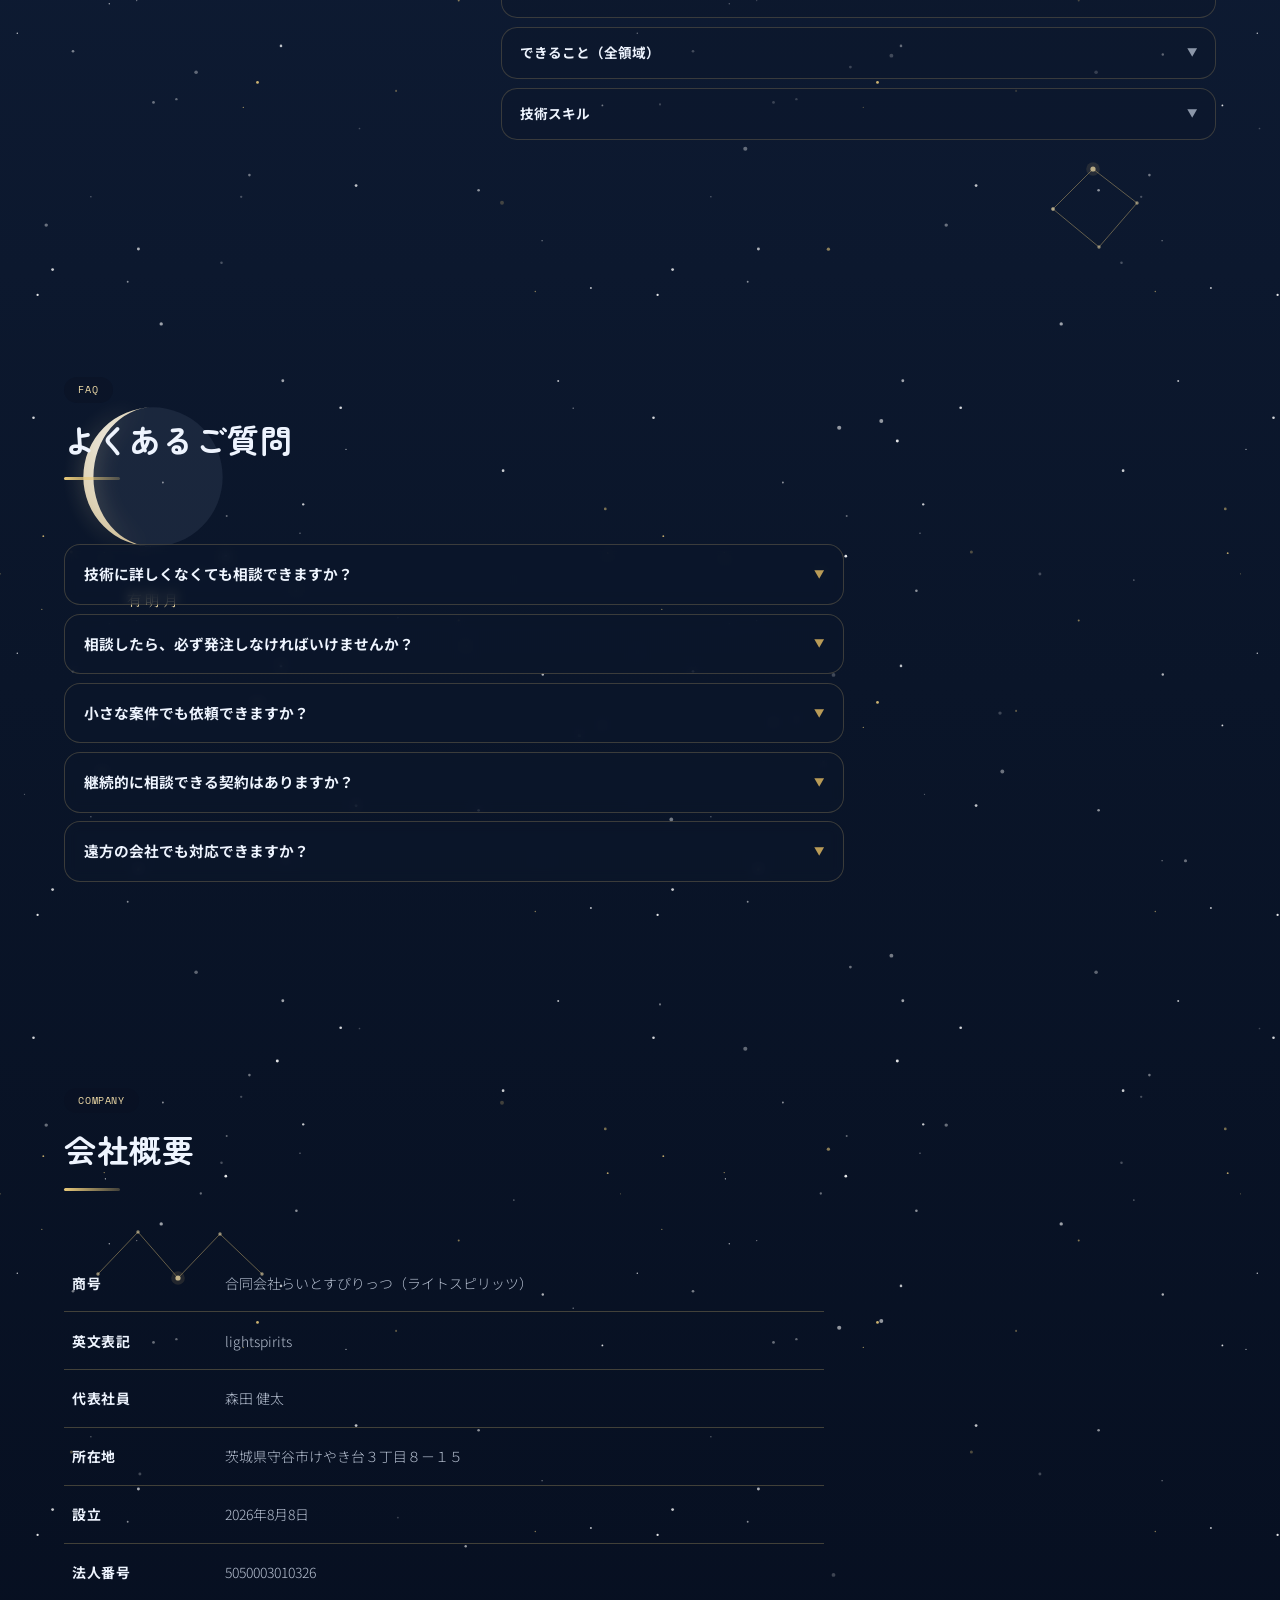
==== commit 4a4662b2: "Tell search engines and social cards who this company is A search for 合同会社らいとすぴりっつ returns other com" ====
--- a/index.html
+++ b/index.html
@@ -10,6 +10,64 @@
 <!-- 修正(SEO): 検索キーワード（AI・ロボット・アプリ開発）と強み（一貫開発）をタイトルに -->
 <title>合同会社らいとすぴりっつ | AI・ロボット・アプリ開発をひとつの窓口で — 魂に火を灯す</title>
 <link rel="canonical" href="https://lightspirits.jp/">
+
+<!-- OGP: X・Tumblr などにURLを貼ったときのカード表示用。
+     og:image は正方形に近いロゴなので、切り抜かれない summary カードを指定している -->
+<meta property="og:type" content="website">
+<meta property="og:site_name" content="合同会社らいとすぴりっつ">
+<meta property="og:title" content="合同会社らいとすぴりっつ | AI・ロボット・アプリ開発をひとつの窓口で — 魂に火を灯す">
+<meta property="og:description" content="AI開発・ロボット開発・アプリ開発を、企画から試作・完成までひとつの窓口で。構想段階からの技術相談やAI顧問にも対応。中小企業・新規事業の開発パートナー、らいとすぴりっつ。">
+<meta property="og:url" content="https://lightspirits.jp/">
+<meta property="og:image" content="https://lightspirits.jp/images/logo.jpg">
+<meta property="og:image:width" content="910">
+<meta property="og:image:height" content="863">
+<meta property="og:image:alt" content="合同会社らいとすぴりっつ ロゴ">
+<meta property="og:locale" content="ja_JP">
+<meta name="twitter:card" content="summary">
+<meta name="twitter:site" content="@raizin_ls">
+
+<!-- 構造化データ: 「このサイトは合同会社らいとすぴりっつのものだ」を機械可読で明示する。
+     値はすべて会社概要セクションの記載と一致させること -->
+<script type="application/ld+json">
+{
+  "@context": "https://schema.org",
+  "@type": "Organization",
+  "@id": "https://lightspirits.jp/#organization",
+  "name": "合同会社らいとすぴりっつ",
+  "legalName": "合同会社らいとすぴりっつ",
+  "alternateName": ["ライトスピリッツ", "lightspirits", "らいとすぴりっつ"],
+  "url": "https://lightspirits.jp/",
+  "logo": "https://lightspirits.jp/images/logo.jpg",
+  "image": "https://lightspirits.jp/images/logo.jpg",
+  "email": "info@lightspirits.jp",
+  "foundingDate": "2026-08-08",
+  "description": "AI開発・ロボット開発・アプリ開発を、企画から試作・完成までひとつの窓口で請ける開発パートナー。",
+  "address": {
+    "@type": "PostalAddress",
+    "addressCountry": "JP",
+    "addressRegion": "茨城県",
+    "addressLocality": "守谷市",
+    "streetAddress": "けやき台３丁目８－１５"
+  },
+  "founder": {
+    "@type": "Person",
+    "name": "森田 健太"
+  },
+  "identifier": {
+    "@type": "PropertyValue",
+    "propertyID": "法人番号",
+    "value": "5050003010326"
+  },
+  "sameAs": [
+    "https://x.com/raizin_ls",
+    "https://x.com/moriken339",
+    "https://www.tumblr.com/blog/raizin-lightspirits",
+    "https://note.com/moriken_ls",
+    "https://www.youtube.com/@raizin_lightspirits"
+  ]
+}
+</script>
+
 <link rel="preconnect" href="https://fonts.googleapis.com">
 <link href="https://fonts.googleapis.com/css2?family=Space+Grotesk:wght@300;400;500;700&family=Noto+Sans+JP:wght@300;400;700&family=Space+Mono:wght@400;700&family=Zen+Maru+Gothic:wght@500;700;900&family=Shippori+Mincho:wght@500;600;700&display=swap" rel="stylesheet">
 <style>
